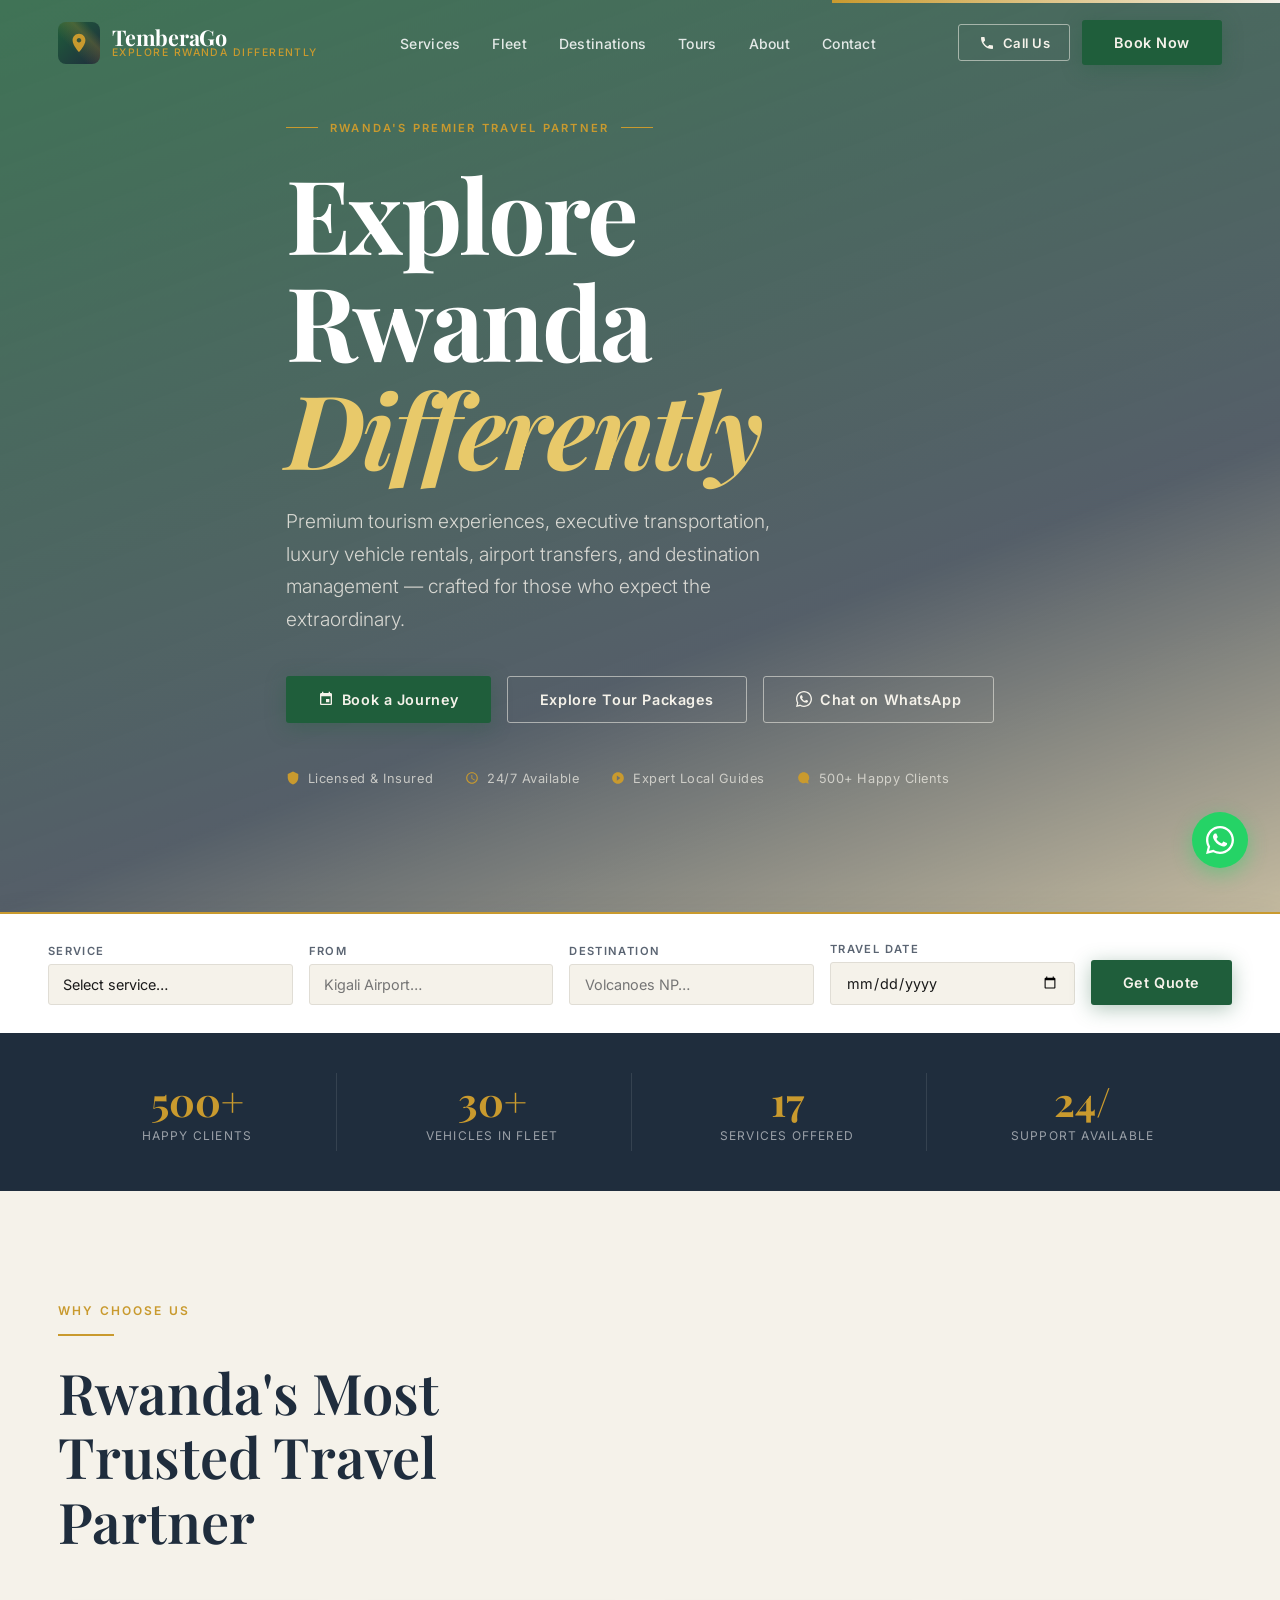
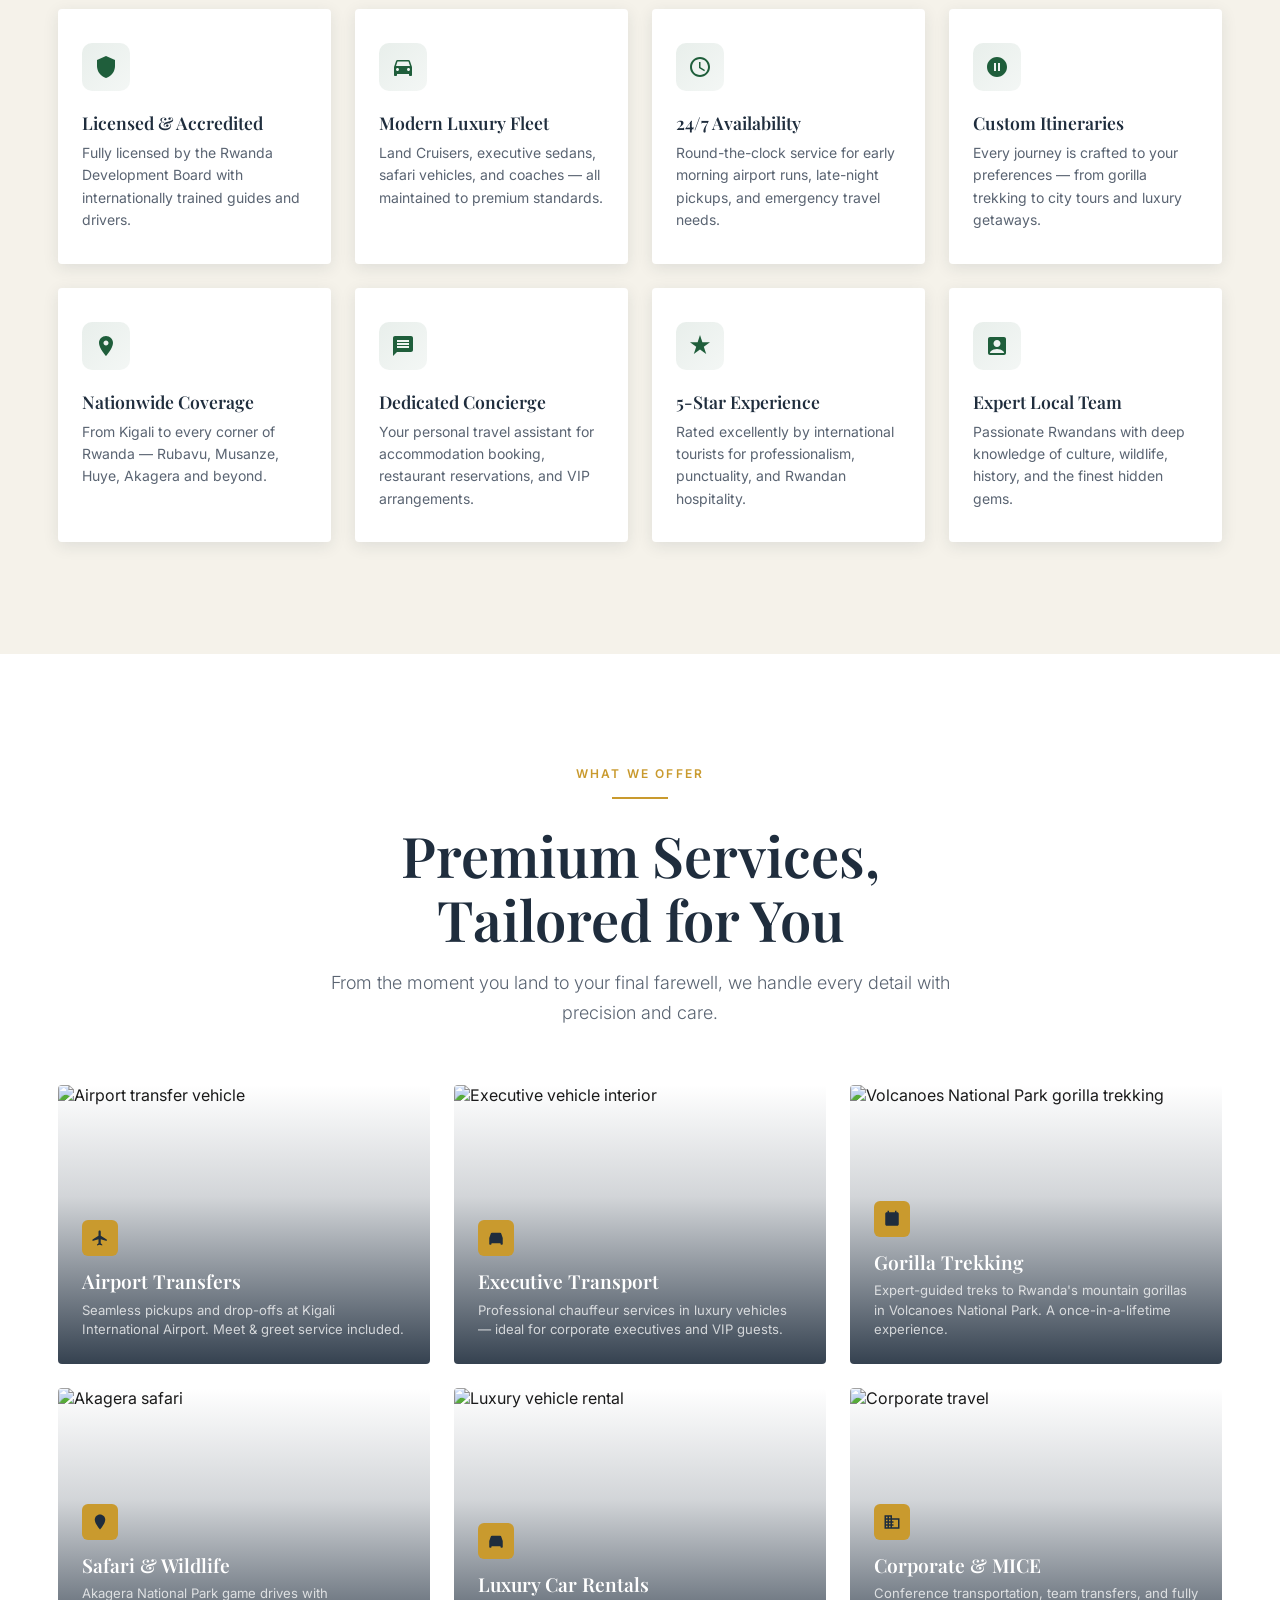
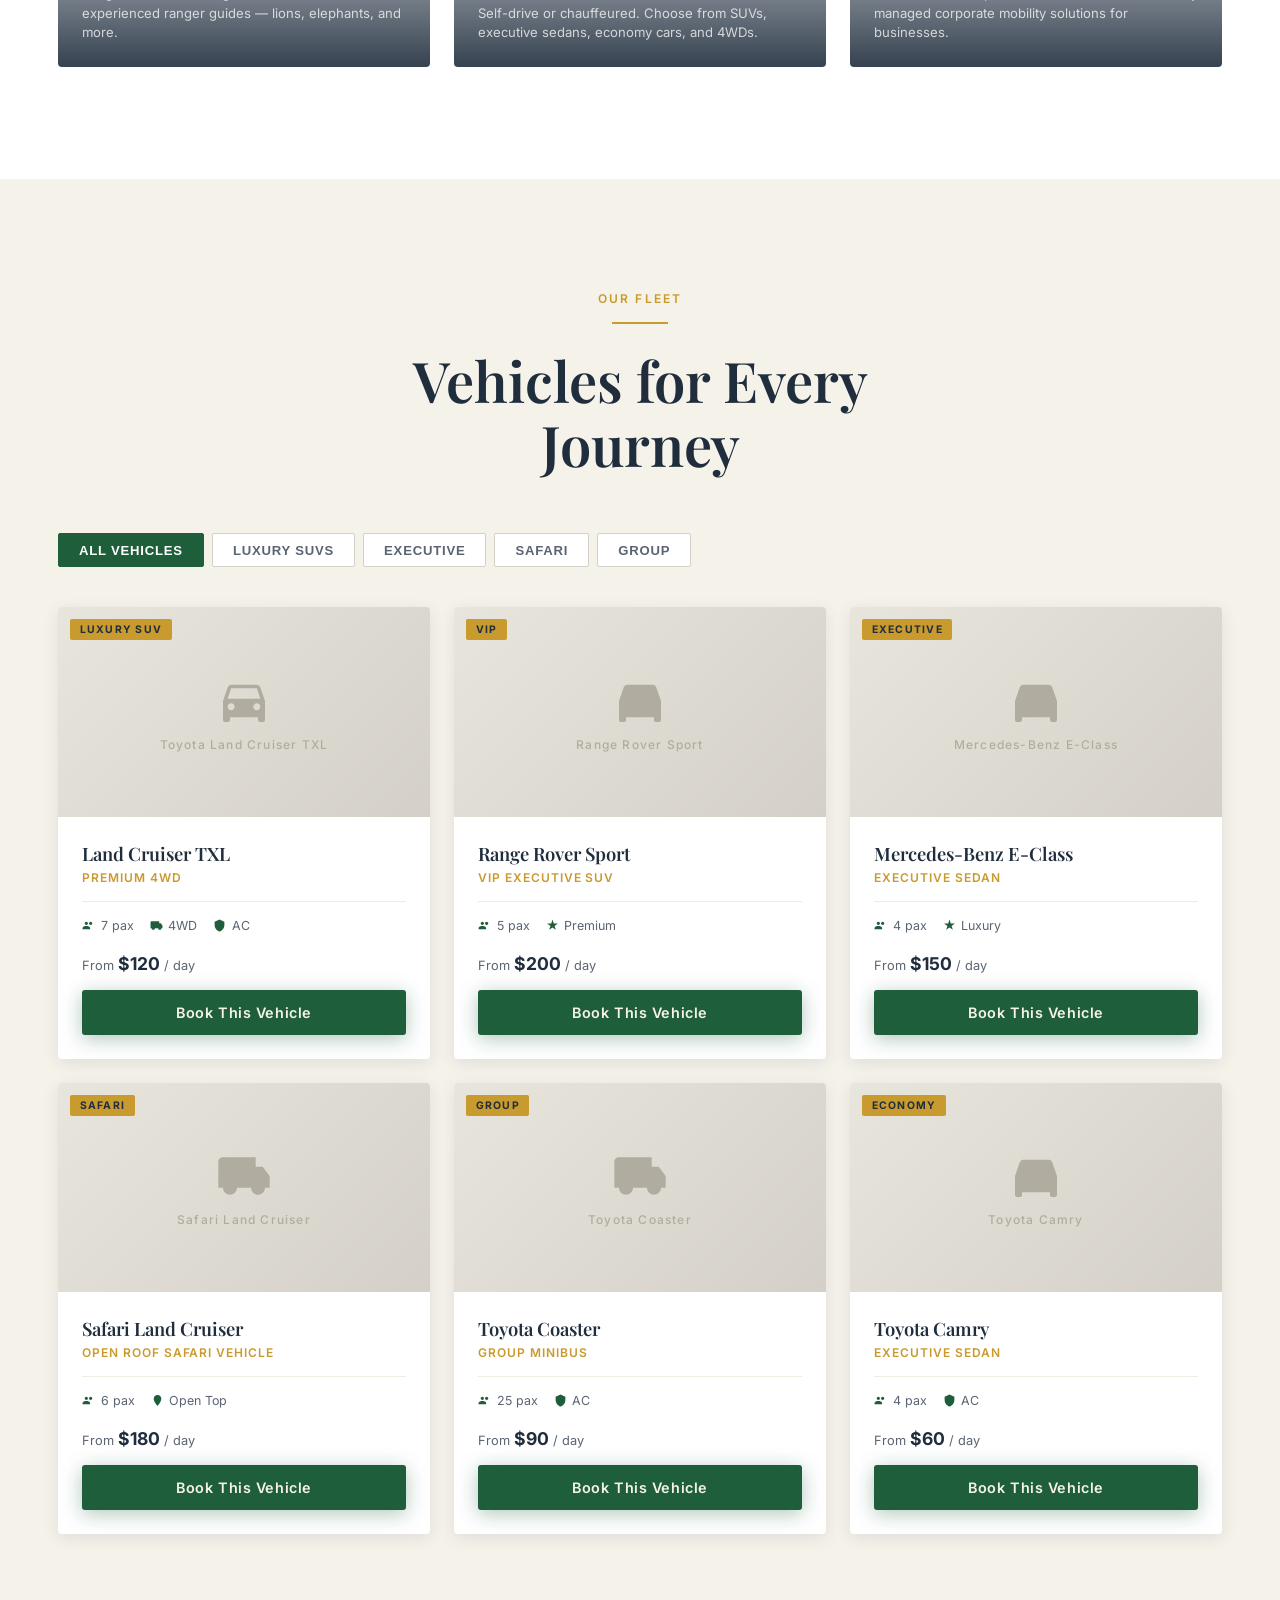
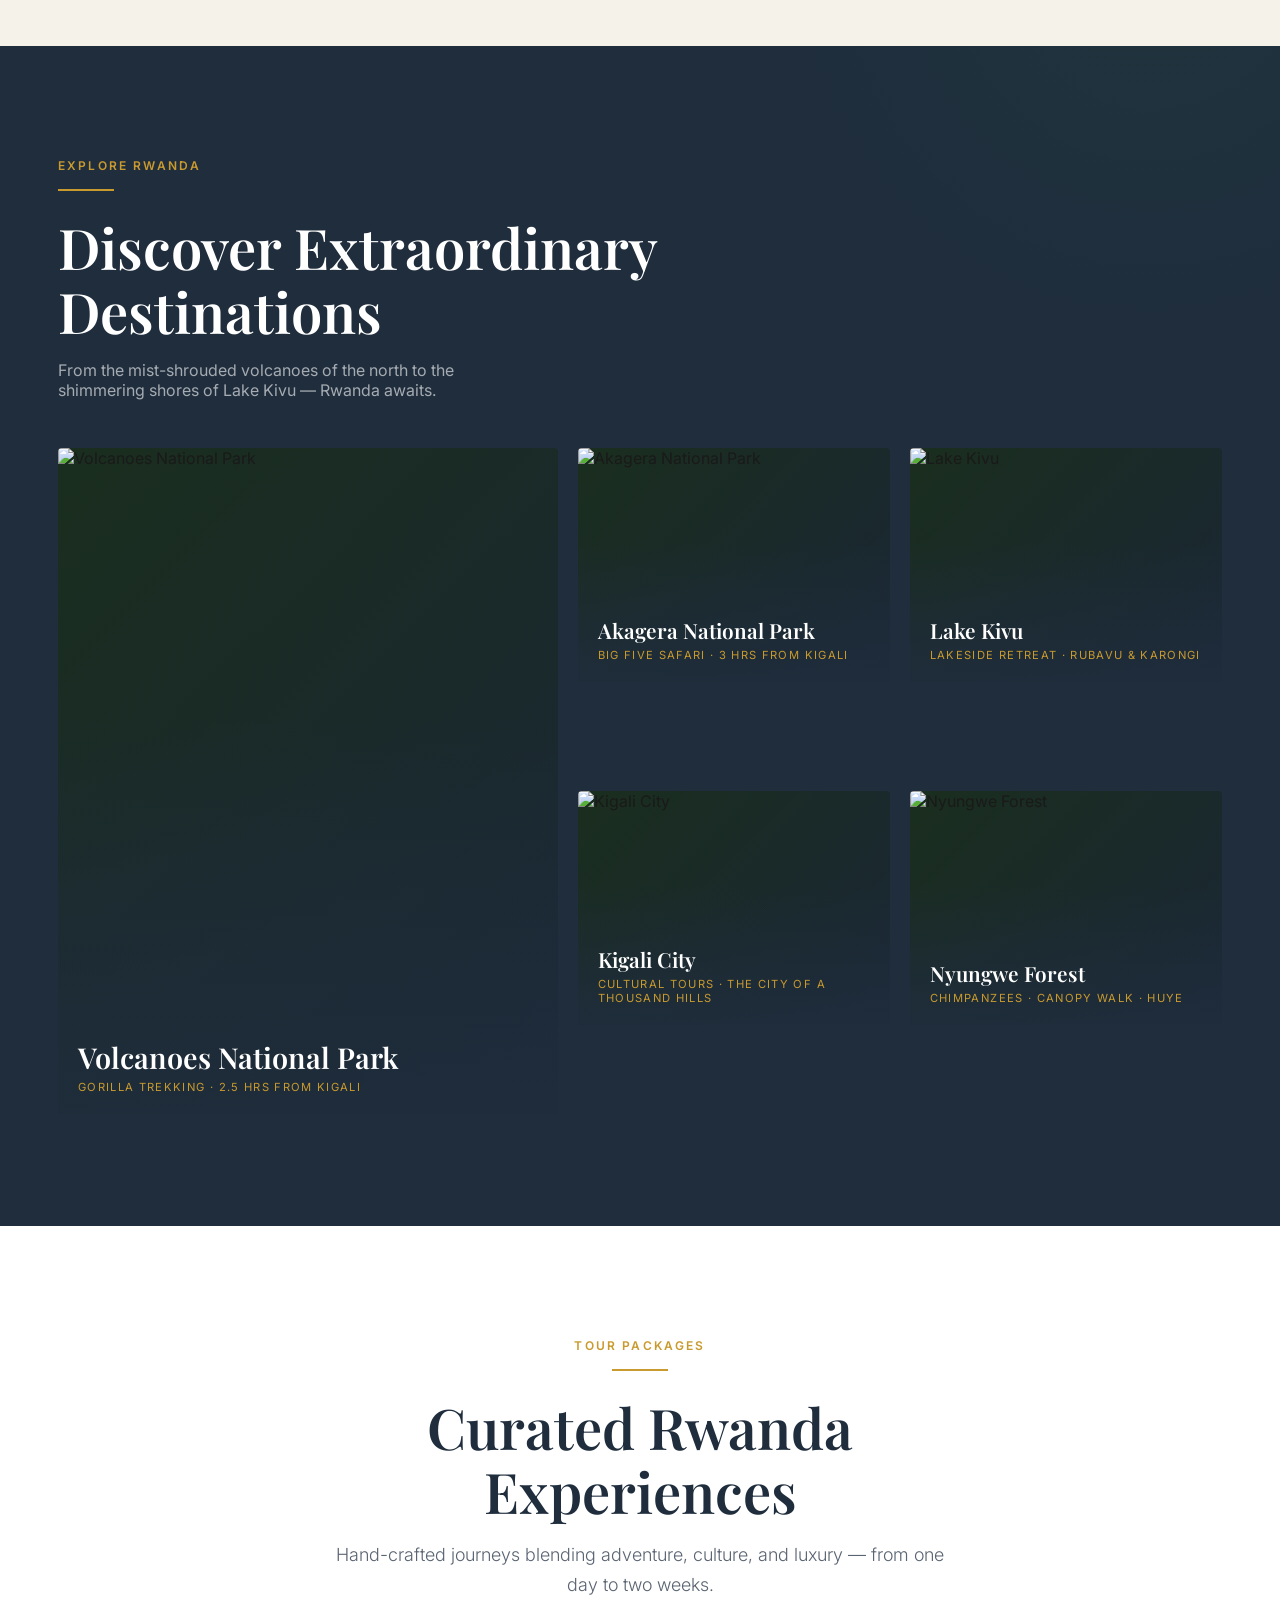
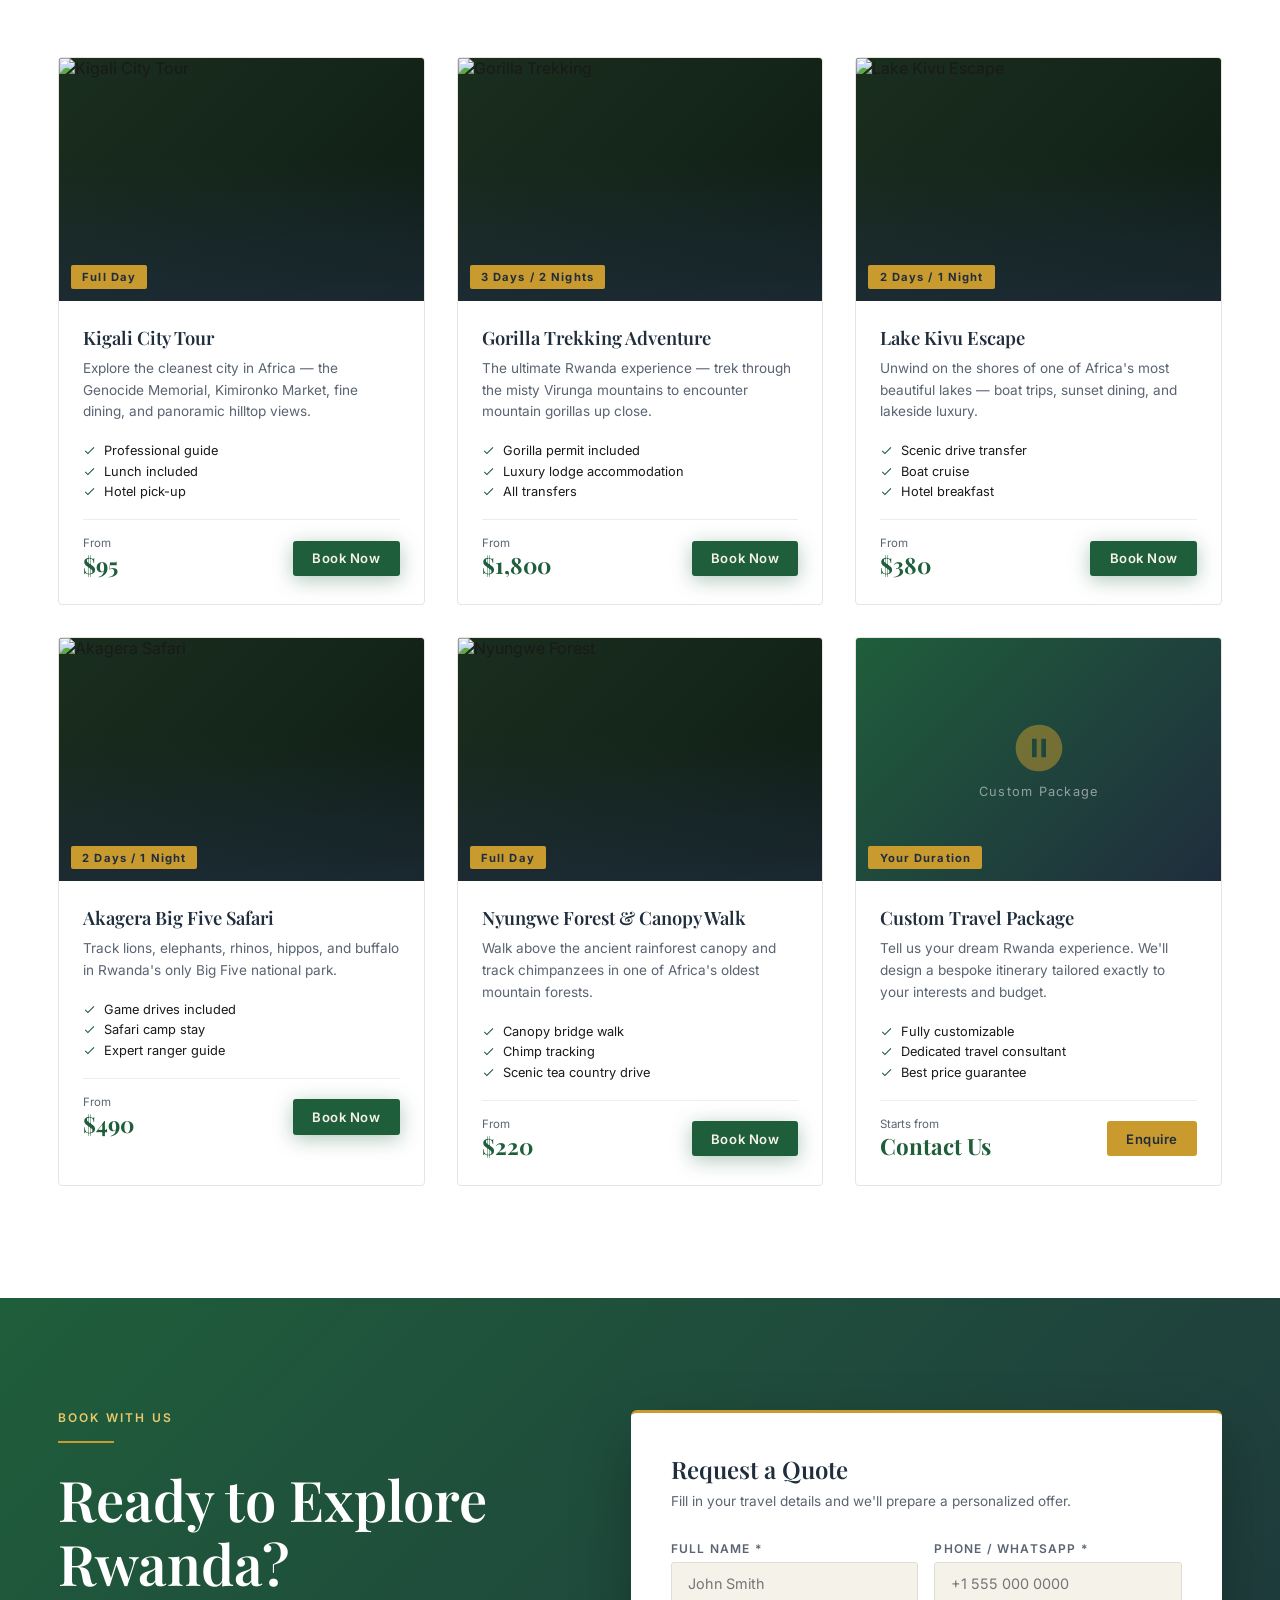
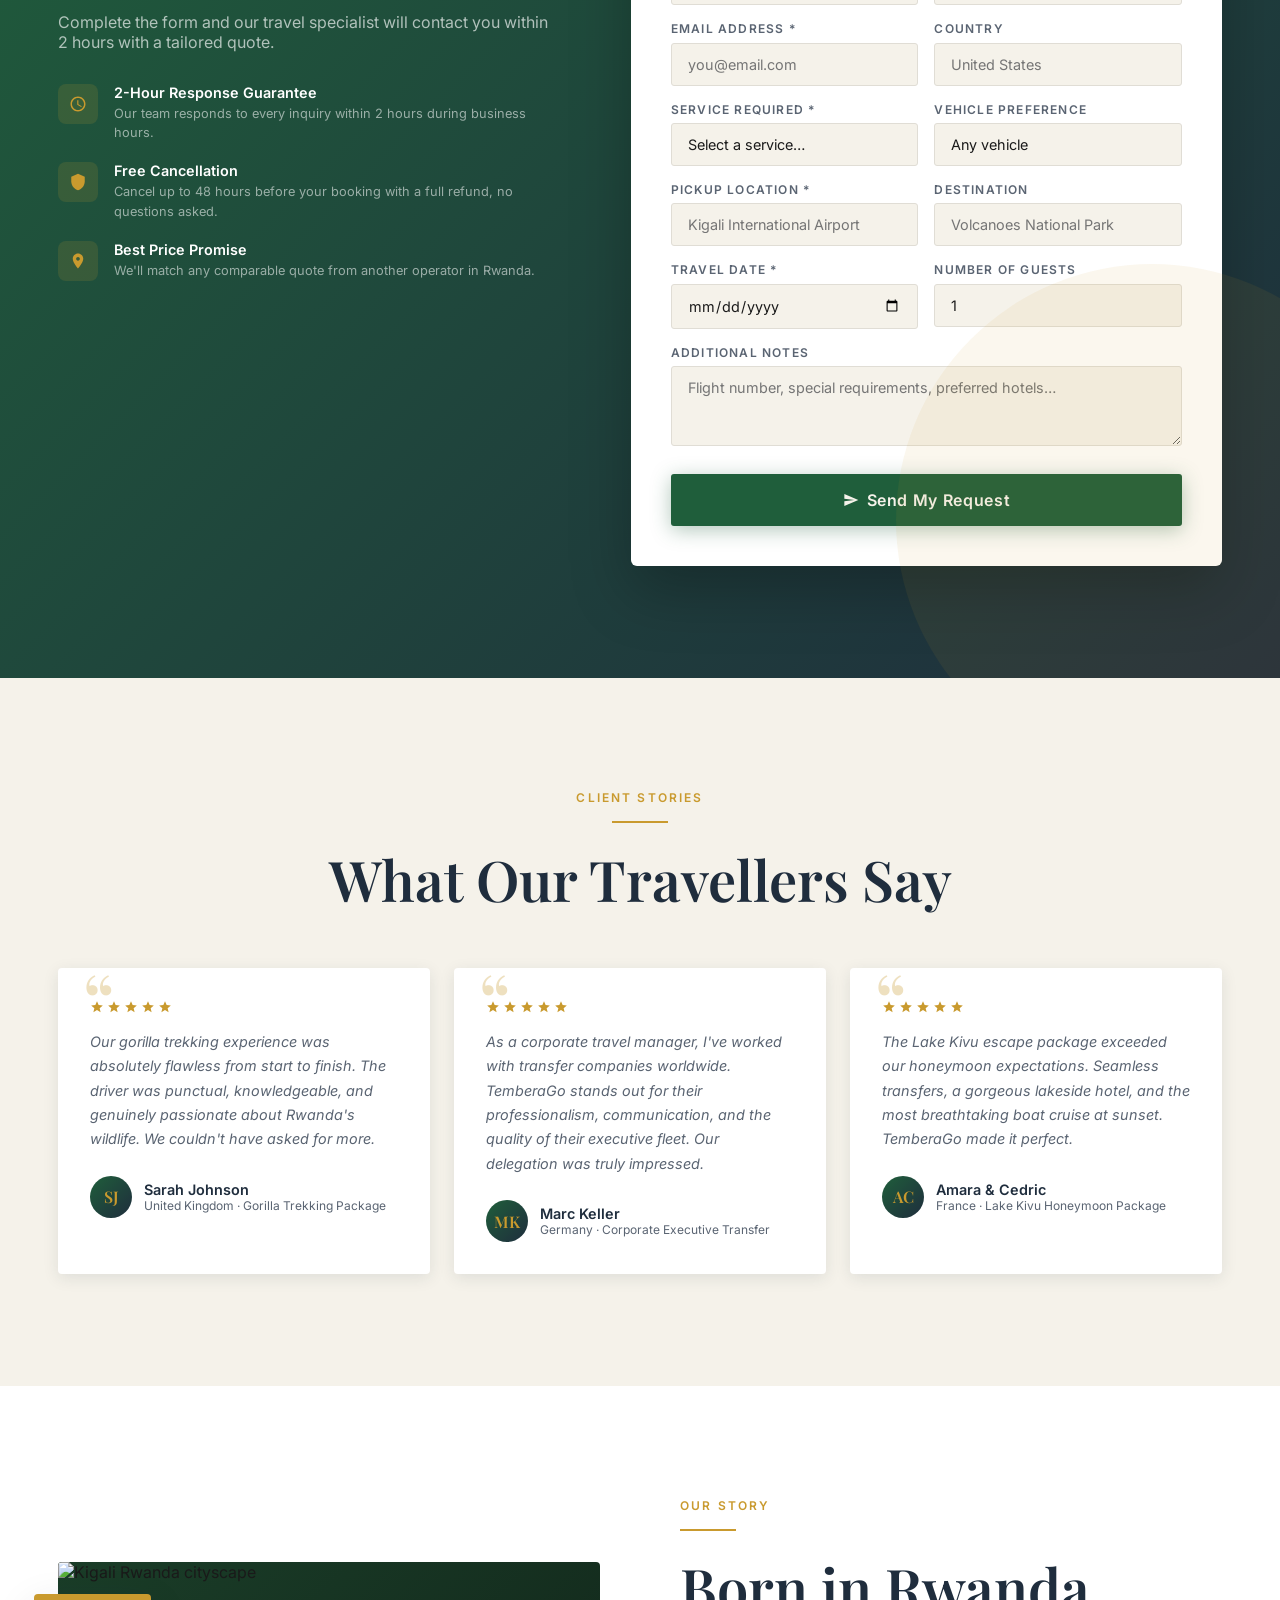
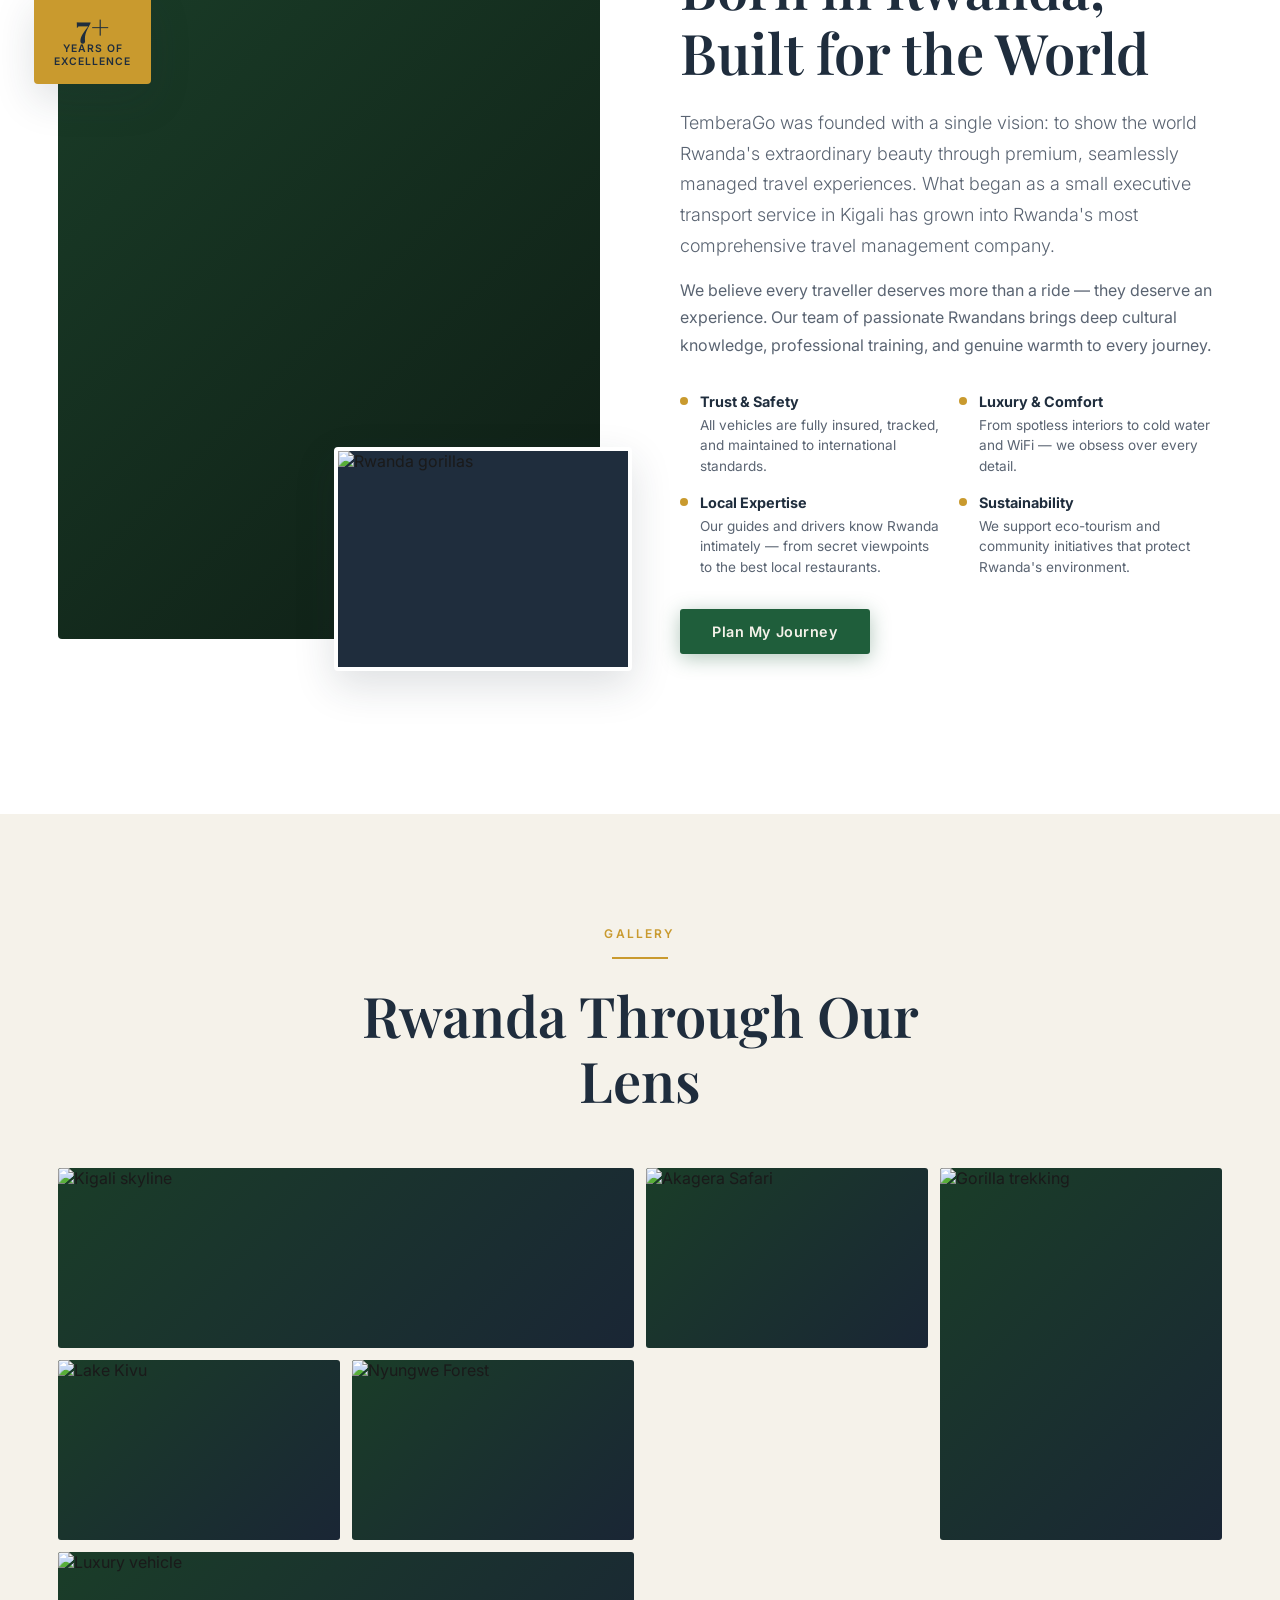
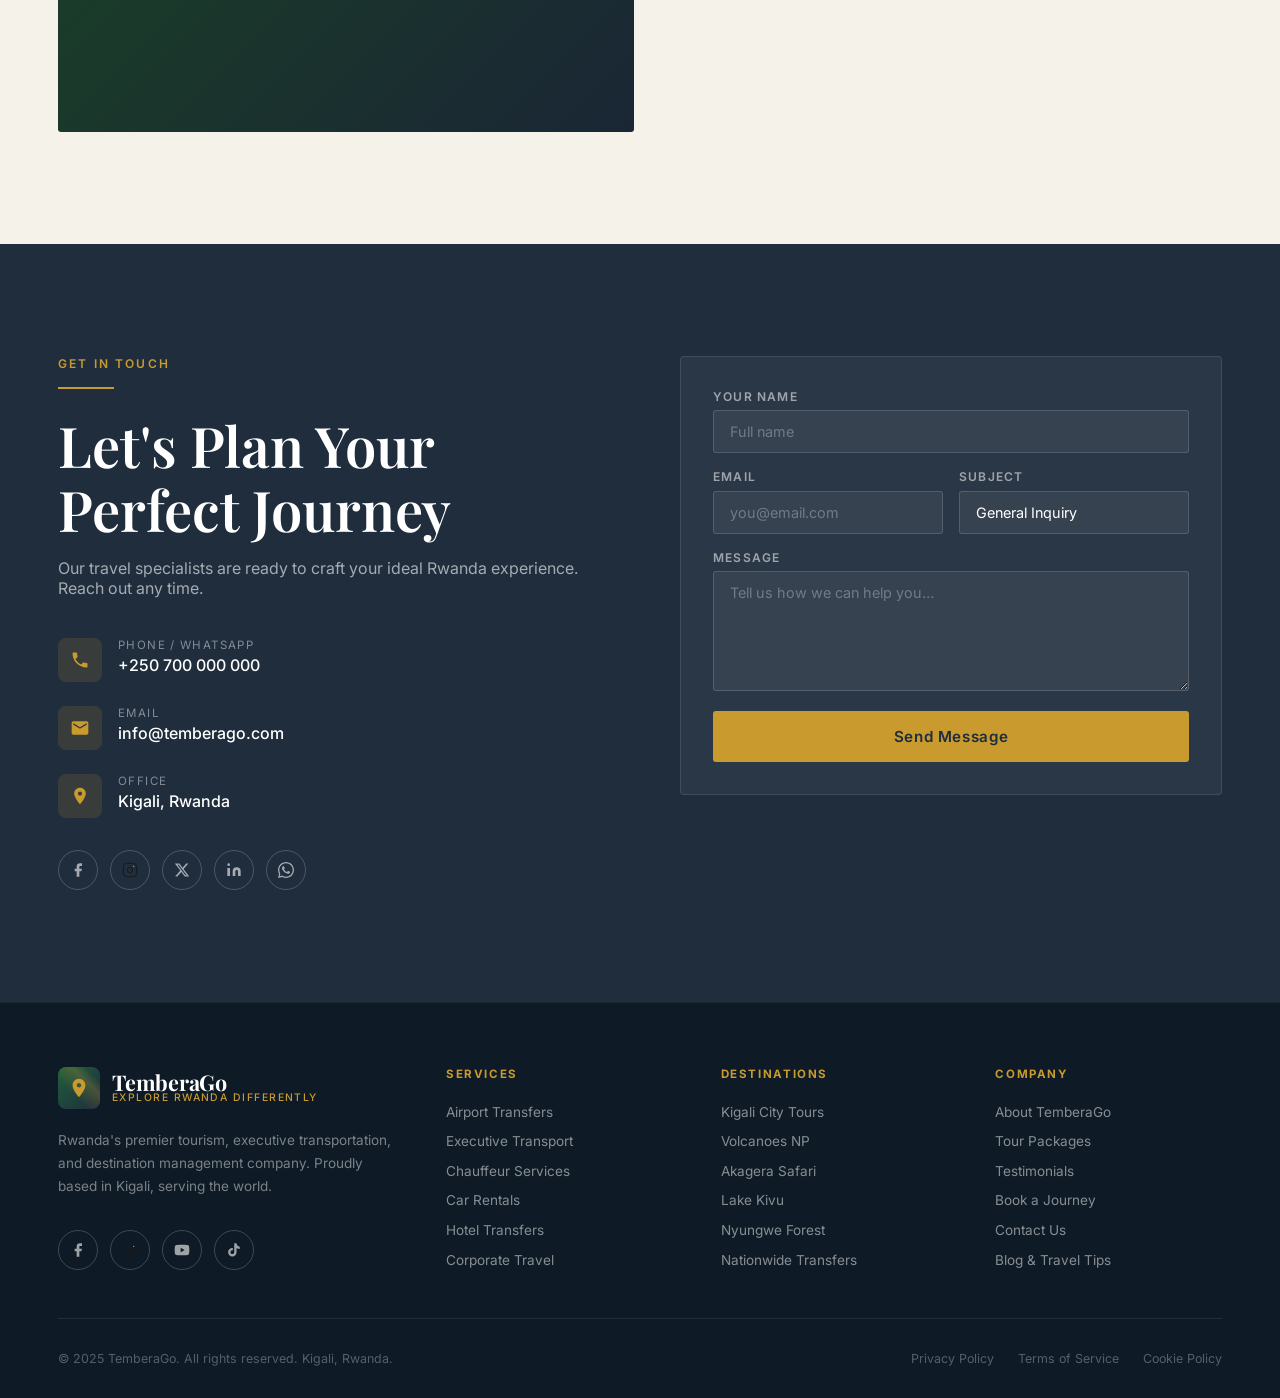
==== temberago.html @ 158f2249 "Keep legacy standalone HTML page for reference." ====
<!DOCTYPE html>
<html lang="en">
<head>
  <meta charset="UTF-8" />
  <meta name="viewport" content="width=device-width, initial-scale=1.0" />
  <title>TemberaGo — Explore Rwanda Differently</title>
  <meta name="description" content="Premium tourism, executive transportation, luxury vehicle rentals, airport transfers, and destination management services in Rwanda." />
  <link rel="preconnect" href="https://fonts.googleapis.com" />
  <link rel="preconnect" href="https://fonts.gstatic.com" crossorigin />
  <link href="https://fonts.googleapis.com/css2?family=Playfair+Display:ital,wght@0,400;0,600;0,700;1,400;1,600&family=Inter:wght@300;400;500;600&family=Cormorant+Garamond:ital,wght@0,300;0,400;1,300&display=swap" rel="stylesheet" />
  <style>
    /* ============================================
       DESIGN TOKENS
    ============================================ */
    :root {
      --green:   #1F5E3B;
      --gold:    #C99A2E;
      --navy:    #1F2D3D;
      --ivory:   #F5F2EA;
      --gold-lt: #E8C96A;
      --green-dk:#164a2d;
      --navy-lt: #2a3d54;
      --text:    #1a1a1a;
      --muted:   #5a6472;
      --shadow:  0 15px 40px rgba(31,45,61,0.15);
      --shadow-sm: 0 4px 16px rgba(31,45,61,0.10);
      --grad-primary: linear-gradient(135deg, #1F5E3B 0%, #1F2D3D 100%);
      --grad-gold:    linear-gradient(135deg, #C99A2E 0%, #F5F2EA 100%);
      --grad-hero:    linear-gradient(160deg, rgba(31,94,59,0.85) 0%, rgba(31,45,61,0.75) 60%, rgba(201,154,46,0.30) 100%);
    }

    /* ============================================
       RESET & BASE
    ============================================ */
    *, *::before, *::after { box-sizing: border-box; margin: 0; padding: 0; }
    html { scroll-behavior: smooth; font-size: 16px; }
    body {
      font-family: 'Inter', sans-serif;
      background: var(--ivory);
      color: var(--text);
      overflow-x: hidden;
    }
    img { display: block; max-width: 100%; }
    a { color: inherit; text-decoration: none; }
    ul { list-style: none; }

    /* ============================================
       TYPOGRAPHY SYSTEM
    ============================================ */
    .display-1 {
      font-family: 'Playfair Display', serif;
      font-size: clamp(2.8rem, 7vw, 5.5rem);
      font-weight: 700;
      line-height: 1.08;
      letter-spacing: -0.02em;
    }
    .display-2 {
      font-family: 'Playfair Display', serif;
      font-size: clamp(2rem, 4.5vw, 3.5rem);
      font-weight: 600;
      line-height: 1.15;
    }
    .section-label {
      font-family: 'Inter', sans-serif;
      font-size: 0.75rem;
      font-weight: 600;
      letter-spacing: 0.18em;
      text-transform: uppercase;
      color: var(--gold);
    }
    .body-lg { font-size: 1.125rem; line-height: 1.7; font-weight: 300; }
    .body-md { font-size: 1rem; line-height: 1.65; }
    .caption  { font-size: 0.8125rem; font-weight: 500; letter-spacing: 0.04em; }

    /* ============================================
       LAYOUT UTILITIES
    ============================================ */
    .container {
      max-width: 1260px;
      margin: 0 auto;
      padding: 0 clamp(1rem, 5vw, 3rem);
    }
    .section { padding: clamp(4rem, 10vw, 7rem) 0; }
    .grid-2 { display: grid; grid-template-columns: 1fr 1fr; gap: 3rem; align-items: center; }
    .grid-3 { display: grid; grid-template-columns: repeat(3, 1fr); gap: 2rem; }
    .grid-4 { display: grid; grid-template-columns: repeat(4, 1fr); gap: 1.5rem; }

    /* Gold divider */
    .divider {
      width: 3.5rem;
      height: 2px;
      background: var(--gold);
      margin: 1rem 0 1.5rem;
    }
    .divider-center { margin: 1rem auto 1.5rem; }

    /* ============================================
       BUTTONS
    ============================================ */
    .btn {
      display: inline-flex;
      align-items: center;
      gap: 0.5rem;
      padding: 0.875rem 2rem;
      font-family: 'Inter', sans-serif;
      font-size: 0.9rem;
      font-weight: 600;
      letter-spacing: 0.04em;
      border: none;
      border-radius: 3px;
      cursor: pointer;
      transition: all 0.28s cubic-bezier(0.4, 0, 0.2, 1);
      white-space: nowrap;
    }
    .btn-primary {
      background: var(--green);
      color: var(--ivory);
      box-shadow: 0 4px 20px rgba(31,94,59,0.35);
    }
    .btn-primary:hover {
      background: var(--gold);
      color: var(--navy);
      box-shadow: 0 6px 24px rgba(201,154,46,0.4);
      transform: translateY(-1px);
    }
    .btn-outline {
      background: transparent;
      color: var(--ivory);
      border: 1.5px solid rgba(245,242,234,0.55);
    }
    .btn-outline:hover {
      background: rgba(245,242,234,0.1);
      border-color: var(--gold);
      color: var(--gold);
    }
    .btn-gold {
      background: var(--gold);
      color: var(--navy);
    }
    .btn-gold:hover {
      background: var(--gold-lt);
      box-shadow: 0 6px 24px rgba(201,154,46,0.45);
      transform: translateY(-1px);
    }
    .btn svg { width: 1rem; height: 1rem; flex-shrink: 0; }

    /* ============================================
       NAVIGATION
    ============================================ */
    #navbar {
      position: fixed;
      top: 0; left: 0; right: 0;
      z-index: 1000;
      transition: background 0.4s, box-shadow 0.4s, padding 0.3s;
      padding: 1.25rem 0;
    }
    #navbar.scrolled {
      background: var(--navy);
      box-shadow: 0 2px 30px rgba(0,0,0,0.25);
      padding: 0.75rem 0;
    }
    .nav-inner {
      display: flex;
      align-items: center;
      justify-content: space-between;
    }
    .nav-logo {
      display: flex;
      align-items: center;
      gap: 0.75rem;
    }
    .nav-logo-icon {
      width: 42px; height: 42px;
      background: var(--grad-primary);
      border-radius: 8px;
      display: flex;
      align-items: center;
      justify-content: center;
      position: relative;
      overflow: hidden;
    }
    .nav-logo-icon::after {
      content: '';
      position: absolute;
      top: -30%;left: -30%;
      width: 160%; height: 160%;
      background: linear-gradient(45deg, transparent 40%, rgba(201,154,46,0.25) 60%, transparent 70%);
    }
    .nav-logo-icon svg { width: 22px; height: 22px; fill: var(--gold); position: relative; }
    .nav-logo-text { line-height: 1; }
    .nav-logo-name {
      font-family: 'Playfair Display', serif;
      font-size: 1.35rem;
      font-weight: 700;
      color: white;
      letter-spacing: -0.01em;
    }
    .nav-logo-tag {
      font-size: 0.65rem;
      letter-spacing: 0.14em;
      text-transform: uppercase;
      color: var(--gold);
      font-weight: 500;
    }
    .nav-links {
      display: flex;
      align-items: center;
      gap: 2rem;
    }
    .nav-links a {
      color: rgba(255,255,255,0.85);
      font-size: 0.875rem;
      font-weight: 500;
      letter-spacing: 0.02em;
      position: relative;
      transition: color 0.2s;
    }
    .nav-links a::after {
      content: '';
      position: absolute;
      bottom: -3px; left: 0;
      width: 0; height: 1.5px;
      background: var(--gold);
      transition: width 0.25s;
    }
    .nav-links a:hover { color: var(--gold); }
    .nav-links a:hover::after { width: 100%; }
    .nav-cta { display: flex; align-items: center; gap: 0.75rem; }
    .hamburger {
      display: none;
      flex-direction: column;
      gap: 5px;
      background: none;
      border: none;
      cursor: pointer;
      padding: 4px;
    }
    .hamburger span {
      width: 24px; height: 2px;
      background: white;
      border-radius: 2px;
      transition: all 0.3s;
    }
    .mobile-menu {
      display: none;
      position: fixed;
      inset: 0;
      background: var(--navy);
      z-index: 999;
      flex-direction: column;
      align-items: center;
      justify-content: center;
      gap: 2.5rem;
    }
    .mobile-menu.open { display: flex; }
    .mobile-menu a {
      font-family: 'Playfair Display', serif;
      font-size: 2rem;
      font-weight: 600;
      color: var(--ivory);
      transition: color 0.2s;
    }
    .mobile-menu a:hover { color: var(--gold); }
    .mobile-close {
      position: absolute;
      top: 1.5rem; right: 1.5rem;
      background: none; border: none;
      color: white; font-size: 2rem;
      cursor: pointer;
    }

    /* ============================================
       HERO SECTION
    ============================================ */
    #hero {
      position: relative;
      min-height: 100vh;
      display: flex;
      flex-direction: column;
      justify-content: flex-end;
      overflow: hidden;
    }
    .hero-bg {
      position: absolute;
      inset: 0;
      background:
        var(--grad-hero),
        url('https://images.unsplash.com/photo-1611348586749-5d56a24b7a17?w=1800&q=80') center/cover no-repeat;
      transform: scale(1.04);
      animation: heroZoom 18s ease-in-out infinite alternate;
    }
    @keyframes heroZoom {
      from { transform: scale(1.04); }
      to   { transform: scale(1.12); }
    }
    /* Decorative corner accent */
    #hero::before {
      content: '';
      position: absolute;
      top: 0; right: 0;
      width: 35vw; height: 3px;
      background: var(--grad-gold);
      z-index: 2;
    }
    .hero-content {
      position: relative;
      z-index: 3;
      padding-bottom: clamp(5rem, 12vw, 8rem);
      padding-top: 7rem;
    }
    .hero-eyebrow {
      display: inline-flex;
      align-items: center;
      gap: 0.75rem;
      margin-bottom: 1.5rem;
    }
    .hero-eyebrow span {
      font-size: 0.7rem;
      font-weight: 600;
      letter-spacing: 0.2em;
      text-transform: uppercase;
      color: var(--gold);
    }
    .hero-eyebrow::before, .hero-eyebrow::after {
      content: '';
      width: 2rem; height: 1px;
      background: var(--gold);
    }
    .hero-title {
      font-family: 'Playfair Display', serif;
      font-size: clamp(3.2rem, 8vw, 6.5rem);
      font-weight: 700;
      line-height: 1.05;
      color: white;
      letter-spacing: -0.025em;
      margin-bottom: 1.5rem;
      max-width: 700px;
    }
    .hero-title em {
      font-style: italic;
      color: var(--gold-lt);
    }
    .hero-sub {
      font-size: clamp(1rem, 2vw, 1.2rem);
      font-weight: 300;
      line-height: 1.7;
      color: rgba(245,242,234,0.82);
      max-width: 520px;
      margin-bottom: 2.5rem;
    }
    .hero-buttons {
      display: flex;
      flex-wrap: wrap;
      gap: 1rem;
      margin-bottom: 3rem;
    }
    .hero-trust {
      display: flex;
      align-items: center;
      gap: 2rem;
      flex-wrap: wrap;
    }
    .trust-item {
      display: flex;
      align-items: center;
      gap: 0.5rem;
      color: rgba(245,242,234,0.7);
      font-size: 0.8rem;
      letter-spacing: 0.04em;
    }
    .trust-item svg { width: 14px; height: 14px; fill: var(--gold); }

    /* Booking Strip */
    .booking-strip {
      position: relative;
      z-index: 10;
      background: white;
      box-shadow: 0 -2px 0 var(--gold), var(--shadow);
      padding: 1.75rem clamp(1rem, 5vw, 3rem);
    }
    .booking-strip form {
      display: grid;
      grid-template-columns: 1fr 1fr 1fr 1fr auto;
      gap: 1rem;
      align-items: end;
      max-width: 1260px;
      margin: 0 auto;
    }
    .bfield label {
      display: block;
      font-size: 0.7rem;
      font-weight: 600;
      letter-spacing: 0.12em;
      text-transform: uppercase;
      color: var(--muted);
      margin-bottom: 0.4rem;
    }
    .bfield select, .bfield input {
      width: 100%;
      padding: 0.7rem 0.9rem;
      font-family: 'Inter', sans-serif;
      font-size: 0.9rem;
      border: 1.5px solid #e0ddd5;
      border-radius: 3px;
      background: var(--ivory);
      color: var(--text);
      outline: none;
      transition: border-color 0.2s;
      appearance: none;
    }
    .bfield select:focus, .bfield input:focus { border-color: var(--green); }

    /* ============================================
       STATS BAR
    ============================================ */
    .stats-bar {
      background: var(--navy);
      padding: 2.5rem 0;
    }
    .stats-inner {
      display: grid;
      grid-template-columns: repeat(4, 1fr);
      gap: 1rem;
      text-align: center;
    }
    .stat-item { border-right: 1px solid rgba(255,255,255,0.1); padding: 0.5rem 1rem; }
    .stat-item:last-child { border-right: none; }
    .stat-num {
      font-family: 'Playfair Display', serif;
      font-size: 2.5rem;
      font-weight: 700;
      color: var(--gold);
      line-height: 1;
    }
    .stat-label {
      font-size: 0.75rem;
      letter-spacing: 0.1em;
      text-transform: uppercase;
      color: rgba(255,255,255,0.55);
      margin-top: 0.4rem;
    }

    /* ============================================
       SECTION: WHY TEMBERAGO
    ============================================ */
    #why { background: var(--ivory); }
    .why-grid {
      display: grid;
      grid-template-columns: repeat(4, 1fr);
      gap: 1.5rem;
      margin-top: 3.5rem;
    }
    .why-card {
      background: white;
      border-radius: 4px;
      padding: 2rem 1.5rem;
      box-shadow: var(--shadow-sm);
      border-top: 2px solid transparent;
      transition: border-color 0.25s, transform 0.25s, box-shadow 0.25s;
    }
    .why-card:hover {
      border-top-color: var(--gold);
      transform: translateY(-4px);
      box-shadow: var(--shadow);
    }
    .why-icon {
      width: 48px; height: 48px;
      border-radius: 10px;
      background: linear-gradient(135deg, rgba(31,94,59,0.1), rgba(31,94,59,0.05));
      display: flex; align-items: center; justify-content: center;
      margin-bottom: 1.25rem;
    }
    .why-icon svg { width: 24px; height: 24px; }
    .why-title {
      font-family: 'Playfair Display', serif;
      font-size: 1.1rem;
      font-weight: 600;
      margin-bottom: 0.5rem;
      color: var(--navy);
    }
    .why-desc { font-size: 0.875rem; color: var(--muted); line-height: 1.6; }

    /* ============================================
       SECTION: SERVICES
    ============================================ */
    #services { background: white; }
    .section-header { text-align: center; max-width: 640px; margin: 0 auto 3.5rem; }
    .services-grid {
      display: grid;
      grid-template-columns: repeat(3, 1fr);
      gap: 1.5rem;
    }
    .svc-card {
      position: relative;
      border-radius: 4px;
      overflow: hidden;
      aspect-ratio: 4/3;
      cursor: pointer;
    }
    .svc-card-img {
      width: 100%; height: 100%;
      object-fit: cover;
      transition: transform 0.5s cubic-bezier(0.4,0,0.2,1);
    }
    .svc-card:hover .svc-card-img { transform: scale(1.07); }
    .svc-overlay {
      position: absolute;
      inset: 0;
      background: linear-gradient(to top, rgba(31,45,61,0.9) 0%, rgba(31,45,61,0.2) 60%, transparent 100%);
      transition: background 0.35s;
    }
    .svc-card:hover .svc-overlay {
      background: linear-gradient(to top, rgba(31,94,59,0.92) 0%, rgba(31,94,59,0.3) 60%, transparent 100%);
    }
    .svc-content {
      position: absolute;
      bottom: 0; left: 0; right: 0;
      padding: 1.5rem;
      transform: translateY(0);
      transition: transform 0.3s;
    }
    .svc-icon-sm {
      width: 36px; height: 36px;
      background: var(--gold);
      border-radius: 6px;
      display: flex; align-items: center; justify-content: center;
      margin-bottom: 0.75rem;
    }
    .svc-icon-sm svg { width: 18px; height: 18px; fill: var(--navy); }
    .svc-name {
      font-family: 'Playfair Display', serif;
      font-size: 1.2rem;
      font-weight: 600;
      color: white;
      margin-bottom: 0.4rem;
    }
    .svc-desc { font-size: 0.82rem; color: rgba(255,255,255,0.75); line-height: 1.5; }
    .svc-arrow {
      position: absolute;
      top: 1.25rem; right: 1.25rem;
      width: 32px; height: 32px;
      background: var(--gold);
      border-radius: 50%;
      display: flex; align-items: center; justify-content: center;
      opacity: 0;
      transform: scale(0.7);
      transition: all 0.3s;
    }
    .svc-arrow svg { width: 14px; height: 14px; fill: var(--navy); }
    .svc-card:hover .svc-arrow { opacity: 1; transform: scale(1); }

    /* ============================================
       SECTION: FLEET
    ============================================ */
    #fleet { background: var(--ivory); }
    .fleet-tabs {
      display: flex;
      gap: 0.5rem;
      margin-bottom: 2.5rem;
      flex-wrap: wrap;
    }
    .fleet-tab {
      padding: 0.55rem 1.25rem;
      font-size: 0.82rem;
      font-weight: 600;
      letter-spacing: 0.06em;
      text-transform: uppercase;
      border: 1.5px solid #d4d0c8;
      border-radius: 2px;
      cursor: pointer;
      background: white;
      color: var(--muted);
      transition: all 0.2s;
    }
    .fleet-tab.active, .fleet-tab:hover {
      background: var(--green);
      border-color: var(--green);
      color: white;
    }
    .fleet-grid {
      display: grid;
      grid-template-columns: repeat(3, 1fr);
      gap: 1.5rem;
    }
    .fleet-card {
      background: white;
      border-radius: 4px;
      overflow: hidden;
      box-shadow: var(--shadow-sm);
      transition: transform 0.3s, box-shadow 0.3s;
    }
    .fleet-card:hover {
      transform: translateY(-5px);
      box-shadow: var(--shadow);
    }
    .fleet-img-wrap {
      position: relative;
      aspect-ratio: 16/9;
      overflow: hidden;
      background: linear-gradient(135deg, #e8e5dc, #d4d0c8);
    }
    .fleet-img-placeholder {
      width: 100%; height: 100%;
      display: flex; align-items: center; justify-content: center;
      flex-direction: column;
      gap: 0.5rem;
    }
    .fleet-img-placeholder svg { width: 56px; height: 56px; fill: #b0ac9f; }
    .fleet-img-placeholder span { font-size: 0.75rem; color: #b0ac9f; letter-spacing: 0.1em; font-weight: 500; }
    .fleet-badge {
      position: absolute;
      top: 0.75rem; left: 0.75rem;
      background: var(--gold);
      color: var(--navy);
      font-size: 0.65rem;
      font-weight: 700;
      letter-spacing: 0.12em;
      text-transform: uppercase;
      padding: 0.25rem 0.6rem;
      border-radius: 2px;
    }
    .fleet-info { padding: 1.5rem; }
    .fleet-name {
      font-family: 'Playfair Display', serif;
      font-size: 1.15rem;
      font-weight: 600;
      color: var(--navy);
      margin-bottom: 0.25rem;
    }
    .fleet-cat { font-size: 0.75rem; color: var(--gold); font-weight: 600; letter-spacing: 0.08em; text-transform: uppercase; margin-bottom: 1rem; }
    .fleet-specs {
      display: flex;
      gap: 1rem;
      margin-bottom: 1.25rem;
      padding-top: 1rem;
      border-top: 1px solid #f0ede4;
    }
    .spec {
      display: flex;
      align-items: center;
      gap: 0.35rem;
      font-size: 0.78rem;
      color: var(--muted);
    }
    .spec svg { width: 13px; height: 13px; fill: var(--green); }
    .fleet-rate {
      font-size: 0.8rem;
      color: var(--muted);
    }
    .fleet-rate strong { font-size: 1.1rem; color: var(--navy); }

    /* ============================================
       SECTION: DESTINATIONS
    ============================================ */
    #destinations {
      background: var(--navy);
      position: relative;
      overflow: hidden;
    }
    #destinations::before {
      content: '';
      position: absolute;
      top: -40%; right: -20%;
      width: 60vw; height: 60vw;
      border-radius: 50%;
      background: radial-gradient(circle, rgba(31,94,59,0.15) 0%, transparent 70%);
      pointer-events: none;
    }
    .dest-header .section-label { color: var(--gold); }
    .dest-header .display-2 { color: white; }
    .dest-header p { color: rgba(255,255,255,0.6); }
    .dest-grid {
      display: grid;
      grid-template-columns: 1.6fr 1fr 1fr;
      grid-template-rows: auto auto;
      gap: 1.25rem;
      margin-top: 3rem;
    }
    .dest-card {
      position: relative;
      border-radius: 4px;
      overflow: hidden;
      cursor: pointer;
    }
    .dest-card:first-child { grid-row: 1 / 3; }
    .dest-card:first-child .dest-card-inner { aspect-ratio: 3/4; }
    .dest-card-inner {
      position: relative;
      aspect-ratio: 4/3;
      background: linear-gradient(135deg, #1a2e1e, #1a2635);
      display: flex; align-items: flex-end;
    }
    .dest-img {
      position: absolute;
      inset: 0;
      object-fit: cover;
      width: 100%; height: 100%;
      transition: transform 0.5s;
    }
    .dest-card:hover .dest-img { transform: scale(1.06); }
    .dest-overlay {
      position: absolute;
      inset: 0;
      background: linear-gradient(to top, rgba(31,45,61,0.88) 0%, transparent 60%);
    }
    .dest-info {
      position: relative;
      padding: 1.25rem;
      width: 100%;
    }
    .dest-name {
      font-family: 'Playfair Display', serif;
      font-size: 1.3rem;
      font-weight: 600;
      color: white;
      margin-bottom: 0.25rem;
    }
    .dest-card:first-child .dest-name { font-size: 1.8rem; }
    .dest-tag {
      font-size: 0.7rem;
      letter-spacing: 0.12em;
      text-transform: uppercase;
      color: var(--gold);
    }
    .dest-explore {
      position: absolute;
      top: 1rem; right: 1rem;
      background: var(--gold);
      color: var(--navy);
      font-size: 0.7rem;
      font-weight: 700;
      letter-spacing: 0.1em;
      text-transform: uppercase;
      padding: 0.35rem 0.75rem;
      border-radius: 2px;
      opacity: 0;
      transform: translateY(-4px);
      transition: all 0.3s;
    }
    .dest-card:hover .dest-explore { opacity: 1; transform: none; }

    /* ============================================
       SECTION: TOUR PACKAGES
    ============================================ */
    #packages { background: white; }
    .pkg-grid {
      display: grid;
      grid-template-columns: repeat(3, 1fr);
      gap: 2rem;
      margin-top: 3.5rem;
    }
    .pkg-card {
      border-radius: 4px;
      overflow: hidden;
      border: 1.5px solid #e8e5dc;
      transition: border-color 0.3s, transform 0.3s, box-shadow 0.3s;
    }
    .pkg-card:hover {
      border-color: var(--gold);
      transform: translateY(-5px);
      box-shadow: var(--shadow);
    }
    .pkg-thumb {
      aspect-ratio: 3/2;
      position: relative;
      overflow: hidden;
      background: linear-gradient(135deg, #1a2e1e, #0e1c14);
      display: flex; align-items: center; justify-content: center;
    }
    .pkg-thumb-img {
      width: 100%; height: 100%;
      object-fit: cover;
      transition: transform 0.5s;
    }
    .pkg-card:hover .pkg-thumb-img { transform: scale(1.07); }
    .pkg-thumb-overlay {
      position: absolute;
      inset: 0;
      background: linear-gradient(to top, rgba(31,45,61,0.7) 0%, transparent 60%);
    }
    .pkg-duration {
      position: absolute;
      bottom: 0.75rem; left: 0.75rem;
      background: var(--gold);
      color: var(--navy);
      font-size: 0.7rem;
      font-weight: 700;
      letter-spacing: 0.1em;
      padding: 0.3rem 0.7rem;
      border-radius: 2px;
    }
    .pkg-body { padding: 1.5rem; }
    .pkg-name {
      font-family: 'Playfair Display', serif;
      font-size: 1.15rem;
      font-weight: 600;
      color: var(--navy);
      margin-bottom: 0.5rem;
    }
    .pkg-desc { font-size: 0.85rem; color: var(--muted); line-height: 1.6; margin-bottom: 1.25rem; }
    .pkg-highlights { margin-bottom: 1.25rem; }
    .pkg-hl {
      display: flex;
      align-items: center;
      gap: 0.5rem;
      font-size: 0.8rem;
      color: var(--text);
      margin-bottom: 0.35rem;
    }
    .pkg-hl svg { width: 13px; height: 13px; fill: var(--green); flex-shrink: 0; }
    .pkg-footer {
      display: flex;
      align-items: center;
      justify-content: space-between;
      padding-top: 1rem;
      border-top: 1px solid #f0ede4;
    }
    .pkg-price .from { font-size: 0.72rem; color: var(--muted); display: block; }
    .pkg-price strong {
      font-family: 'Playfair Display', serif;
      font-size: 1.4rem;
      color: var(--green);
    }

    /* ============================================
       SECTION: BOOKING FORM
    ============================================ */
    #booking {
      background: var(--grad-primary);
      position: relative;
      overflow: hidden;
    }
    #booking::after {
      content: '';
      position: absolute;
      bottom: -10%; right: -10%;
      width: 40vw; height: 40vw;
      border-radius: 50%;
      background: rgba(201,154,46,0.08);
      pointer-events: none;
    }
    .booking-wrap {
      display: grid;
      grid-template-columns: 1fr 1.2fr;
      gap: 5rem;
      align-items: start;
    }
    .booking-info .section-label { color: var(--gold-lt); }
    .booking-info .display-2 { color: white; }
    .booking-info p { color: rgba(255,255,255,0.65); margin-bottom: 2rem; }
    .booking-benefit {
      display: flex;
      align-items: flex-start;
      gap: 1rem;
      margin-bottom: 1.25rem;
    }
    .bb-icon {
      width: 40px; height: 40px;
      background: rgba(201,154,46,0.15);
      border-radius: 8px;
      display: flex; align-items: center; justify-content: center;
      flex-shrink: 0;
    }
    .bb-icon svg { width: 18px; height: 18px; fill: var(--gold); }
    .bb-title { font-weight: 600; color: white; font-size: 0.9rem; margin-bottom: 0.2rem; }
    .bb-sub { font-size: 0.8rem; color: rgba(255,255,255,0.55); line-height: 1.5; }
    .booking-form-card {
      background: white;
      border-radius: 6px;
      padding: 2.5rem;
      box-shadow: 0 25px 60px rgba(0,0,0,0.25);
      border-top: 3px solid var(--gold);
    }
    .form-title {
      font-family: 'Playfair Display', serif;
      font-size: 1.5rem;
      font-weight: 600;
      color: var(--navy);
      margin-bottom: 0.5rem;
    }
    .form-sub { font-size: 0.85rem; color: var(--muted); margin-bottom: 2rem; }
    .form-grid-2 { display: grid; grid-template-columns: 1fr 1fr; gap: 1rem; }
    .form-field { margin-bottom: 1rem; }
    .form-field label {
      display: block;
      font-size: 0.75rem;
      font-weight: 600;
      letter-spacing: 0.1em;
      text-transform: uppercase;
      color: var(--muted);
      margin-bottom: 0.4rem;
    }
    .form-field input, .form-field select, .form-field textarea {
      width: 100%;
      padding: 0.75rem 1rem;
      font-family: 'Inter', sans-serif;
      font-size: 0.9rem;
      border: 1.5px solid #e0ddd5;
      border-radius: 3px;
      background: var(--ivory);
      color: var(--text);
      outline: none;
      transition: border-color 0.2s;
      appearance: none;
    }
    .form-field input:focus, .form-field select:focus, .form-field textarea:focus {
      border-color: var(--green);
    }
    .form-field textarea { resize: vertical; min-height: 80px; }
    .form-submit {
      width: 100%;
      margin-top: 0.5rem;
      justify-content: center;
      padding: 1rem;
      font-size: 1rem;
    }

    /* ============================================
       SECTION: TESTIMONIALS
    ============================================ */
    #reviews { background: var(--ivory); }
    .reviews-grid {
      display: grid;
      grid-template-columns: repeat(3, 1fr);
      gap: 1.5rem;
      margin-top: 3.5rem;
    }
    .review-card {
      background: white;
      border-radius: 4px;
      padding: 2rem;
      box-shadow: var(--shadow-sm);
      position: relative;
      transition: transform 0.3s, box-shadow 0.3s;
    }
    .review-card:hover {
      transform: translateY(-4px);
      box-shadow: var(--shadow);
    }
    .review-card::before {
      content: '\201C';
      position: absolute;
      top: -0.5rem; left: 1.5rem;
      font-family: 'Playfair Display', serif;
      font-size: 5rem;
      color: var(--gold);
      opacity: 0.3;
      line-height: 1;
    }
    .stars { display: flex; gap: 3px; margin-bottom: 1rem; }
    .stars svg { width: 14px; height: 14px; fill: var(--gold); }
    .review-text { font-size: 0.9rem; color: var(--muted); line-height: 1.7; margin-bottom: 1.5rem; font-style: italic; }
    .reviewer { display: flex; align-items: center; gap: 0.75rem; }
    .reviewer-avatar {
      width: 42px; height: 42px;
      border-radius: 50%;
      background: var(--grad-primary);
      display: flex; align-items: center; justify-content: center;
      font-family: 'Playfair Display', serif;
      font-size: 1rem;
      font-weight: 600;
      color: var(--gold);
      flex-shrink: 0;
    }
    .reviewer-name { font-weight: 600; font-size: 0.9rem; color: var(--navy); }
    .reviewer-country { font-size: 0.75rem; color: var(--muted); }

    /* ============================================
       SECTION: ABOUT / STORY
    ============================================ */
    #about { background: white; }
    .about-wrap { display: grid; grid-template-columns: 1fr 1fr; gap: 5rem; align-items: center; }
    .about-visual {
      position: relative;
    }
    .about-img-main {
      border-radius: 4px;
      aspect-ratio: 4/5;
      background: linear-gradient(135deg, #1a3d28, #0e1c14);
      overflow: hidden;
      position: relative;
    }
    .about-img-main img {
      width: 100%; height: 100%;
      object-fit: cover;
    }
    .about-img-accent {
      position: absolute;
      bottom: -2rem;
      right: -2rem;
      width: 55%;
      aspect-ratio: 4/3;
      background: var(--navy);
      border-radius: 4px;
      overflow: hidden;
      border: 4px solid white;
      box-shadow: var(--shadow);
    }
    .about-img-accent img { width: 100%; height: 100%; object-fit: cover; }
    .about-badge {
      position: absolute;
      top: 2rem; left: -1.5rem;
      background: var(--gold);
      color: var(--navy);
      padding: 1rem 1.25rem;
      border-radius: 4px;
      text-align: center;
      box-shadow: var(--shadow);
    }
    .about-badge-num {
      font-family: 'Playfair Display', serif;
      font-size: 2rem;
      font-weight: 700;
      line-height: 1;
    }
    .about-badge-txt { font-size: 0.65rem; letter-spacing: 0.1em; text-transform: uppercase; font-weight: 600; }
    .about-values {
      display: grid;
      grid-template-columns: 1fr 1fr;
      gap: 1rem;
      margin-top: 2rem;
    }
    .value-item {
      display: flex;
      gap: 0.75rem;
      align-items: flex-start;
    }
    .value-dot {
      width: 8px; height: 8px;
      border-radius: 50%;
      background: var(--gold);
      margin-top: 6px;
      flex-shrink: 0;
    }
    .value-txt { font-size: 0.85rem; color: var(--muted); line-height: 1.5; }
    .value-txt strong { color: var(--navy); display: block; font-size: 0.9rem; margin-bottom: 0.15rem; }

    /* ============================================
       SECTION: GALLERY
    ============================================ */
    #gallery { background: var(--ivory); }
    .gallery-grid {
      display: grid;
      grid-template-columns: repeat(4, 1fr);
      grid-auto-rows: 180px;
      gap: 0.75rem;
      margin-top: 3rem;
    }
    .gallery-item {
      border-radius: 3px;
      overflow: hidden;
      background: linear-gradient(135deg, #1a3d28, #1a2635);
      position: relative;
    }
    .gallery-item.wide { grid-column: span 2; }
    .gallery-item.tall { grid-row: span 2; }
    .gallery-item img {
      width: 100%; height: 100%;
      object-fit: cover;
      transition: transform 0.5s;
    }
    .gallery-item:hover img { transform: scale(1.08); }
    .gallery-item-label {
      position: absolute;
      bottom: 0; left: 0; right: 0;
      background: linear-gradient(to top, rgba(31,45,61,0.85) 0%, transparent 100%);
      padding: 1rem 0.75rem 0.6rem;
      font-size: 0.78rem;
      font-weight: 600;
      color: white;
      letter-spacing: 0.06em;
      transform: translateY(100%);
      transition: transform 0.3s;
    }
    .gallery-item:hover .gallery-item-label { transform: none; }

    /* ============================================
       SECTION: CONTACT
    ============================================ */
    #contact { background: var(--navy); }
    .contact-grid {
      display: grid;
      grid-template-columns: 1fr 1fr;
      gap: 5rem;
      align-items: start;
    }
    .contact-info .section-label { color: var(--gold); }
    .contact-info .display-2 { color: white; }
    .contact-info p { color: rgba(255,255,255,0.6); margin-bottom: 2.5rem; }
    .contact-method {
      display: flex;
      align-items: flex-start;
      gap: 1rem;
      margin-bottom: 1.5rem;
    }
    .cm-icon {
      width: 44px; height: 44px;
      background: rgba(201,154,46,0.15);
      border-radius: 8px;
      display: flex; align-items: center; justify-content: center;
      flex-shrink: 0;
    }
    .cm-icon svg { width: 20px; height: 20px; fill: var(--gold); }
    .cm-label { font-size: 0.72rem; letter-spacing: 0.12em; text-transform: uppercase; color: rgba(255,255,255,0.45); margin-bottom: 0.2rem; }
    .cm-value { font-size: 1rem; color: white; font-weight: 500; }
    .social-row { display: flex; gap: 0.75rem; margin-top: 2rem; }
    .social-btn {
      width: 40px; height: 40px;
      border: 1.5px solid rgba(255,255,255,0.2);
      border-radius: 50%;
      display: flex; align-items: center; justify-content: center;
      cursor: pointer;
      transition: all 0.25s;
    }
    .social-btn svg { width: 16px; height: 16px; fill: rgba(255,255,255,0.6); transition: fill 0.25s; }
    .social-btn:hover { border-color: var(--gold); background: rgba(201,154,46,0.15); }
    .social-btn:hover svg { fill: var(--gold); }
    .contact-form-card {
      background: rgba(255,255,255,0.05);
      border: 1px solid rgba(255,255,255,0.1);
      border-radius: 4px;
      padding: 2rem;
    }
    .contact-form-card .form-field label { color: rgba(255,255,255,0.55); }
    .contact-form-card .form-field input,
    .contact-form-card .form-field select,
    .contact-form-card .form-field textarea {
      background: rgba(255,255,255,0.06);
      border-color: rgba(255,255,255,0.15);
      color: white;
    }
    .contact-form-card .form-field input::placeholder,
    .contact-form-card .form-field textarea::placeholder { color: rgba(255,255,255,0.3); }
    .contact-form-card .form-field input:focus,
    .contact-form-card .form-field textarea:focus {
      border-color: var(--gold);
    }

    /* ============================================
       FOOTER
    ============================================ */
    footer {
      background: #0e1a25;
      padding: 4rem 0 2rem;
      border-top: 1px solid rgba(255,255,255,0.06);
    }
    .footer-top {
      display: grid;
      grid-template-columns: 1.5fr 1fr 1fr 1fr;
      gap: 3rem;
      padding-bottom: 3rem;
      border-bottom: 1px solid rgba(255,255,255,0.08);
    }
    .footer-brand p { font-size: 0.85rem; color: rgba(255,255,255,0.45); line-height: 1.7; margin: 1.25rem 0; }
    .footer-col-title {
      font-size: 0.72rem;
      letter-spacing: 0.14em;
      text-transform: uppercase;
      font-weight: 700;
      color: var(--gold);
      margin-bottom: 1.25rem;
    }
    .footer-links { display: flex; flex-direction: column; gap: 0.6rem; }
    .footer-links a {
      font-size: 0.85rem;
      color: rgba(255,255,255,0.5);
      transition: color 0.2s;
    }
    .footer-links a:hover { color: var(--gold); }
    .footer-bottom {
      display: flex;
      justify-content: space-between;
      align-items: center;
      padding-top: 2rem;
      flex-wrap: wrap;
      gap: 1rem;
    }
    .footer-copy { font-size: 0.78rem; color: rgba(255,255,255,0.3); }
    .footer-legal { display: flex; gap: 1.5rem; }
    .footer-legal a { font-size: 0.78rem; color: rgba(255,255,255,0.3); transition: color 0.2s; }
    .footer-legal a:hover { color: var(--gold); }

    /* WhatsApp FAB */
    .wa-fab {
      position: fixed;
      bottom: 2rem; right: 2rem;
      z-index: 900;
      width: 56px; height: 56px;
      background: #25D366;
      border-radius: 50%;
      display: flex; align-items: center; justify-content: center;
      box-shadow: 0 6px 20px rgba(37,211,102,0.45);
      cursor: pointer;
      transition: transform 0.3s, box-shadow 0.3s;
      animation: pulseWA 3s ease-in-out infinite;
    }
    .wa-fab:hover {
      transform: scale(1.1);
      box-shadow: 0 10px 30px rgba(37,211,102,0.55);
    }
    @keyframes pulseWA {
      0%, 100% { box-shadow: 0 6px 20px rgba(37,211,102,0.45); }
      50%       { box-shadow: 0 6px 30px rgba(37,211,102,0.7), 0 0 0 8px rgba(37,211,102,0.12); }
    }
    .wa-fab svg { width: 28px; height: 28px; fill: white; }

    /* ============================================
       RESPONSIVE
    ============================================ */
    @media (max-width: 1024px) {
      .why-grid { grid-template-columns: repeat(2, 1fr); }
      .services-grid { grid-template-columns: repeat(2, 1fr); }
      .dest-grid { grid-template-columns: 1fr 1fr; }
      .dest-card:first-child { grid-row: auto; grid-column: span 2; }
      .pkg-grid { grid-template-columns: repeat(2, 1fr); }
      .fleet-grid { grid-template-columns: repeat(2, 1fr); }
      .about-wrap { gap: 3rem; }
      .footer-top { grid-template-columns: 1fr 1fr; }
    }
    @media (max-width: 768px) {
      .nav-links, .nav-cta { display: none; }
      .hamburger { display: flex; }
      .booking-strip form { grid-template-columns: 1fr 1fr; }
      .booking-strip form .btn { grid-column: span 2; }
      .stats-inner { grid-template-columns: repeat(2, 1fr); }
      .grid-2 { grid-template-columns: 1fr; gap: 2rem; }
      .services-grid { grid-template-columns: 1fr; }
      .fleet-grid { grid-template-columns: 1fr; }
      .dest-grid { grid-template-columns: 1fr; }
      .dest-card:first-child { grid-column: auto; }
      .pkg-grid { grid-template-columns: 1fr; }
      .booking-wrap { grid-template-columns: 1fr; gap: 2rem; }
      .reviews-grid { grid-template-columns: 1fr; }
      .about-wrap { grid-template-columns: 1fr; }
      .about-img-accent { display: none; }
      .about-badge { left: 1rem; }
      .gallery-grid { grid-template-columns: repeat(2, 1fr); }
      .gallery-item.wide { grid-column: auto; }
      .contact-grid { grid-template-columns: 1fr; gap: 2rem; }
      .footer-top { grid-template-columns: 1fr; gap: 2rem; }
      .footer-bottom { flex-direction: column; text-align: center; }
    }
    @media (max-width: 480px) {
      .booking-strip form { grid-template-columns: 1fr; }
      .booking-strip form .btn { grid-column: auto; }
      .stats-inner { grid-template-columns: repeat(2, 1fr); }
      .hero-buttons { flex-direction: column; }
      .hero-buttons .btn { text-align: center; justify-content: center; }
      .form-grid-2 { grid-template-columns: 1fr; }
    }

    /* ============================================
       SCROLL ANIMATIONS
    ============================================ */
    .reveal {
      opacity: 0;
      transform: translateY(28px);
      transition: opacity 0.65s cubic-bezier(0.4,0,0.2,1), transform 0.65s cubic-bezier(0.4,0,0.2,1);
    }
    .reveal.visible { opacity: 1; transform: none; }
    .reveal-delay-1 { transition-delay: 0.1s; }
    .reveal-delay-2 { transition-delay: 0.2s; }
    .reveal-delay-3 { transition-delay: 0.3s; }
  </style>
</head>
<body>

<!-- ============================================
     NAVIGATION
============================================ -->
<nav id="navbar">
  <div class="container nav-inner">
    <a href="#" class="nav-logo" aria-label="TemberaGo home">
      <div class="nav-logo-icon">
        <svg viewBox="0 0 24 24" xmlns="http://www.w3.org/2000/svg">
          <path d="M12 2C8.13 2 5 5.13 5 9c0 5.25 7 13 7 13s7-7.75 7-13c0-3.87-3.13-7-7-7zm0 9.5c-1.38 0-2.5-1.12-2.5-2.5s1.12-2.5 2.5-2.5 2.5 1.12 2.5 2.5-1.12 2.5-2.5 2.5z"/>
        </svg>
      </div>
      <div class="nav-logo-text">
        <div class="nav-logo-name">TemberaGo</div>
        <div class="nav-logo-tag">Explore Rwanda Differently</div>
      </div>
    </a>

    <ul class="nav-links" role="navigation" aria-label="Main navigation">
      <li><a href="#services">Services</a></li>
      <li><a href="#fleet">Fleet</a></li>
      <li><a href="#destinations">Destinations</a></li>
      <li><a href="#packages">Tours</a></li>
      <li><a href="#about">About</a></li>
      <li><a href="#contact">Contact</a></li>
    </ul>

    <div class="nav-cta">
      <a href="tel:+250000000000" class="btn btn-outline" style="padding:0.6rem 1.2rem;font-size:0.82rem;">
        <svg viewBox="0 0 24 24" fill="currentColor"><path d="M6.62 10.79c1.44 2.83 3.76 5.14 6.59 6.59l2.2-2.2c.27-.27.67-.36 1.02-.24 1.12.37 2.33.57 3.57.57.55 0 1 .45 1 1V20c0 .55-.45 1-1 1-9.39 0-17-7.61-17-17 0-.55.45-1 1-1h3.5c.55 0 1 .45 1 1 0 1.25.2 2.45.57 3.57.11.35.03.74-.25 1.02l-2.2 2.2z"/></svg>
        Call Us
      </a>
      <a href="#booking" class="btn btn-primary">Book Now</a>
    </div>

    <button class="hamburger" aria-label="Open menu" onclick="toggleMenu()">
      <span></span><span></span><span></span>
    </button>
  </div>
</nav>

<!-- Mobile Menu -->
<div class="mobile-menu" id="mobileMenu" role="dialog" aria-label="Mobile navigation">
  <button class="mobile-close" onclick="toggleMenu()" aria-label="Close menu">×</button>
  <a href="#services" onclick="toggleMenu()">Services</a>
  <a href="#fleet" onclick="toggleMenu()">Fleet</a>
  <a href="#destinations" onclick="toggleMenu()">Destinations</a>
  <a href="#packages" onclick="toggleMenu()">Tours</a>
  <a href="#about" onclick="toggleMenu()">About</a>
  <a href="#contact" onclick="toggleMenu()">Contact</a>
  <a href="#booking" class="btn btn-gold" onclick="toggleMenu()" style="margin-top:1rem;">Book Now</a>
</div>

<!-- ============================================
     HERO SECTION
============================================ -->
<section id="hero" aria-label="Hero">
  <div class="hero-bg" role="img" aria-label="Rwanda landscape"></div>

  <div class="hero-content container">
    <div class="hero-eyebrow">
      <span>Rwanda's Premier Travel Partner</span>
    </div>

    <h1 class="hero-title">
      Explore Rwanda<br><em>Differently</em>
    </h1>

    <p class="hero-sub">
      Premium tourism experiences, executive transportation, luxury vehicle rentals, airport transfers, and destination management — crafted for those who expect the extraordinary.
    </p>

    <div class="hero-buttons">
      <a href="#booking" class="btn btn-primary">
        <svg viewBox="0 0 24 24" fill="currentColor"><path d="M17 12h-5v5h5v-5zM16 1v2H8V1H6v2H5c-1.11 0-1.99.9-1.99 2L3 19c0 1.1.89 2 2 2h14c1.1 0 2-.9 2-2V5c0-1.1-.9-2-2-2h-1V1h-2zm3 18H5V8h14v11z"/></svg>
        Book a Journey
      </a>
      <a href="#packages" class="btn btn-outline">
        Explore Tour Packages
      </a>
      <a href="https://wa.me/250000000000" class="btn btn-outline" target="_blank" rel="noopener">
        <svg viewBox="0 0 24 24" fill="currentColor"><path d="M17.472 14.382c-.297-.149-1.758-.867-2.03-.967-.273-.099-.471-.148-.67.15-.197.297-.767.966-.94 1.164-.173.199-.347.223-.644.075-.297-.15-1.255-.463-2.39-1.475-.883-.788-1.48-1.761-1.653-2.059-.173-.297-.018-.458.13-.606.134-.133.298-.347.446-.52.149-.174.198-.298.298-.497.099-.198.05-.371-.025-.52-.075-.149-.669-1.612-.916-2.207-.242-.579-.487-.5-.669-.51-.173-.008-.371-.01-.57-.01-.198 0-.52.074-.792.372-.272.297-1.04 1.016-1.04 2.479 0 1.462 1.065 2.875 1.213 3.074.149.198 2.096 3.2 5.077 4.487.709.306 1.262.489 1.694.625.712.227 1.36.195 1.871.118.571-.085 1.758-.719 2.006-1.413.248-.694.248-1.289.173-1.413-.074-.124-.272-.198-.57-.347z"/><path d="M12 0C5.373 0 0 5.373 0 12c0 2.127.558 4.122 1.532 5.849L.033 23.967l6.268-1.478A11.946 11.946 0 0012 24c6.627 0 12-5.373 12-12S18.627 0 12 0zm0 22c-1.93 0-3.73-.521-5.27-1.428l-.377-.225-3.723.877.909-3.625-.246-.392A9.958 9.958 0 012 12c0-5.514 4.486-10 10-10s10 4.486 10 10-4.486 10-10 10z"/></svg>
        Chat on WhatsApp
      </a>
    </div>

    <div class="hero-trust">
      <div class="trust-item">
        <svg viewBox="0 0 24 24"><path d="M12 1L3 5v6c0 5.55 3.84 10.74 9 12 5.16-1.26 9-6.45 9-12V5l-9-4z"/></svg>
        Licensed & Insured
      </div>
      <div class="trust-item">
        <svg viewBox="0 0 24 24"><path d="M11.99 2C6.47 2 2 6.48 2 12s4.47 10 9.99 10C17.52 22 22 17.52 22 12S17.52 2 11.99 2zM12 20c-4.42 0-8-3.58-8-8s3.58-8 8-8 8 3.58 8 8-3.58 8-8 8zm.5-13H11v6l5.25 3.15.75-1.23-4.5-2.67V7z"/></svg>
        24/7 Available
      </div>
      <div class="trust-item">
        <svg viewBox="0 0 24 24"><path d="M12 2C6.48 2 2 6.48 2 12s4.48 10 10 10 10-4.48 10-10S17.52 2 12 2zm-2 14.5v-9l6 4.5-6 4.5z"/></svg>
        Expert Local Guides
      </div>
      <div class="trust-item">
        <svg viewBox="0 0 24 24"><path d="M11.5 2C6.25 2 2 6.25 2 11.5S6.25 21 11.5 21c1.29 0 2.52-.25 3.64-.69L20 22l-1-5.12C20.19 15.33 21 13.5 21 11.5 21 6.25 16.75 2 11.5 2z"/></svg>
        500+ Happy Clients
      </div>
    </div>
  </div>

  <!-- Quick Booking Strip -->
  <div class="booking-strip">
    <form onsubmit="return false;" aria-label="Quick booking form">
      <div class="bfield">
        <label for="qs-service">Service</label>
        <select id="qs-service">
          <option value="">Select service…</option>
          <option>Airport Transfer</option>
          <option>Executive Car</option>
          <option>City Tour</option>
          <option>Gorilla Trek</option>
          <option>Safari</option>
          <option>Hotel Transfer</option>
        </select>
      </div>
      <div class="bfield">
        <label for="qs-from">From</label>
        <input id="qs-from" type="text" placeholder="Kigali Airport…" />
      </div>
      <div class="bfield">
        <label for="qs-to">Destination</label>
        <input id="qs-to" type="text" placeholder="Volcanoes NP…" />
      </div>
      <div class="bfield">
        <label for="qs-date">Travel Date</label>
        <input id="qs-date" type="date" />
      </div>
      <button type="submit" class="btn btn-primary" onclick="scrollToBooking()">Get Quote</button>
    </form>
  </div>
</section>

<!-- ============================================
     STATS BAR
============================================ -->
<div class="stats-bar" aria-label="Company statistics">
  <div class="container">
    <div class="stats-inner">
      <div class="stat-item reveal">
        <div class="stat-num">500+</div>
        <div class="stat-label">Happy Clients</div>
      </div>
      <div class="stat-item reveal reveal-delay-1">
        <div class="stat-num">30+</div>
        <div class="stat-label">Vehicles in Fleet</div>
      </div>
      <div class="stat-item reveal reveal-delay-2">
        <div class="stat-num">17</div>
        <div class="stat-label">Services Offered</div>
      </div>
      <div class="stat-item reveal reveal-delay-3">
        <div class="stat-num">24/7</div>
        <div class="stat-label">Support Available</div>
      </div>
    </div>
  </div>
</div>

<!-- ============================================
     WHY TEMBERAGO
============================================ -->
<section id="why" class="section">
  <div class="container">
    <div class="reveal">
      <div class="section-label">Why Choose Us</div>
      <div class="divider"></div>
      <h2 class="display-2" style="max-width:520px;color:var(--navy);">Rwanda's Most Trusted Travel Partner</h2>
    </div>
    <div class="why-grid">
      <div class="why-card reveal reveal-delay-1">
        <div class="why-icon">
          <svg viewBox="0 0 24 24" fill="var(--green)"><path d="M12 1L3 5v6c0 5.55 3.84 10.74 9 12 5.16-1.26 9-6.45 9-12V5l-9-4z"/></svg>
        </div>
        <div class="why-title">Licensed &amp; Accredited</div>
        <div class="why-desc">Fully licensed by the Rwanda Development Board with internationally trained guides and drivers.</div>
      </div>
      <div class="why-card reveal reveal-delay-2">
        <div class="why-icon">
          <svg viewBox="0 0 24 24" fill="var(--green)"><path d="M18.92 6.01C18.72 5.42 18.16 5 17.5 5h-11c-.66 0-1.21.42-1.42 1.01L3 12v8c0 .55.45 1 1 1h1c.55 0 1-.45 1-1v-1h12v1c0 .55.45 1 1 1h1c.55 0 1-.45 1-1v-8l-2.08-5.99zM6.5 16c-.83 0-1.5-.67-1.5-1.5S5.67 13 6.5 13s1.5.67 1.5 1.5S7.33 16 6.5 16zm11 0c-.83 0-1.5-.67-1.5-1.5s.67-1.5 1.5-1.5 1.5.67 1.5 1.5-.67 1.5-1.5 1.5zM5 11l1.5-4.5h11L19 11H5z"/></svg>
        </div>
        <div class="why-title">Modern Luxury Fleet</div>
        <div class="why-desc">Land Cruisers, executive sedans, safari vehicles, and coaches — all maintained to premium standards.</div>
      </div>
      <div class="why-card reveal reveal-delay-3">
        <div class="why-icon">
          <svg viewBox="0 0 24 24" fill="var(--green)"><path d="M11.99 2C6.47 2 2 6.48 2 12s4.47 10 9.99 10C17.52 22 22 17.52 22 12S17.52 2 11.99 2zM12 20c-4.42 0-8-3.58-8-8s3.58-8 8-8 8 3.58 8 8-3.58 8-8 8zm.5-13H11v6l5.25 3.15.75-1.23-4.5-2.67V7z"/></svg>
        </div>
        <div class="why-title">24/7 Availability</div>
        <div class="why-desc">Round-the-clock service for early morning airport runs, late-night pickups, and emergency travel needs.</div>
      </div>
      <div class="why-card reveal">
        <div class="why-icon">
          <svg viewBox="0 0 24 24" fill="var(--green)"><path d="M12 2C6.48 2 2 6.48 2 12s4.48 10 10 10 10-4.48 10-10S17.52 2 12 2zm-1 14H9V8h2v8zm4 0h-2V8h2v8z"/></svg>
        </div>
        <div class="why-title">Custom Itineraries</div>
        <div class="why-desc">Every journey is crafted to your preferences — from gorilla trekking to city tours and luxury getaways.</div>
      </div>
      <div class="why-card reveal reveal-delay-1">
        <div class="why-icon">
          <svg viewBox="0 0 24 24" fill="var(--green)"><path d="M12 2C8.13 2 5 5.13 5 9c0 5.25 7 13 7 13s7-7.75 7-13c0-3.87-3.13-7-7-7zm0 9.5c-1.38 0-2.5-1.12-2.5-2.5s1.12-2.5 2.5-2.5 2.5 1.12 2.5 2.5-1.12 2.5-2.5 2.5z"/></svg>
        </div>
        <div class="why-title">Nationwide Coverage</div>
        <div class="why-desc">From Kigali to every corner of Rwanda — Rubavu, Musanze, Huye, Akagera and beyond.</div>
      </div>
      <div class="why-card reveal reveal-delay-2">
        <div class="why-icon">
          <svg viewBox="0 0 24 24" fill="var(--green)"><path d="M20 2H4c-1.1 0-2 .9-2 2v18l4-4h14c1.1 0 2-.9 2-2V4c0-1.1-.9-2-2-2zm-2 12H6v-2h12v2zm0-3H6V9h12v2zm0-3H6V6h12v2z"/></svg>
        </div>
        <div class="why-title">Dedicated Concierge</div>
        <div class="why-desc">Your personal travel assistant for accommodation booking, restaurant reservations, and VIP arrangements.</div>
      </div>
      <div class="why-card reveal reveal-delay-3">
        <div class="why-icon">
          <svg viewBox="0 0 24 24" fill="var(--green)"><path d="M12 1l2.39 7.26H22l-6.19 4.5 2.39 7.26L12 15.51l-6.19 4.51 2.39-7.26L2 8.26h7.61z"/></svg>
        </div>
        <div class="why-title">5-Star Experience</div>
        <div class="why-desc">Rated excellently by international tourists for professionalism, punctuality, and Rwandan hospitality.</div>
      </div>
      <div class="why-card reveal">
        <div class="why-icon">
          <svg viewBox="0 0 24 24" fill="var(--green)"><path d="M19 3H5c-1.1 0-2 .9-2 2v14c0 1.1.9 2 2 2h14c1.1 0 2-.9 2-2V5c0-1.1-.9-2-2-2zm-7 3c1.93 0 3.5 1.57 3.5 3.5S13.93 13 12 13s-3.5-1.57-3.5-3.5S10.07 6 12 6zm7 13H5v-.23c0-.62.28-1.2.76-1.58C7.47 15.82 9.64 15 12 15s4.53.82 6.24 2.19c.48.38.76.97.76 1.58V19z"/></svg>
        </div>
        <div class="why-title">Expert Local Team</div>
        <div class="why-desc">Passionate Rwandans with deep knowledge of culture, wildlife, history, and the finest hidden gems.</div>
      </div>
    </div>
  </div>
</section>

<!-- ============================================
     SERVICES
============================================ -->
<section id="services" class="section">
  <div class="container">
    <div class="section-header reveal">
      <div class="section-label">What We Offer</div>
      <div class="divider divider-center"></div>
      <h2 class="display-2" style="color:var(--navy);">Premium Services, Tailored for You</h2>
      <p style="color:var(--muted);margin-top:1rem;" class="body-lg">From the moment you land to your final farewell, we handle every detail with precision and care.</p>
    </div>
    <div class="services-grid">
      <!-- Airport Transfers -->
      <div class="svc-card reveal">
        <img class="svc-card-img" src="https://images.unsplash.com/photo-1540339832862-474599807836?w=800&q=80" alt="Airport transfer vehicle" loading="lazy" />
        <div class="svc-overlay"></div>
        <div class="svc-arrow"><svg viewBox="0 0 24 24"><path d="M10 17l5-5-5-5v10z"/></svg></div>
        <div class="svc-content">
          <div class="svc-icon-sm"><svg viewBox="0 0 24 24"><path d="M21 16v-2l-8-5V3.5c0-.83-.67-1.5-1.5-1.5S10 2.67 10 3.5V9l-8 5v2l8-2.5V19l-2 1.5V22l3.5-1 3.5 1v-1.5L13 19v-5.5l8 2.5z"/></svg></div>
          <div class="svc-name">Airport Transfers</div>
          <div class="svc-desc">Seamless pickups and drop-offs at Kigali International Airport. Meet &amp; greet service included.</div>
        </div>
      </div>
      <!-- Executive Transport -->
      <div class="svc-card reveal reveal-delay-1">
        <img class="svc-card-img" src="https://images.unsplash.com/photo-1570125071879-f3b815a2bb71?w=800&q=80" alt="Executive vehicle interior" loading="lazy" />
        <div class="svc-overlay"></div>
        <div class="svc-arrow"><svg viewBox="0 0 24 24"><path d="M10 17l5-5-5-5v10z"/></svg></div>
        <div class="svc-content">
          <div class="svc-icon-sm"><svg viewBox="0 0 24 24"><path d="M18.92 6.01C18.72 5.42 18.16 5 17.5 5h-11c-.66 0-1.21.42-1.42 1.01L3 12v8c0 .55.45 1 1 1h1c.55 0 1-.45 1-1v-1h12v1c0 .55.45 1 1 1h1c.55 0 1-.45 1-1v-8l-2.08-5.99z"/></svg></div>
          <div class="svc-name">Executive Transport</div>
          <div class="svc-desc">Professional chauffeur services in luxury vehicles — ideal for corporate executives and VIP guests.</div>
        </div>
      </div>
      <!-- Gorilla Trekking -->
      <div class="svc-card reveal reveal-delay-2">
        <img class="svc-card-img" src="https://images.unsplash.com/photo-1518715308788-3005759c29fe?w=800&q=80" alt="Volcanoes National Park gorilla trekking" loading="lazy" />
        <div class="svc-overlay"></div>
        <div class="svc-arrow"><svg viewBox="0 0 24 24"><path d="M10 17l5-5-5-5v10z"/></svg></div>
        <div class="svc-content">
          <div class="svc-icon-sm"><svg viewBox="0 0 24 24"><path d="M17 12h-5v5h5v-5zM16 1v2H8V1H6v2H5c-1.11 0-1.99.9-1.99 2L3 19c0 1.1.89 2 2 2h14c1.1 0 2-.9 2-2V5c0-1.1-.9-2-2-2h-1V1h-2z"/></svg></div>
          <div class="svc-name">Gorilla Trekking</div>
          <div class="svc-desc">Expert-guided treks to Rwanda's mountain gorillas in Volcanoes National Park. A once-in-a-lifetime experience.</div>
        </div>
      </div>
      <!-- Safari -->
      <div class="svc-card reveal">
        <img class="svc-card-img" src="https://images.unsplash.com/photo-1516426122078-c23e76319801?w=800&q=80" alt="Akagera safari" loading="lazy" />
        <div class="svc-overlay"></div>
        <div class="svc-arrow"><svg viewBox="0 0 24 24"><path d="M10 17l5-5-5-5v10z"/></svg></div>
        <div class="svc-content">
          <div class="svc-icon-sm"><svg viewBox="0 0 24 24"><path d="M12 2C8.13 2 5 5.13 5 9c0 5.25 7 13 7 13s7-7.75 7-13c0-3.87-3.13-7-7-7z"/></svg></div>
          <div class="svc-name">Safari &amp; Wildlife</div>
          <div class="svc-desc">Akagera National Park game drives with experienced ranger guides — lions, elephants, and more.</div>
        </div>
      </div>
      <!-- Vehicle Rentals -->
      <div class="svc-card reveal reveal-delay-1">
        <img class="svc-card-img" src="https://images.unsplash.com/photo-1503376780353-7e6692767b70?w=800&q=80" alt="Luxury vehicle rental" loading="lazy" />
        <div class="svc-overlay"></div>
        <div class="svc-arrow"><svg viewBox="0 0 24 24"><path d="M10 17l5-5-5-5v10z"/></svg></div>
        <div class="svc-content">
          <div class="svc-icon-sm"><svg viewBox="0 0 24 24"><path d="M18.92 6.01C18.72 5.42 18.16 5 17.5 5h-11c-.66 0-1.21.42-1.42 1.01L3 12v8c0 .55.45 1 1 1h1c.55 0 1-.45 1-1v-1h12v1c0 .55.45 1 1 1h1c.55 0 1-.45 1-1v-8l-2.08-5.99z"/></svg></div>
          <div class="svc-name">Luxury Car Rentals</div>
          <div class="svc-desc">Self-drive or chauffeured. Choose from SUVs, executive sedans, economy cars, and 4WDs.</div>
        </div>
      </div>
      <!-- Corporate Travel -->
      <div class="svc-card reveal reveal-delay-2">
        <img class="svc-card-img" src="https://images.unsplash.com/photo-1497366216548-37526070297c?w=800&q=80" alt="Corporate travel" loading="lazy" />
        <div class="svc-overlay"></div>
        <div class="svc-arrow"><svg viewBox="0 0 24 24"><path d="M10 17l5-5-5-5v10z"/></svg></div>
        <div class="svc-content">
          <div class="svc-icon-sm"><svg viewBox="0 0 24 24"><path d="M12 7V3H2v18h20V7H12zM6 19H4v-2h2v2zm0-4H4v-2h2v2zm0-4H4V9h2v2zm0-4H4V5h2v2zm4 12H8v-2h2v2zm0-4H8v-2h2v2zm0-4H8V9h2v2zm0-4H8V5h2v2zm10 12h-8v-2h2v-2h-2v-2h2v-2h-2V9h8v10z"/></svg></div>
          <div class="svc-name">Corporate &amp; MICE</div>
          <div class="svc-desc">Conference transportation, team transfers, and fully managed corporate mobility solutions for businesses.</div>
        </div>
      </div>
    </div>
  </div>
</section>

<!-- ============================================
     FLEET
============================================ -->
<section id="fleet" class="section">
  <div class="container">
    <div class="section-header reveal">
      <div class="section-label">Our Fleet</div>
      <div class="divider divider-center"></div>
      <h2 class="display-2" style="color:var(--navy);">Vehicles for Every Journey</h2>
    </div>

    <div class="fleet-tabs reveal" role="tablist" aria-label="Vehicle categories">
      <button class="fleet-tab active" role="tab" aria-selected="true" onclick="filterFleet('all', this)">All Vehicles</button>
      <button class="fleet-tab" role="tab" onclick="filterFleet('luxury', this)">Luxury SUVs</button>
      <button class="fleet-tab" role="tab" onclick="filterFleet('exec', this)">Executive</button>
      <button class="fleet-tab" role="tab" onclick="filterFleet('safari', this)">Safari</button>
      <button class="fleet-tab" role="tab" onclick="filterFleet('group', this)">Group</button>
    </div>

    <div class="fleet-grid" id="fleetGrid">

      <div class="fleet-card reveal" data-cat="luxury">
        <div class="fleet-img-wrap">
          <div class="fleet-img-placeholder">
            <svg viewBox="0 0 24 24"><path d="M18.92 6.01C18.72 5.42 18.16 5 17.5 5h-11c-.66 0-1.21.42-1.42 1.01L3 12v8c0 .55.45 1 1 1h1c.55 0 1-.45 1-1v-1h12v1c0 .55.45 1 1 1h1c.55 0 1-.45 1-1v-8l-2.08-5.99zM6.5 16c-.83 0-1.5-.67-1.5-1.5S5.67 13 6.5 13s1.5.67 1.5 1.5S7.33 16 6.5 16zm11 0c-.83 0-1.5-.67-1.5-1.5s.67-1.5 1.5-1.5 1.5.67 1.5 1.5-.67 1.5-1.5 1.5zM5 11l1.5-4.5h11L19 11H5z"/></svg>
            <span>Toyota Land Cruiser TXL</span>
          </div>
          <div class="fleet-badge">Luxury SUV</div>
        </div>
        <div class="fleet-info">
          <div class="fleet-name">Land Cruiser TXL</div>
          <div class="fleet-cat">Premium 4WD</div>
          <div class="fleet-specs">
            <div class="spec"><svg viewBox="0 0 24 24"><path d="M16 11c1.66 0 2.99-1.34 2.99-3S17.66 5 16 5c-1.66 0-3 1.34-3 3s1.34 3 3 3zm-8 0c1.66 0 2.99-1.34 2.99-3S9.66 5 8 5C6.34 5 5 6.34 5 8s1.34 3 3 3zm0 2c-2.33 0-7 1.17-7 3.5V19h14v-2.5c0-2.33-4.67-3.5-7-3.5z"/></svg>7 pax</div>
            <div class="spec"><svg viewBox="0 0 24 24"><path d="M20 8h-3V4H3c-1.1 0-2 .9-2 2v11h2c0 1.66 1.34 3 3 3s3-1.34 3-3h6c0 1.66 1.34 3 3 3s3-1.34 3-3h2v-5l-3-4z"/></svg>4WD</div>
            <div class="spec"><svg viewBox="0 0 24 24"><path d="M12 1L3 5v6c0 5.55 3.84 10.74 9 12 5.16-1.26 9-6.45 9-12V5l-9-4z"/></svg>AC</div>
          </div>
          <div class="fleet-rate">From <strong>$120</strong> / day</div>
          <a href="#booking" class="btn btn-primary" style="margin-top:1rem;width:100%;justify-content:center;">Book This Vehicle</a>
        </div>
      </div>

      <div class="fleet-card reveal reveal-delay-1" data-cat="luxury">
        <div class="fleet-img-wrap">
          <div class="fleet-img-placeholder">
            <svg viewBox="0 0 24 24"><path d="M18.92 6.01C18.72 5.42 18.16 5 17.5 5h-11c-.66 0-1.21.42-1.42 1.01L3 12v8c0 .55.45 1 1 1h1c.55 0 1-.45 1-1v-1h12v1c0 .55.45 1 1 1h1c.55 0 1-.45 1-1v-8l-2.08-5.99z"/></svg>
            <span>Range Rover Sport</span>
          </div>
          <div class="fleet-badge">VIP</div>
        </div>
        <div class="fleet-info">
          <div class="fleet-name">Range Rover Sport</div>
          <div class="fleet-cat">VIP Executive SUV</div>
          <div class="fleet-specs">
            <div class="spec"><svg viewBox="0 0 24 24"><path d="M16 11c1.66 0 2.99-1.34 2.99-3S17.66 5 16 5c-1.66 0-3 1.34-3 3s1.34 3 3 3zm-8 0c1.66 0 2.99-1.34 2.99-3S9.66 5 8 5C6.34 5 5 6.34 5 8s1.34 3 3 3zm0 2c-2.33 0-7 1.17-7 3.5V19h14v-2.5c0-2.33-4.67-3.5-7-3.5z"/></svg>5 pax</div>
            <div class="spec"><svg viewBox="0 0 24 24"><path d="M12 1l2.39 7.26H22l-6.19 4.5 2.39 7.26L12 15.51l-6.19 4.51 2.39-7.26L2 8.26h7.61z"/></svg>Premium</div>
          </div>
          <div class="fleet-rate">From <strong>$200</strong> / day</div>
          <a href="#booking" class="btn btn-primary" style="margin-top:1rem;width:100%;justify-content:center;">Book This Vehicle</a>
        </div>
      </div>

      <div class="fleet-card reveal reveal-delay-2" data-cat="exec">
        <div class="fleet-img-wrap">
          <div class="fleet-img-placeholder">
            <svg viewBox="0 0 24 24"><path d="M18.92 6.01C18.72 5.42 18.16 5 17.5 5h-11c-.66 0-1.21.42-1.42 1.01L3 12v8c0 .55.45 1 1 1h1c.55 0 1-.45 1-1v-1h12v1c0 .55.45 1 1 1h1c.55 0 1-.45 1-1v-8l-2.08-5.99z"/></svg>
            <span>Mercedes-Benz E-Class</span>
          </div>
          <div class="fleet-badge">Executive</div>
        </div>
        <div class="fleet-info">
          <div class="fleet-name">Mercedes-Benz E-Class</div>
          <div class="fleet-cat">Executive Sedan</div>
          <div class="fleet-specs">
            <div class="spec"><svg viewBox="0 0 24 24"><path d="M16 11c1.66 0 2.99-1.34 2.99-3S17.66 5 16 5c-1.66 0-3 1.34-3 3s1.34 3 3 3zm-8 0c1.66 0 2.99-1.34 2.99-3S9.66 5 8 5C6.34 5 5 6.34 5 8s1.34 3 3 3zm0 2c-2.33 0-7 1.17-7 3.5V19h14v-2.5c0-2.33-4.67-3.5-7-3.5z"/></svg>4 pax</div>
            <div class="spec"><svg viewBox="0 0 24 24"><path d="M12 1l2.39 7.26H22l-6.19 4.5 2.39 7.26L12 15.51l-6.19 4.51 2.39-7.26L2 8.26h7.61z"/></svg>Luxury</div>
          </div>
          <div class="fleet-rate">From <strong>$150</strong> / day</div>
          <a href="#booking" class="btn btn-primary" style="margin-top:1rem;width:100%;justify-content:center;">Book This Vehicle</a>
        </div>
      </div>

      <div class="fleet-card reveal" data-cat="safari">
        <div class="fleet-img-wrap">
          <div class="fleet-img-placeholder">
            <svg viewBox="0 0 24 24"><path d="M20 8h-3V4H3c-1.1 0-2 .9-2 2v11h2c0 1.66 1.34 3 3 3s3-1.34 3-3h6c0 1.66 1.34 3 3 3s3-1.34 3-3h2v-5l-3-4z"/></svg>
            <span>Safari Land Cruiser</span>
          </div>
          <div class="fleet-badge">Safari</div>
        </div>
        <div class="fleet-info">
          <div class="fleet-name">Safari Land Cruiser</div>
          <div class="fleet-cat">Open Roof Safari Vehicle</div>
          <div class="fleet-specs">
            <div class="spec"><svg viewBox="0 0 24 24"><path d="M16 11c1.66 0 2.99-1.34 2.99-3S17.66 5 16 5c-1.66 0-3 1.34-3 3s1.34 3 3 3zm-8 0c1.66 0 2.99-1.34 2.99-3S9.66 5 8 5C6.34 5 5 6.34 5 8s1.34 3 3 3zm0 2c-2.33 0-7 1.17-7 3.5V19h14v-2.5c0-2.33-4.67-3.5-7-3.5z"/></svg>6 pax</div>
            <div class="spec"><svg viewBox="0 0 24 24"><path d="M12 2C8.13 2 5 5.13 5 9c0 5.25 7 13 7 13s7-7.75 7-13c0-3.87-3.13-7-7-7z"/></svg>Open Top</div>
          </div>
          <div class="fleet-rate">From <strong>$180</strong> / day</div>
          <a href="#booking" class="btn btn-primary" style="margin-top:1rem;width:100%;justify-content:center;">Book This Vehicle</a>
        </div>
      </div>

      <div class="fleet-card reveal reveal-delay-1" data-cat="group">
        <div class="fleet-img-wrap">
          <div class="fleet-img-placeholder">
            <svg viewBox="0 0 24 24"><path d="M20 8h-3V4H3c-1.1 0-2 .9-2 2v11h2c0 1.66 1.34 3 3 3s3-1.34 3-3h6c0 1.66 1.34 3 3 3s3-1.34 3-3h2v-5l-3-4z"/></svg>
            <span>Toyota Coaster</span>
          </div>
          <div class="fleet-badge">Group</div>
        </div>
        <div class="fleet-info">
          <div class="fleet-name">Toyota Coaster</div>
          <div class="fleet-cat">Group Minibus</div>
          <div class="fleet-specs">
            <div class="spec"><svg viewBox="0 0 24 24"><path d="M16 11c1.66 0 2.99-1.34 2.99-3S17.66 5 16 5c-1.66 0-3 1.34-3 3s1.34 3 3 3zm-8 0c1.66 0 2.99-1.34 2.99-3S9.66 5 8 5C6.34 5 5 6.34 5 8s1.34 3 3 3zm0 2c-2.33 0-7 1.17-7 3.5V19h14v-2.5c0-2.33-4.67-3.5-7-3.5z"/></svg>25 pax</div>
            <div class="spec"><svg viewBox="0 0 24 24"><path d="M12 1L3 5v6c0 5.55 3.84 10.74 9 12 5.16-1.26 9-6.45 9-12V5l-9-4z"/></svg>AC</div>
          </div>
          <div class="fleet-rate">From <strong>$90</strong> / day</div>
          <a href="#booking" class="btn btn-primary" style="margin-top:1rem;width:100%;justify-content:center;">Book This Vehicle</a>
        </div>
      </div>

      <div class="fleet-card reveal reveal-delay-2" data-cat="exec">
        <div class="fleet-img-wrap">
          <div class="fleet-img-placeholder">
            <svg viewBox="0 0 24 24"><path d="M18.92 6.01C18.72 5.42 18.16 5 17.5 5h-11c-.66 0-1.21.42-1.42 1.01L3 12v8c0 .55.45 1 1 1h1c.55 0 1-.45 1-1v-1h12v1c0 .55.45 1 1 1h1c.55 0 1-.45 1-1v-8l-2.08-5.99z"/></svg>
            <span>Toyota Camry</span>
          </div>
          <div class="fleet-badge">Economy</div>
        </div>
        <div class="fleet-info">
          <div class="fleet-name">Toyota Camry</div>
          <div class="fleet-cat">Executive Sedan</div>
          <div class="fleet-specs">
            <div class="spec"><svg viewBox="0 0 24 24"><path d="M16 11c1.66 0 2.99-1.34 2.99-3S17.66 5 16 5c-1.66 0-3 1.34-3 3s1.34 3 3 3zm-8 0c1.66 0 2.99-1.34 2.99-3S9.66 5 8 5C6.34 5 5 6.34 5 8s1.34 3 3 3zm0 2c-2.33 0-7 1.17-7 3.5V19h14v-2.5c0-2.33-4.67-3.5-7-3.5z"/></svg>4 pax</div>
            <div class="spec"><svg viewBox="0 0 24 24"><path d="M12 1L3 5v6c0 5.55 3.84 10.74 9 12 5.16-1.26 9-6.45 9-12V5l-9-4z"/></svg>AC</div>
          </div>
          <div class="fleet-rate">From <strong>$60</strong> / day</div>
          <a href="#booking" class="btn btn-primary" style="margin-top:1rem;width:100%;justify-content:center;">Book This Vehicle</a>
        </div>
      </div>

    </div>
  </div>
</section>

<!-- ============================================
     DESTINATIONS
============================================ -->
<section id="destinations" class="section">
  <div class="container">
    <div class="dest-header reveal" style="margin-bottom:0;">
      <div class="section-label">Explore Rwanda</div>
      <div class="divider"></div>
      <h2 class="display-2">Discover Extraordinary<br>Destinations</h2>
      <p style="margin-top:1rem;max-width:480px;">From the mist-shrouded volcanoes of the north to the shimmering shores of Lake Kivu — Rwanda awaits.</p>
    </div>
    <div class="dest-grid">

      <div class="dest-card reveal">
        <div class="dest-card-inner">
          <img class="dest-img" src="https://images.unsplash.com/photo-1518715308788-3005759c29fe?w=900&q=80" alt="Volcanoes National Park" loading="lazy" />
          <div class="dest-overlay"></div>
          <div class="dest-explore">Explore →</div>
          <div class="dest-info">
            <div class="dest-name">Volcanoes National Park</div>
            <div class="dest-tag">Gorilla Trekking · 2.5 hrs from Kigali</div>
          </div>
        </div>
      </div>

      <div class="dest-card reveal reveal-delay-1">
        <div class="dest-card-inner">
          <img class="dest-img" src="https://images.unsplash.com/photo-1516426122078-c23e76319801?w=700&q=80" alt="Akagera National Park" loading="lazy" />
          <div class="dest-overlay"></div>
          <div class="dest-explore">Explore →</div>
          <div class="dest-info">
            <div class="dest-name">Akagera National Park</div>
            <div class="dest-tag">Big Five Safari · 3 hrs from Kigali</div>
          </div>
        </div>
      </div>

      <div class="dest-card reveal reveal-delay-2">
        <div class="dest-card-inner">
          <img class="dest-img" src="https://images.unsplash.com/photo-1580060839134-75a5edca2e99?w=700&q=80" alt="Lake Kivu" loading="lazy" />
          <div class="dest-overlay"></div>
          <div class="dest-explore">Explore →</div>
          <div class="dest-info">
            <div class="dest-name">Lake Kivu</div>
            <div class="dest-tag">Lakeside Retreat · Rubavu &amp; Karongi</div>
          </div>
        </div>
      </div>

      <div class="dest-card reveal reveal-delay-1">
        <div class="dest-card-inner">
          <img class="dest-img" src="https://images.unsplash.com/photo-1611348586749-5d56a24b7a17?w=700&q=80" alt="Kigali City" loading="lazy" />
          <div class="dest-overlay"></div>
          <div class="dest-explore">Explore →</div>
          <div class="dest-info">
            <div class="dest-name">Kigali City</div>
            <div class="dest-tag">Cultural Tours · The City of a Thousand Hills</div>
          </div>
        </div>
      </div>

      <div class="dest-card reveal reveal-delay-2">
        <div class="dest-card-inner">
          <img class="dest-img" src="https://images.unsplash.com/photo-1448375240586-882707db888b?w=700&q=80" alt="Nyungwe Forest" loading="lazy" />
          <div class="dest-overlay"></div>
          <div class="dest-explore">Explore →</div>
          <div class="dest-info">
            <div class="dest-name">Nyungwe Forest</div>
            <div class="dest-tag">Chimpanzees · Canopy Walk · Huye</div>
          </div>
        </div>
      </div>

    </div>
  </div>
</section>

<!-- ============================================
     TOUR PACKAGES
============================================ -->
<section id="packages" class="section">
  <div class="container">
    <div class="section-header reveal">
      <div class="section-label">Tour Packages</div>
      <div class="divider divider-center"></div>
      <h2 class="display-2" style="color:var(--navy);">Curated Rwanda Experiences</h2>
      <p style="color:var(--muted);margin-top:1rem;" class="body-lg">Hand-crafted journeys blending adventure, culture, and luxury — from one day to two weeks.</p>
    </div>
    <div class="pkg-grid">

      <div class="pkg-card reveal">
        <div class="pkg-thumb">
          <img class="pkg-thumb-img" src="https://images.unsplash.com/photo-1611348586749-5d56a24b7a17?w=700&q=80" alt="Kigali City Tour" loading="lazy" />
          <div class="pkg-thumb-overlay"></div>
          <div class="pkg-duration">Full Day</div>
        </div>
        <div class="pkg-body">
          <div class="pkg-name">Kigali City Tour</div>
          <div class="pkg-desc">Explore the cleanest city in Africa — the Genocide Memorial, Kimironko Market, fine dining, and panoramic hilltop views.</div>
          <div class="pkg-highlights">
            <div class="pkg-hl"><svg viewBox="0 0 24 24"><path d="M9 16.17L4.83 12l-1.42 1.41L9 19 21 7l-1.41-1.41z"/></svg>Professional guide</div>
            <div class="pkg-hl"><svg viewBox="0 0 24 24"><path d="M9 16.17L4.83 12l-1.42 1.41L9 19 21 7l-1.41-1.41z"/></svg>Lunch included</div>
            <div class="pkg-hl"><svg viewBox="0 0 24 24"><path d="M9 16.17L4.83 12l-1.42 1.41L9 19 21 7l-1.41-1.41z"/></svg>Hotel pick-up</div>
          </div>
          <div class="pkg-footer">
            <div class="pkg-price"><span class="from">From</span><strong>$95</strong></div>
            <a href="#booking" class="btn btn-primary" style="padding:0.6rem 1.2rem;font-size:0.82rem;">Book Now</a>
          </div>
        </div>
      </div>

      <div class="pkg-card reveal reveal-delay-1">
        <div class="pkg-thumb">
          <img class="pkg-thumb-img" src="https://images.unsplash.com/photo-1518715308788-3005759c29fe?w=700&q=80" alt="Gorilla Trekking" loading="lazy" />
          <div class="pkg-thumb-overlay"></div>
          <div class="pkg-duration">3 Days / 2 Nights</div>
        </div>
        <div class="pkg-body">
          <div class="pkg-name">Gorilla Trekking Adventure</div>
          <div class="pkg-desc">The ultimate Rwanda experience — trek through the misty Virunga mountains to encounter mountain gorillas up close.</div>
          <div class="pkg-highlights">
            <div class="pkg-hl"><svg viewBox="0 0 24 24"><path d="M9 16.17L4.83 12l-1.42 1.41L9 19 21 7l-1.41-1.41z"/></svg>Gorilla permit included</div>
            <div class="pkg-hl"><svg viewBox="0 0 24 24"><path d="M9 16.17L4.83 12l-1.42 1.41L9 19 21 7l-1.41-1.41z"/></svg>Luxury lodge accommodation</div>
            <div class="pkg-hl"><svg viewBox="0 0 24 24"><path d="M9 16.17L4.83 12l-1.42 1.41L9 19 21 7l-1.41-1.41z"/></svg>All transfers</div>
          </div>
          <div class="pkg-footer">
            <div class="pkg-price"><span class="from">From</span><strong>$1,800</strong></div>
            <a href="#booking" class="btn btn-primary" style="padding:0.6rem 1.2rem;font-size:0.82rem;">Book Now</a>
          </div>
        </div>
      </div>

      <div class="pkg-card reveal reveal-delay-2">
        <div class="pkg-thumb">
          <img class="pkg-thumb-img" src="https://images.unsplash.com/photo-1580060839134-75a5edca2e99?w=700&q=80" alt="Lake Kivu Escape" loading="lazy" />
          <div class="pkg-thumb-overlay"></div>
          <div class="pkg-duration">2 Days / 1 Night</div>
        </div>
        <div class="pkg-body">
          <div class="pkg-name">Lake Kivu Escape</div>
          <div class="pkg-desc">Unwind on the shores of one of Africa's most beautiful lakes — boat trips, sunset dining, and lakeside luxury.</div>
          <div class="pkg-highlights">
            <div class="pkg-hl"><svg viewBox="0 0 24 24"><path d="M9 16.17L4.83 12l-1.42 1.41L9 19 21 7l-1.41-1.41z"/></svg>Scenic drive transfer</div>
            <div class="pkg-hl"><svg viewBox="0 0 24 24"><path d="M9 16.17L4.83 12l-1.42 1.41L9 19 21 7l-1.41-1.41z"/></svg>Boat cruise</div>
            <div class="pkg-hl"><svg viewBox="0 0 24 24"><path d="M9 16.17L4.83 12l-1.42 1.41L9 19 21 7l-1.41-1.41z"/></svg>Hotel breakfast</div>
          </div>
          <div class="pkg-footer">
            <div class="pkg-price"><span class="from">From</span><strong>$380</strong></div>
            <a href="#booking" class="btn btn-primary" style="padding:0.6rem 1.2rem;font-size:0.82rem;">Book Now</a>
          </div>
        </div>
      </div>

      <div class="pkg-card reveal">
        <div class="pkg-thumb">
          <img class="pkg-thumb-img" src="https://images.unsplash.com/photo-1516426122078-c23e76319801?w=700&q=80" alt="Akagera Safari" loading="lazy" />
          <div class="pkg-thumb-overlay"></div>
          <div class="pkg-duration">2 Days / 1 Night</div>
        </div>
        <div class="pkg-body">
          <div class="pkg-name">Akagera Big Five Safari</div>
          <div class="pkg-desc">Track lions, elephants, rhinos, hippos, and buffalo in Rwanda's only Big Five national park.</div>
          <div class="pkg-highlights">
            <div class="pkg-hl"><svg viewBox="0 0 24 24"><path d="M9 16.17L4.83 12l-1.42 1.41L9 19 21 7l-1.41-1.41z"/></svg>Game drives included</div>
            <div class="pkg-hl"><svg viewBox="0 0 24 24"><path d="M9 16.17L4.83 12l-1.42 1.41L9 19 21 7l-1.41-1.41z"/></svg>Safari camp stay</div>
            <div class="pkg-hl"><svg viewBox="0 0 24 24"><path d="M9 16.17L4.83 12l-1.42 1.41L9 19 21 7l-1.41-1.41z"/></svg>Expert ranger guide</div>
          </div>
          <div class="pkg-footer">
            <div class="pkg-price"><span class="from">From</span><strong>$490</strong></div>
            <a href="#booking" class="btn btn-primary" style="padding:0.6rem 1.2rem;font-size:0.82rem;">Book Now</a>
          </div>
        </div>
      </div>

      <div class="pkg-card reveal reveal-delay-1">
        <div class="pkg-thumb">
          <img class="pkg-thumb-img" src="https://images.unsplash.com/photo-1448375240586-882707db888b?w=700&q=80" alt="Nyungwe Forest" loading="lazy" />
          <div class="pkg-thumb-overlay"></div>
          <div class="pkg-duration">Full Day</div>
        </div>
        <div class="pkg-body">
          <div class="pkg-name">Nyungwe Forest &amp; Canopy Walk</div>
          <div class="pkg-desc">Walk above the ancient rainforest canopy and track chimpanzees in one of Africa's oldest mountain forests.</div>
          <div class="pkg-highlights">
            <div class="pkg-hl"><svg viewBox="0 0 24 24"><path d="M9 16.17L4.83 12l-1.42 1.41L9 19 21 7l-1.41-1.41z"/></svg>Canopy bridge walk</div>
            <div class="pkg-hl"><svg viewBox="0 0 24 24"><path d="M9 16.17L4.83 12l-1.42 1.41L9 19 21 7l-1.41-1.41z"/></svg>Chimp tracking</div>
            <div class="pkg-hl"><svg viewBox="0 0 24 24"><path d="M9 16.17L4.83 12l-1.42 1.41L9 19 21 7l-1.41-1.41z"/></svg>Scenic tea country drive</div>
          </div>
          <div class="pkg-footer">
            <div class="pkg-price"><span class="from">From</span><strong>$220</strong></div>
            <a href="#booking" class="btn btn-primary" style="padding:0.6rem 1.2rem;font-size:0.82rem;">Book Now</a>
          </div>
        </div>
      </div>

      <div class="pkg-card reveal reveal-delay-2">
        <div class="pkg-thumb" style="background:var(--grad-primary);">
          <div style="position:relative;width:100%;height:100%;display:flex;align-items:center;justify-content:center;flex-direction:column;gap:0.5rem;">
            <svg viewBox="0 0 24 24" fill="rgba(201,154,46,0.5)" style="width:56px;height:56px;"><path d="M12 2C6.48 2 2 6.48 2 12s4.48 10 10 10 10-4.48 10-10S17.52 2 12 2zm-1 14H9V8h2v8zm4 0h-2V8h2v8z"/></svg>
            <span style="color:rgba(255,255,255,0.5);font-size:0.8rem;letter-spacing:0.1em;">Custom Package</span>
          </div>
          <div class="pkg-duration">Your Duration</div>
        </div>
        <div class="pkg-body">
          <div class="pkg-name">Custom Travel Package</div>
          <div class="pkg-desc">Tell us your dream Rwanda experience. We'll design a bespoke itinerary tailored exactly to your interests and budget.</div>
          <div class="pkg-highlights">
            <div class="pkg-hl"><svg viewBox="0 0 24 24"><path d="M9 16.17L4.83 12l-1.42 1.41L9 19 21 7l-1.41-1.41z"/></svg>Fully customizable</div>
            <div class="pkg-hl"><svg viewBox="0 0 24 24"><path d="M9 16.17L4.83 12l-1.42 1.41L9 19 21 7l-1.41-1.41z"/></svg>Dedicated travel consultant</div>
            <div class="pkg-hl"><svg viewBox="0 0 24 24"><path d="M9 16.17L4.83 12l-1.42 1.41L9 19 21 7l-1.41-1.41z"/></svg>Best price guarantee</div>
          </div>
          <div class="pkg-footer">
            <div class="pkg-price"><span class="from">Starts from</span><strong>Contact Us</strong></div>
            <a href="#contact" class="btn btn-gold" style="padding:0.6rem 1.2rem;font-size:0.82rem;">Enquire</a>
          </div>
        </div>
      </div>

    </div>
  </div>
</section>

<!-- ============================================
     BOOKING FORM
============================================ -->
<section id="booking" class="section">
  <div class="container">
    <div class="booking-wrap">
      <div class="booking-info reveal">
        <div class="section-label">Book With Us</div>
        <div class="divider"></div>
        <h2 class="display-2">Ready to Explore<br>Rwanda?</h2>
        <p style="margin-top:1rem;">Complete the form and our travel specialist will contact you within 2 hours with a tailored quote.</p>

        <div class="booking-benefit">
          <div class="bb-icon"><svg viewBox="0 0 24 24"><path d="M11.99 2C6.47 2 2 6.48 2 12s4.47 10 9.99 10C17.52 22 22 17.52 22 12S17.52 2 11.99 2zM12 20c-4.42 0-8-3.58-8-8s3.58-8 8-8 8 3.58 8 8-3.58 8-8 8zm.5-13H11v6l5.25 3.15.75-1.23-4.5-2.67V7z"/></svg></div>
          <div>
            <div class="bb-title">2-Hour Response Guarantee</div>
            <div class="bb-sub">Our team responds to every inquiry within 2 hours during business hours.</div>
          </div>
        </div>
        <div class="booking-benefit">
          <div class="bb-icon"><svg viewBox="0 0 24 24"><path d="M12 1L3 5v6c0 5.55 3.84 10.74 9 12 5.16-1.26 9-6.45 9-12V5l-9-4z"/></svg></div>
          <div>
            <div class="bb-title">Free Cancellation</div>
            <div class="bb-sub">Cancel up to 48 hours before your booking with a full refund, no questions asked.</div>
          </div>
        </div>
        <div class="booking-benefit">
          <div class="bb-icon"><svg viewBox="0 0 24 24"><path d="M12 2C8.13 2 5 5.13 5 9c0 5.25 7 13 7 13s7-7.75 7-13c0-3.87-3.13-7-7-7zm0 9.5c-1.38 0-2.5-1.12-2.5-2.5s1.12-2.5 2.5-2.5 2.5 1.12 2.5 2.5-1.12 2.5-2.5 2.5z"/></svg></div>
          <div>
            <div class="bb-title">Best Price Promise</div>
            <div class="bb-sub">We'll match any comparable quote from another operator in Rwanda.</div>
          </div>
        </div>
      </div>

      <div class="booking-form-card reveal reveal-delay-1">
        <div class="form-title">Request a Quote</div>
        <div class="form-sub">Fill in your travel details and we'll prepare a personalized offer.</div>
        <form onsubmit="handleBooking(event);" novalidate>
          <div class="form-grid-2">
            <div class="form-field">
              <label for="f-name">Full Name *</label>
              <input id="f-name" type="text" placeholder="John Smith" required />
            </div>
            <div class="form-field">
              <label for="f-phone">Phone / WhatsApp *</label>
              <input id="f-phone" type="tel" placeholder="+1 555 000 0000" required />
            </div>
          </div>
          <div class="form-grid-2">
            <div class="form-field">
              <label for="f-email">Email Address *</label>
              <input id="f-email" type="email" placeholder="you@email.com" required />
            </div>
            <div class="form-field">
              <label for="f-country">Country</label>
              <input id="f-country" type="text" placeholder="United States" />
            </div>
          </div>
          <div class="form-grid-2">
            <div class="form-field">
              <label for="f-service">Service Required *</label>
              <select id="f-service" required>
                <option value="">Select a service…</option>
                <option>Airport Transfer</option>
                <option>Executive Transportation</option>
                <option>Chauffeur Service</option>
                <option>Car Rental (Self-Drive)</option>
                <option>Hotel Transfer</option>
                <option>Kigali City Tour</option>
                <option>Gorilla Trekking</option>
                <option>Safari Package</option>
                <option>Lake Kivu Tour</option>
                <option>Nyungwe Forest Tour</option>
                <option>Corporate Transport</option>
                <option>Custom Package</option>
              </select>
            </div>
            <div class="form-field">
              <label for="f-vehicle">Vehicle Preference</label>
              <select id="f-vehicle">
                <option value="">Any vehicle</option>
                <option>Land Cruiser TXL</option>
                <option>Range Rover Sport</option>
                <option>Mercedes-Benz</option>
                <option>Safari Cruiser</option>
                <option>Toyota Coaster</option>
                <option>Toyota Camry</option>
              </select>
            </div>
          </div>
          <div class="form-grid-2">
            <div class="form-field">
              <label for="f-from">Pickup Location *</label>
              <input id="f-from" type="text" placeholder="Kigali International Airport" required />
            </div>
            <div class="form-field">
              <label for="f-to">Destination</label>
              <input id="f-to" type="text" placeholder="Volcanoes National Park" />
            </div>
          </div>
          <div class="form-grid-2">
            <div class="form-field">
              <label for="f-date">Travel Date *</label>
              <input id="f-date" type="date" required />
            </div>
            <div class="form-field">
              <label for="f-guests">Number of Guests</label>
              <select id="f-guests">
                <option>1</option>
                <option>2</option>
                <option>3</option>
                <option>4</option>
                <option>5–8</option>
                <option>9–15</option>
                <option>16–25</option>
                <option>25+</option>
              </select>
            </div>
          </div>
          <div class="form-field">
            <label for="f-notes">Additional Notes</label>
            <textarea id="f-notes" placeholder="Flight number, special requirements, preferred hotels…"></textarea>
          </div>
          <button type="submit" class="btn btn-primary form-submit">
            <svg viewBox="0 0 24 24" fill="currentColor"><path d="M2.01 21L23 12 2.01 3 2 10l15 2-15 2z"/></svg>
            Send My Request
          </button>
        </form>
      </div>
    </div>
  </div>
</section>

<!-- ============================================
     TESTIMONIALS
============================================ -->
<section id="reviews" class="section">
  <div class="container">
    <div class="section-header reveal">
      <div class="section-label">Client Stories</div>
      <div class="divider divider-center"></div>
      <h2 class="display-2" style="color:var(--navy);">What Our Travellers Say</h2>
    </div>
    <div class="reviews-grid">
      <div class="review-card reveal">
        <div class="stars">
          <svg viewBox="0 0 24 24"><path d="M12 17.27L18.18 21l-1.64-7.03L22 9.24l-7.19-.61L12 2 9.19 8.63 2 9.24l5.46 4.73L5.82 21z"/></svg>
          <svg viewBox="0 0 24 24"><path d="M12 17.27L18.18 21l-1.64-7.03L22 9.24l-7.19-.61L12 2 9.19 8.63 2 9.24l5.46 4.73L5.82 21z"/></svg>
          <svg viewBox="0 0 24 24"><path d="M12 17.27L18.18 21l-1.64-7.03L22 9.24l-7.19-.61L12 2 9.19 8.63 2 9.24l5.46 4.73L5.82 21z"/></svg>
          <svg viewBox="0 0 24 24"><path d="M12 17.27L18.18 21l-1.64-7.03L22 9.24l-7.19-.61L12 2 9.19 8.63 2 9.24l5.46 4.73L5.82 21z"/></svg>
          <svg viewBox="0 0 24 24"><path d="M12 17.27L18.18 21l-1.64-7.03L22 9.24l-7.19-.61L12 2 9.19 8.63 2 9.24l5.46 4.73L5.82 21z"/></svg>
        </div>
        <p class="review-text">Our gorilla trekking experience was absolutely flawless from start to finish. The driver was punctual, knowledgeable, and genuinely passionate about Rwanda's wildlife. We couldn't have asked for more.</p>
        <div class="reviewer">
          <div class="reviewer-avatar">SJ</div>
          <div>
            <div class="reviewer-name">Sarah Johnson</div>
            <div class="reviewer-country">United Kingdom · Gorilla Trekking Package</div>
          </div>
        </div>
      </div>
      <div class="review-card reveal reveal-delay-1">
        <div class="stars">
          <svg viewBox="0 0 24 24"><path d="M12 17.27L18.18 21l-1.64-7.03L22 9.24l-7.19-.61L12 2 9.19 8.63 2 9.24l5.46 4.73L5.82 21z"/></svg>
          <svg viewBox="0 0 24 24"><path d="M12 17.27L18.18 21l-1.64-7.03L22 9.24l-7.19-.61L12 2 9.19 8.63 2 9.24l5.46 4.73L5.82 21z"/></svg>
          <svg viewBox="0 0 24 24"><path d="M12 17.27L18.18 21l-1.64-7.03L22 9.24l-7.19-.61L12 2 9.19 8.63 2 9.24l5.46 4.73L5.82 21z"/></svg>
          <svg viewBox="0 0 24 24"><path d="M12 17.27L18.18 21l-1.64-7.03L22 9.24l-7.19-.61L12 2 9.19 8.63 2 9.24l5.46 4.73L5.82 21z"/></svg>
          <svg viewBox="0 0 24 24"><path d="M12 17.27L18.18 21l-1.64-7.03L22 9.24l-7.19-.61L12 2 9.19 8.63 2 9.24l5.46 4.73L5.82 21z"/></svg>
        </div>
        <p class="review-text">As a corporate travel manager, I've worked with transfer companies worldwide. TemberaGo stands out for their professionalism, communication, and the quality of their executive fleet. Our delegation was truly impressed.</p>
        <div class="reviewer">
          <div class="reviewer-avatar">MK</div>
          <div>
            <div class="reviewer-name">Marc Keller</div>
            <div class="reviewer-country">Germany · Corporate Executive Transfer</div>
          </div>
        </div>
      </div>
      <div class="review-card reveal reveal-delay-2">
        <div class="stars">
          <svg viewBox="0 0 24 24"><path d="M12 17.27L18.18 21l-1.64-7.03L22 9.24l-7.19-.61L12 2 9.19 8.63 2 9.24l5.46 4.73L5.82 21z"/></svg>
          <svg viewBox="0 0 24 24"><path d="M12 17.27L18.18 21l-1.64-7.03L22 9.24l-7.19-.61L12 2 9.19 8.63 2 9.24l5.46 4.73L5.82 21z"/></svg>
          <svg viewBox="0 0 24 24"><path d="M12 17.27L18.18 21l-1.64-7.03L22 9.24l-7.19-.61L12 2 9.19 8.63 2 9.24l5.46 4.73L5.82 21z"/></svg>
          <svg viewBox="0 0 24 24"><path d="M12 17.27L18.18 21l-1.64-7.03L22 9.24l-7.19-.61L12 2 9.19 8.63 2 9.24l5.46 4.73L5.82 21z"/></svg>
          <svg viewBox="0 0 24 24"><path d="M12 17.27L18.18 21l-1.64-7.03L22 9.24l-7.19-.61L12 2 9.19 8.63 2 9.24l5.46 4.73L5.82 21z"/></svg>
        </div>
        <p class="review-text">The Lake Kivu escape package exceeded our honeymoon expectations. Seamless transfers, a gorgeous lakeside hotel, and the most breathtaking boat cruise at sunset. TemberaGo made it perfect.</p>
        <div class="reviewer">
          <div class="reviewer-avatar">AC</div>
          <div>
            <div class="reviewer-name">Amara &amp; Cedric</div>
            <div class="reviewer-country">France · Lake Kivu Honeymoon Package</div>
          </div>
        </div>
      </div>
    </div>
  </div>
</section>

<!-- ============================================
     ABOUT
============================================ -->
<section id="about" class="section">
  <div class="container">
    <div class="about-wrap">
      <div class="about-visual reveal">
        <div class="about-img-main">
          <img src="https://images.unsplash.com/photo-1611348586749-5d56a24b7a17?w=700&q=80" alt="Kigali Rwanda cityscape" loading="lazy" />
        </div>
        <div class="about-img-accent">
          <img src="https://images.unsplash.com/photo-1518715308788-3005759c29fe?w=500&q=80" alt="Rwanda gorillas" loading="lazy" />
        </div>
        <div class="about-badge">
          <div class="about-badge-num">7+</div>
          <div class="about-badge-txt">Years of<br>Excellence</div>
        </div>
      </div>
      <div class="reveal reveal-delay-1" style="padding-bottom:3rem;">
        <div class="section-label">Our Story</div>
        <div class="divider"></div>
        <h2 class="display-2" style="color:var(--navy);">Born in Rwanda, Built for the World</h2>
        <p class="body-lg" style="color:var(--muted);margin-top:1.5rem;">TemberaGo was founded with a single vision: to show the world Rwanda's extraordinary beauty through premium, seamlessly managed travel experiences. What began as a small executive transport service in Kigali has grown into Rwanda's most comprehensive travel management company.</p>
        <p style="color:var(--muted);margin-top:1rem;line-height:1.7;">We believe every traveller deserves more than a ride — they deserve an experience. Our team of passionate Rwandans brings deep cultural knowledge, professional training, and genuine warmth to every journey.</p>
        <div class="about-values">
          <div class="value-item">
            <div class="value-dot"></div>
            <div class="value-txt"><strong>Trust &amp; Safety</strong>All vehicles are fully insured, tracked, and maintained to international standards.</div>
          </div>
          <div class="value-item">
            <div class="value-dot"></div>
            <div class="value-txt"><strong>Luxury &amp; Comfort</strong>From spotless interiors to cold water and WiFi — we obsess over every detail.</div>
          </div>
          <div class="value-item">
            <div class="value-dot"></div>
            <div class="value-txt"><strong>Local Expertise</strong>Our guides and drivers know Rwanda intimately — from secret viewpoints to the best local restaurants.</div>
          </div>
          <div class="value-item">
            <div class="value-dot"></div>
            <div class="value-txt"><strong>Sustainability</strong>We support eco-tourism and community initiatives that protect Rwanda's environment.</div>
          </div>
        </div>
        <a href="#booking" class="btn btn-primary" style="margin-top:2rem;">Plan My Journey</a>
      </div>
    </div>
  </div>
</section>

<!-- ============================================
     GALLERY
============================================ -->
<section id="gallery" class="section">
  <div class="container">
    <div class="section-header reveal">
      <div class="section-label">Gallery</div>
      <div class="divider divider-center"></div>
      <h2 class="display-2" style="color:var(--navy);">Rwanda Through Our Lens</h2>
    </div>
    <div class="gallery-grid reveal">
      <div class="gallery-item wide">
        <img src="https://images.unsplash.com/photo-1611348586749-5d56a24b7a17?w=900&q=80" alt="Kigali skyline" loading="lazy" />
        <div class="gallery-item-label">Kigali City</div>
      </div>
      <div class="gallery-item">
        <img src="https://images.unsplash.com/photo-1516426122078-c23e76319801?w=600&q=80" alt="Akagera Safari" loading="lazy" />
        <div class="gallery-item-label">Akagera Safari</div>
      </div>
      <div class="gallery-item tall">
        <img src="https://images.unsplash.com/photo-1518715308788-3005759c29fe?w=600&q=80" alt="Gorilla trekking" loading="lazy" />
        <div class="gallery-item-label">Gorilla Trek</div>
      </div>
      <div class="gallery-item">
        <img src="https://images.unsplash.com/photo-1580060839134-75a5edca2e99?w=600&q=80" alt="Lake Kivu" loading="lazy" />
        <div class="gallery-item-label">Lake Kivu</div>
      </div>
      <div class="gallery-item">
        <img src="https://images.unsplash.com/photo-1448375240586-882707db888b?w=600&q=80" alt="Nyungwe Forest" loading="lazy" />
        <div class="gallery-item-label">Nyungwe Forest</div>
      </div>
      <div class="gallery-item wide">
        <img src="https://images.unsplash.com/photo-1503376780353-7e6692767b70?w=900&q=80" alt="Luxury vehicle" loading="lazy" />
        <div class="gallery-item-label">Executive Fleet</div>
      </div>
    </div>
  </div>
</section>

<!-- ============================================
     CONTACT
============================================ -->
<section id="contact" class="section">
  <div class="container">
    <div class="contact-grid">
      <div class="contact-info reveal">
        <div class="section-label">Get In Touch</div>
        <div class="divider"></div>
        <h2 class="display-2">Let's Plan Your<br>Perfect Journey</h2>
        <p style="margin-top:1rem;">Our travel specialists are ready to craft your ideal Rwanda experience. Reach out any time.</p>

        <div class="contact-method">
          <div class="cm-icon"><svg viewBox="0 0 24 24"><path d="M6.62 10.79c1.44 2.83 3.76 5.14 6.59 6.59l2.2-2.2c.27-.27.67-.36 1.02-.24 1.12.37 2.33.57 3.57.57.55 0 1 .45 1 1V20c0 .55-.45 1-1 1-9.39 0-17-7.61-17-17 0-.55.45-1 1-1h3.5c.55 0 1 .45 1 1 0 1.25.2 2.45.57 3.57.11.35.03.74-.25 1.02l-2.2 2.2z"/></svg></div>
          <div>
            <div class="cm-label">Phone / WhatsApp</div>
            <div class="cm-value">+250 700 000 000</div>
          </div>
        </div>
        <div class="contact-method">
          <div class="cm-icon"><svg viewBox="0 0 24 24"><path d="M20 4H4c-1.1 0-2 .9-2 2v12c0 1.1.9 2 2 2h16c1.1 0 2-.9 2-2V6c0-1.1-.9-2-2-2zm0 4l-8 5-8-5V6l8 5 8-5v2z"/></svg></div>
          <div>
            <div class="cm-label">Email</div>
            <div class="cm-value">info@temberago.com</div>
          </div>
        </div>
        <div class="contact-method">
          <div class="cm-icon"><svg viewBox="0 0 24 24"><path d="M12 2C8.13 2 5 5.13 5 9c0 5.25 7 13 7 13s7-7.75 7-13c0-3.87-3.13-7-7-7zm0 9.5c-1.38 0-2.5-1.12-2.5-2.5s1.12-2.5 2.5-2.5 2.5 1.12 2.5 2.5-1.12 2.5-2.5 2.5z"/></svg></div>
          <div>
            <div class="cm-label">Office</div>
            <div class="cm-value">Kigali, Rwanda</div>
          </div>
        </div>

        <div class="social-row">
          <a href="#" class="social-btn" aria-label="Facebook">
            <svg viewBox="0 0 24 24"><path d="M18 2h-3a5 5 0 00-5 5v3H7v4h3v8h4v-8h3l1-4h-4V7a1 1 0 011-1h3z"/></svg>
          </a>
          <a href="#" class="social-btn" aria-label="Instagram">
            <svg viewBox="0 0 24 24"><rect x="2" y="2" width="20" height="20" rx="5" ry="5" fill="none" stroke="currentColor" stroke-width="1.5"/><circle cx="12" cy="12" r="4" fill="none" stroke="currentColor" stroke-width="1.5"/><circle cx="17.5" cy="6.5" r="1"/></svg>
          </a>
          <a href="#" class="social-btn" aria-label="Twitter / X">
            <svg viewBox="0 0 24 24"><path d="M18.244 2.25h3.308l-7.227 8.26 8.502 11.24H16.17l-5.214-6.817L4.99 21.75H1.68l7.73-8.835L1.254 2.25H8.08l4.713 6.231zm-1.161 17.52h1.833L7.084 4.126H5.117z"/></svg>
          </a>
          <a href="#" class="social-btn" aria-label="LinkedIn">
            <svg viewBox="0 0 24 24"><path d="M16 8a6 6 0 016 6v7h-4v-7a2 2 0 00-2-2 2 2 0 00-2 2v7h-4v-7a6 6 0 016-6zM2 9h4v12H2z"/><circle cx="4" cy="4" r="2"/></svg>
          </a>
          <a href="https://wa.me/250788444939" class="social-btn" aria-label="WhatsApp">
            <svg viewBox="0 0 24 24"><path d="M17.472 14.382c-.297-.149-1.758-.867-2.03-.967-.273-.099-.471-.148-.67.15-.197.297-.767.966-.94 1.164-.173.199-.347.223-.644.075-.297-.15-1.255-.463-2.39-1.475-.883-.788-1.48-1.761-1.653-2.059-.173-.297-.018-.458.13-.606.134-.133.298-.347.446-.52.149-.174.198-.298.298-.497.099-.198.05-.371-.025-.52-.075-.149-.669-1.612-.916-2.207-.242-.579-.487-.5-.669-.51-.173-.008-.371-.01-.57-.01-.198 0-.52.074-.792.372-.272.297-1.04 1.016-1.04 2.479 0 1.462 1.065 2.875 1.213 3.074.149.198 2.096 3.2 5.077 4.487.709.306 1.262.489 1.694.625.712.227 1.36.195 1.871.118.571-.085 1.758-.719 2.006-1.413.248-.694.248-1.289.173-1.413-.074-.124-.272-.198-.57-.347zM12 0C5.373 0 0 5.373 0 12c0 2.127.558 4.122 1.532 5.849L.033 23.967l6.268-1.478A11.946 11.946 0 0012 24c6.627 0 12-5.373 12-12S18.627 0 12 0zm0 22c-1.93 0-3.73-.521-5.27-1.428l-.377-.225-3.723.877.909-3.625-.246-.392A9.958 9.958 0 012 12c0-5.514 4.486-10 10-10s10 4.486 10 10-4.486 10-10 10z"/></svg>
          </a>
        </div>
      </div>

      <div class="contact-form-card reveal reveal-delay-1">
        <form onsubmit="handleContact(event);">
          <div class="form-field">
            <label>Your Name</label>
            <input type="text" placeholder="Full name" />
          </div>
          <div class="form-grid-2">
            <div class="form-field">
              <label>Email</label>
              <input type="email" placeholder="you@email.com" />
            </div>
            <div class="form-field">
              <label>Subject</label>
              <select>
                <option>General Inquiry</option>
                <option>Booking Request</option>
                <option>Partnership</option>
                <option>Complaint</option>
                <option>Other</option>
              </select>
            </div>
          </div>
          <div class="form-field">
            <label>Message</label>
            <textarea placeholder="Tell us how we can help you…" style="min-height:120px;"></textarea>
          </div>
          <button type="submit" class="btn btn-gold" style="width:100%;justify-content:center;padding:1rem;font-size:0.95rem;">
            Send Message
          </button>
        </form>
      </div>
    </div>
  </div>
</section>

<!-- ============================================
     FOOTER
============================================ -->
<footer>
  <div class="container">
    <div class="footer-top">
      <div class="footer-brand">
        <div class="nav-logo" style="margin-bottom:1rem;">
          <div class="nav-logo-icon">
            <svg viewBox="0 0 24 24" xmlns="http://www.w3.org/2000/svg">
              <path d="M12 2C8.13 2 5 5.13 5 9c0 5.25 7 13 7 13s7-7.75 7-13c0-3.87-3.13-7-7-7zm0 9.5c-1.38 0-2.5-1.12-2.5-2.5s1.12-2.5 2.5-2.5 2.5 1.12 2.5 2.5-1.12 2.5-2.5 2.5z"/>
            </svg>
          </div>
          <div class="nav-logo-text">
            <div class="nav-logo-name">TemberaGo</div>
            <div class="nav-logo-tag">Explore Rwanda Differently</div>
          </div>
        </div>
        <p>Rwanda's premier tourism, executive transportation, and destination management company. Proudly based in Kigali, serving the world.</p>
        <div class="social-row">
          <a href="#" class="social-btn" aria-label="Facebook"><svg viewBox="0 0 24 24"><path d="M18 2h-3a5 5 0 00-5 5v3H7v4h3v8h4v-8h3l1-4h-4V7a1 1 0 011-1h3z"/></svg></a>
          <a href="#" class="social-btn" aria-label="Instagram"><svg viewBox="0 0 24 24"><rect x="2" y="2" width="20" height="20" rx="5" ry="5" fill="none" stroke="currentColor" stroke-width="1.5"/><circle cx="12" cy="12" r="4" fill="none" stroke="currentColor" stroke-width="1.5"/><circle cx="17.5" cy="6.5" r="1"/></svg></a>
          <a href="#" class="social-btn" aria-label="YouTube"><svg viewBox="0 0 24 24"><path d="M22.54 6.42a2.78 2.78 0 00-1.95-1.97C18.88 4 12 4 12 4s-6.88 0-8.59.46a2.78 2.78 0 00-1.95 1.97A29.09 29.09 0 001 12a29.09 29.09 0 00.46 5.58 2.78 2.78 0 001.95 1.95C5.12 20 12 20 12 20s6.88 0 8.59-.46a2.78 2.78 0 001.95-1.95A29.09 29.09 0 0023 12a29.09 29.09 0 00-.46-5.58zM10 15.5v-7l6 3.5-6 3.5z"/></svg></a>
          <a href="#" class="social-btn" aria-label="TikTok"><svg viewBox="0 0 24 24"><path d="M19.59 6.69a4.83 4.83 0 01-3.77-4.25V2h-3.45v13.67a2.89 2.89 0 01-2.88 2.5 2.89 2.89 0 01-2.89-2.89 2.89 2.89 0 012.89-2.89c.28 0 .54.04.79.1V9.01a6.33 6.33 0 00-.79-.05 6.34 6.34 0 00-6.34 6.34 6.34 6.34 0 006.34 6.34 6.34 6.34 0 006.33-6.34V9.14a8.16 8.16 0 004.77 1.52V7.21a4.85 4.85 0 01-1-.52z"/></svg></a>
        </div>
      </div>

      <div>
        <div class="footer-col-title">Services</div>
        <ul class="footer-links">
          <li><a href="#services">Airport Transfers</a></li>
          <li><a href="#services">Executive Transport</a></li>
          <li><a href="#services">Chauffeur Services</a></li>
          <li><a href="#fleet">Car Rentals</a></li>
          <li><a href="#services">Hotel Transfers</a></li>
          <li><a href="#services">Corporate Travel</a></li>
        </ul>
      </div>

      <div>
        <div class="footer-col-title">Destinations</div>
        <ul class="footer-links">
          <li><a href="#destinations">Kigali City Tours</a></li>
          <li><a href="#destinations">Volcanoes NP</a></li>
          <li><a href="#destinations">Akagera Safari</a></li>
          <li><a href="#destinations">Lake Kivu</a></li>
          <li><a href="#destinations">Nyungwe Forest</a></li>
          <li><a href="#destinations">Nationwide Transfers</a></li>
        </ul>
      </div>

      <div>
        <div class="footer-col-title">Company</div>
        <ul class="footer-links">
          <li><a href="#about">About TemberaGo</a></li>
          <li><a href="#packages">Tour Packages</a></li>
          <li><a href="#reviews">Testimonials</a></li>
          <li><a href="#booking">Book a Journey</a></li>
          <li><a href="#contact">Contact Us</a></li>
          <li><a href="#">Blog &amp; Travel Tips</a></li>
        </ul>
      </div>
    </div>

    <div class="footer-bottom">
      <div class="footer-copy">© 2025 TemberaGo. All rights reserved. Kigali, Rwanda.</div>
      <div class="footer-legal">
        <a href="#">Privacy Policy</a>
        <a href="#">Terms of Service</a>
        <a href="#">Cookie Policy</a>
      </div>
    </div>
  </div>
</footer>

<!-- WhatsApp Floating Button -->
<a href="https://wa.me/250788444939" class="wa-fab" target="_blank" rel="noopener" aria-label="Chat on WhatsApp">
  <svg viewBox="0 0 24 24">
    <path d="M17.472 14.382c-.297-.149-1.758-.867-2.03-.967-.273-.099-.471-.148-.67.15-.197.297-.767.966-.94 1.164-.173.199-.347.223-.644.075-.297-.15-1.255-.463-2.39-1.475-.883-.788-1.48-1.761-1.653-2.059-.173-.297-.018-.458.13-.606.134-.133.298-.347.446-.52.149-.174.198-.298.298-.497.099-.198.05-.371-.025-.52-.075-.149-.669-1.612-.916-2.207-.242-.579-.487-.5-.669-.51-.173-.008-.371-.01-.57-.01-.198 0-.52.074-.792.372-.272.297-1.04 1.016-1.04 2.479 0 1.462 1.065 2.875 1.213 3.074.149.198 2.096 3.2 5.077 4.487.709.306 1.262.489 1.694.625.712.227 1.36.195 1.871.118.571-.085 1.758-.719 2.006-1.413.248-.694.248-1.289.173-1.413-.074-.124-.272-.198-.57-.347zM12 0C5.373 0 0 5.373 0 12c0 2.127.558 4.122 1.532 5.849L.033 23.967l6.268-1.478A11.946 11.946 0 0012 24c6.627 0 12-5.373 12-12S18.627 0 12 0zm0 22c-1.93 0-3.73-.521-5.27-1.428l-.377-.225-3.723.877.909-3.625-.246-.392A9.958 9.958 0 012 12c0-5.514 4.486-10 10-10s10 4.486 10 10-4.486 10-10 10z"/>
  </svg>
</a>

<!-- ============================================
     JAVASCRIPT
============================================ -->
<script>
  // --- Navbar scroll ---
  const navbar = document.getElementById('navbar');
  window.addEventListener('scroll', () => {
    navbar.classList.toggle('scrolled', window.scrollY > 60);
  }, { passive: true });

  // --- Mobile menu ---
  function toggleMenu() {
    document.getElementById('mobileMenu').classList.toggle('open');
    document.body.style.overflow = document.getElementById('mobileMenu').classList.contains('open') ? 'hidden' : '';
  }

  // --- Scroll to booking ---
  function scrollToBooking() {
    document.getElementById('booking').scrollIntoView({ behavior: 'smooth' });
  }

  // --- Fleet filter ---
  function filterFleet(cat, btn) {
    document.querySelectorAll('.fleet-tab').forEach(t => t.classList.remove('active'));
    btn.classList.add('active');
    document.querySelectorAll('.fleet-card').forEach(card => {
      const match = cat === 'all' || card.dataset.cat === cat;
      card.style.display = match ? '' : 'none';
    });
  }

  // --- Form handlers ---
  function handleBooking(e) {
    e.preventDefault();
    const btn = e.target.querySelector('button[type="submit"]');
    btn.textContent = '✓ Request Sent!';
    btn.style.background = '#25a244';
    btn.disabled = true;
    setTimeout(() => {
      btn.innerHTML = '<svg viewBox="0 0 24 24" fill="currentColor" style="width:1rem;height:1rem"><path d="M2.01 21L23 12 2.01 3 2 10l15 2-15 2z"/></svg> Send My Request';
      btn.style.background = '';
      btn.disabled = false;
      e.target.reset();
    }, 4000);
  }

  function handleContact(e) {
    e.preventDefault();
    const btn = e.target.querySelector('button[type="submit"]');
    btn.textContent = '✓ Message Sent!';
    btn.disabled = true;
    setTimeout(() => {
      btn.textContent = 'Send Message';
      btn.disabled = false;
      e.target.reset();
    }, 3500);
  }

  // --- Intersection Observer for scroll reveals ---
  const observer = new IntersectionObserver((entries) => {
    entries.forEach(entry => {
      if (entry.isIntersecting) {
        entry.target.classList.add('visible');
        observer.unobserve(entry.target);
      }
    });
  }, { threshold: 0.12, rootMargin: '0px 0px -40px 0px' });

  document.querySelectorAll('.reveal').forEach(el => observer.observe(el));

  // --- Counter animation ---
  function animateCounters() {
    document.querySelectorAll('.stat-num').forEach(el => {
      const text = el.textContent;
      const num = parseFloat(text);
      if (isNaN(num)) return;
      const suffix = text.replace(/[\d.]/g, '');
      let start = 0;
      const duration = 1800;
      const step = (timestamp) => {
        if (!start) start = timestamp;
        const progress = Math.min((timestamp - start) / duration, 1);
        const ease = 1 - Math.pow(1 - progress, 3);
        el.textContent = Math.round(num * ease) + suffix;
        if (progress < 1) requestAnimationFrame(step);
      };
      requestAnimationFrame(step);
    });
  }
  const statsObs = new IntersectionObserver(entries => {
    if (entries[0].isIntersecting) { animateCounters(); statsObs.disconnect(); }
  }, { threshold: 0.5 });
  const statsBar = document.querySelector('.stats-bar');
  if (statsBar) statsObs.observe(statsBar);

  // Respect reduced motion
  if (window.matchMedia('(prefers-reduced-motion: reduce)').matches) {
    document.querySelectorAll('.reveal').forEach(el => {
      el.classList.add('visible');
      el.style.transition = 'none';
    });
  }
</script>
</body>
</html>
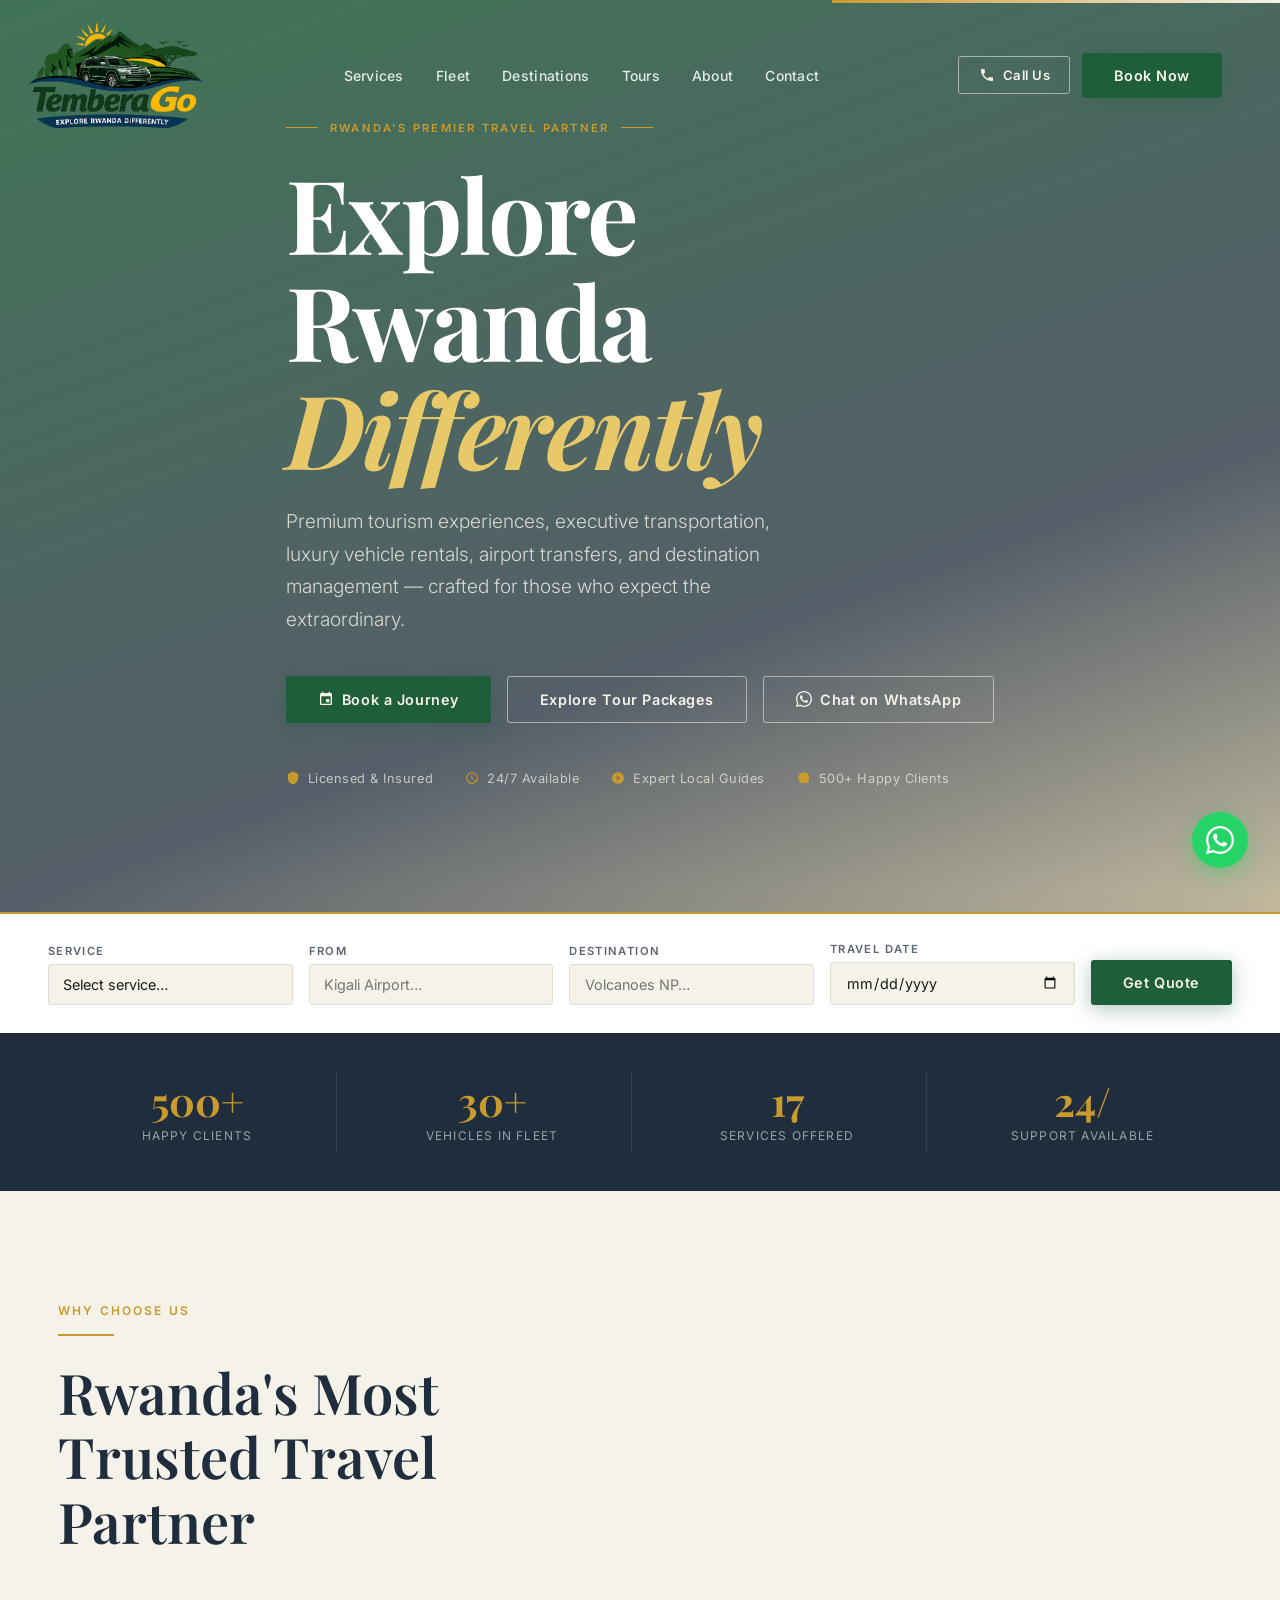
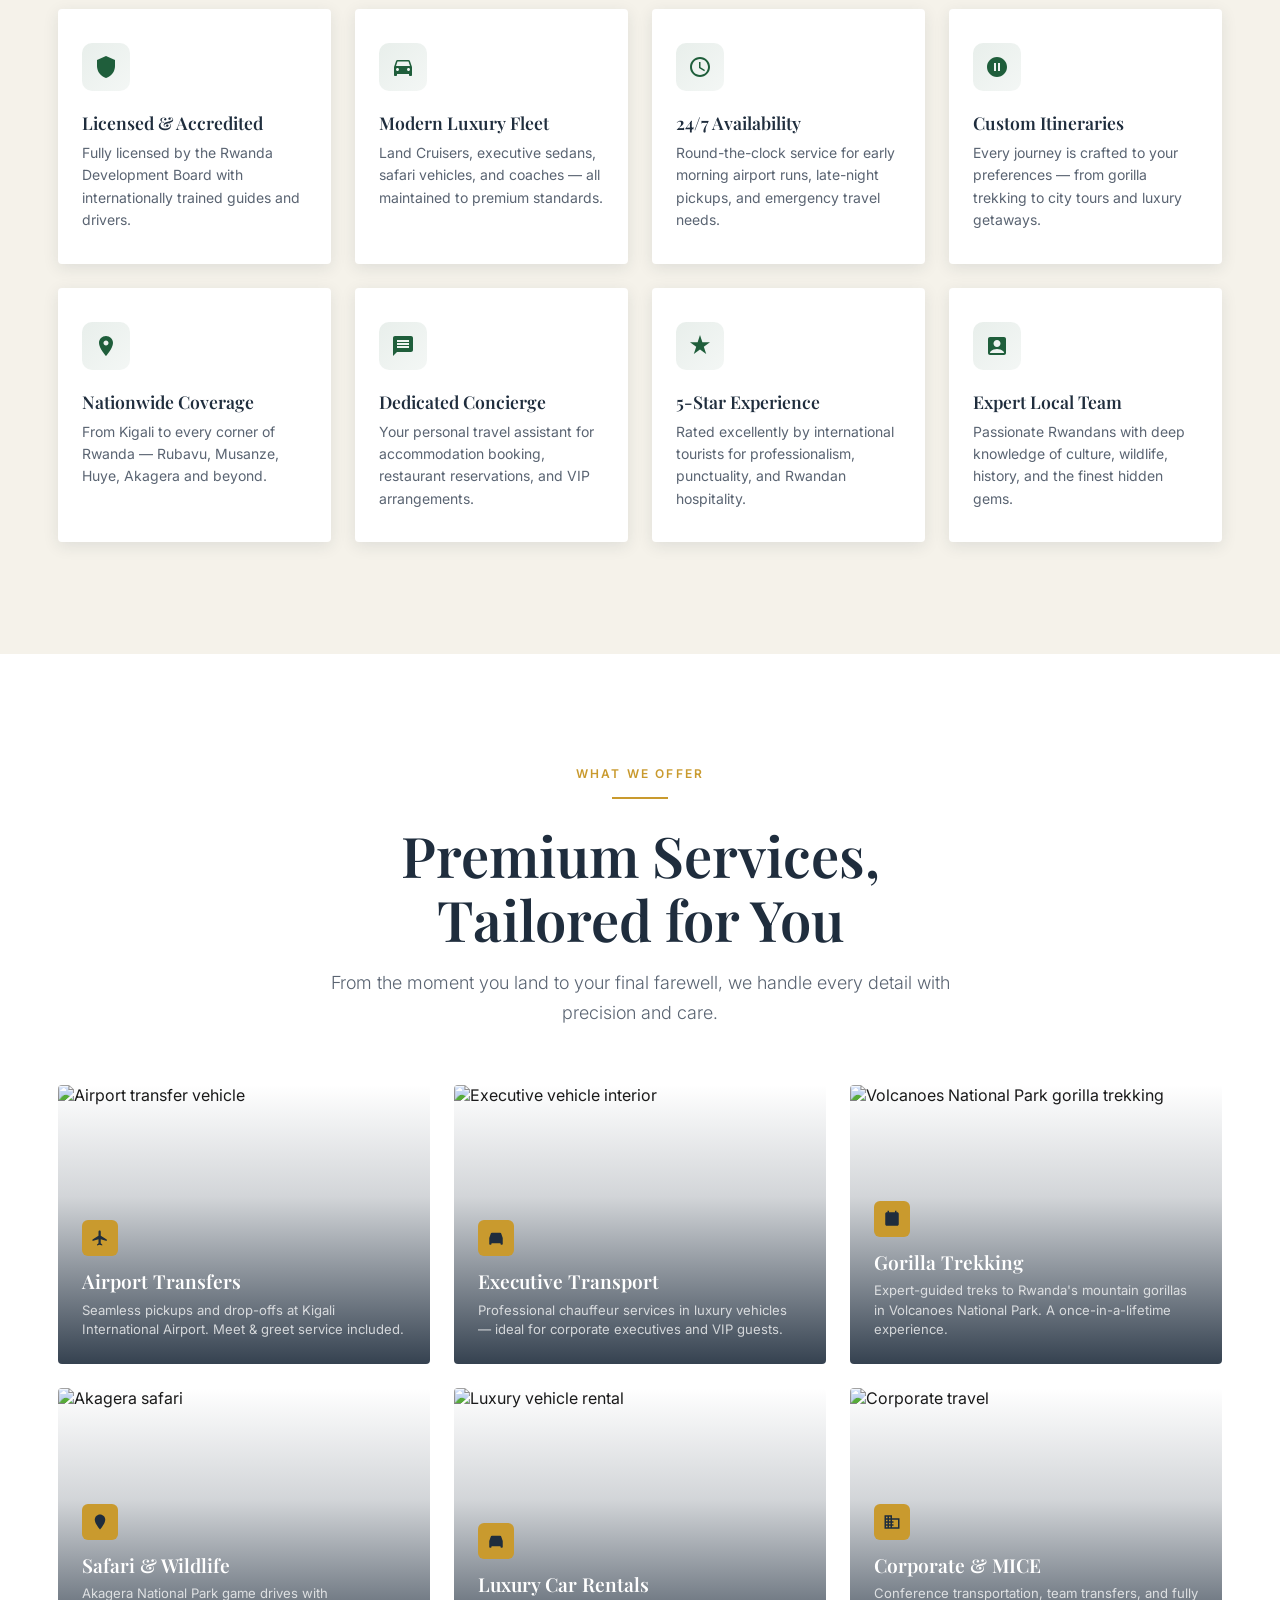
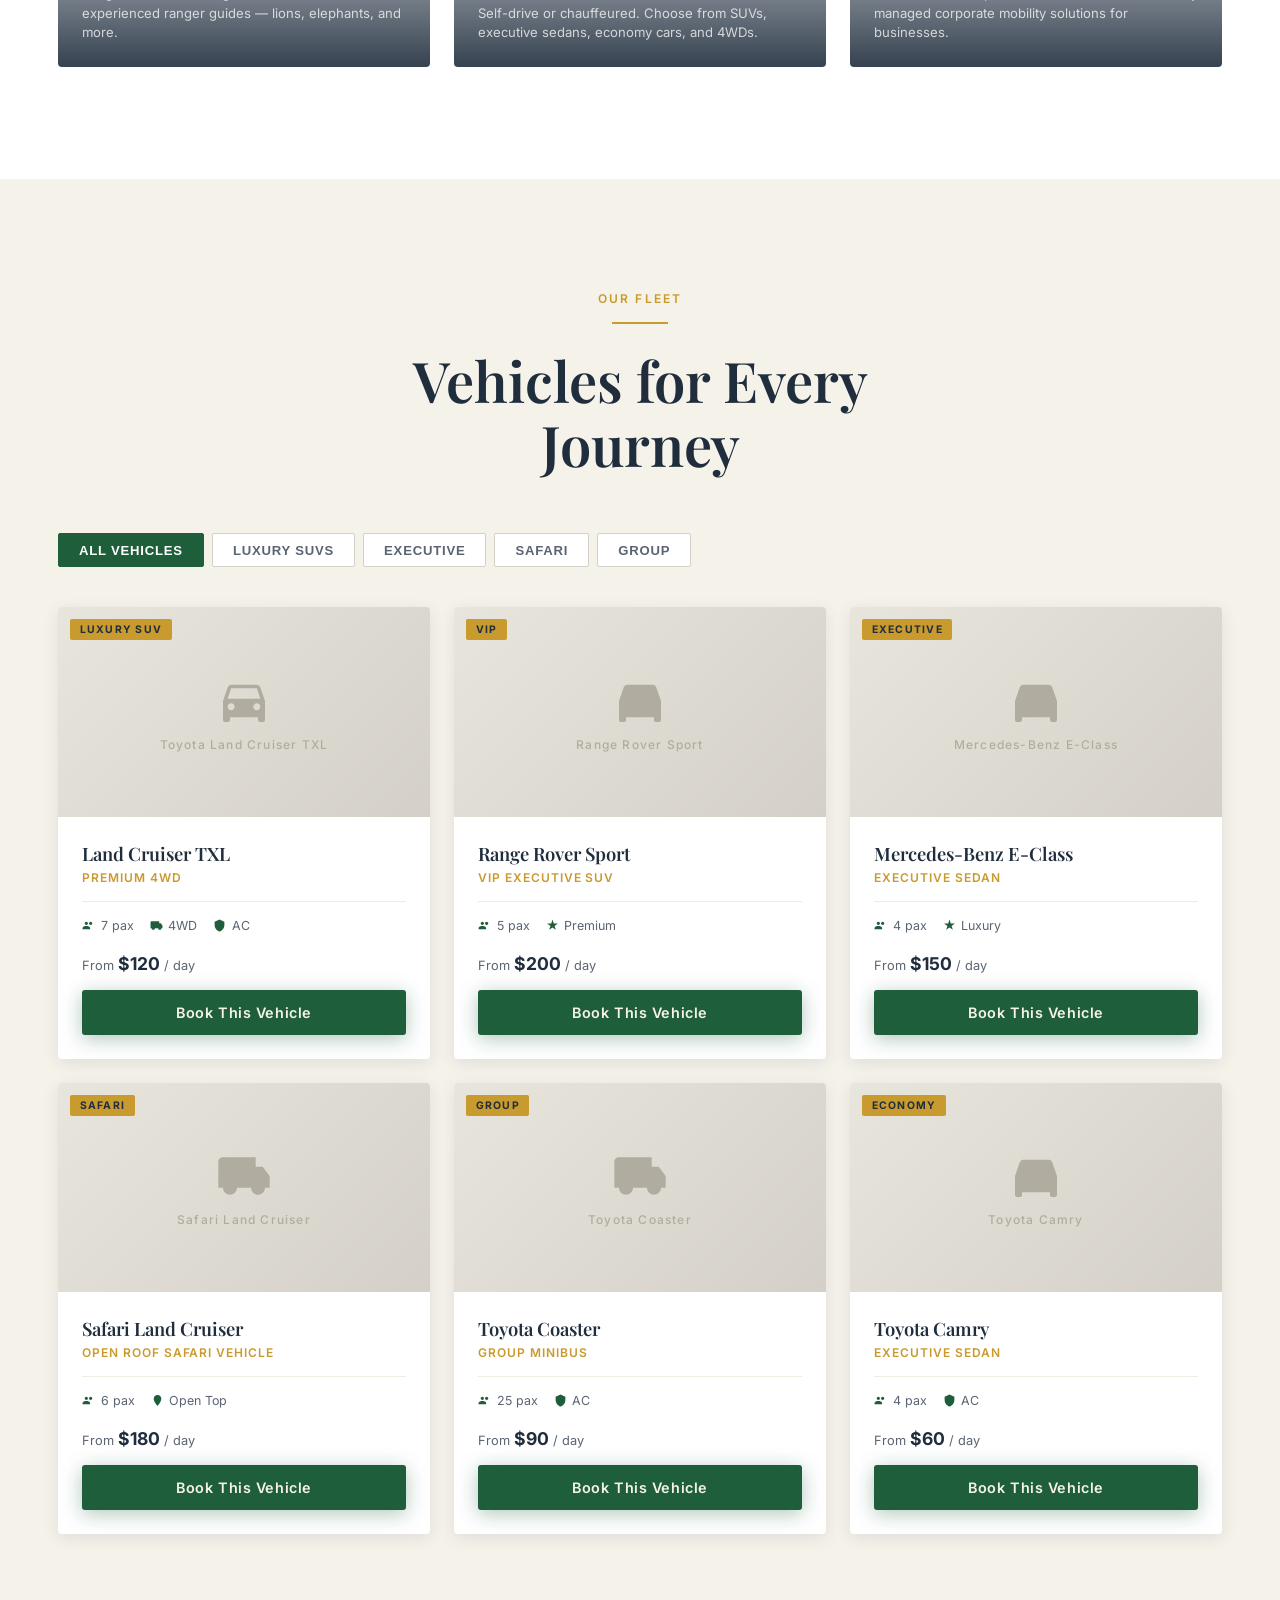
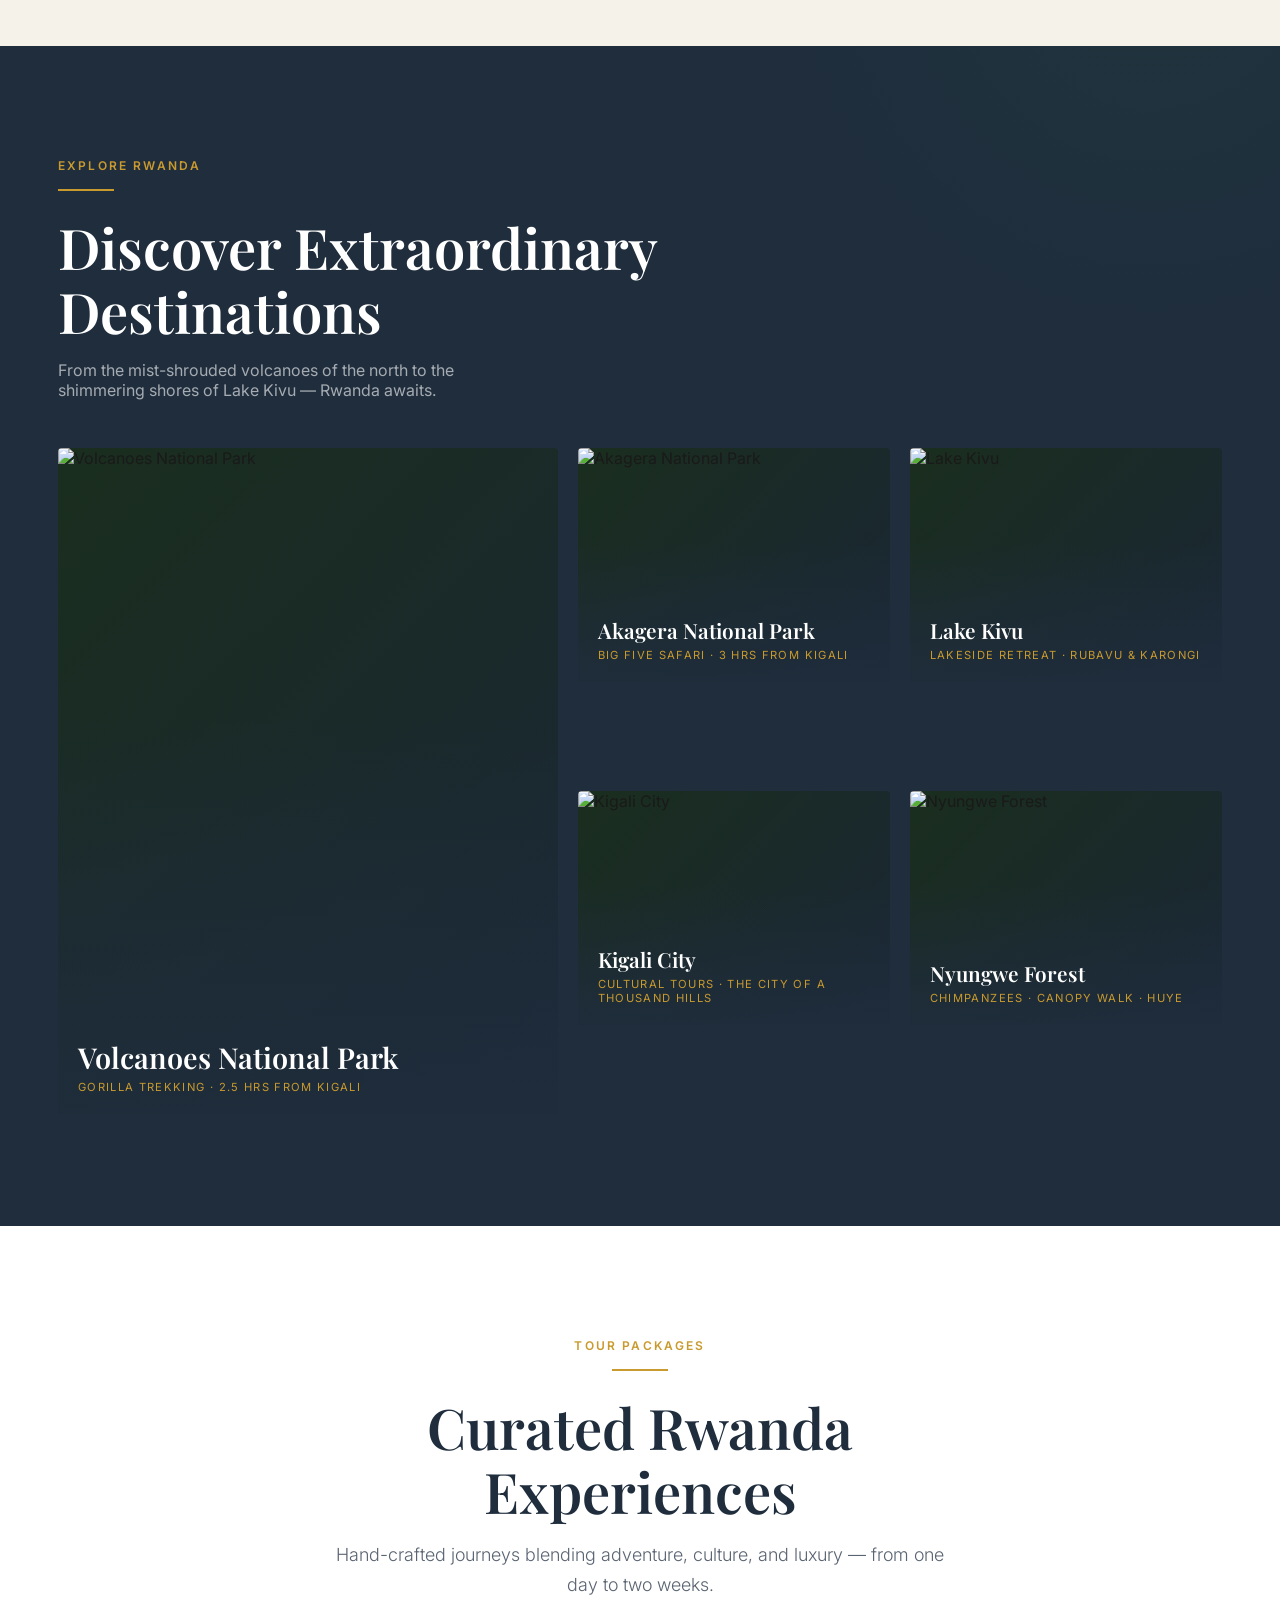
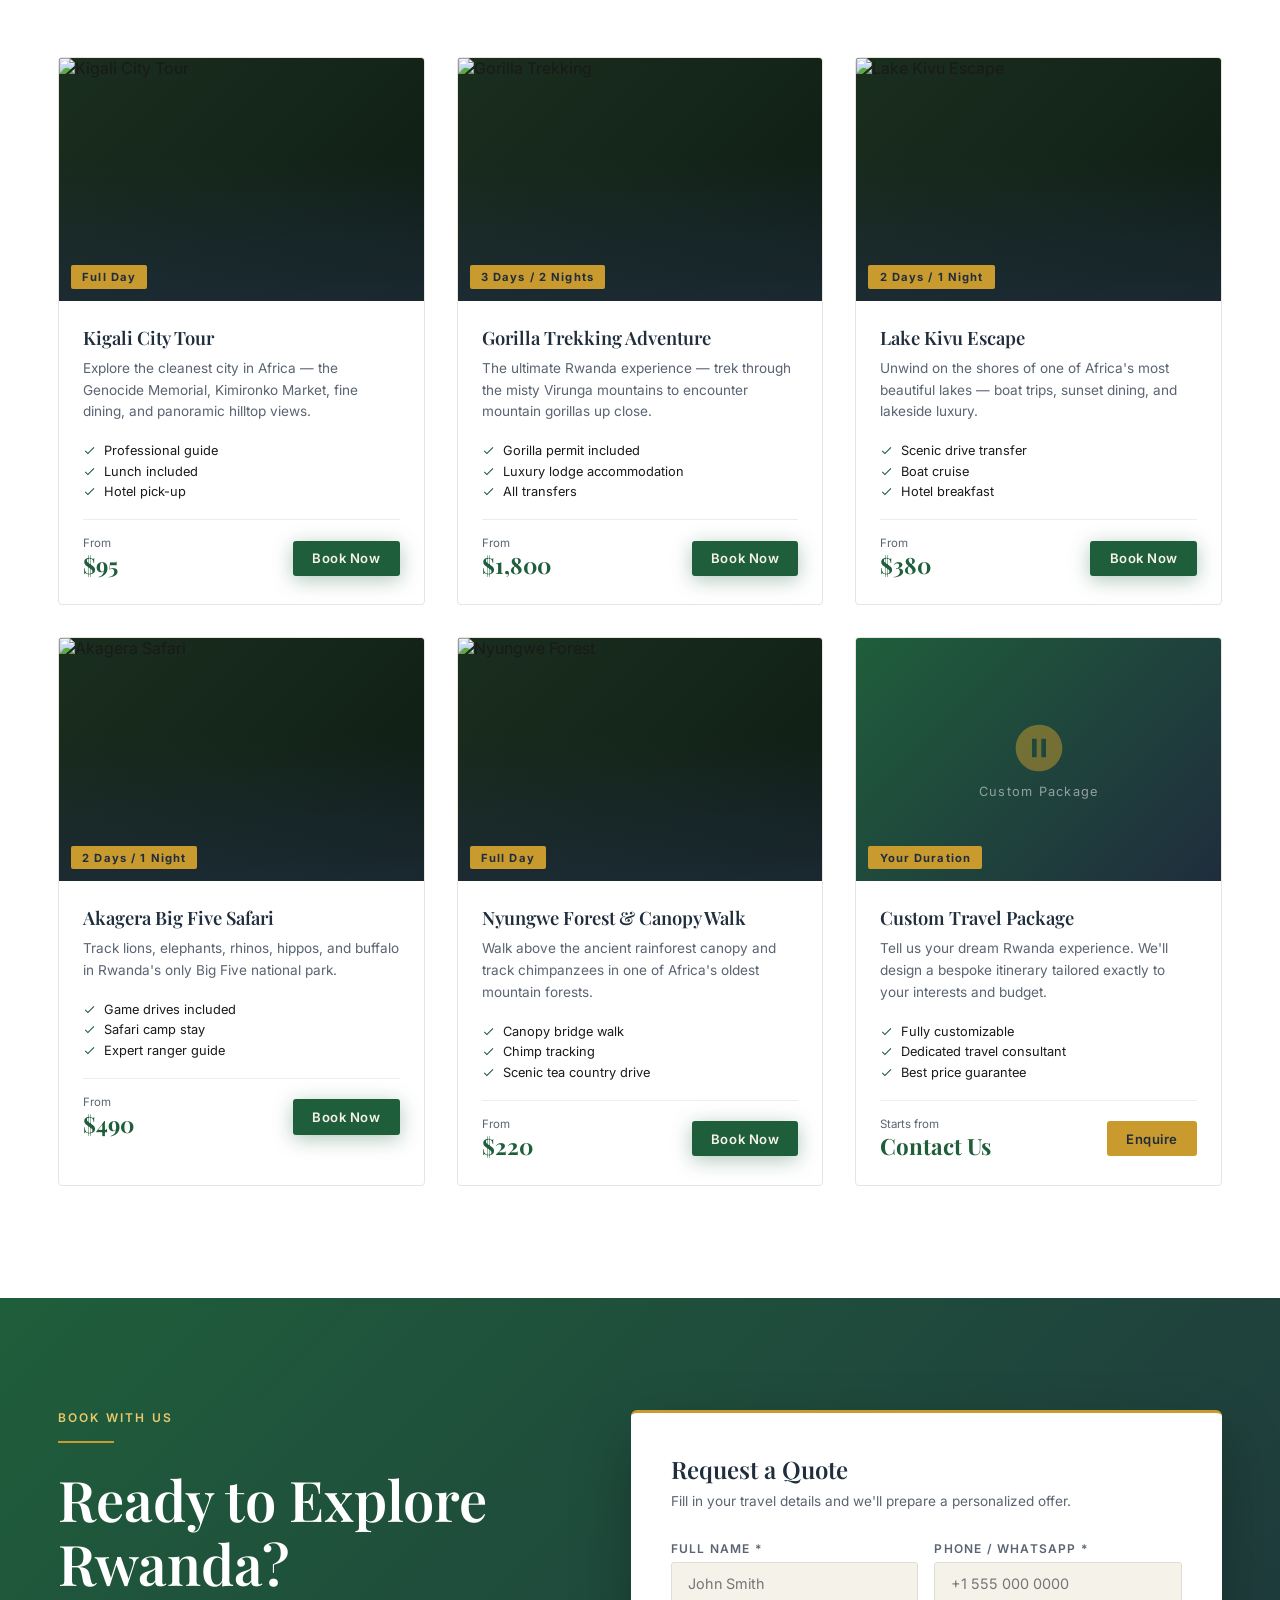
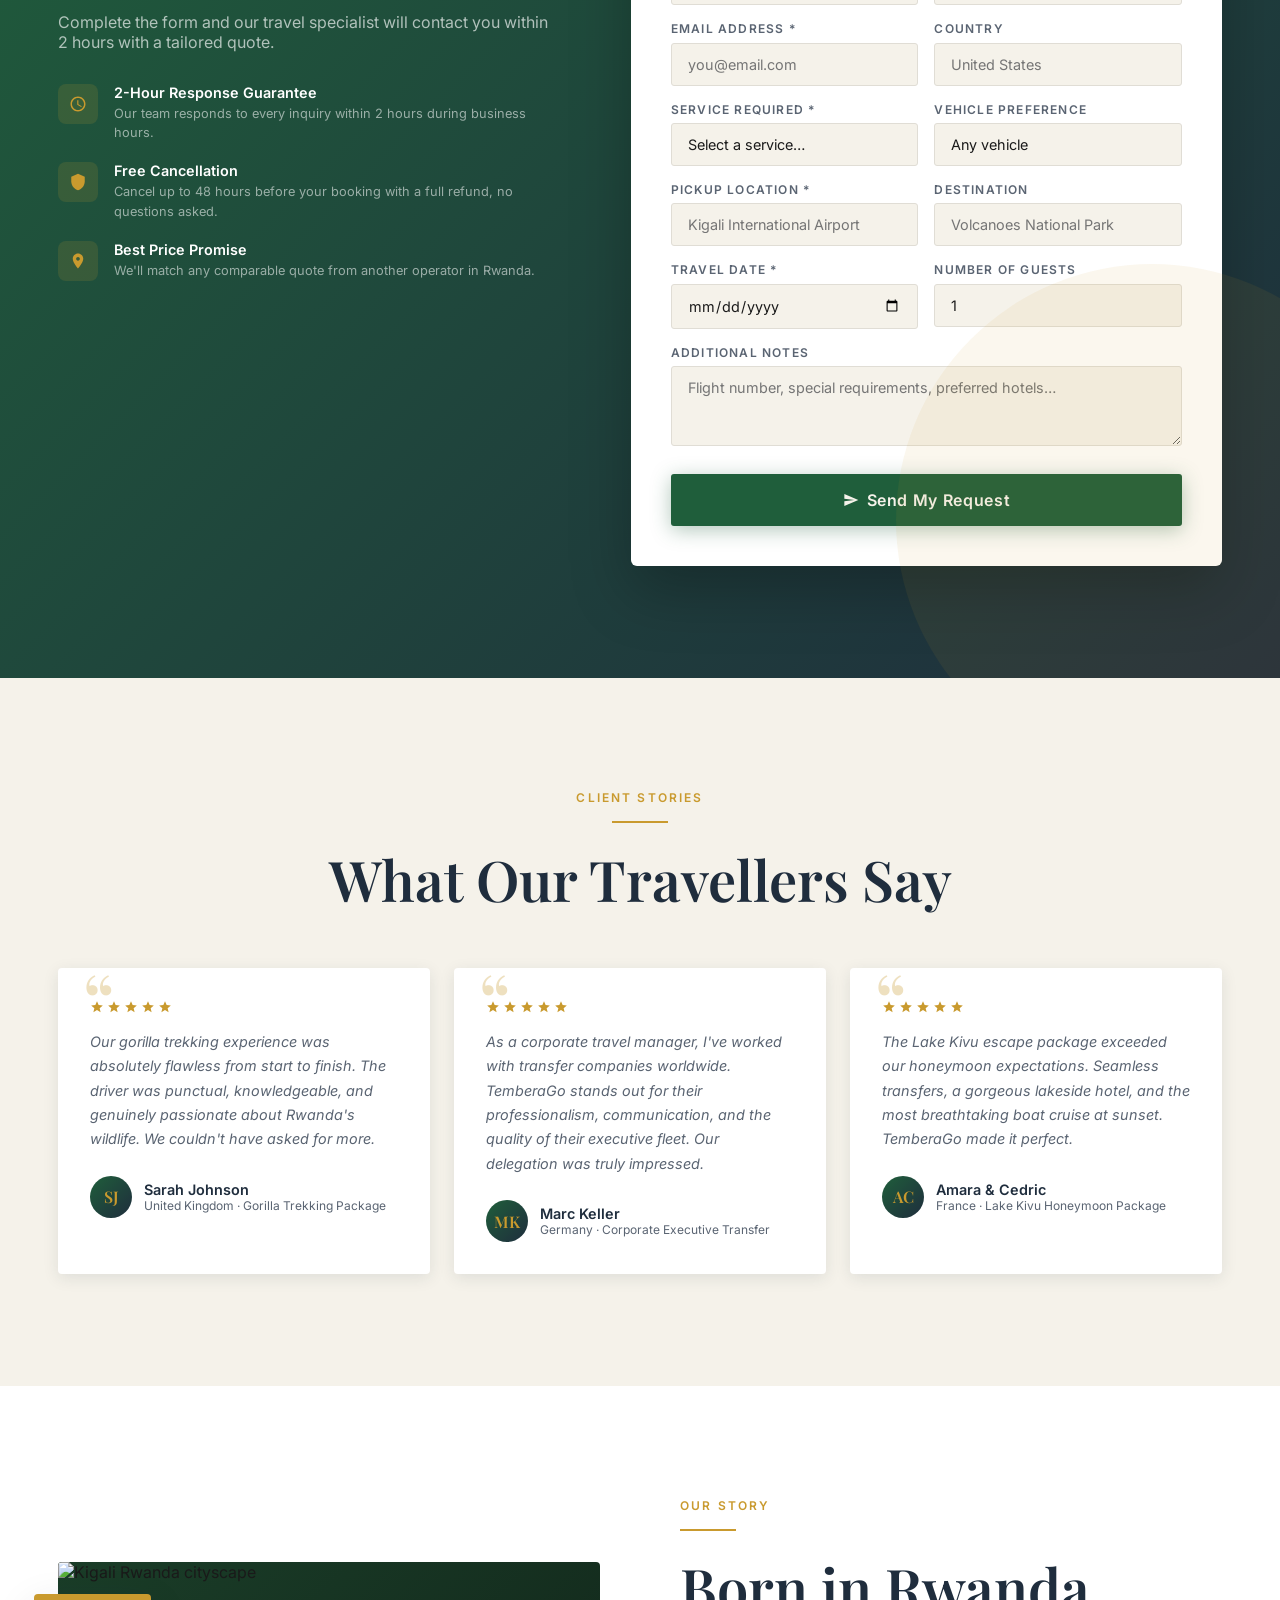
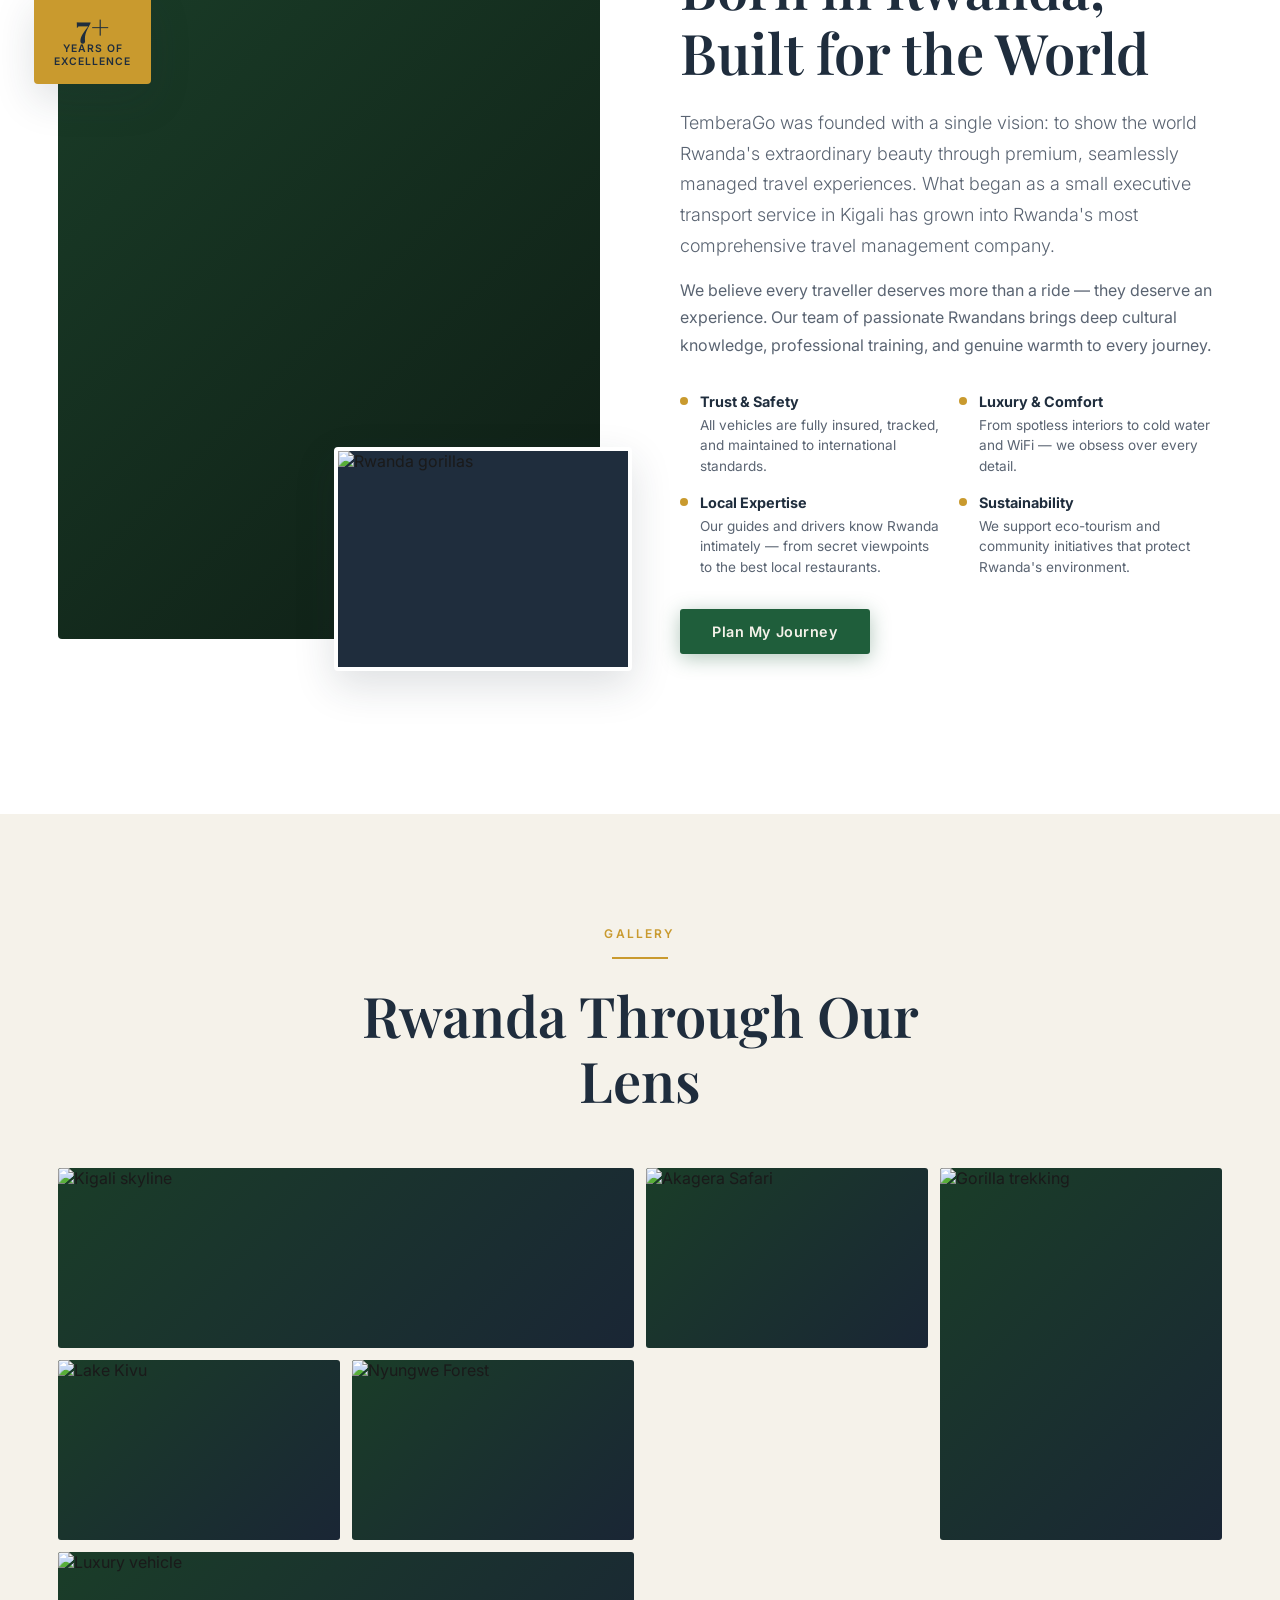
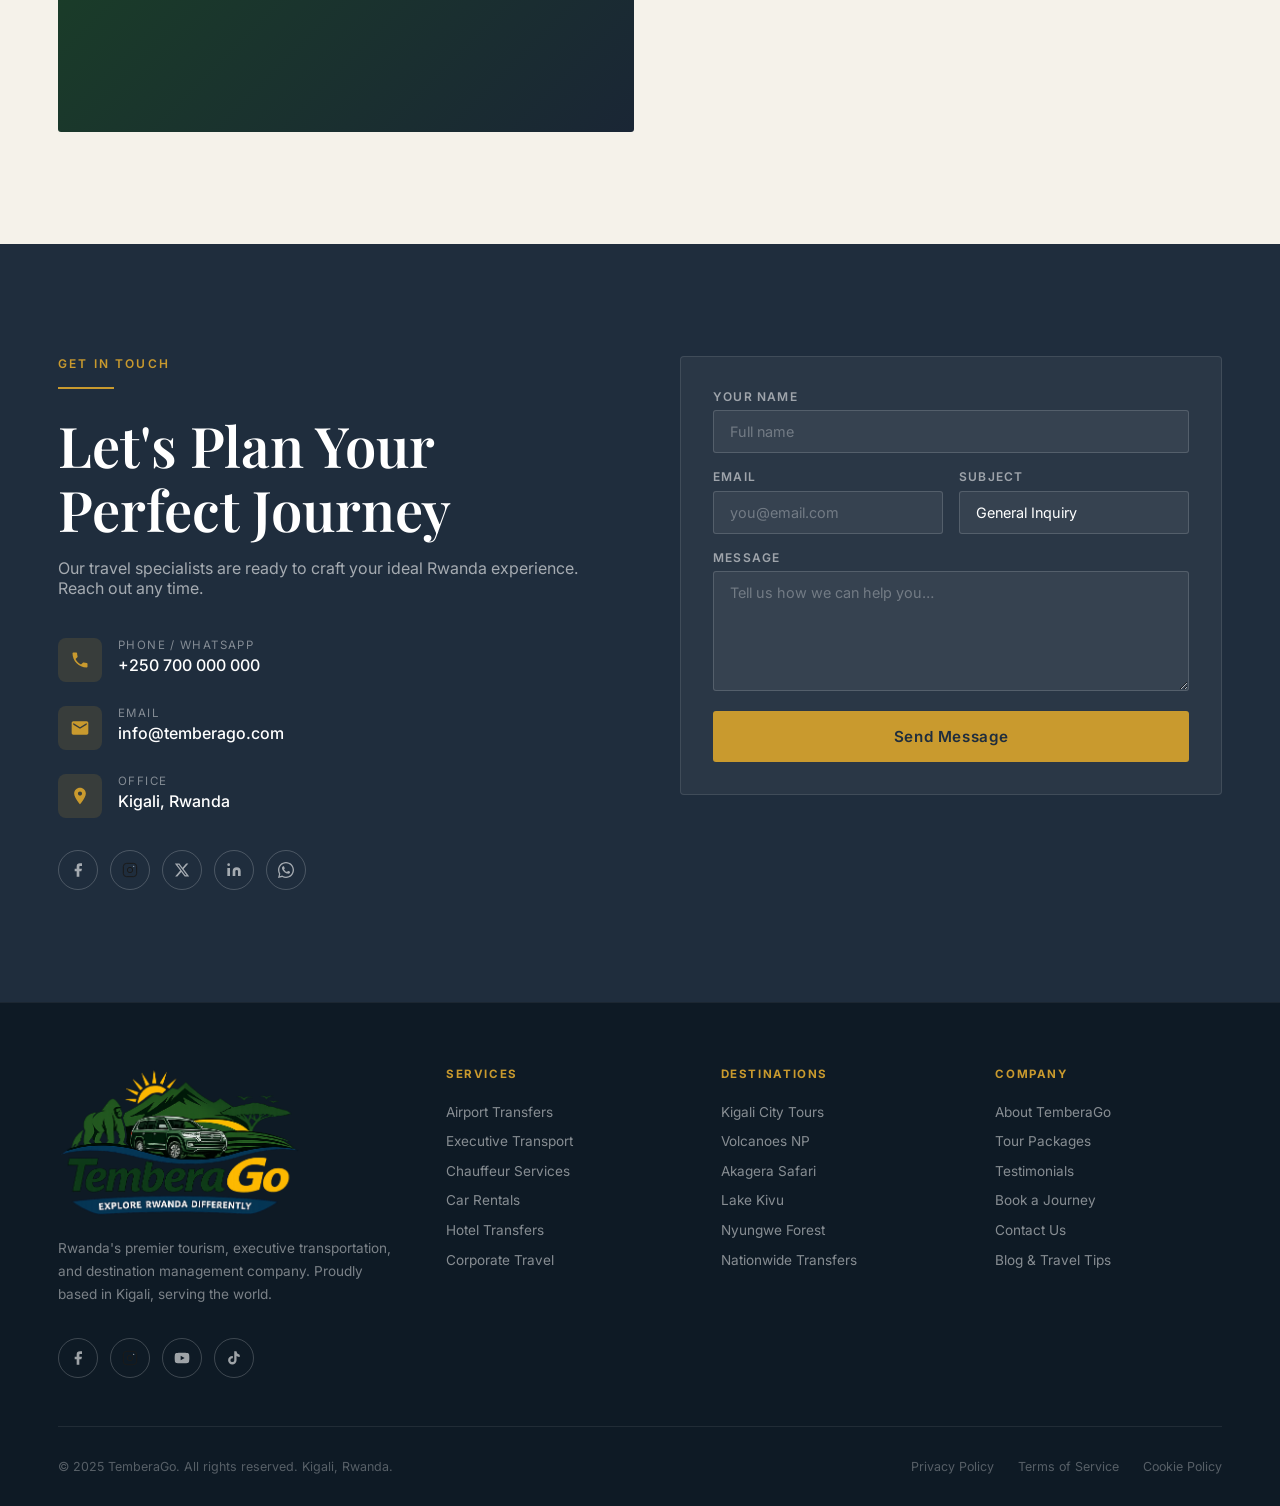
==== commit a026dac3: "Replace brand mark with new TemberaGo logo image Swap the SVG placeholder logo for the new cropped l" ====
--- a/temberago.html
+++ b/temberago.html
@@ -8,6 +8,7 @@
   <link rel="preconnect" href="https://fonts.googleapis.com" />
   <link rel="preconnect" href="https://fonts.gstatic.com" crossorigin />
   <link href="https://fonts.googleapis.com/css2?family=Playfair+Display:ital,wght@0,400;0,600;0,700;1,400;1,600&family=Inter:wght@300;400;500;600&family=Cormorant+Garamond:ital,wght@0,300;0,400;1,300&display=swap" rel="stylesheet" />
+  <link rel="icon" href="static/images/logo.png" type="image/png" />
   <style>
     /* ============================================
        DESIGN TOKENS
@@ -167,40 +168,20 @@
     .nav-logo {
       display: flex;
       align-items: center;
-      gap: 0.75rem;
-    }
-    .nav-logo-icon {
-      width: 42px; height: 42px;
-      background: var(--grad-primary);
-      border-radius: 8px;
-      display: flex;
-      align-items: center;
-      justify-content: center;
-      position: relative;
-      overflow: hidden;
-    }
-    .nav-logo-icon::after {
-      content: '';
-      position: absolute;
-      top: -30%;left: -30%;
-      width: 160%; height: 160%;
-      background: linear-gradient(45deg, transparent 40%, rgba(201,154,46,0.25) 60%, transparent 70%);
-    }
-    .nav-logo-icon svg { width: 22px; height: 22px; fill: var(--gold); position: relative; }
-    .nav-logo-text { line-height: 1; }
-    .nav-logo-name {
-      font-family: 'Playfair Display', serif;
-      font-size: 1.35rem;
-      font-weight: 700;
-      color: white;
-      letter-spacing: -0.01em;
-    }
-    .nav-logo-tag {
-      font-size: 0.65rem;
-      letter-spacing: 0.14em;
-      text-transform: uppercase;
-      color: var(--gold);
-      font-weight: 500;
+    }
+    #navbar .nav-logo {
+      margin-left: clamp(-2rem, -3vw, -0.75rem);
+    }
+    .nav-logo img {
+      height: 110px;
+      width: auto;
+      display: block;
+    }
+    #navbar.scrolled .nav-logo img {
+      height: 85px;
+    }
+    .nav-logo img.nav-logo-lg {
+      height: 150px;
     }
     .nav-links {
       display: flex;
@@ -1271,15 +1252,7 @@
 <nav id="navbar">
   <div class="container nav-inner">
     <a href="#" class="nav-logo" aria-label="TemberaGo home">
-      <div class="nav-logo-icon">
-        <svg viewBox="0 0 24 24" xmlns="http://www.w3.org/2000/svg">
-          <path d="M12 2C8.13 2 5 5.13 5 9c0 5.25 7 13 7 13s7-7.75 7-13c0-3.87-3.13-7-7-7zm0 9.5c-1.38 0-2.5-1.12-2.5-2.5s1.12-2.5 2.5-2.5 2.5 1.12 2.5 2.5-1.12 2.5-2.5 2.5z"/>
-        </svg>
-      </div>
-      <div class="nav-logo-text">
-        <div class="nav-logo-name">TemberaGo</div>
-        <div class="nav-logo-tag">Explore Rwanda Differently</div>
-      </div>
+      <img src="static/images/logo.png" alt="TemberaGo — Explore Rwanda Differently" width="998" height="615" />
     </a>
 
     <ul class="nav-links" role="navigation" aria-label="Main navigation">
@@ -2332,15 +2305,7 @@
     <div class="footer-top">
       <div class="footer-brand">
         <div class="nav-logo" style="margin-bottom:1rem;">
-          <div class="nav-logo-icon">
-            <svg viewBox="0 0 24 24" xmlns="http://www.w3.org/2000/svg">
-              <path d="M12 2C8.13 2 5 5.13 5 9c0 5.25 7 13 7 13s7-7.75 7-13c0-3.87-3.13-7-7-7zm0 9.5c-1.38 0-2.5-1.12-2.5-2.5s1.12-2.5 2.5-2.5 2.5 1.12 2.5 2.5-1.12 2.5-2.5 2.5z"/>
-            </svg>
-          </div>
-          <div class="nav-logo-text">
-            <div class="nav-logo-name">TemberaGo</div>
-            <div class="nav-logo-tag">Explore Rwanda Differently</div>
-          </div>
+          <img class="nav-logo-lg" src="static/images/logo.png" alt="TemberaGo — Explore Rwanda Differently" width="998" height="615" />
         </div>
         <p>Rwanda's premier tourism, executive transportation, and destination management company. Proudly based in Kigali, serving the world.</p>
         <div class="social-row">
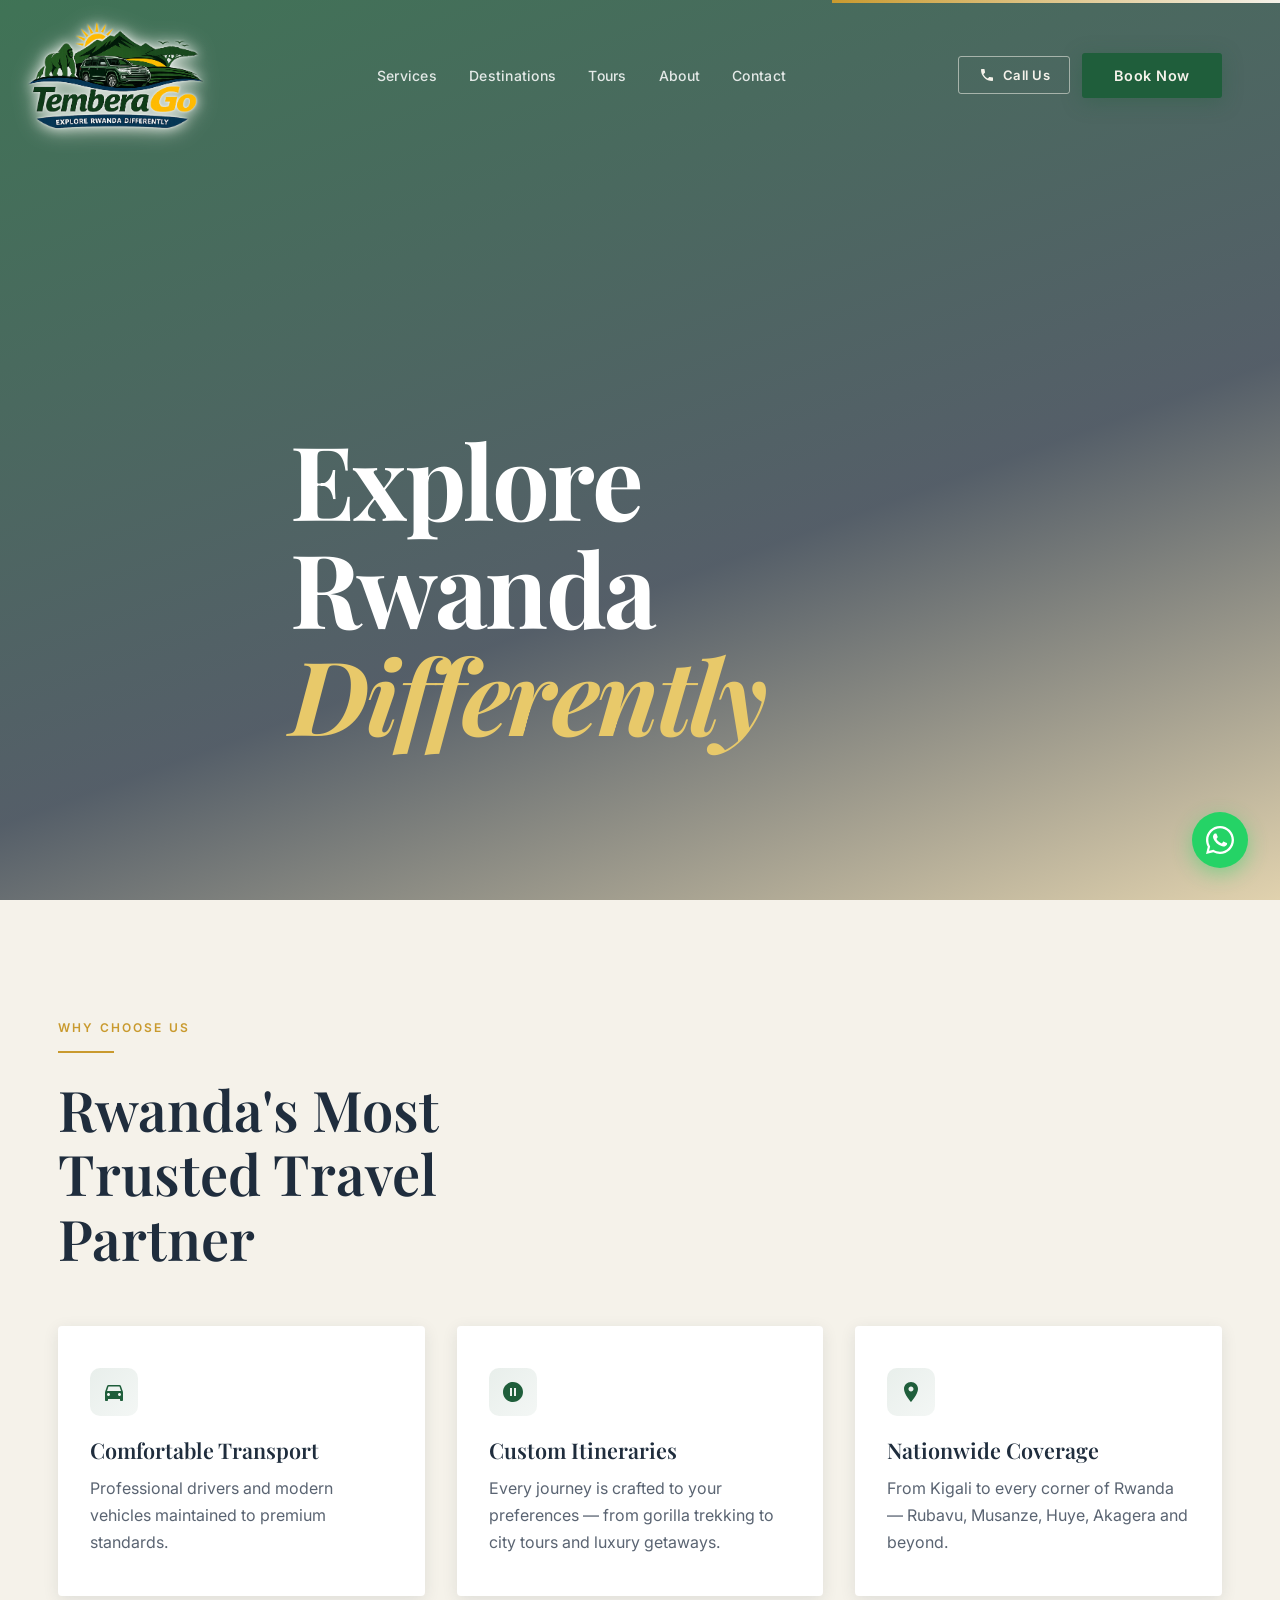
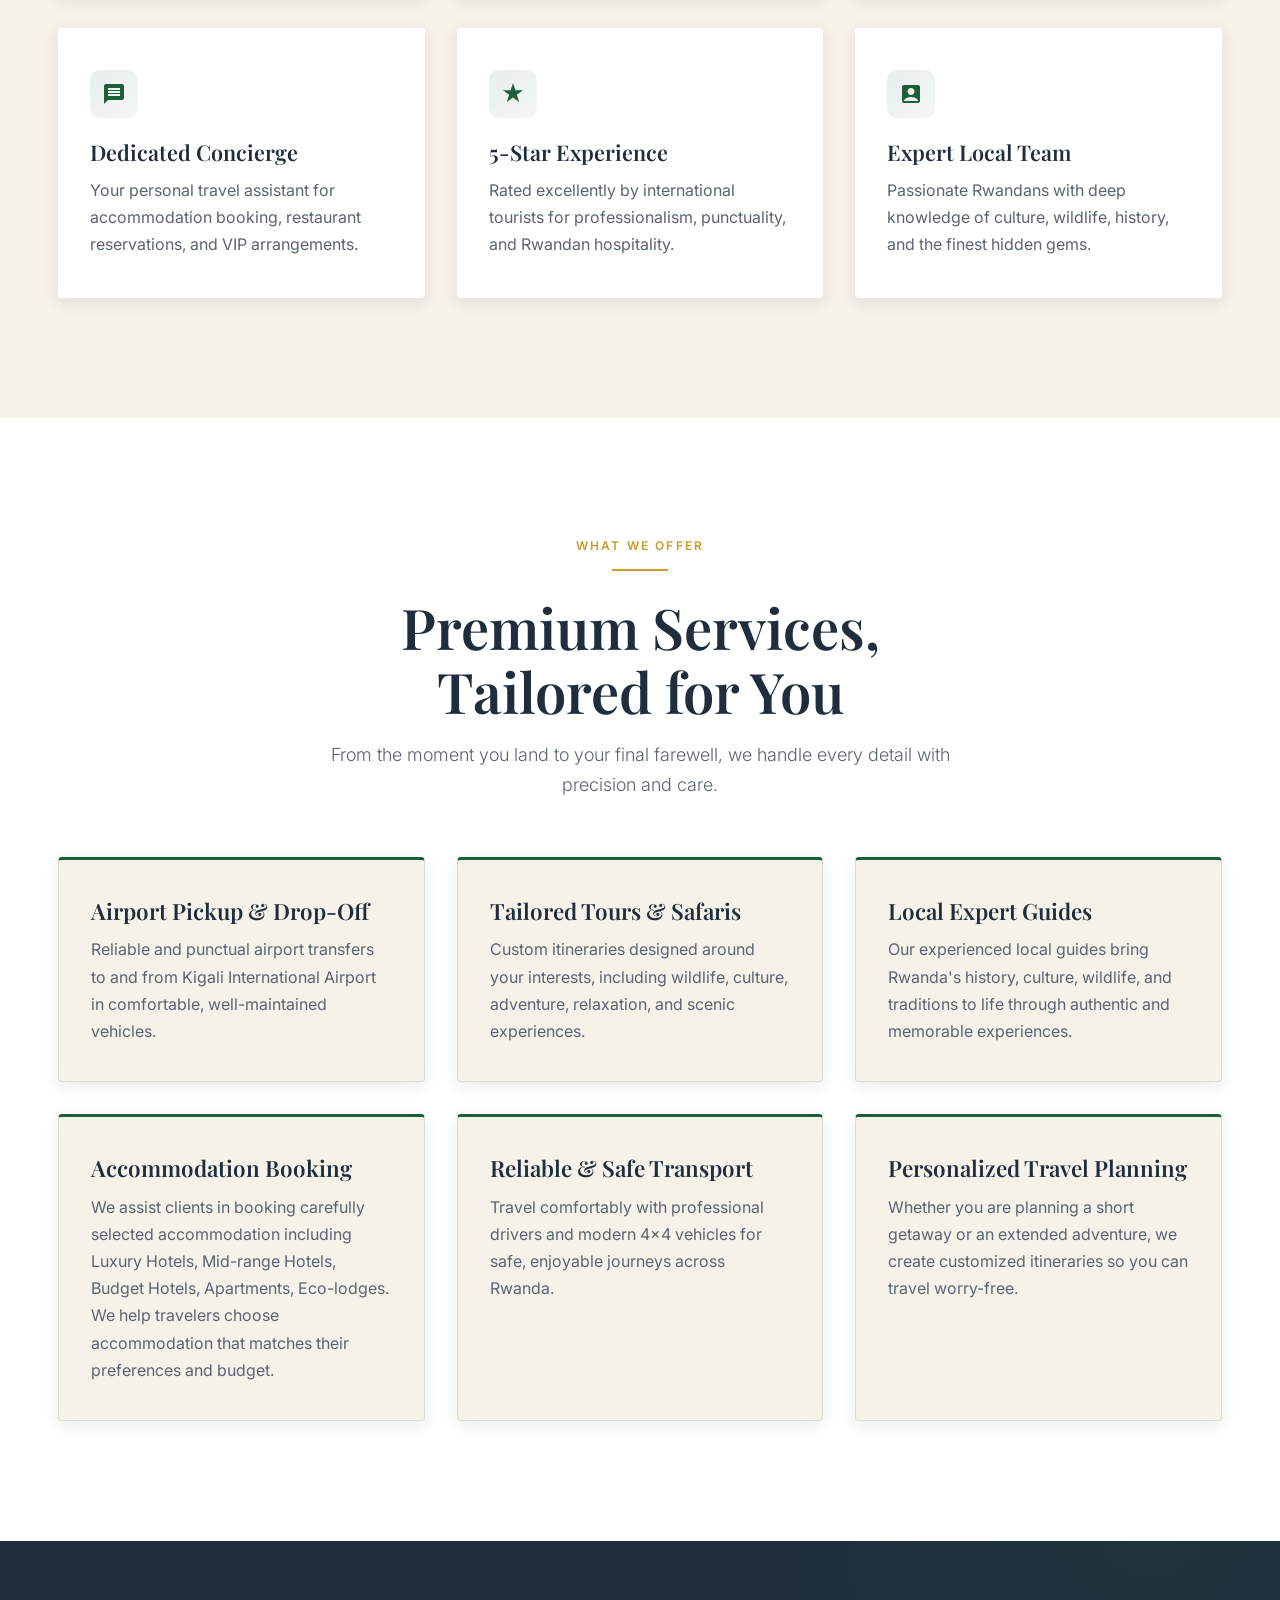
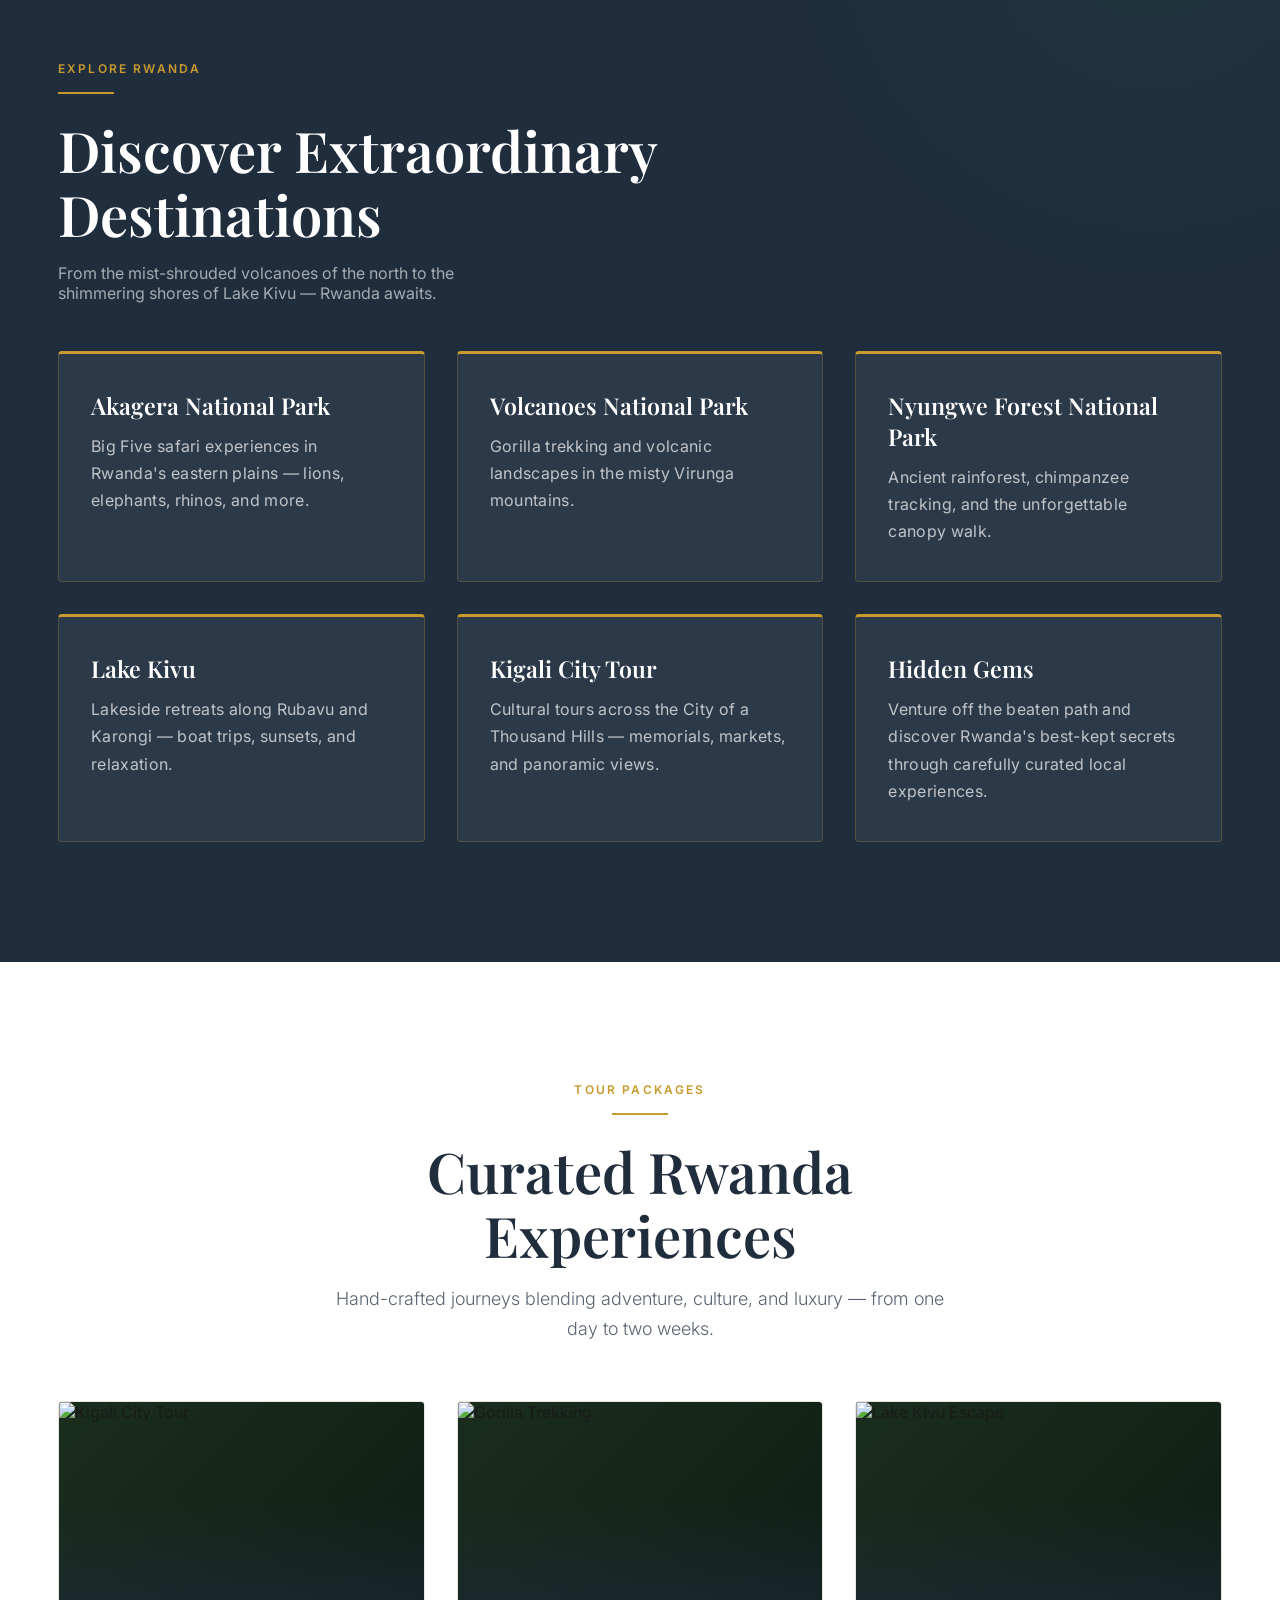
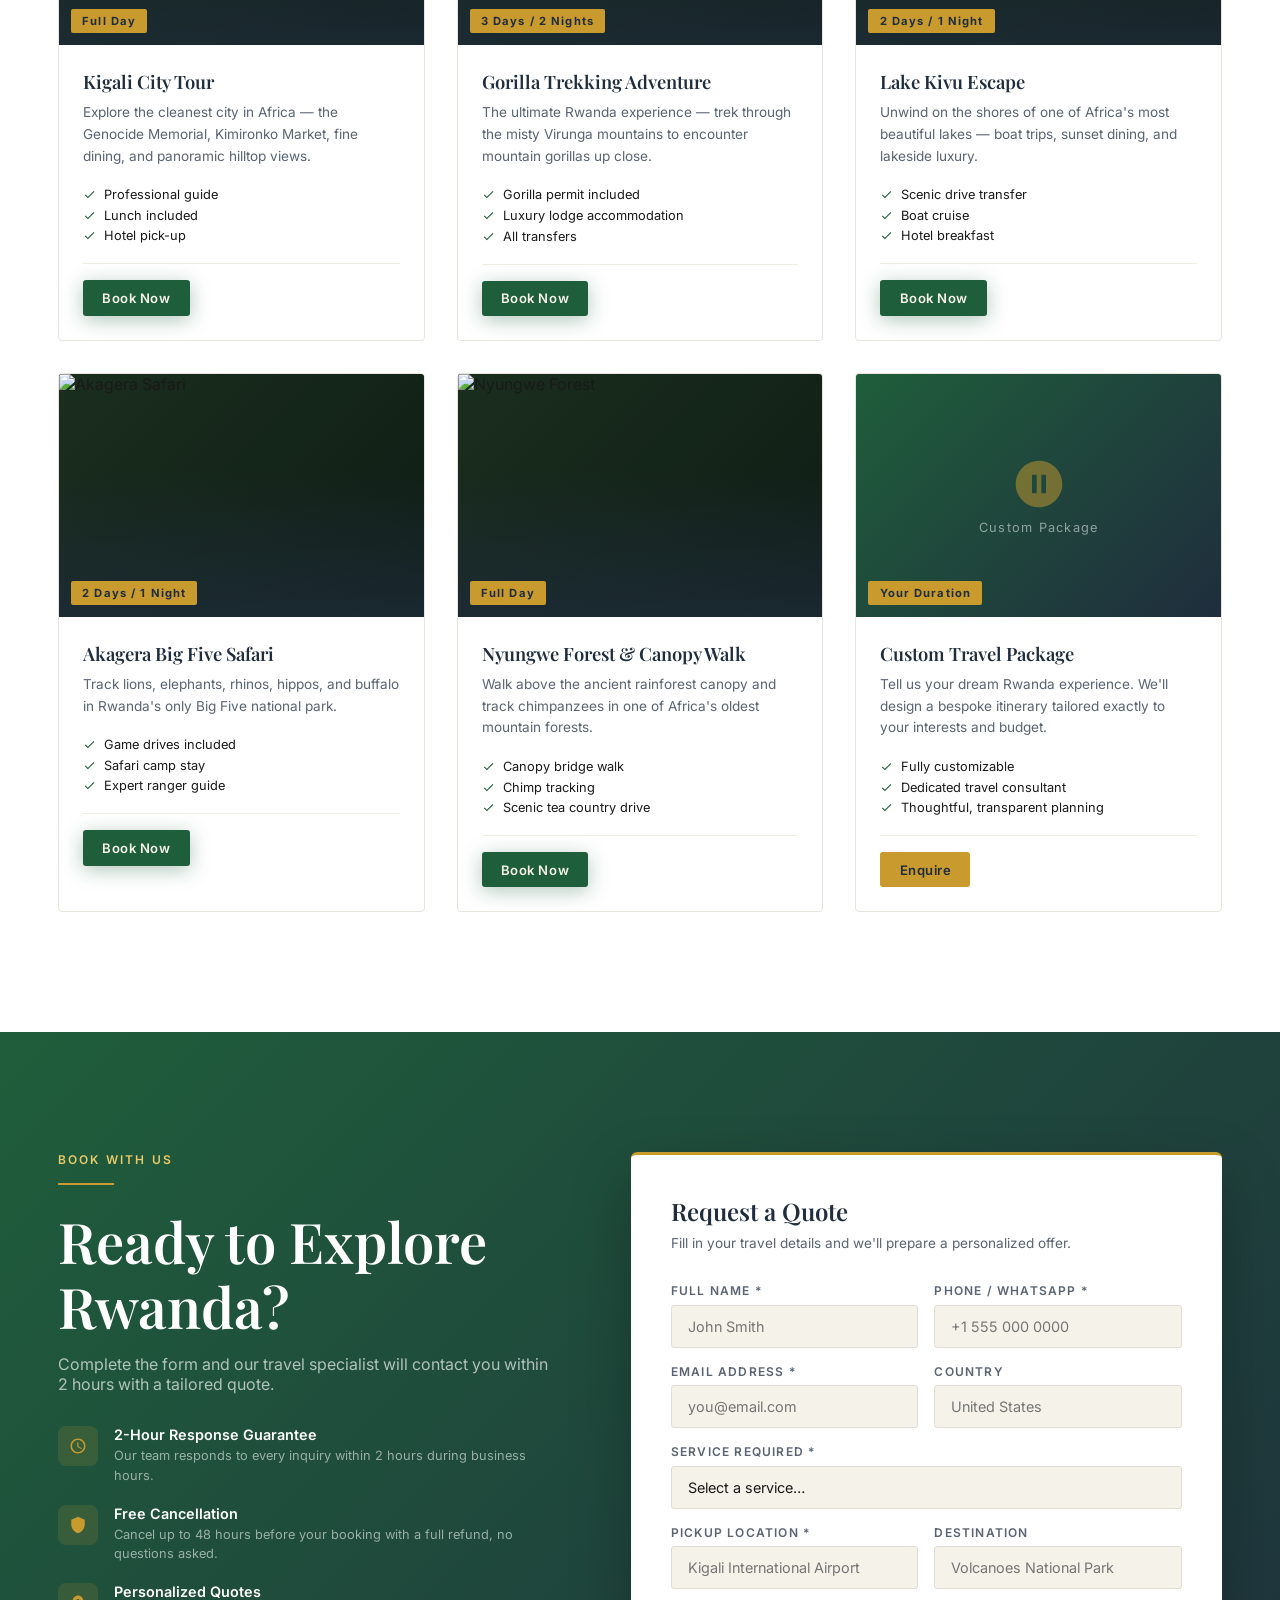
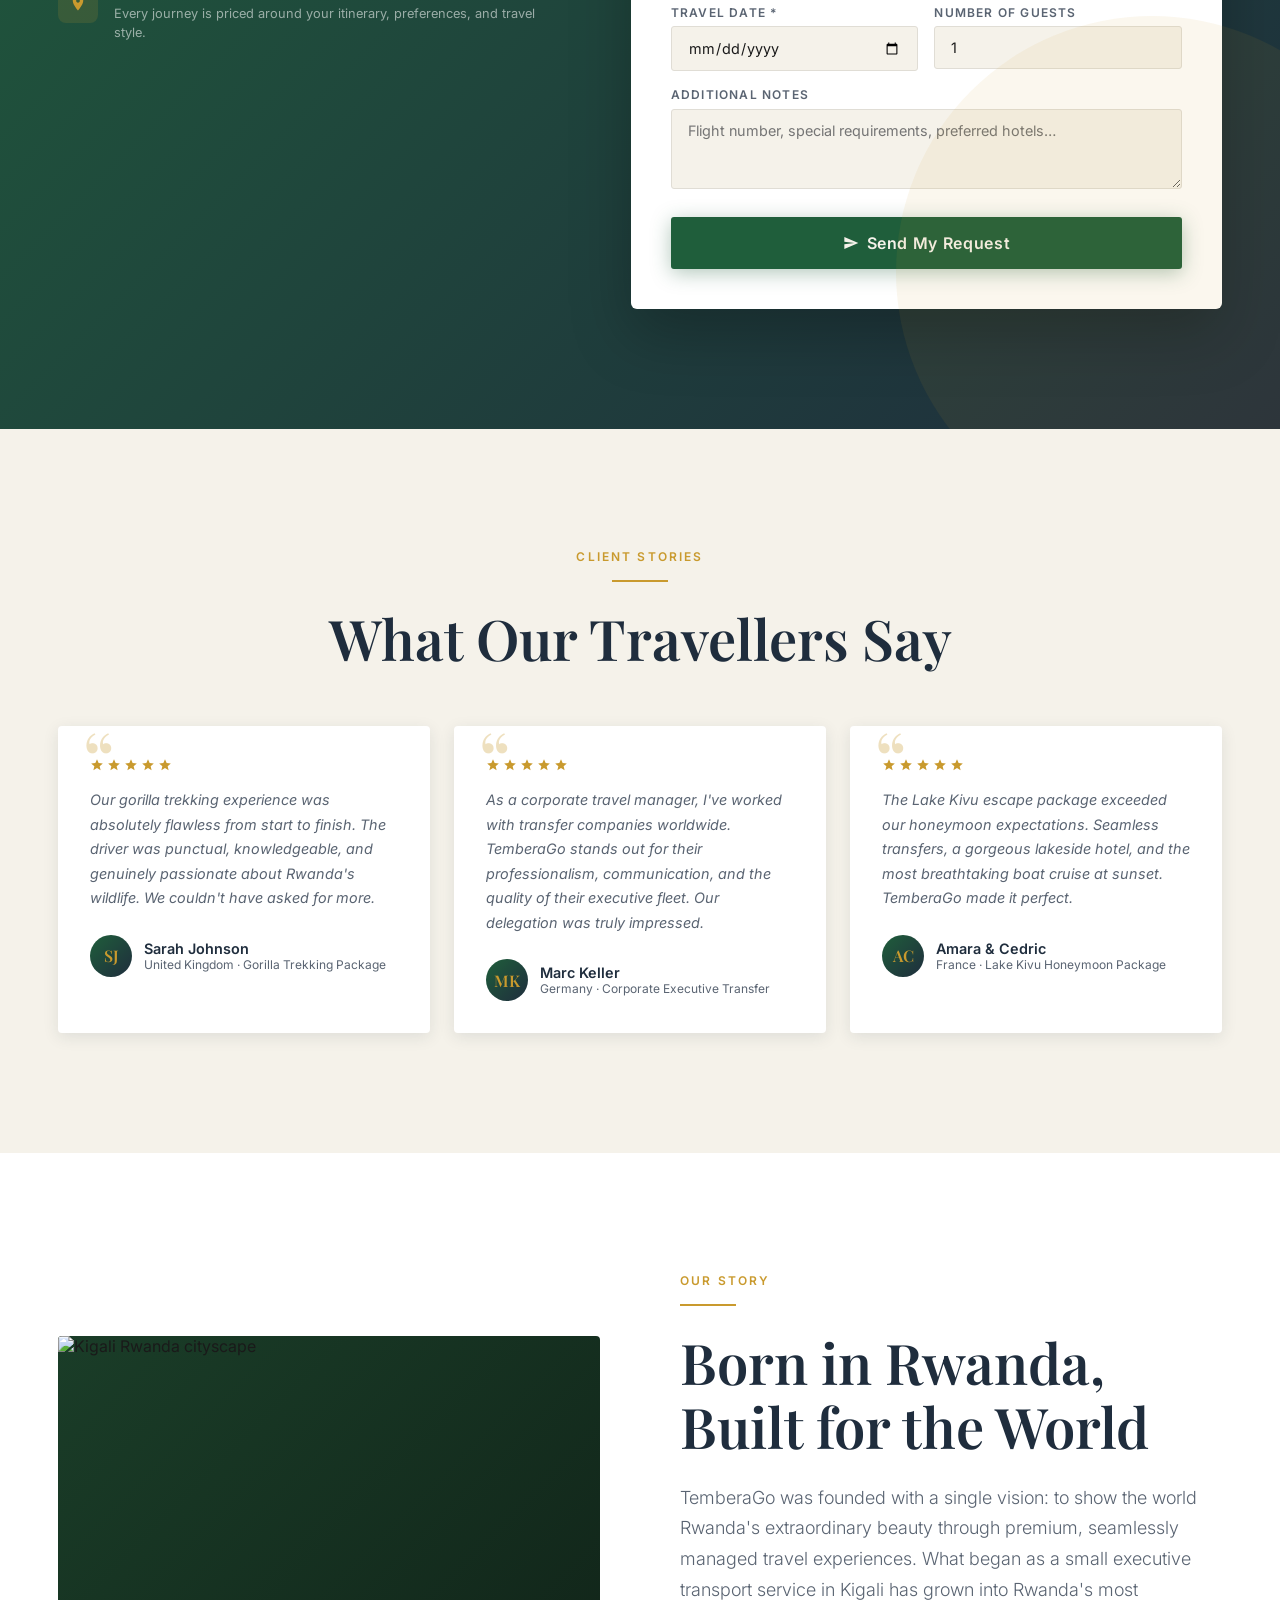
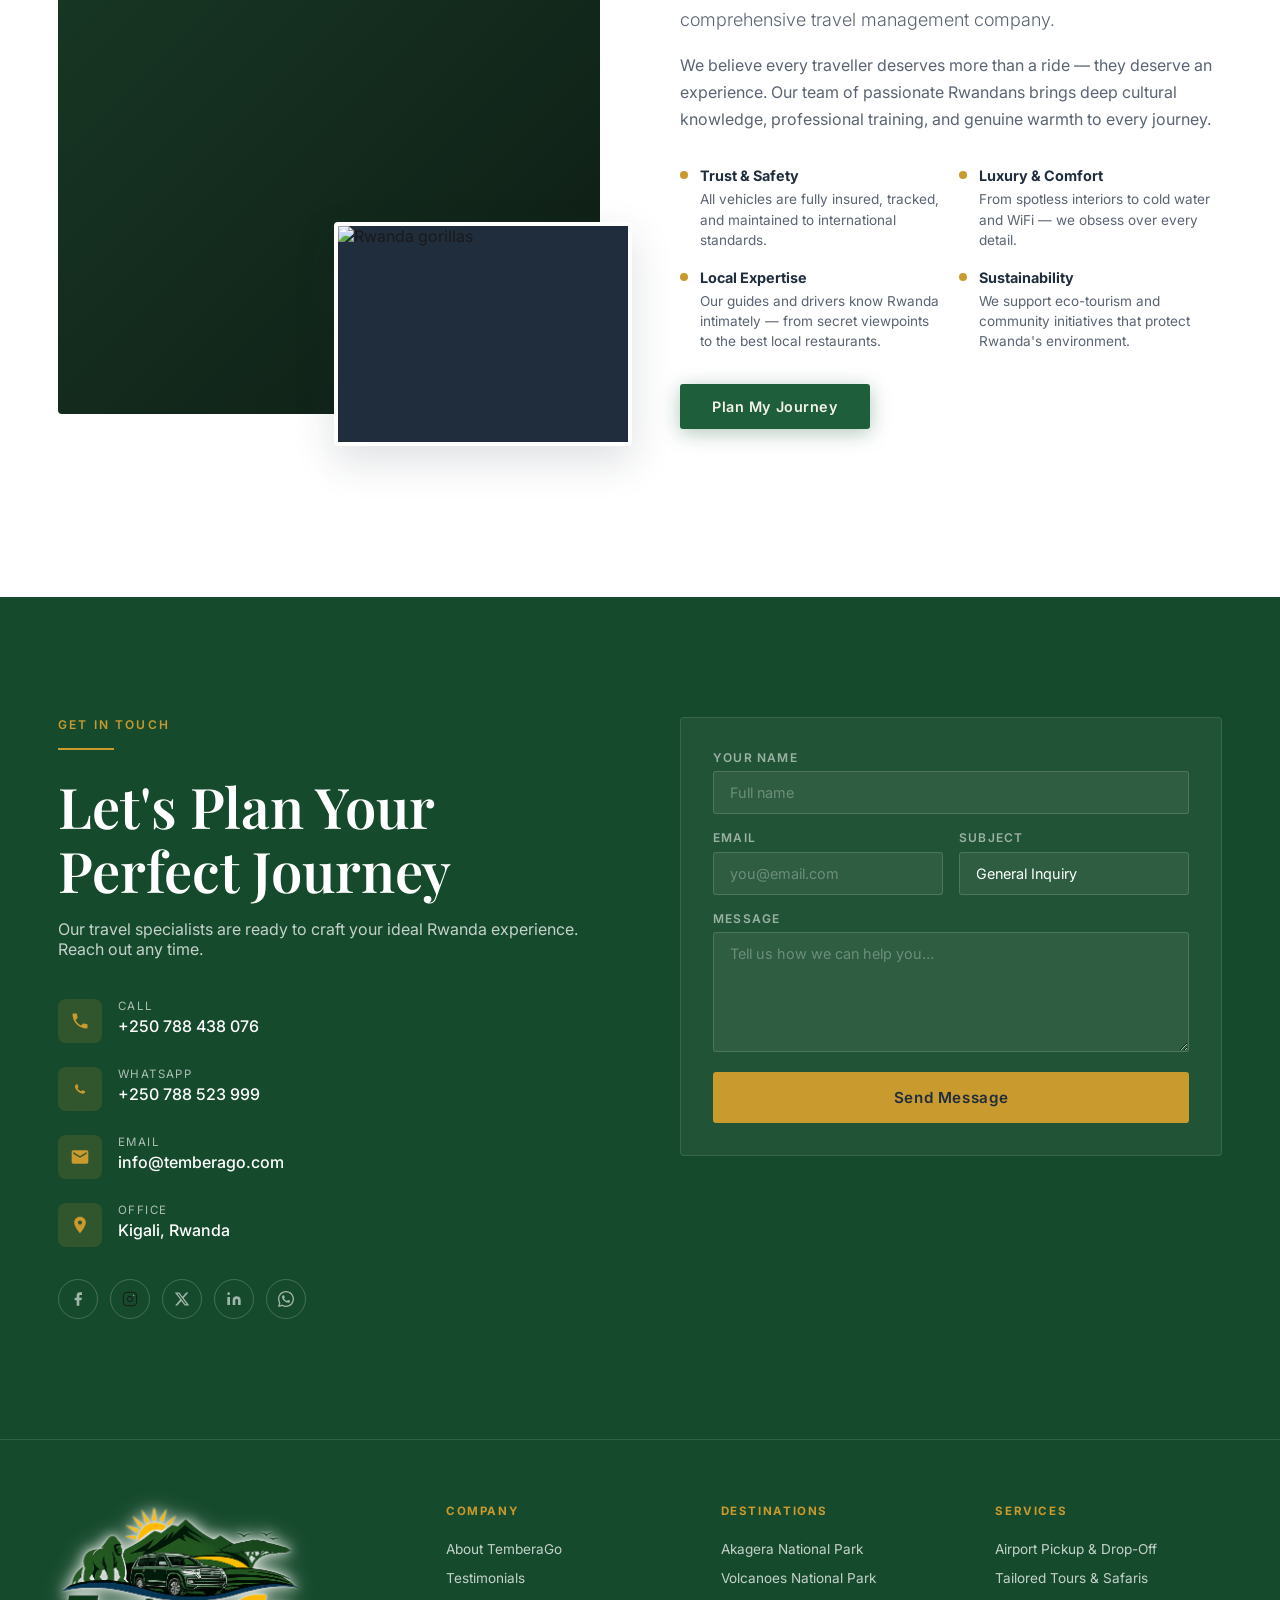
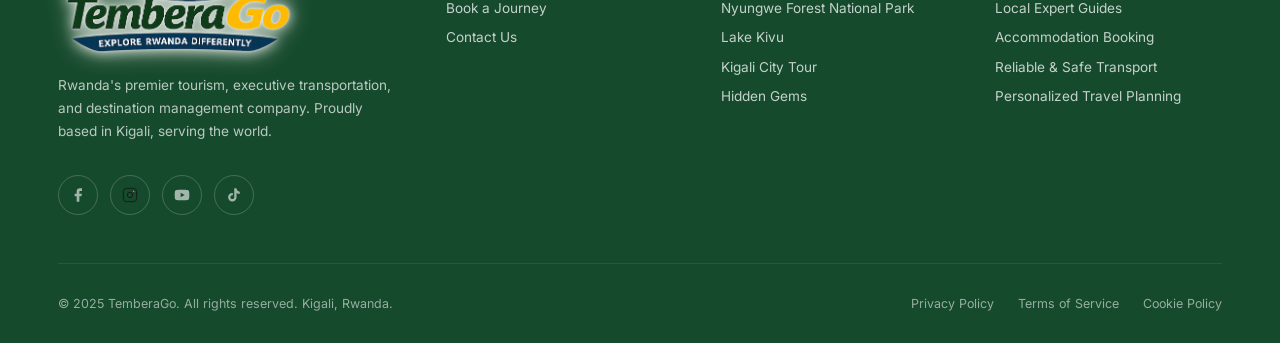
==== commit 0748e61f: "Simplify the site for a cleaner premium tourism experience. Strip hero clutter, remove fleet and vis" ====
--- a/temberago.html
+++ b/temberago.html
@@ -81,7 +81,7 @@
       margin: 0 auto;
       padding: 0 clamp(1rem, 5vw, 3rem);
     }
-    .section { padding: clamp(4rem, 10vw, 7rem) 0; }
+    .section { padding: clamp(4.5rem, 11vw, 7.5rem) 0; }
     .grid-2 { display: grid; grid-template-columns: 1fr 1fr; gap: 3rem; align-items: center; }
     .grid-3 { display: grid; grid-template-columns: repeat(3, 1fr); gap: 2rem; }
     .grid-4 { display: grid; grid-template-columns: repeat(4, 1fr); gap: 1.5rem; }
@@ -176,6 +176,11 @@
       height: 110px;
       width: auto;
       display: block;
+      /* Soft light halo so dark greens stay readable on navy / footer */
+      filter:
+        drop-shadow(0 0 1px rgba(255,255,255,0.95))
+        drop-shadow(0 0 6px rgba(255,255,255,0.75))
+        drop-shadow(0 1px 10px rgba(245,242,234,0.55));
     }
     #navbar.scrolled .nav-logo img {
       height: 85px;
@@ -270,6 +275,33 @@
       transform: scale(1.04);
       animation: heroZoom 18s ease-in-out infinite alternate;
     }
+    .hero-badge {
+      position: absolute;
+      top: clamp(6rem, 14vw, 9rem);
+      right: clamp(1rem, 5vw, 3rem);
+      z-index: 4;
+      background: rgba(255,255,255,0.12);
+      backdrop-filter: blur(12px);
+      border: 1px solid rgba(201,154,46,0.45);
+      border-radius: 6px;
+      padding: 1rem 1.25rem;
+      color: white;
+      max-width: 220px;
+      box-shadow: 0 8px 32px rgba(0,0,0,0.2);
+    }
+    .hero-badge strong {
+      display: block;
+      font-family: 'Playfair Display', serif;
+      font-size: 1.75rem;
+      color: var(--gold-lt);
+      line-height: 1.1;
+    }
+    .hero-badge span {
+      font-size: 0.72rem;
+      letter-spacing: 0.1em;
+      text-transform: uppercase;
+      color: rgba(255,255,255,0.7);
+    }
     @keyframes heroZoom {
       from { transform: scale(1.04); }
       to   { transform: scale(1.12); }
@@ -361,7 +393,7 @@
     }
     .booking-strip form {
       display: grid;
-      grid-template-columns: 1fr 1fr 1fr 1fr auto;
+      grid-template-columns: 1fr 1fr;
       gap: 1rem;
       align-items: end;
       max-width: 1260px;
@@ -427,14 +459,14 @@
     #why { background: var(--ivory); }
     .why-grid {
       display: grid;
-      grid-template-columns: repeat(4, 1fr);
-      gap: 1.5rem;
+      grid-template-columns: repeat(3, 1fr);
+      gap: 2rem;
       margin-top: 3.5rem;
     }
     .why-card {
       background: white;
       border-radius: 4px;
-      padding: 2rem 1.5rem;
+      padding: 2.5rem 2rem;
       box-shadow: var(--shadow-sm);
       border-top: 2px solid transparent;
       transition: border-color 0.25s, transform 0.25s, box-shadow 0.25s;
@@ -454,12 +486,12 @@
     .why-icon svg { width: 24px; height: 24px; }
     .why-title {
       font-family: 'Playfair Display', serif;
-      font-size: 1.1rem;
+      font-size: 1.35rem;
       font-weight: 600;
-      margin-bottom: 0.5rem;
+      margin-bottom: 0.65rem;
       color: var(--navy);
     }
-    .why-desc { font-size: 0.875rem; color: var(--muted); line-height: 1.6; }
+    .why-desc { font-size: 1rem; color: var(--muted); line-height: 1.7; }
 
     /* ============================================
        SECTION: SERVICES
@@ -469,66 +501,45 @@
     .services-grid {
       display: grid;
       grid-template-columns: repeat(3, 1fr);
-      gap: 1.5rem;
+      gap: 2rem;
     }
     .svc-card {
       position: relative;
       border-radius: 4px;
-      overflow: hidden;
-      aspect-ratio: 4/3;
-      cursor: pointer;
-    }
-    .svc-card-img {
-      width: 100%; height: 100%;
-      object-fit: cover;
-      transition: transform 0.5s cubic-bezier(0.4,0,0.2,1);
-    }
-    .svc-card:hover .svc-card-img { transform: scale(1.07); }
-    .svc-overlay {
-      position: absolute;
-      inset: 0;
-      background: linear-gradient(to top, rgba(31,45,61,0.9) 0%, rgba(31,45,61,0.2) 60%, transparent 100%);
-      transition: background 0.35s;
-    }
-    .svc-card:hover .svc-overlay {
-      background: linear-gradient(to top, rgba(31,94,59,0.92) 0%, rgba(31,94,59,0.3) 60%, transparent 100%);
-    }
+      background: var(--ivory);
+      border: 1px solid rgba(31,94,59,0.12);
+      border-top: 3px solid var(--green);
+      padding: 2.25rem 2rem;
+      box-shadow: var(--shadow-sm);
+      transition: transform 0.25s, box-shadow 0.25s, border-color 0.25s;
+      cursor: default;
+    }
+    .svc-card:hover {
+      transform: translateY(-4px);
+      box-shadow: var(--shadow);
+      border-top-color: var(--gold);
+    }
+    .svc-card-img, .svc-overlay, .svc-arrow { display: none !important; }
     .svc-content {
-      position: absolute;
-      bottom: 0; left: 0; right: 0;
-      padding: 1.5rem;
-      transform: translateY(0);
-      transition: transform 0.3s;
+      position: relative;
+      padding: 0;
     }
     .svc-icon-sm {
-      width: 36px; height: 36px;
-      background: var(--gold);
-      border-radius: 6px;
+      width: 40px; height: 40px;
+      background: var(--green);
+      border-radius: 8px;
       display: flex; align-items: center; justify-content: center;
-      margin-bottom: 0.75rem;
-    }
-    .svc-icon-sm svg { width: 18px; height: 18px; fill: var(--navy); }
+      margin-bottom: 1.1rem;
+    }
+    .svc-icon-sm svg { width: 20px; height: 20px; fill: var(--ivory); }
     .svc-name {
       font-family: 'Playfair Display', serif;
-      font-size: 1.2rem;
+      font-size: 1.4rem;
       font-weight: 600;
-      color: white;
-      margin-bottom: 0.4rem;
-    }
-    .svc-desc { font-size: 0.82rem; color: rgba(255,255,255,0.75); line-height: 1.5; }
-    .svc-arrow {
-      position: absolute;
-      top: 1.25rem; right: 1.25rem;
-      width: 32px; height: 32px;
-      background: var(--gold);
-      border-radius: 50%;
-      display: flex; align-items: center; justify-content: center;
-      opacity: 0;
-      transform: scale(0.7);
-      transition: all 0.3s;
-    }
-    .svc-arrow svg { width: 14px; height: 14px; fill: var(--navy); }
-    .svc-card:hover .svc-arrow { opacity: 1; transform: scale(1); }
+      color: var(--navy);
+      margin-bottom: 0.65rem;
+    }
+    .svc-desc { font-size: 1rem; color: var(--muted); line-height: 1.7; }
 
     /* ============================================
        SECTION: FLEET
@@ -652,73 +663,53 @@
     .dest-header p { color: rgba(255,255,255,0.6); }
     .dest-grid {
       display: grid;
-      grid-template-columns: 1.6fr 1fr 1fr;
-      grid-template-rows: auto auto;
-      gap: 1.25rem;
+      grid-template-columns: repeat(3, 1fr);
+      gap: 2rem;
       margin-top: 3rem;
     }
     .dest-card {
       position: relative;
       border-radius: 4px;
-      overflow: hidden;
-      cursor: pointer;
-    }
-    .dest-card:first-child { grid-row: 1 / 3; }
-    .dest-card:first-child .dest-card-inner { aspect-ratio: 3/4; }
+      background: rgba(255,255,255,0.06);
+      border: 1px solid rgba(201,154,46,0.25);
+      border-top: 3px solid var(--gold);
+      padding: 2.25rem 2rem;
+      transition: transform 0.25s, background 0.25s, border-color 0.25s;
+      cursor: default;
+    }
+    .dest-card:hover {
+      transform: translateY(-4px);
+      background: rgba(255,255,255,0.1);
+      border-top-color: var(--green);
+    }
+    .dest-card:first-child { grid-row: auto; }
     .dest-card-inner {
       position: relative;
-      aspect-ratio: 4/3;
-      background: linear-gradient(135deg, #1a2e1e, #1a2635);
-      display: flex; align-items: flex-end;
-    }
-    .dest-img {
-      position: absolute;
-      inset: 0;
-      object-fit: cover;
-      width: 100%; height: 100%;
-      transition: transform 0.5s;
-    }
-    .dest-card:hover .dest-img { transform: scale(1.06); }
-    .dest-overlay {
-      position: absolute;
-      inset: 0;
-      background: linear-gradient(to top, rgba(31,45,61,0.88) 0%, transparent 60%);
-    }
+      display: block;
+      background: none;
+      aspect-ratio: auto;
+    }
+    .dest-img, .dest-overlay, .dest-explore { display: none !important; }
     .dest-info {
       position: relative;
-      padding: 1.25rem;
+      padding: 0;
       width: 100%;
     }
     .dest-name {
       font-family: 'Playfair Display', serif;
-      font-size: 1.3rem;
+      font-size: 1.45rem;
       font-weight: 600;
       color: white;
-      margin-bottom: 0.25rem;
-    }
-    .dest-card:first-child .dest-name { font-size: 1.8rem; }
+      margin-bottom: 0.75rem;
+    }
+    .dest-card:first-child .dest-name { font-size: 1.45rem; }
     .dest-tag {
-      font-size: 0.7rem;
-      letter-spacing: 0.12em;
-      text-transform: uppercase;
-      color: var(--gold);
-    }
-    .dest-explore {
-      position: absolute;
-      top: 1rem; right: 1rem;
-      background: var(--gold);
-      color: var(--navy);
-      font-size: 0.7rem;
-      font-weight: 700;
-      letter-spacing: 0.1em;
-      text-transform: uppercase;
-      padding: 0.35rem 0.75rem;
-      border-radius: 2px;
-      opacity: 0;
-      transform: translateY(-4px);
-      transition: all 0.3s;
-    }
-    .dest-card:hover .dest-explore { opacity: 1; transform: none; }
+      font-size: 1rem;
+      letter-spacing: 0.02em;
+      text-transform: none;
+      line-height: 1.7;
+      color: rgba(255,255,255,0.7);
+    }
 
     /* ============================================
        SECTION: TOUR PACKAGES
@@ -1058,7 +1049,7 @@
     /* ============================================
        SECTION: CONTACT
     ============================================ */
-    #contact { background: var(--navy); }
+    #contact { background: var(--green-dk); }
     .contact-grid {
       display: grid;
       grid-template-columns: 1fr 1fr;
@@ -1067,7 +1058,7 @@
     }
     .contact-info .section-label { color: var(--gold); }
     .contact-info .display-2 { color: white; }
-    .contact-info p { color: rgba(255,255,255,0.6); margin-bottom: 2.5rem; }
+    .contact-info p { color: rgba(255,255,255,0.75); margin-bottom: 2.5rem; }
     .contact-method {
       display: flex;
       align-items: flex-start;
@@ -1082,7 +1073,7 @@
       flex-shrink: 0;
     }
     .cm-icon svg { width: 20px; height: 20px; fill: var(--gold); }
-    .cm-label { font-size: 0.72rem; letter-spacing: 0.12em; text-transform: uppercase; color: rgba(255,255,255,0.45); margin-bottom: 0.2rem; }
+    .cm-label { font-size: 0.72rem; letter-spacing: 0.12em; text-transform: uppercase; color: rgba(255,255,255,0.65); margin-bottom: 0.2rem; }
     .cm-value { font-size: 1rem; color: white; font-weight: 500; }
     .social-row { display: flex; gap: 0.75rem; margin-top: 2rem; }
     .social-btn {
@@ -1121,9 +1112,9 @@
        FOOTER
     ============================================ */
     footer {
-      background: #0e1a25;
+      background: var(--green-dk);
       padding: 4rem 0 2rem;
-      border-top: 1px solid rgba(255,255,255,0.06);
+      border-top: 1px solid rgba(255,255,255,0.12);
     }
     .footer-top {
       display: grid;
@@ -1132,7 +1123,7 @@
       padding-bottom: 3rem;
       border-bottom: 1px solid rgba(255,255,255,0.08);
     }
-    .footer-brand p { font-size: 0.85rem; color: rgba(255,255,255,0.45); line-height: 1.7; margin: 1.25rem 0; }
+    .footer-brand p { font-size: 0.85rem; color: rgba(255,255,255,0.7); line-height: 1.7; margin: 1.25rem 0; }
     .footer-col-title {
       font-size: 0.72rem;
       letter-spacing: 0.14em;
@@ -1144,7 +1135,7 @@
     .footer-links { display: flex; flex-direction: column; gap: 0.6rem; }
     .footer-links a {
       font-size: 0.85rem;
-      color: rgba(255,255,255,0.5);
+      color: rgba(255,255,255,0.75);
       transition: color 0.2s;
     }
     .footer-links a:hover { color: var(--gold); }
@@ -1156,9 +1147,9 @@
       flex-wrap: wrap;
       gap: 1rem;
     }
-    .footer-copy { font-size: 0.78rem; color: rgba(255,255,255,0.3); }
+    .footer-copy { font-size: 0.78rem; color: rgba(255,255,255,0.55); }
     .footer-legal { display: flex; gap: 1.5rem; }
-    .footer-legal a { font-size: 0.78rem; color: rgba(255,255,255,0.3); transition: color 0.2s; }
+    .footer-legal a { font-size: 0.78rem; color: rgba(255,255,255,0.55); transition: color 0.2s; }
     .footer-legal a:hover { color: var(--gold); }
 
     /* WhatsApp FAB */
@@ -1191,20 +1182,24 @@
     @media (max-width: 1024px) {
       .why-grid { grid-template-columns: repeat(2, 1fr); }
       .services-grid { grid-template-columns: repeat(2, 1fr); }
-      .dest-grid { grid-template-columns: 1fr 1fr; }
-      .dest-card:first-child { grid-row: auto; grid-column: span 2; }
+      .dest-grid { grid-template-columns: repeat(2, 1fr); }
+      .dest-card:first-child { grid-row: auto; grid-column: auto; }
       .pkg-grid { grid-template-columns: repeat(2, 1fr); }
       .fleet-grid { grid-template-columns: repeat(2, 1fr); }
       .about-wrap { gap: 3rem; }
       .footer-top { grid-template-columns: 1fr 1fr; }
     }
     @media (max-width: 768px) {
+      html { font-size: 17px; }
+      .section { padding: clamp(3.5rem, 12vw, 5.5rem) 0; }
+      .why-card, .svc-card, .dest-card { padding: 2rem 1.5rem; }
       .nav-links, .nav-cta { display: none; }
       .hamburger { display: flex; }
       .booking-strip form { grid-template-columns: 1fr 1fr; }
       .booking-strip form .btn { grid-column: span 2; }
       .stats-inner { grid-template-columns: repeat(2, 1fr); }
       .grid-2 { grid-template-columns: 1fr; gap: 2rem; }
+      .why-grid { grid-template-columns: 1fr; }
       .services-grid { grid-template-columns: 1fr; }
       .fleet-grid { grid-template-columns: 1fr; }
       .dest-grid { grid-template-columns: 1fr; }
@@ -1222,6 +1217,7 @@
       .footer-bottom { flex-direction: column; text-align: center; }
     }
     @media (max-width: 480px) {
+      html { font-size: 17.5px; }
       .booking-strip form { grid-template-columns: 1fr; }
       .booking-strip form .btn { grid-column: auto; }
       .stats-inner { grid-template-columns: repeat(2, 1fr); }
@@ -1229,6 +1225,12 @@
       .hero-buttons .btn { text-align: center; justify-content: center; }
       .form-grid-2 { grid-template-columns: 1fr; }
     }
+
+
+    /* UI deferred / hidden promotional UI */
+    .ui-deferred { display: none !important; }
+    .pkg-price { display: none !important; }
+    .fleet-rate { display: none !important; }
 
     /* ============================================
        SCROLL ANIMATIONS
@@ -1242,6 +1244,36 @@
     .reveal-delay-1 { transition-delay: 0.1s; }
     .reveal-delay-2 { transition-delay: 0.2s; }
     .reveal-delay-3 { transition-delay: 0.3s; }
+
+    /* Toast notifications */
+    #toast-container {
+      position: fixed;
+      bottom: 2rem;
+      right: 2rem;
+      z-index: 9999;
+      display: flex;
+      flex-direction: column;
+      gap: 0.75rem;
+      max-width: min(360px, calc(100vw - 2rem));
+    }
+    .toast {
+      padding: 1rem 1.25rem;
+      border-radius: 4px;
+      font-size: 0.9rem;
+      font-weight: 500;
+      color: white;
+      box-shadow: 0 8px 30px rgba(0,0,0,0.2);
+      opacity: 0;
+      transform: translateY(12px);
+      transition: opacity 0.3s, transform 0.3s;
+    }
+    .toast.show { opacity: 1; transform: none; }
+    .toast-success { background: var(--green); border-left: 4px solid var(--gold); }
+    .toast-error { background: #8b2e2e; border-left: 4px solid #e8a0a0; }
+
+    @media (max-width: 768px) {
+      .hero-badge { display: none; }
+    }
   </style>
 </head>
 <body>
@@ -1257,7 +1289,6 @@
 
     <ul class="nav-links" role="navigation" aria-label="Main navigation">
       <li><a href="#services">Services</a></li>
-      <li><a href="#fleet">Fleet</a></li>
       <li><a href="#destinations">Destinations</a></li>
       <li><a href="#packages">Tours</a></li>
       <li><a href="#about">About</a></li>
@@ -1265,7 +1296,7 @@
     </ul>
 
     <div class="nav-cta">
-      <a href="tel:+250000000000" class="btn btn-outline" style="padding:0.6rem 1.2rem;font-size:0.82rem;">
+      <a href="tel:+250788438076" class="btn btn-outline" style="padding:0.6rem 1.2rem;font-size:0.82rem;">
         <svg viewBox="0 0 24 24" fill="currentColor"><path d="M6.62 10.79c1.44 2.83 3.76 5.14 6.59 6.59l2.2-2.2c.27-.27.67-.36 1.02-.24 1.12.37 2.33.57 3.57.57.55 0 1 .45 1 1V20c0 .55-.45 1-1 1-9.39 0-17-7.61-17-17 0-.55.45-1 1-1h3.5c.55 0 1 .45 1 1 0 1.25.2 2.45.57 3.57.11.35.03.74-.25 1.02l-2.2 2.2z"/></svg>
         Call Us
       </a>
@@ -1282,7 +1313,6 @@
 <div class="mobile-menu" id="mobileMenu" role="dialog" aria-label="Mobile navigation">
   <button class="mobile-close" onclick="toggleMenu()" aria-label="Close menu">×</button>
   <a href="#services" onclick="toggleMenu()">Services</a>
-  <a href="#fleet" onclick="toggleMenu()">Fleet</a>
   <a href="#destinations" onclick="toggleMenu()">Destinations</a>
   <a href="#packages" onclick="toggleMenu()">Tours</a>
   <a href="#about" onclick="toggleMenu()">About</a>
@@ -1294,83 +1324,75 @@
      HERO SECTION
 ============================================ -->
 <section id="hero" aria-label="Hero">
-  <div class="hero-bg" role="img" aria-label="Rwanda landscape"></div>
+  <div class="hero-bg" role="img" aria-label="Rwanda hills with luxury travel"></div>
+
+  <!-- Deferred: hero-badge
+  <aside class="hero-badge reveal ui-deferred" aria-label="Rwanda travel highlight">
+    <span>Land of a Thousand Hills</span>
+    <strong>Rwanda</strong>
+    <span style="margin-top:0.35rem;display:block;">Premium tours & executive transport</span>
+  </aside>
+  -->
 
   <div class="hero-content container">
-    <div class="hero-eyebrow">
+    <!-- Deferred: hero-eyebrow
+    <div class="hero-eyebrow ui-deferred">
       <span>Rwanda's Premier Travel Partner</span>
     </div>
+    -->
 
     <h1 class="hero-title">
       Explore Rwanda<br><em>Differently</em>
     </h1>
 
-    <p class="hero-sub">
+    <!-- Deferred: hero-sub, hero-buttons, hero-trust
+    <p class="hero-sub ui-deferred">
       Premium tourism experiences, executive transportation, luxury vehicle rentals, airport transfers, and destination management — crafted for those who expect the extraordinary.
     </p>
 
-    <div class="hero-buttons">
-      <a href="#booking" class="btn btn-primary">
-        <svg viewBox="0 0 24 24" fill="currentColor"><path d="M17 12h-5v5h5v-5zM16 1v2H8V1H6v2H5c-1.11 0-1.99.9-1.99 2L3 19c0 1.1.89 2 2 2h14c1.1 0 2-.9 2-2V5c0-1.1-.9-2-2-2h-1V1h-2zm3 18H5V8h14v11z"/></svg>
-        Book a Journey
-      </a>
-      <a href="#packages" class="btn btn-outline">
-        Explore Tour Packages
-      </a>
-      <a href="https://wa.me/250000000000" class="btn btn-outline" target="_blank" rel="noopener">
-        <svg viewBox="0 0 24 24" fill="currentColor"><path d="M17.472 14.382c-.297-.149-1.758-.867-2.03-.967-.273-.099-.471-.148-.67.15-.197.297-.767.966-.94 1.164-.173.199-.347.223-.644.075-.297-.15-1.255-.463-2.39-1.475-.883-.788-1.48-1.761-1.653-2.059-.173-.297-.018-.458.13-.606.134-.133.298-.347.446-.52.149-.174.198-.298.298-.497.099-.198.05-.371-.025-.52-.075-.149-.669-1.612-.916-2.207-.242-.579-.487-.5-.669-.51-.173-.008-.371-.01-.57-.01-.198 0-.52.074-.792.372-.272.297-1.04 1.016-1.04 2.479 0 1.462 1.065 2.875 1.213 3.074.149.198 2.096 3.2 5.077 4.487.709.306 1.262.489 1.694.625.712.227 1.36.195 1.871.118.571-.085 1.758-.719 2.006-1.413.248-.694.248-1.289.173-1.413-.074-.124-.272-.198-.57-.347z"/><path d="M12 0C5.373 0 0 5.373 0 12c0 2.127.558 4.122 1.532 5.849L.033 23.967l6.268-1.478A11.946 11.946 0 0012 24c6.627 0 12-5.373 12-12S18.627 0 12 0zm0 22c-1.93 0-3.73-.521-5.27-1.428l-.377-.225-3.723.877.909-3.625-.246-.392A9.958 9.958 0 012 12c0-5.514 4.486-10 10-10s10 4.486 10 10-4.486 10-10 10z"/></svg>
-        Chat on WhatsApp
-      </a>
+    <div class="hero-buttons ui-deferred">
+      <a href="#booking" class="btn btn-primary">Book a Journey</a>
+      <a href="#packages" class="btn btn-outline">Explore Tour Packages</a>
+      <a href="https://wa.me/250788523999" class="btn btn-outline" target="_blank" rel="noopener">Chat on WhatsApp</a>
     </div>
 
-    <div class="hero-trust">
-      <div class="trust-item">
-        <svg viewBox="0 0 24 24"><path d="M12 1L3 5v6c0 5.55 3.84 10.74 9 12 5.16-1.26 9-6.45 9-12V5l-9-4z"/></svg>
-        Licensed & Insured
-      </div>
-      <div class="trust-item">
-        <svg viewBox="0 0 24 24"><path d="M11.99 2C6.47 2 2 6.48 2 12s4.47 10 9.99 10C17.52 22 22 17.52 22 12S17.52 2 11.99 2zM12 20c-4.42 0-8-3.58-8-8s3.58-8 8-8 8 3.58 8 8-3.58 8-8 8zm.5-13H11v6l5.25 3.15.75-1.23-4.5-2.67V7z"/></svg>
-        24/7 Available
-      </div>
-      <div class="trust-item">
-        <svg viewBox="0 0 24 24"><path d="M12 2C6.48 2 2 6.48 2 12s4.48 10 10 10 10-4.48 10-10S17.52 2 12 2zm-2 14.5v-9l6 4.5-6 4.5z"/></svg>
-        Expert Local Guides
-      </div>
-      <div class="trust-item">
-        <svg viewBox="0 0 24 24"><path d="M11.5 2C6.25 2 2 6.25 2 11.5S6.25 21 11.5 21c1.29 0 2.52-.25 3.64-.69L20 22l-1-5.12C20.19 15.33 21 13.5 21 11.5 21 6.25 16.75 2 11.5 2z"/></svg>
-        500+ Happy Clients
-      </div>
+    <div class="hero-trust ui-deferred">
+      <div class="trust-item">Licensed & Insured</div>
+      <div class="trust-item">24/7 Available</div>
+      <div class="trust-item">Expert Local Guides</div>
+      <div class="trust-item">500+ Happy Clients</div>
     </div>
+    -->
   </div>
 
-  <!-- Quick Booking Strip -->
-  <div class="booking-strip">
-    <form onsubmit="return false;" aria-label="Quick booking form">
+  <!-- Quick Booking Strip (deferred until Destination / Date / Get Quote are reactivated) -->
+  <div class="booking-strip ui-deferred" hidden>
+    <form id="quick-quote-form" onsubmit="handleQuickQuote(event);" aria-label="Quick booking form">
       <div class="bfield">
         <label for="qs-service">Service</label>
-        <select id="qs-service">
+        <select id="qs-service" name="service" required>
           <option value="">Select service…</option>
-          <option>Airport Transfer</option>
-          <option>Executive Car</option>
-          <option>City Tour</option>
-          <option>Gorilla Trek</option>
-          <option>Safari</option>
-          <option>Hotel Transfer</option>
+          <option>Airport Pickup &amp; Drop-Off</option>
+          <option>Tailored Tours &amp; Safaris</option>
+          <option>Local Expert Guides</option>
+          <option>Accommodation Booking</option>
+          <option>Reliable &amp; Safe Transport</option>
+          <option>Personalized Travel Planning</option>
         </select>
       </div>
       <div class="bfield">
         <label for="qs-from">From</label>
-        <input id="qs-from" type="text" placeholder="Kigali Airport…" />
-      </div>
-      <div class="bfield">
+        <input id="qs-from" name="origin" type="text" placeholder="Kigali Airport…" required />
+      </div>
+      <div class="bfield ui-deferred">
         <label for="qs-to">Destination</label>
-        <input id="qs-to" type="text" placeholder="Volcanoes NP…" />
-      </div>
-      <div class="bfield">
+        <input id="qs-to" name="destination" type="text" placeholder="Volcanoes NP…" />
+      </div>
+      <div class="bfield ui-deferred">
         <label for="qs-date">Travel Date</label>
-        <input id="qs-date" type="date" />
-      </div>
-      <button type="submit" class="btn btn-primary" onclick="scrollToBooking()">Get Quote</button>
+        <input id="qs-date" name="travel_date" type="date" />
+      </div>
+      <button type="submit" class="btn btn-primary ui-deferred">Get Quote</button>
     </form>
   </div>
 </section>
@@ -1378,7 +1400,7 @@
 <!-- ============================================
      STATS BAR
 ============================================ -->
-<div class="stats-bar" aria-label="Company statistics">
+<div class="stats-bar ui-deferred" aria-label="Company statistics" hidden>
   <div class="container">
     <div class="stats-inner">
       <div class="stat-item reveal">
@@ -1412,26 +1434,12 @@
       <h2 class="display-2" style="max-width:520px;color:var(--navy);">Rwanda's Most Trusted Travel Partner</h2>
     </div>
     <div class="why-grid">
-      <div class="why-card reveal reveal-delay-1">
-        <div class="why-icon">
-          <svg viewBox="0 0 24 24" fill="var(--green)"><path d="M12 1L3 5v6c0 5.55 3.84 10.74 9 12 5.16-1.26 9-6.45 9-12V5l-9-4z"/></svg>
-        </div>
-        <div class="why-title">Licensed &amp; Accredited</div>
-        <div class="why-desc">Fully licensed by the Rwanda Development Board with internationally trained guides and drivers.</div>
-      </div>
       <div class="why-card reveal reveal-delay-2">
         <div class="why-icon">
           <svg viewBox="0 0 24 24" fill="var(--green)"><path d="M18.92 6.01C18.72 5.42 18.16 5 17.5 5h-11c-.66 0-1.21.42-1.42 1.01L3 12v8c0 .55.45 1 1 1h1c.55 0 1-.45 1-1v-1h12v1c0 .55.45 1 1 1h1c.55 0 1-.45 1-1v-8l-2.08-5.99zM6.5 16c-.83 0-1.5-.67-1.5-1.5S5.67 13 6.5 13s1.5.67 1.5 1.5S7.33 16 6.5 16zm11 0c-.83 0-1.5-.67-1.5-1.5s.67-1.5 1.5-1.5 1.5.67 1.5 1.5-.67 1.5-1.5 1.5zM5 11l1.5-4.5h11L19 11H5z"/></svg>
         </div>
-        <div class="why-title">Modern Luxury Fleet</div>
-        <div class="why-desc">Land Cruisers, executive sedans, safari vehicles, and coaches — all maintained to premium standards.</div>
-      </div>
-      <div class="why-card reveal reveal-delay-3">
-        <div class="why-icon">
-          <svg viewBox="0 0 24 24" fill="var(--green)"><path d="M11.99 2C6.47 2 2 6.48 2 12s4.47 10 9.99 10C17.52 22 22 17.52 22 12S17.52 2 11.99 2zM12 20c-4.42 0-8-3.58-8-8s3.58-8 8-8 8 3.58 8 8-3.58 8-8 8zm.5-13H11v6l5.25 3.15.75-1.23-4.5-2.67V7z"/></svg>
-        </div>
-        <div class="why-title">24/7 Availability</div>
-        <div class="why-desc">Round-the-clock service for early morning airport runs, late-night pickups, and emergency travel needs.</div>
+        <div class="why-title">Comfortable Transport</div>
+        <div class="why-desc">Professional drivers and modern vehicles maintained to premium standards.</div>
       </div>
       <div class="why-card reveal">
         <div class="why-icon">
@@ -1484,218 +1492,42 @@
       <p style="color:var(--muted);margin-top:1rem;" class="body-lg">From the moment you land to your final farewell, we handle every detail with precision and care.</p>
     </div>
     <div class="services-grid">
-      <!-- Airport Transfers -->
       <div class="svc-card reveal">
-        <img class="svc-card-img" src="https://images.unsplash.com/photo-1540339832862-474599807836?w=800&q=80" alt="Airport transfer vehicle" loading="lazy" />
-        <div class="svc-overlay"></div>
-        <div class="svc-arrow"><svg viewBox="0 0 24 24"><path d="M10 17l5-5-5-5v10z"/></svg></div>
         <div class="svc-content">
-          <div class="svc-icon-sm"><svg viewBox="0 0 24 24"><path d="M21 16v-2l-8-5V3.5c0-.83-.67-1.5-1.5-1.5S10 2.67 10 3.5V9l-8 5v2l8-2.5V19l-2 1.5V22l3.5-1 3.5 1v-1.5L13 19v-5.5l8 2.5z"/></svg></div>
-          <div class="svc-name">Airport Transfers</div>
-          <div class="svc-desc">Seamless pickups and drop-offs at Kigali International Airport. Meet &amp; greet service included.</div>
-        </div>
-      </div>
-      <!-- Executive Transport -->
+          <div class="svc-name">Airport Pickup &amp; Drop-Off</div>
+          <div class="svc-desc">Reliable and punctual airport transfers to and from Kigali International Airport in comfortable, well-maintained vehicles.</div>
+        </div>
+      </div>
       <div class="svc-card reveal reveal-delay-1">
-        <img class="svc-card-img" src="https://images.unsplash.com/photo-1570125071879-f3b815a2bb71?w=800&q=80" alt="Executive vehicle interior" loading="lazy" />
-        <div class="svc-overlay"></div>
-        <div class="svc-arrow"><svg viewBox="0 0 24 24"><path d="M10 17l5-5-5-5v10z"/></svg></div>
         <div class="svc-content">
-          <div class="svc-icon-sm"><svg viewBox="0 0 24 24"><path d="M18.92 6.01C18.72 5.42 18.16 5 17.5 5h-11c-.66 0-1.21.42-1.42 1.01L3 12v8c0 .55.45 1 1 1h1c.55 0 1-.45 1-1v-1h12v1c0 .55.45 1 1 1h1c.55 0 1-.45 1-1v-8l-2.08-5.99z"/></svg></div>
-          <div class="svc-name">Executive Transport</div>
-          <div class="svc-desc">Professional chauffeur services in luxury vehicles — ideal for corporate executives and VIP guests.</div>
-        </div>
-      </div>
-      <!-- Gorilla Trekking -->
+          <div class="svc-name">Tailored Tours &amp; Safaris</div>
+          <div class="svc-desc">Custom itineraries designed around your interests, including wildlife, culture, adventure, relaxation, and scenic experiences.</div>
+        </div>
+      </div>
       <div class="svc-card reveal reveal-delay-2">
-        <img class="svc-card-img" src="https://images.unsplash.com/photo-1518715308788-3005759c29fe?w=800&q=80" alt="Volcanoes National Park gorilla trekking" loading="lazy" />
-        <div class="svc-overlay"></div>
-        <div class="svc-arrow"><svg viewBox="0 0 24 24"><path d="M10 17l5-5-5-5v10z"/></svg></div>
         <div class="svc-content">
-          <div class="svc-icon-sm"><svg viewBox="0 0 24 24"><path d="M17 12h-5v5h5v-5zM16 1v2H8V1H6v2H5c-1.11 0-1.99.9-1.99 2L3 19c0 1.1.89 2 2 2h14c1.1 0 2-.9 2-2V5c0-1.1-.9-2-2-2h-1V1h-2z"/></svg></div>
-          <div class="svc-name">Gorilla Trekking</div>
-          <div class="svc-desc">Expert-guided treks to Rwanda's mountain gorillas in Volcanoes National Park. A once-in-a-lifetime experience.</div>
-        </div>
-      </div>
-      <!-- Safari -->
+          <div class="svc-name">Local Expert Guides</div>
+          <div class="svc-desc">Our experienced local guides bring Rwanda's history, culture, wildlife, and traditions to life through authentic and memorable experiences.</div>
+        </div>
+      </div>
       <div class="svc-card reveal">
-        <img class="svc-card-img" src="https://images.unsplash.com/photo-1516426122078-c23e76319801?w=800&q=80" alt="Akagera safari" loading="lazy" />
-        <div class="svc-overlay"></div>
-        <div class="svc-arrow"><svg viewBox="0 0 24 24"><path d="M10 17l5-5-5-5v10z"/></svg></div>
         <div class="svc-content">
-          <div class="svc-icon-sm"><svg viewBox="0 0 24 24"><path d="M12 2C8.13 2 5 5.13 5 9c0 5.25 7 13 7 13s7-7.75 7-13c0-3.87-3.13-7-7-7z"/></svg></div>
-          <div class="svc-name">Safari &amp; Wildlife</div>
-          <div class="svc-desc">Akagera National Park game drives with experienced ranger guides — lions, elephants, and more.</div>
-        </div>
-      </div>
-      <!-- Vehicle Rentals -->
+          <div class="svc-name">Accommodation Booking</div>
+          <div class="svc-desc">We assist clients in booking carefully selected accommodation including Luxury Hotels, Mid-range Hotels, Budget Hotels, Apartments, Eco-lodges. We help travelers choose accommodation that matches their preferences and budget.</div>
+        </div>
+      </div>
       <div class="svc-card reveal reveal-delay-1">
-        <img class="svc-card-img" src="https://images.unsplash.com/photo-1503376780353-7e6692767b70?w=800&q=80" alt="Luxury vehicle rental" loading="lazy" />
-        <div class="svc-overlay"></div>
-        <div class="svc-arrow"><svg viewBox="0 0 24 24"><path d="M10 17l5-5-5-5v10z"/></svg></div>
         <div class="svc-content">
-          <div class="svc-icon-sm"><svg viewBox="0 0 24 24"><path d="M18.92 6.01C18.72 5.42 18.16 5 17.5 5h-11c-.66 0-1.21.42-1.42 1.01L3 12v8c0 .55.45 1 1 1h1c.55 0 1-.45 1-1v-1h12v1c0 .55.45 1 1 1h1c.55 0 1-.45 1-1v-8l-2.08-5.99z"/></svg></div>
-          <div class="svc-name">Luxury Car Rentals</div>
-          <div class="svc-desc">Self-drive or chauffeured. Choose from SUVs, executive sedans, economy cars, and 4WDs.</div>
-        </div>
-      </div>
-      <!-- Corporate Travel -->
+          <div class="svc-name">Reliable &amp; Safe Transport</div>
+          <div class="svc-desc">Travel comfortably with professional drivers and modern 4x4 vehicles for safe, enjoyable journeys across Rwanda.</div>
+        </div>
+      </div>
       <div class="svc-card reveal reveal-delay-2">
-        <img class="svc-card-img" src="https://images.unsplash.com/photo-1497366216548-37526070297c?w=800&q=80" alt="Corporate travel" loading="lazy" />
-        <div class="svc-overlay"></div>
-        <div class="svc-arrow"><svg viewBox="0 0 24 24"><path d="M10 17l5-5-5-5v10z"/></svg></div>
         <div class="svc-content">
-          <div class="svc-icon-sm"><svg viewBox="0 0 24 24"><path d="M12 7V3H2v18h20V7H12zM6 19H4v-2h2v2zm0-4H4v-2h2v2zm0-4H4V9h2v2zm0-4H4V5h2v2zm4 12H8v-2h2v2zm0-4H8v-2h2v2zm0-4H8V9h2v2zm0-4H8V5h2v2zm10 12h-8v-2h2v-2h-2v-2h2v-2h-2V9h8v10z"/></svg></div>
-          <div class="svc-name">Corporate &amp; MICE</div>
-          <div class="svc-desc">Conference transportation, team transfers, and fully managed corporate mobility solutions for businesses.</div>
-        </div>
-      </div>
-    </div>
-  </div>
-</section>
-
-<!-- ============================================
-     FLEET
-============================================ -->
-<section id="fleet" class="section">
-  <div class="container">
-    <div class="section-header reveal">
-      <div class="section-label">Our Fleet</div>
-      <div class="divider divider-center"></div>
-      <h2 class="display-2" style="color:var(--navy);">Vehicles for Every Journey</h2>
-    </div>
-
-    <div class="fleet-tabs reveal" role="tablist" aria-label="Vehicle categories">
-      <button class="fleet-tab active" role="tab" aria-selected="true" onclick="filterFleet('all', this)">All Vehicles</button>
-      <button class="fleet-tab" role="tab" onclick="filterFleet('luxury', this)">Luxury SUVs</button>
-      <button class="fleet-tab" role="tab" onclick="filterFleet('exec', this)">Executive</button>
-      <button class="fleet-tab" role="tab" onclick="filterFleet('safari', this)">Safari</button>
-      <button class="fleet-tab" role="tab" onclick="filterFleet('group', this)">Group</button>
-    </div>
-
-    <div class="fleet-grid" id="fleetGrid">
-
-      <div class="fleet-card reveal" data-cat="luxury">
-        <div class="fleet-img-wrap">
-          <div class="fleet-img-placeholder">
-            <svg viewBox="0 0 24 24"><path d="M18.92 6.01C18.72 5.42 18.16 5 17.5 5h-11c-.66 0-1.21.42-1.42 1.01L3 12v8c0 .55.45 1 1 1h1c.55 0 1-.45 1-1v-1h12v1c0 .55.45 1 1 1h1c.55 0 1-.45 1-1v-8l-2.08-5.99zM6.5 16c-.83 0-1.5-.67-1.5-1.5S5.67 13 6.5 13s1.5.67 1.5 1.5S7.33 16 6.5 16zm11 0c-.83 0-1.5-.67-1.5-1.5s.67-1.5 1.5-1.5 1.5.67 1.5 1.5-.67 1.5-1.5 1.5zM5 11l1.5-4.5h11L19 11H5z"/></svg>
-            <span>Toyota Land Cruiser TXL</span>
-          </div>
-          <div class="fleet-badge">Luxury SUV</div>
-        </div>
-        <div class="fleet-info">
-          <div class="fleet-name">Land Cruiser TXL</div>
-          <div class="fleet-cat">Premium 4WD</div>
-          <div class="fleet-specs">
-            <div class="spec"><svg viewBox="0 0 24 24"><path d="M16 11c1.66 0 2.99-1.34 2.99-3S17.66 5 16 5c-1.66 0-3 1.34-3 3s1.34 3 3 3zm-8 0c1.66 0 2.99-1.34 2.99-3S9.66 5 8 5C6.34 5 5 6.34 5 8s1.34 3 3 3zm0 2c-2.33 0-7 1.17-7 3.5V19h14v-2.5c0-2.33-4.67-3.5-7-3.5z"/></svg>7 pax</div>
-            <div class="spec"><svg viewBox="0 0 24 24"><path d="M20 8h-3V4H3c-1.1 0-2 .9-2 2v11h2c0 1.66 1.34 3 3 3s3-1.34 3-3h6c0 1.66 1.34 3 3 3s3-1.34 3-3h2v-5l-3-4z"/></svg>4WD</div>
-            <div class="spec"><svg viewBox="0 0 24 24"><path d="M12 1L3 5v6c0 5.55 3.84 10.74 9 12 5.16-1.26 9-6.45 9-12V5l-9-4z"/></svg>AC</div>
-          </div>
-          <div class="fleet-rate">From <strong>$120</strong> / day</div>
-          <a href="#booking" class="btn btn-primary" style="margin-top:1rem;width:100%;justify-content:center;">Book This Vehicle</a>
-        </div>
-      </div>
-
-      <div class="fleet-card reveal reveal-delay-1" data-cat="luxury">
-        <div class="fleet-img-wrap">
-          <div class="fleet-img-placeholder">
-            <svg viewBox="0 0 24 24"><path d="M18.92 6.01C18.72 5.42 18.16 5 17.5 5h-11c-.66 0-1.21.42-1.42 1.01L3 12v8c0 .55.45 1 1 1h1c.55 0 1-.45 1-1v-1h12v1c0 .55.45 1 1 1h1c.55 0 1-.45 1-1v-8l-2.08-5.99z"/></svg>
-            <span>Range Rover Sport</span>
-          </div>
-          <div class="fleet-badge">VIP</div>
-        </div>
-        <div class="fleet-info">
-          <div class="fleet-name">Range Rover Sport</div>
-          <div class="fleet-cat">VIP Executive SUV</div>
-          <div class="fleet-specs">
-            <div class="spec"><svg viewBox="0 0 24 24"><path d="M16 11c1.66 0 2.99-1.34 2.99-3S17.66 5 16 5c-1.66 0-3 1.34-3 3s1.34 3 3 3zm-8 0c1.66 0 2.99-1.34 2.99-3S9.66 5 8 5C6.34 5 5 6.34 5 8s1.34 3 3 3zm0 2c-2.33 0-7 1.17-7 3.5V19h14v-2.5c0-2.33-4.67-3.5-7-3.5z"/></svg>5 pax</div>
-            <div class="spec"><svg viewBox="0 0 24 24"><path d="M12 1l2.39 7.26H22l-6.19 4.5 2.39 7.26L12 15.51l-6.19 4.51 2.39-7.26L2 8.26h7.61z"/></svg>Premium</div>
-          </div>
-          <div class="fleet-rate">From <strong>$200</strong> / day</div>
-          <a href="#booking" class="btn btn-primary" style="margin-top:1rem;width:100%;justify-content:center;">Book This Vehicle</a>
-        </div>
-      </div>
-
-      <div class="fleet-card reveal reveal-delay-2" data-cat="exec">
-        <div class="fleet-img-wrap">
-          <div class="fleet-img-placeholder">
-            <svg viewBox="0 0 24 24"><path d="M18.92 6.01C18.72 5.42 18.16 5 17.5 5h-11c-.66 0-1.21.42-1.42 1.01L3 12v8c0 .55.45 1 1 1h1c.55 0 1-.45 1-1v-1h12v1c0 .55.45 1 1 1h1c.55 0 1-.45 1-1v-8l-2.08-5.99z"/></svg>
-            <span>Mercedes-Benz E-Class</span>
-          </div>
-          <div class="fleet-badge">Executive</div>
-        </div>
-        <div class="fleet-info">
-          <div class="fleet-name">Mercedes-Benz E-Class</div>
-          <div class="fleet-cat">Executive Sedan</div>
-          <div class="fleet-specs">
-            <div class="spec"><svg viewBox="0 0 24 24"><path d="M16 11c1.66 0 2.99-1.34 2.99-3S17.66 5 16 5c-1.66 0-3 1.34-3 3s1.34 3 3 3zm-8 0c1.66 0 2.99-1.34 2.99-3S9.66 5 8 5C6.34 5 5 6.34 5 8s1.34 3 3 3zm0 2c-2.33 0-7 1.17-7 3.5V19h14v-2.5c0-2.33-4.67-3.5-7-3.5z"/></svg>4 pax</div>
-            <div class="spec"><svg viewBox="0 0 24 24"><path d="M12 1l2.39 7.26H22l-6.19 4.5 2.39 7.26L12 15.51l-6.19 4.51 2.39-7.26L2 8.26h7.61z"/></svg>Luxury</div>
-          </div>
-          <div class="fleet-rate">From <strong>$150</strong> / day</div>
-          <a href="#booking" class="btn btn-primary" style="margin-top:1rem;width:100%;justify-content:center;">Book This Vehicle</a>
-        </div>
-      </div>
-
-      <div class="fleet-card reveal" data-cat="safari">
-        <div class="fleet-img-wrap">
-          <div class="fleet-img-placeholder">
-            <svg viewBox="0 0 24 24"><path d="M20 8h-3V4H3c-1.1 0-2 .9-2 2v11h2c0 1.66 1.34 3 3 3s3-1.34 3-3h6c0 1.66 1.34 3 3 3s3-1.34 3-3h2v-5l-3-4z"/></svg>
-            <span>Safari Land Cruiser</span>
-          </div>
-          <div class="fleet-badge">Safari</div>
-        </div>
-        <div class="fleet-info">
-          <div class="fleet-name">Safari Land Cruiser</div>
-          <div class="fleet-cat">Open Roof Safari Vehicle</div>
-          <div class="fleet-specs">
-            <div class="spec"><svg viewBox="0 0 24 24"><path d="M16 11c1.66 0 2.99-1.34 2.99-3S17.66 5 16 5c-1.66 0-3 1.34-3 3s1.34 3 3 3zm-8 0c1.66 0 2.99-1.34 2.99-3S9.66 5 8 5C6.34 5 5 6.34 5 8s1.34 3 3 3zm0 2c-2.33 0-7 1.17-7 3.5V19h14v-2.5c0-2.33-4.67-3.5-7-3.5z"/></svg>6 pax</div>
-            <div class="spec"><svg viewBox="0 0 24 24"><path d="M12 2C8.13 2 5 5.13 5 9c0 5.25 7 13 7 13s7-7.75 7-13c0-3.87-3.13-7-7-7z"/></svg>Open Top</div>
-          </div>
-          <div class="fleet-rate">From <strong>$180</strong> / day</div>
-          <a href="#booking" class="btn btn-primary" style="margin-top:1rem;width:100%;justify-content:center;">Book This Vehicle</a>
-        </div>
-      </div>
-
-      <div class="fleet-card reveal reveal-delay-1" data-cat="group">
-        <div class="fleet-img-wrap">
-          <div class="fleet-img-placeholder">
-            <svg viewBox="0 0 24 24"><path d="M20 8h-3V4H3c-1.1 0-2 .9-2 2v11h2c0 1.66 1.34 3 3 3s3-1.34 3-3h6c0 1.66 1.34 3 3 3s3-1.34 3-3h2v-5l-3-4z"/></svg>
-            <span>Toyota Coaster</span>
-          </div>
-          <div class="fleet-badge">Group</div>
-        </div>
-        <div class="fleet-info">
-          <div class="fleet-name">Toyota Coaster</div>
-          <div class="fleet-cat">Group Minibus</div>
-          <div class="fleet-specs">
-            <div class="spec"><svg viewBox="0 0 24 24"><path d="M16 11c1.66 0 2.99-1.34 2.99-3S17.66 5 16 5c-1.66 0-3 1.34-3 3s1.34 3 3 3zm-8 0c1.66 0 2.99-1.34 2.99-3S9.66 5 8 5C6.34 5 5 6.34 5 8s1.34 3 3 3zm0 2c-2.33 0-7 1.17-7 3.5V19h14v-2.5c0-2.33-4.67-3.5-7-3.5z"/></svg>25 pax</div>
-            <div class="spec"><svg viewBox="0 0 24 24"><path d="M12 1L3 5v6c0 5.55 3.84 10.74 9 12 5.16-1.26 9-6.45 9-12V5l-9-4z"/></svg>AC</div>
-          </div>
-          <div class="fleet-rate">From <strong>$90</strong> / day</div>
-          <a href="#booking" class="btn btn-primary" style="margin-top:1rem;width:100%;justify-content:center;">Book This Vehicle</a>
-        </div>
-      </div>
-
-      <div class="fleet-card reveal reveal-delay-2" data-cat="exec">
-        <div class="fleet-img-wrap">
-          <div class="fleet-img-placeholder">
-            <svg viewBox="0 0 24 24"><path d="M18.92 6.01C18.72 5.42 18.16 5 17.5 5h-11c-.66 0-1.21.42-1.42 1.01L3 12v8c0 .55.45 1 1 1h1c.55 0 1-.45 1-1v-1h12v1c0 .55.45 1 1 1h1c.55 0 1-.45 1-1v-8l-2.08-5.99z"/></svg>
-            <span>Toyota Camry</span>
-          </div>
-          <div class="fleet-badge">Economy</div>
-        </div>
-        <div class="fleet-info">
-          <div class="fleet-name">Toyota Camry</div>
-          <div class="fleet-cat">Executive Sedan</div>
-          <div class="fleet-specs">
-            <div class="spec"><svg viewBox="0 0 24 24"><path d="M16 11c1.66 0 2.99-1.34 2.99-3S17.66 5 16 5c-1.66 0-3 1.34-3 3s1.34 3 3 3zm-8 0c1.66 0 2.99-1.34 2.99-3S9.66 5 8 5C6.34 5 5 6.34 5 8s1.34 3 3 3zm0 2c-2.33 0-7 1.17-7 3.5V19h14v-2.5c0-2.33-4.67-3.5-7-3.5z"/></svg>4 pax</div>
-            <div class="spec"><svg viewBox="0 0 24 24"><path d="M12 1L3 5v6c0 5.55 3.84 10.74 9 12 5.16-1.26 9-6.45 9-12V5l-9-4z"/></svg>AC</div>
-          </div>
-          <div class="fleet-rate">From <strong>$60</strong> / day</div>
-          <a href="#booking" class="btn btn-primary" style="margin-top:1rem;width:100%;justify-content:center;">Book This Vehicle</a>
-        </div>
-      </div>
-
+          <div class="svc-name">Personalized Travel Planning</div>
+          <div class="svc-desc">Whether you are planning a short getaway or an extended adventure, we create customized itineraries so you can travel worry-free.</div>
+        </div>
+      </div>
     </div>
   </div>
 </section>
@@ -1712,67 +1544,54 @@
       <p style="margin-top:1rem;max-width:480px;">From the mist-shrouded volcanoes of the north to the shimmering shores of Lake Kivu — Rwanda awaits.</p>
     </div>
     <div class="dest-grid">
-
       <div class="dest-card reveal">
         <div class="dest-card-inner">
-          <img class="dest-img" src="https://images.unsplash.com/photo-1518715308788-3005759c29fe?w=900&q=80" alt="Volcanoes National Park" loading="lazy" />
-          <div class="dest-overlay"></div>
-          <div class="dest-explore">Explore →</div>
+          <div class="dest-info">
+            <div class="dest-name">Akagera National Park</div>
+            <div class="dest-tag">Big Five safari experiences in Rwanda's eastern plains — lions, elephants, rhinos, and more.</div>
+          </div>
+        </div>
+      </div>
+      <div class="dest-card reveal reveal-delay-1">
+        <div class="dest-card-inner">
           <div class="dest-info">
             <div class="dest-name">Volcanoes National Park</div>
-            <div class="dest-tag">Gorilla Trekking · 2.5 hrs from Kigali</div>
-          </div>
-        </div>
-      </div>
-
+            <div class="dest-tag">Gorilla trekking and volcanic landscapes in the misty Virunga mountains.</div>
+          </div>
+        </div>
+      </div>
+      <div class="dest-card reveal reveal-delay-2">
+        <div class="dest-card-inner">
+          <div class="dest-info">
+            <div class="dest-name">Nyungwe Forest National Park</div>
+            <div class="dest-tag">Ancient rainforest, chimpanzee tracking, and the unforgettable canopy walk.</div>
+          </div>
+        </div>
+      </div>
+      <div class="dest-card reveal">
+        <div class="dest-card-inner">
+          <div class="dest-info">
+            <div class="dest-name">Lake Kivu</div>
+            <div class="dest-tag">Lakeside retreats along Rubavu and Karongi — boat trips, sunsets, and relaxation.</div>
+          </div>
+        </div>
+      </div>
       <div class="dest-card reveal reveal-delay-1">
         <div class="dest-card-inner">
-          <img class="dest-img" src="https://images.unsplash.com/photo-1516426122078-c23e76319801?w=700&q=80" alt="Akagera National Park" loading="lazy" />
-          <div class="dest-overlay"></div>
-          <div class="dest-explore">Explore →</div>
           <div class="dest-info">
-            <div class="dest-name">Akagera National Park</div>
-            <div class="dest-tag">Big Five Safari · 3 hrs from Kigali</div>
-          </div>
-        </div>
-      </div>
-
+            <div class="dest-name">Kigali City Tour</div>
+            <div class="dest-tag">Cultural tours across the City of a Thousand Hills — memorials, markets, and panoramic views.</div>
+          </div>
+        </div>
+      </div>
       <div class="dest-card reveal reveal-delay-2">
         <div class="dest-card-inner">
-          <img class="dest-img" src="https://images.unsplash.com/photo-1580060839134-75a5edca2e99?w=700&q=80" alt="Lake Kivu" loading="lazy" />
-          <div class="dest-overlay"></div>
-          <div class="dest-explore">Explore →</div>
           <div class="dest-info">
-            <div class="dest-name">Lake Kivu</div>
-            <div class="dest-tag">Lakeside Retreat · Rubavu &amp; Karongi</div>
-          </div>
-        </div>
-      </div>
-
-      <div class="dest-card reveal reveal-delay-1">
-        <div class="dest-card-inner">
-          <img class="dest-img" src="https://images.unsplash.com/photo-1611348586749-5d56a24b7a17?w=700&q=80" alt="Kigali City" loading="lazy" />
-          <div class="dest-overlay"></div>
-          <div class="dest-explore">Explore →</div>
-          <div class="dest-info">
-            <div class="dest-name">Kigali City</div>
-            <div class="dest-tag">Cultural Tours · The City of a Thousand Hills</div>
-          </div>
-        </div>
-      </div>
-
-      <div class="dest-card reveal reveal-delay-2">
-        <div class="dest-card-inner">
-          <img class="dest-img" src="https://images.unsplash.com/photo-1448375240586-882707db888b?w=700&q=80" alt="Nyungwe Forest" loading="lazy" />
-          <div class="dest-overlay"></div>
-          <div class="dest-explore">Explore →</div>
-          <div class="dest-info">
-            <div class="dest-name">Nyungwe Forest</div>
-            <div class="dest-tag">Chimpanzees · Canopy Walk · Huye</div>
-          </div>
-        </div>
-      </div>
-
+            <div class="dest-name">Hidden Gems</div>
+            <div class="dest-tag">Venture off the beaten path and discover Rwanda's best-kept secrets through carefully curated local experiences.</div>
+          </div>
+        </div>
+      </div>
     </div>
   </div>
 </section>
@@ -1805,7 +1624,6 @@
             <div class="pkg-hl"><svg viewBox="0 0 24 24"><path d="M9 16.17L4.83 12l-1.42 1.41L9 19 21 7l-1.41-1.41z"/></svg>Hotel pick-up</div>
           </div>
           <div class="pkg-footer">
-            <div class="pkg-price"><span class="from">From</span><strong>$95</strong></div>
             <a href="#booking" class="btn btn-primary" style="padding:0.6rem 1.2rem;font-size:0.82rem;">Book Now</a>
           </div>
         </div>
@@ -1826,7 +1644,6 @@
             <div class="pkg-hl"><svg viewBox="0 0 24 24"><path d="M9 16.17L4.83 12l-1.42 1.41L9 19 21 7l-1.41-1.41z"/></svg>All transfers</div>
           </div>
           <div class="pkg-footer">
-            <div class="pkg-price"><span class="from">From</span><strong>$1,800</strong></div>
             <a href="#booking" class="btn btn-primary" style="padding:0.6rem 1.2rem;font-size:0.82rem;">Book Now</a>
           </div>
         </div>
@@ -1847,7 +1664,6 @@
             <div class="pkg-hl"><svg viewBox="0 0 24 24"><path d="M9 16.17L4.83 12l-1.42 1.41L9 19 21 7l-1.41-1.41z"/></svg>Hotel breakfast</div>
           </div>
           <div class="pkg-footer">
-            <div class="pkg-price"><span class="from">From</span><strong>$380</strong></div>
             <a href="#booking" class="btn btn-primary" style="padding:0.6rem 1.2rem;font-size:0.82rem;">Book Now</a>
           </div>
         </div>
@@ -1868,7 +1684,6 @@
             <div class="pkg-hl"><svg viewBox="0 0 24 24"><path d="M9 16.17L4.83 12l-1.42 1.41L9 19 21 7l-1.41-1.41z"/></svg>Expert ranger guide</div>
           </div>
           <div class="pkg-footer">
-            <div class="pkg-price"><span class="from">From</span><strong>$490</strong></div>
             <a href="#booking" class="btn btn-primary" style="padding:0.6rem 1.2rem;font-size:0.82rem;">Book Now</a>
           </div>
         </div>
@@ -1889,7 +1704,6 @@
             <div class="pkg-hl"><svg viewBox="0 0 24 24"><path d="M9 16.17L4.83 12l-1.42 1.41L9 19 21 7l-1.41-1.41z"/></svg>Scenic tea country drive</div>
           </div>
           <div class="pkg-footer">
-            <div class="pkg-price"><span class="from">From</span><strong>$220</strong></div>
             <a href="#booking" class="btn btn-primary" style="padding:0.6rem 1.2rem;font-size:0.82rem;">Book Now</a>
           </div>
         </div>
@@ -1909,10 +1723,9 @@
           <div class="pkg-highlights">
             <div class="pkg-hl"><svg viewBox="0 0 24 24"><path d="M9 16.17L4.83 12l-1.42 1.41L9 19 21 7l-1.41-1.41z"/></svg>Fully customizable</div>
             <div class="pkg-hl"><svg viewBox="0 0 24 24"><path d="M9 16.17L4.83 12l-1.42 1.41L9 19 21 7l-1.41-1.41z"/></svg>Dedicated travel consultant</div>
-            <div class="pkg-hl"><svg viewBox="0 0 24 24"><path d="M9 16.17L4.83 12l-1.42 1.41L9 19 21 7l-1.41-1.41z"/></svg>Best price guarantee</div>
+            <div class="pkg-hl"><svg viewBox="0 0 24 24"><path d="M9 16.17L4.83 12l-1.42 1.41L9 19 21 7l-1.41-1.41z"/></svg>Thoughtful, transparent planning</div>
           </div>
           <div class="pkg-footer">
-            <div class="pkg-price"><span class="from">Starts from</span><strong>Contact Us</strong></div>
             <a href="#contact" class="btn btn-gold" style="padding:0.6rem 1.2rem;font-size:0.82rem;">Enquire</a>
           </div>
         </div>
@@ -1951,8 +1764,8 @@
         <div class="booking-benefit">
           <div class="bb-icon"><svg viewBox="0 0 24 24"><path d="M12 2C8.13 2 5 5.13 5 9c0 5.25 7 13 7 13s7-7.75 7-13c0-3.87-3.13-7-7-7zm0 9.5c-1.38 0-2.5-1.12-2.5-2.5s1.12-2.5 2.5-2.5 2.5 1.12 2.5 2.5-1.12 2.5-2.5 2.5z"/></svg></div>
           <div>
-            <div class="bb-title">Best Price Promise</div>
-            <div class="bb-sub">We'll match any comparable quote from another operator in Rwanda.</div>
+            <div class="bb-title">Personalized Quotes</div>
+            <div class="bb-sub">Every journey is priced around your itinerary, preferences, and travel style.</div>
           </div>
         </div>
       </div>
@@ -1960,49 +1773,42 @@
       <div class="booking-form-card reveal reveal-delay-1">
         <div class="form-title">Request a Quote</div>
         <div class="form-sub">Fill in your travel details and we'll prepare a personalized offer.</div>
-        <form onsubmit="handleBooking(event);" novalidate>
+        <form id="booking-form" onsubmit="handleBooking(event);" novalidate>
           <div class="form-grid-2">
             <div class="form-field">
               <label for="f-name">Full Name *</label>
-              <input id="f-name" type="text" placeholder="John Smith" required />
+              <input id="f-name" name="full_name" type="text" placeholder="John Smith" required />
             </div>
             <div class="form-field">
               <label for="f-phone">Phone / WhatsApp *</label>
-              <input id="f-phone" type="tel" placeholder="+1 555 000 0000" required />
+              <input id="f-phone" name="phone" type="tel" placeholder="+1 555 000 0000" required />
             </div>
           </div>
           <div class="form-grid-2">
             <div class="form-field">
               <label for="f-email">Email Address *</label>
-              <input id="f-email" type="email" placeholder="you@email.com" required />
+              <input id="f-email" name="email" type="email" placeholder="you@email.com" required />
             </div>
             <div class="form-field">
               <label for="f-country">Country</label>
-              <input id="f-country" type="text" placeholder="United States" />
+              <input id="f-country" name="country" type="text" placeholder="United States" />
             </div>
           </div>
-          <div class="form-grid-2">
-            <div class="form-field">
+          <div class="form-field">
               <label for="f-service">Service Required *</label>
-              <select id="f-service" required>
+              <select id="f-service" name="service" required>
                 <option value="">Select a service…</option>
-                <option>Airport Transfer</option>
-                <option>Executive Transportation</option>
-                <option>Chauffeur Service</option>
-                <option>Car Rental (Self-Drive)</option>
-                <option>Hotel Transfer</option>
-                <option>Kigali City Tour</option>
-                <option>Gorilla Trekking</option>
-                <option>Safari Package</option>
-                <option>Lake Kivu Tour</option>
-                <option>Nyungwe Forest Tour</option>
-                <option>Corporate Transport</option>
-                <option>Custom Package</option>
+                <option>Airport Pickup &amp; Drop-Off</option>
+                <option>Tailored Tours &amp; Safaris</option>
+                <option>Local Expert Guides</option>
+                <option>Accommodation Booking</option>
+                <option>Reliable &amp; Safe Transport</option>
+                <option>Personalized Travel Planning</option>
               </select>
             </div>
-            <div class="form-field">
+            <div class="form-field ui-deferred">
               <label for="f-vehicle">Vehicle Preference</label>
-              <select id="f-vehicle">
+              <select id="f-vehicle" name="vehicle">
                 <option value="">Any vehicle</option>
                 <option>Land Cruiser TXL</option>
                 <option>Range Rover Sport</option>
@@ -2012,25 +1818,24 @@
                 <option>Toyota Camry</option>
               </select>
             </div>
-          </div>
           <div class="form-grid-2">
             <div class="form-field">
               <label for="f-from">Pickup Location *</label>
-              <input id="f-from" type="text" placeholder="Kigali International Airport" required />
+              <input id="f-from" name="pickup" type="text" placeholder="Kigali International Airport" required />
             </div>
             <div class="form-field">
               <label for="f-to">Destination</label>
-              <input id="f-to" type="text" placeholder="Volcanoes National Park" />
+              <input id="f-to" name="destination" type="text" placeholder="Volcanoes National Park" />
             </div>
           </div>
           <div class="form-grid-2">
             <div class="form-field">
               <label for="f-date">Travel Date *</label>
-              <input id="f-date" type="date" required />
+              <input id="f-date" name="travel_date" type="date" required />
             </div>
             <div class="form-field">
               <label for="f-guests">Number of Guests</label>
-              <select id="f-guests">
+              <select id="f-guests" name="guests">
                 <option>1</option>
                 <option>2</option>
                 <option>3</option>
@@ -2044,7 +1849,7 @@
           </div>
           <div class="form-field">
             <label for="f-notes">Additional Notes</label>
-            <textarea id="f-notes" placeholder="Flight number, special requirements, preferred hotels…"></textarea>
+            <textarea id="f-notes" name="notes" placeholder="Flight number, special requirements, preferred hotels…"></textarea>
           </div>
           <button type="submit" class="btn btn-primary form-submit">
             <svg viewBox="0 0 24 24" fill="currentColor"><path d="M2.01 21L23 12 2.01 3 2 10l15 2-15 2z"/></svg>
@@ -2135,7 +1940,7 @@
         <div class="about-img-accent">
           <img src="https://images.unsplash.com/photo-1518715308788-3005759c29fe?w=500&q=80" alt="Rwanda gorillas" loading="lazy" />
         </div>
-        <div class="about-badge">
+        <div class="about-badge ui-deferred" hidden>
           <div class="about-badge-num">7+</div>
           <div class="about-badge-txt">Years of<br>Excellence</div>
         </div>
@@ -2173,7 +1978,7 @@
 <!-- ============================================
      GALLERY
 ============================================ -->
-<section id="gallery" class="section">
+<section id="gallery" class="section ui-deferred" hidden>
   <div class="container">
     <div class="section-header reveal">
       <div class="section-label">Gallery</div>
@@ -2182,7 +1987,7 @@
     </div>
     <div class="gallery-grid reveal">
       <div class="gallery-item wide">
-        <img src="https://images.unsplash.com/photo-1611348586749-5d56a24b7a17?w=900&q=80" alt="Kigali skyline" loading="lazy" />
+        <img src="https://images.unsplash.com/photo-1611348586749-5d56a24b7a17?w=900&q=80" alt="Rwanda landscape" loading="lazy" />
         <div class="gallery-item-label">Kigali City</div>
       </div>
       <div class="gallery-item">
@@ -2224,8 +2029,15 @@
         <div class="contact-method">
           <div class="cm-icon"><svg viewBox="0 0 24 24"><path d="M6.62 10.79c1.44 2.83 3.76 5.14 6.59 6.59l2.2-2.2c.27-.27.67-.36 1.02-.24 1.12.37 2.33.57 3.57.57.55 0 1 .45 1 1V20c0 .55-.45 1-1 1-9.39 0-17-7.61-17-17 0-.55.45-1 1-1h3.5c.55 0 1 .45 1 1 0 1.25.2 2.45.57 3.57.11.35.03.74-.25 1.02l-2.2 2.2z"/></svg></div>
           <div>
-            <div class="cm-label">Phone / WhatsApp</div>
-            <div class="cm-value">+250 700 000 000</div>
+            <div class="cm-label">Call</div>
+            <div class="cm-value"><a href="tel:+250788438076" style="color:inherit;">+250 788 438 076</a></div>
+          </div>
+        </div>
+        <div class="contact-method">
+          <div class="cm-icon"><svg viewBox="0 0 24 24"><path d="M17.472 14.382c-.297-.149-1.758-.867-2.03-.967-.273-.099-.471-.148-.67.15-.197.297-.767.966-.94 1.164-.173.199-.347.223-.644.075-.297-.15-1.255-.463-2.39-1.475-.883-.788-1.48-1.761-1.653-2.059-.173-.297-.018-.458.13-.606.134-.133.298-.347.446-.52.149-.174.198-.298.298-.497.099-.198.05-.371-.025-.52-.075-.149-.669-1.612-.916-2.207-.242-.579-.487-.5-.669-.51-.173-.008-.371-.01-.57-.01-.198 0-.52.074-.792.372-.272.297-1.04 1.016-1.04 2.479 0 1.462 1.065 2.875 1.213 3.074.149.198 2.096 3.2 5.077 4.487.709.306 1.262.489 1.694.625.712.227 1.36.195 1.871.118.571-.085 1.758-.719 2.006-1.413.248-.694.248-1.289.173-1.413-.074-.124-.272-.198-.57-.347z"/></svg></div>
+          <div>
+            <div class="cm-label">WhatsApp</div>
+            <div class="cm-value"><a href="https://wa.me/250788523999" target="_blank" rel="noopener" style="color:inherit;">+250 788 523 999</a></div>
           </div>
         </div>
         <div class="contact-method">
@@ -2256,26 +2068,26 @@
           <a href="#" class="social-btn" aria-label="LinkedIn">
             <svg viewBox="0 0 24 24"><path d="M16 8a6 6 0 016 6v7h-4v-7a2 2 0 00-2-2 2 2 0 00-2 2v7h-4v-7a6 6 0 016-6zM2 9h4v12H2z"/><circle cx="4" cy="4" r="2"/></svg>
           </a>
-          <a href="https://wa.me/250788444939" class="social-btn" aria-label="WhatsApp">
+          <a href="https://wa.me/250788523999" class="social-btn" aria-label="WhatsApp">
             <svg viewBox="0 0 24 24"><path d="M17.472 14.382c-.297-.149-1.758-.867-2.03-.967-.273-.099-.471-.148-.67.15-.197.297-.767.966-.94 1.164-.173.199-.347.223-.644.075-.297-.15-1.255-.463-2.39-1.475-.883-.788-1.48-1.761-1.653-2.059-.173-.297-.018-.458.13-.606.134-.133.298-.347.446-.52.149-.174.198-.298.298-.497.099-.198.05-.371-.025-.52-.075-.149-.669-1.612-.916-2.207-.242-.579-.487-.5-.669-.51-.173-.008-.371-.01-.57-.01-.198 0-.52.074-.792.372-.272.297-1.04 1.016-1.04 2.479 0 1.462 1.065 2.875 1.213 3.074.149.198 2.096 3.2 5.077 4.487.709.306 1.262.489 1.694.625.712.227 1.36.195 1.871.118.571-.085 1.758-.719 2.006-1.413.248-.694.248-1.289.173-1.413-.074-.124-.272-.198-.57-.347zM12 0C5.373 0 0 5.373 0 12c0 2.127.558 4.122 1.532 5.849L.033 23.967l6.268-1.478A11.946 11.946 0 0012 24c6.627 0 12-5.373 12-12S18.627 0 12 0zm0 22c-1.93 0-3.73-.521-5.27-1.428l-.377-.225-3.723.877.909-3.625-.246-.392A9.958 9.958 0 012 12c0-5.514 4.486-10 10-10s10 4.486 10 10-4.486 10-10 10z"/></svg>
           </a>
         </div>
       </div>
 
       <div class="contact-form-card reveal reveal-delay-1">
-        <form onsubmit="handleContact(event);">
+        <form id="contact-form" onsubmit="handleContact(event);">
           <div class="form-field">
-            <label>Your Name</label>
-            <input type="text" placeholder="Full name" />
+            <label for="c-name">Your Name</label>
+            <input id="c-name" name="name" type="text" placeholder="Full name" required />
           </div>
           <div class="form-grid-2">
             <div class="form-field">
-              <label>Email</label>
-              <input type="email" placeholder="you@email.com" />
+              <label for="c-email">Email</label>
+              <input id="c-email" name="email" type="email" placeholder="you@email.com" required />
             </div>
             <div class="form-field">
-              <label>Subject</label>
-              <select>
+              <label for="c-subject">Subject</label>
+              <select id="c-subject" name="subject" required>
                 <option>General Inquiry</option>
                 <option>Booking Request</option>
                 <option>Partnership</option>
@@ -2285,8 +2097,8 @@
             </div>
           </div>
           <div class="form-field">
-            <label>Message</label>
-            <textarea placeholder="Tell us how we can help you…" style="min-height:120px;"></textarea>
+            <label for="c-message">Message</label>
+            <textarea id="c-message" name="message" placeholder="Tell us how we can help you…" style="min-height:120px;" required></textarea>
           </div>
           <button type="submit" class="btn btn-gold" style="width:100%;justify-content:center;padding:1rem;font-size:0.95rem;">
             Send Message
@@ -2317,38 +2129,36 @@
       </div>
 
       <div>
-        <div class="footer-col-title">Services</div>
+        <div class="footer-col-title">Company</div>
         <ul class="footer-links">
-          <li><a href="#services">Airport Transfers</a></li>
-          <li><a href="#services">Executive Transport</a></li>
-          <li><a href="#services">Chauffeur Services</a></li>
-          <li><a href="#fleet">Car Rentals</a></li>
-          <li><a href="#services">Hotel Transfers</a></li>
-          <li><a href="#services">Corporate Travel</a></li>
+          <li><a href="#about">About TemberaGo</a></li>
+          <li><a href="#reviews">Testimonials</a></li>
+          <li><a href="#booking">Book a Journey</a></li>
+          <li><a href="#contact">Contact Us</a></li>
         </ul>
       </div>
 
       <div>
         <div class="footer-col-title">Destinations</div>
         <ul class="footer-links">
-          <li><a href="#destinations">Kigali City Tours</a></li>
-          <li><a href="#destinations">Volcanoes NP</a></li>
-          <li><a href="#destinations">Akagera Safari</a></li>
+          <li><a href="#destinations">Akagera National Park</a></li>
+          <li><a href="#destinations">Volcanoes National Park</a></li>
+          <li><a href="#destinations">Nyungwe Forest National Park</a></li>
           <li><a href="#destinations">Lake Kivu</a></li>
-          <li><a href="#destinations">Nyungwe Forest</a></li>
-          <li><a href="#destinations">Nationwide Transfers</a></li>
+          <li><a href="#destinations">Kigali City Tour</a></li>
+          <li><a href="#destinations">Hidden Gems</a></li>
         </ul>
       </div>
 
       <div>
-        <div class="footer-col-title">Company</div>
+        <div class="footer-col-title">Services</div>
         <ul class="footer-links">
-          <li><a href="#about">About TemberaGo</a></li>
-          <li><a href="#packages">Tour Packages</a></li>
-          <li><a href="#reviews">Testimonials</a></li>
-          <li><a href="#booking">Book a Journey</a></li>
-          <li><a href="#contact">Contact Us</a></li>
-          <li><a href="#">Blog &amp; Travel Tips</a></li>
+          <li><a href="#services">Airport Pickup &amp; Drop-Off</a></li>
+          <li><a href="#services">Tailored Tours &amp; Safaris</a></li>
+          <li><a href="#services">Local Expert Guides</a></li>
+          <li><a href="#services">Accommodation Booking</a></li>
+          <li><a href="#services">Reliable &amp; Safe Transport</a></li>
+          <li><a href="#services">Personalized Travel Planning</a></li>
         </ul>
       </div>
     </div>
@@ -2365,7 +2175,7 @@
 </footer>
 
 <!-- WhatsApp Floating Button -->
-<a href="https://wa.me/250788444939" class="wa-fab" target="_blank" rel="noopener" aria-label="Chat on WhatsApp">
+<a href="https://wa.me/250788523999" class="wa-fab" target="_blank" rel="noopener" aria-label="Chat on WhatsApp">
   <svg viewBox="0 0 24 24">
     <path d="M17.472 14.382c-.297-.149-1.758-.867-2.03-.967-.273-.099-.471-.148-.67.15-.197.297-.767.966-.94 1.164-.173.199-.347.223-.644.075-.297-.15-1.255-.463-2.39-1.475-.883-.788-1.48-1.761-1.653-2.059-.173-.297-.018-.458.13-.606.134-.133.298-.347.446-.52.149-.174.198-.298.298-.497.099-.198.05-.371-.025-.52-.075-.149-.669-1.612-.916-2.207-.242-.579-.487-.5-.669-.51-.173-.008-.371-.01-.57-.01-.198 0-.52.074-.792.372-.272.297-1.04 1.016-1.04 2.479 0 1.462 1.065 2.875 1.213 3.074.149.198 2.096 3.2 5.077 4.487.709.306 1.262.489 1.694.625.712.227 1.36.195 1.871.118.571-.085 1.758-.719 2.006-1.413.248-.694.248-1.289.173-1.413-.074-.124-.272-.198-.57-.347zM12 0C5.373 0 0 5.373 0 12c0 2.127.558 4.122 1.532 5.849L.033 23.967l6.268-1.478A11.946 11.946 0 0012 24c6.627 0 12-5.373 12-12S18.627 0 12 0zm0 22c-1.93 0-3.73-.521-5.27-1.428l-.377-.225-3.723.877.909-3.625-.246-.392A9.958 9.958 0 012 12c0-5.514 4.486-10 10-10s10 4.486 10 10-4.486 10-10 10z"/>
   </svg>
@@ -2473,6 +2283,30 @@
       el.style.transition = 'none';
     });
   }
+
+  function handleQuickQuote(e) {
+    e.preventDefault();
+    const form = e.target;
+    const service = form.querySelector('#qs-service')?.value;
+    const origin = form.querySelector('#qs-from')?.value;
+    const destField = form.querySelector('#qs-to');
+    const dateField = form.querySelector('#qs-date');
+    const destination = destField?.value || '';
+    const travelDate = dateField?.value || '';
+    const destHidden = destField?.closest('.ui-deferred') || destField?.classList.contains('ui-deferred');
+    const dateHidden = dateField?.closest('.ui-deferred') || dateField?.classList.contains('ui-deferred');
+    if (!service || !origin || (!destHidden && !destination) || (!dateHidden && !travelDate)) {
+      alert('Please fill in all fields for a quick quote.');
+      return;
+    }
+    const btn = form.querySelector('button[type="submit"]');
+    if (btn) {
+      btn.textContent = '✓ Quote Requested!';
+      btn.disabled = true;
+      setTimeout(() => { btn.textContent = 'Get Quote'; btn.disabled = false; form.reset(); }, 4000);
+    }
+    document.getElementById('booking')?.scrollIntoView({ behavior: 'smooth' });
+  }
 </script>
 </body>
 </html>
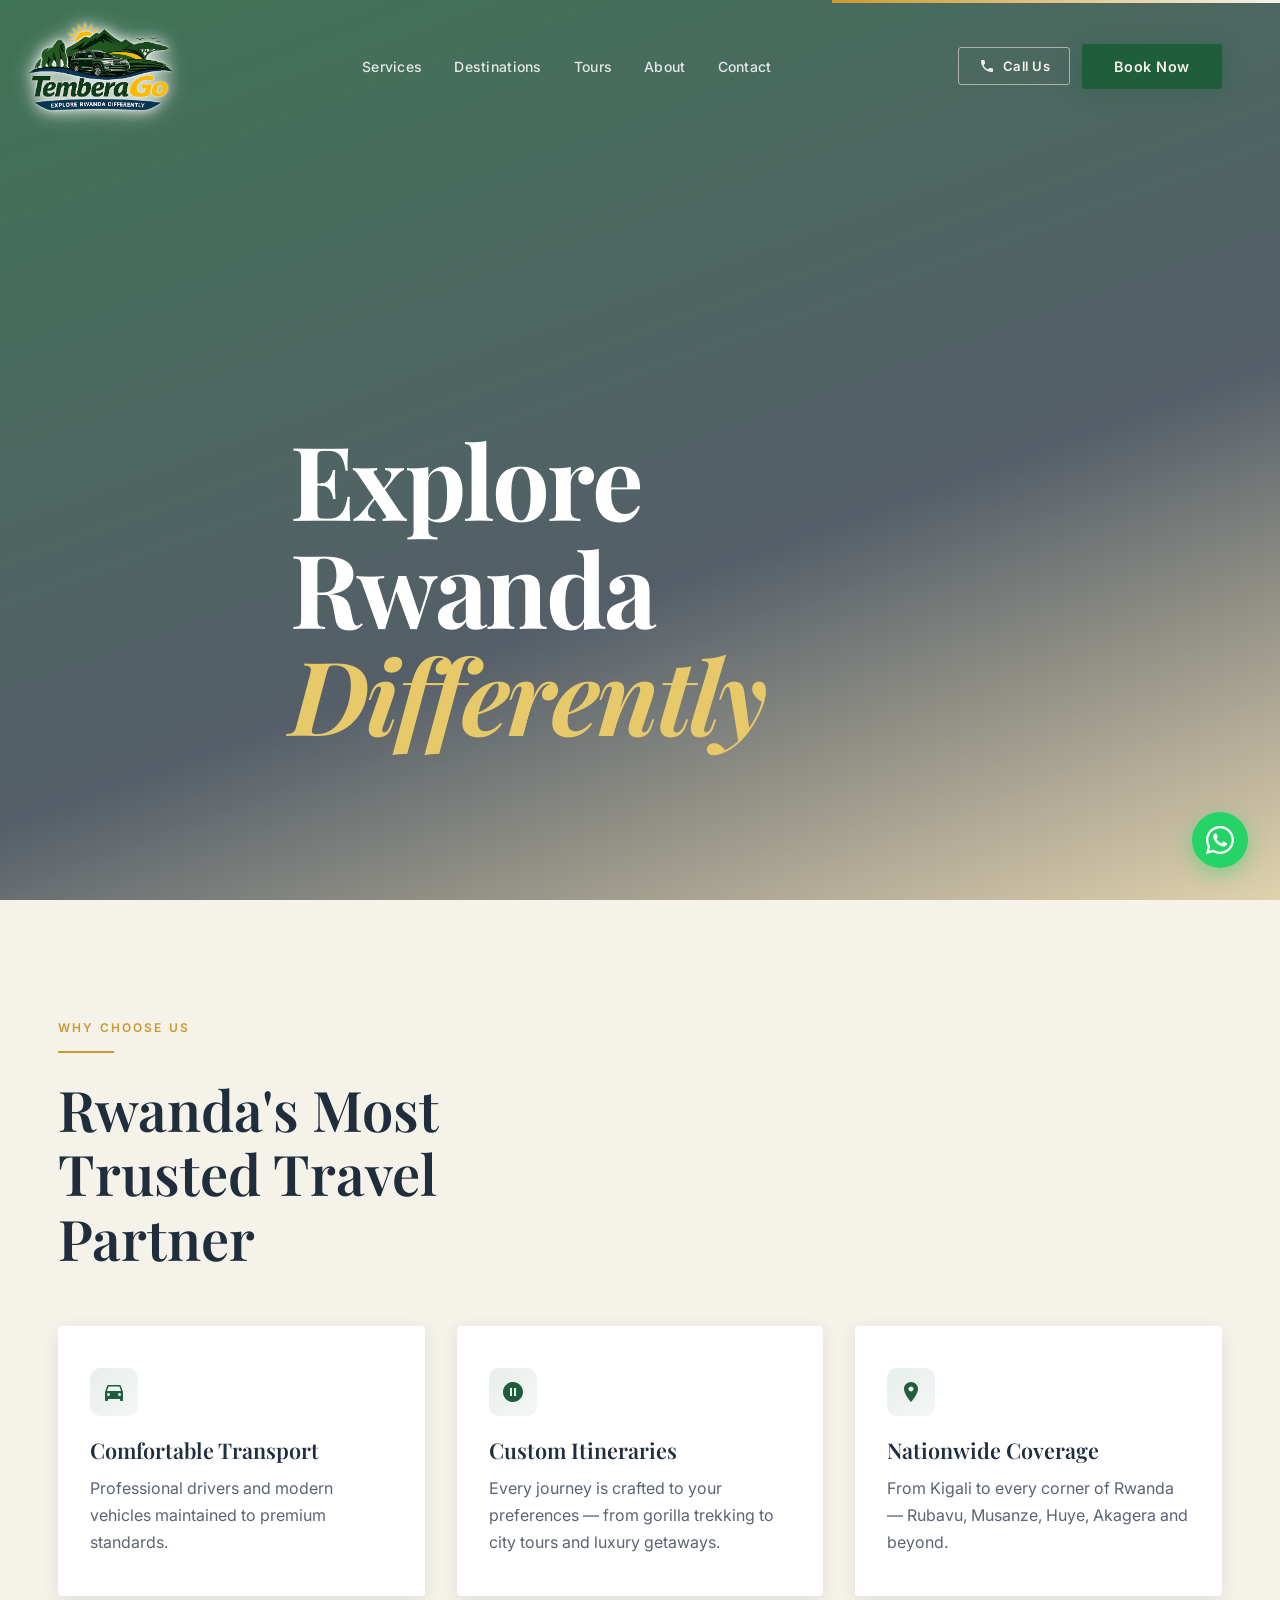
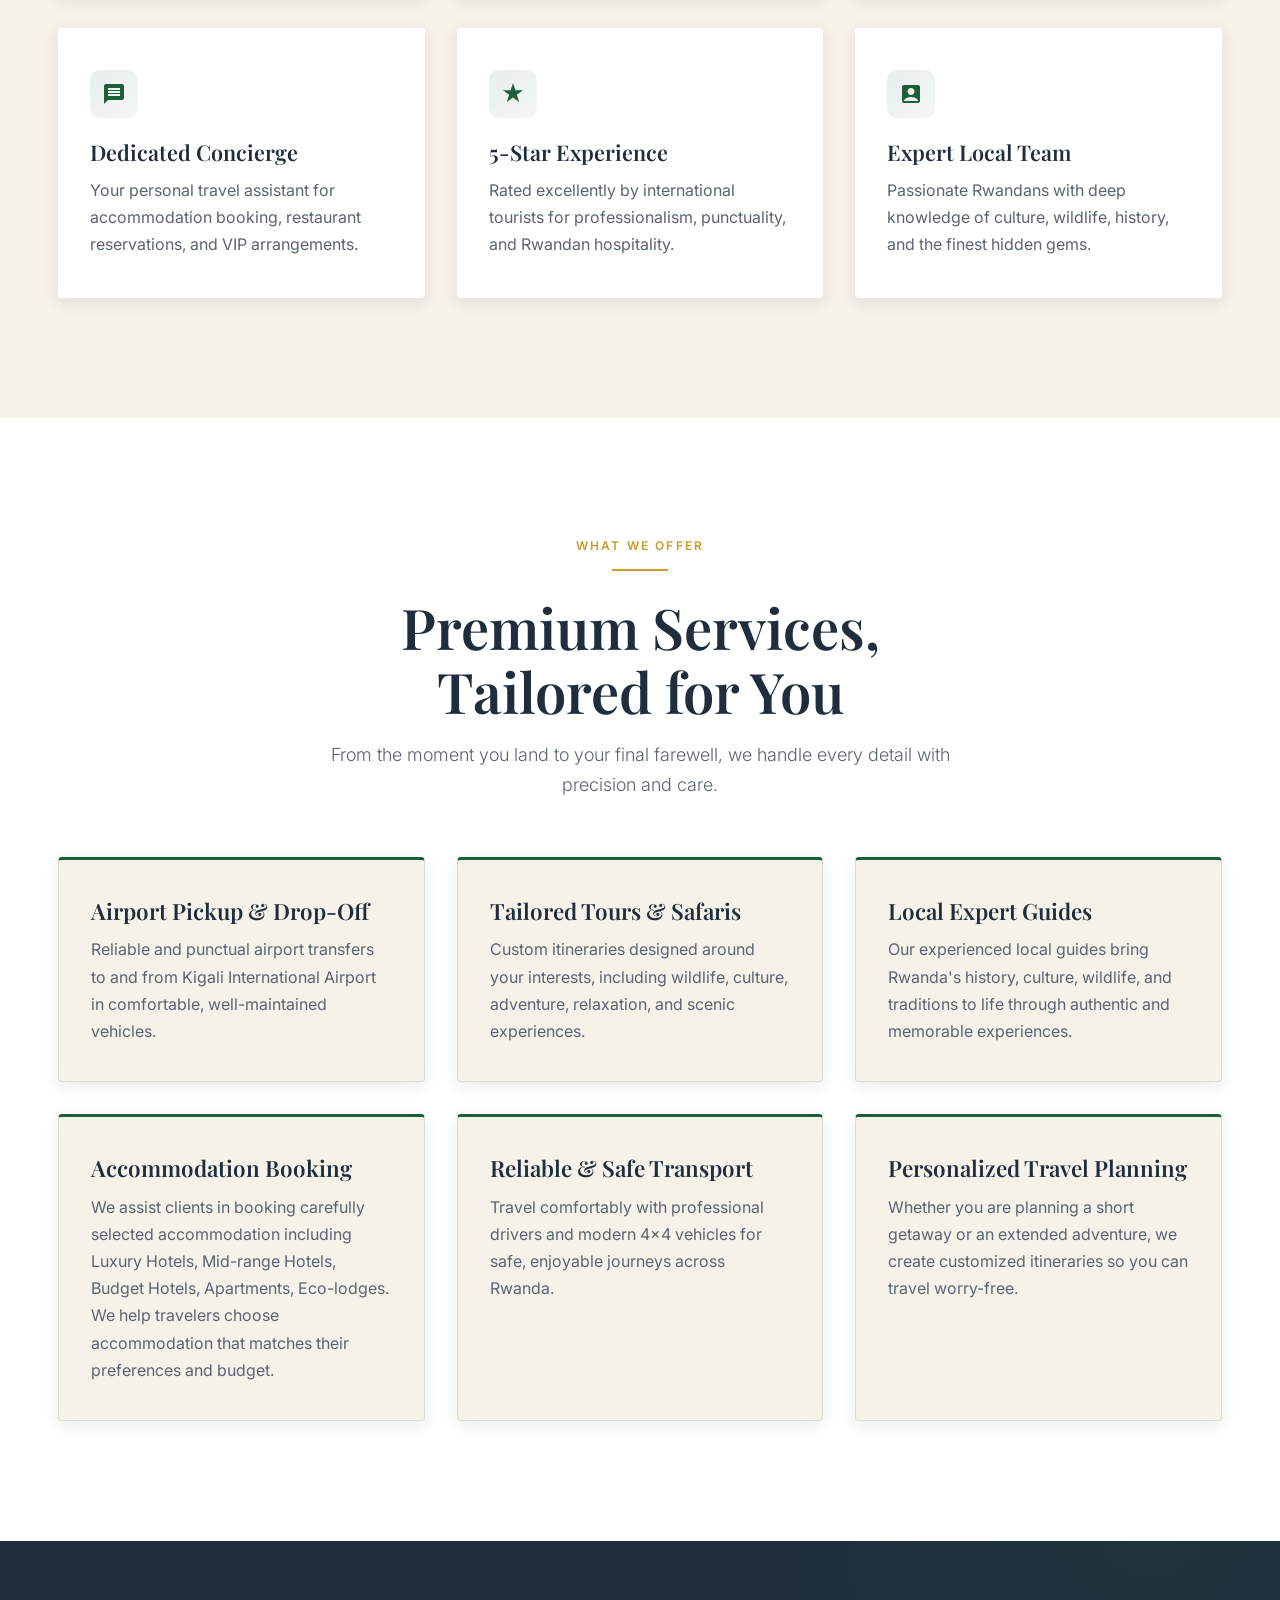
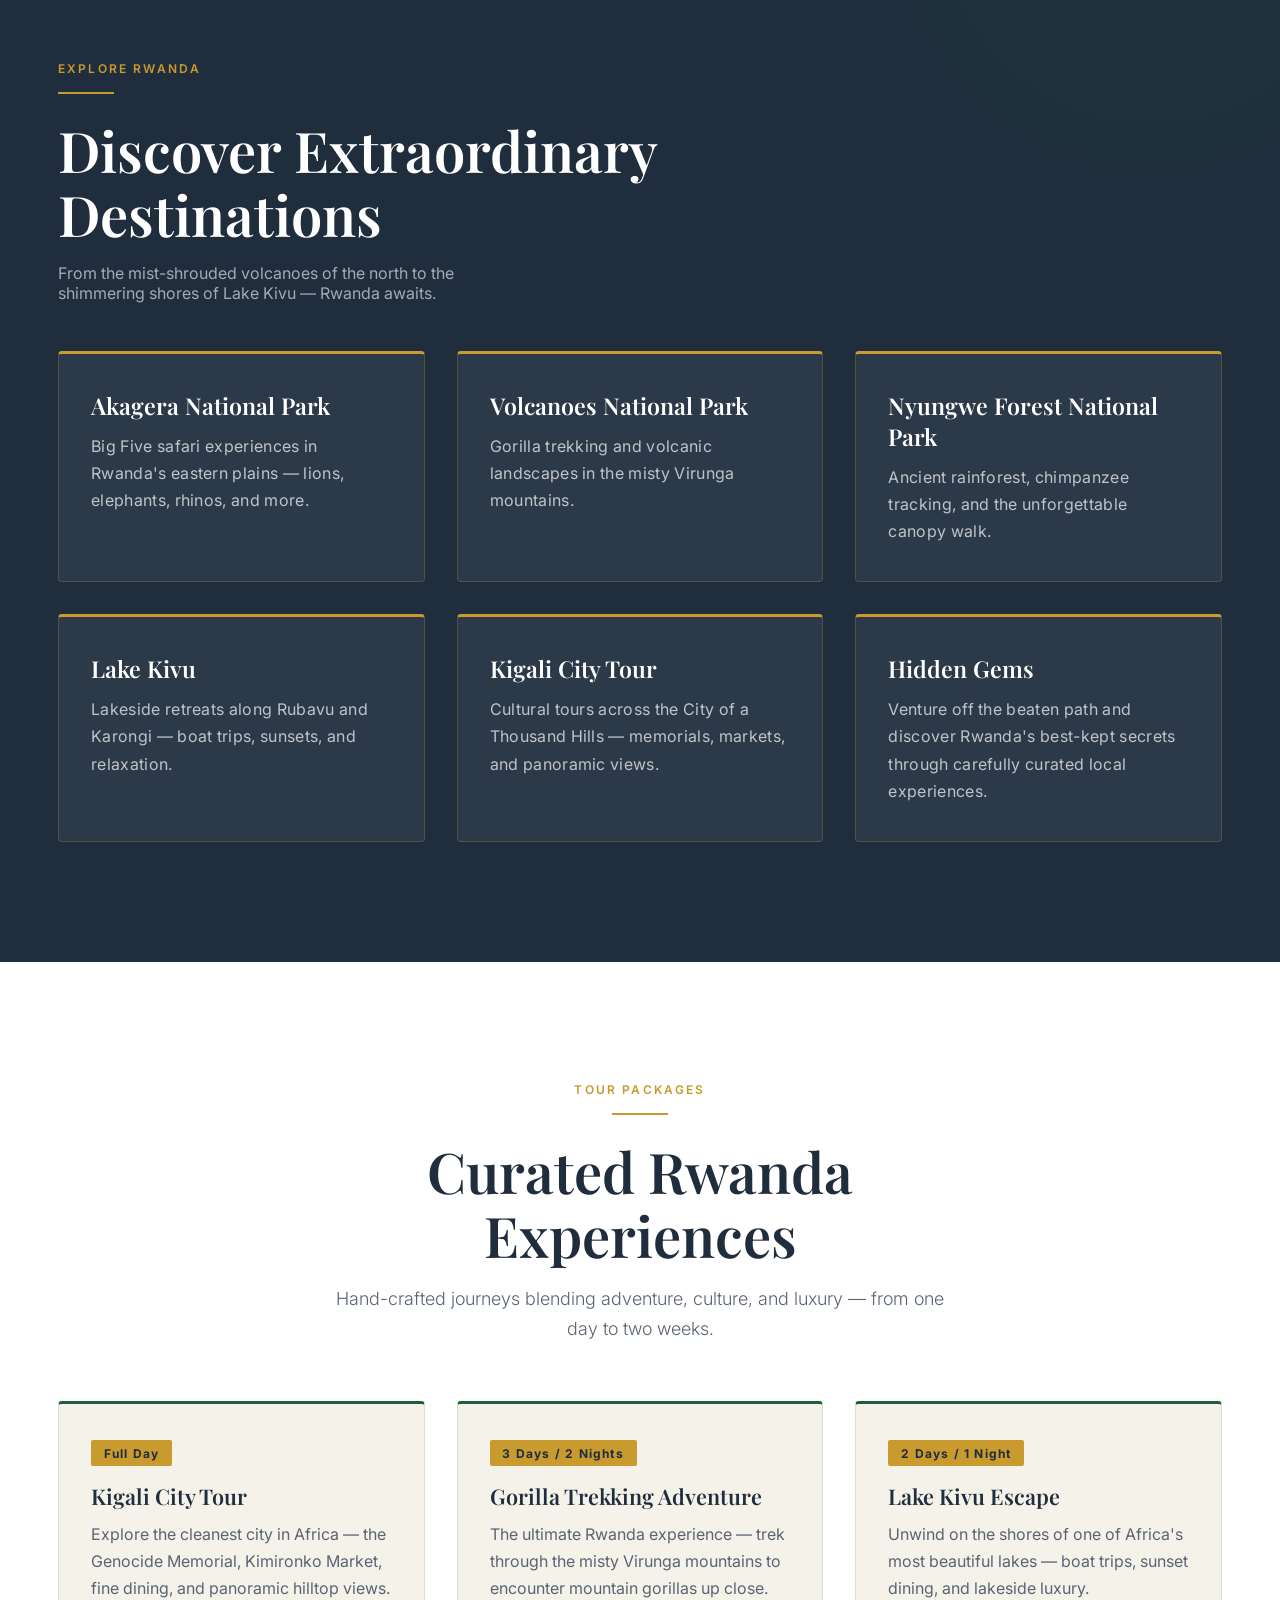
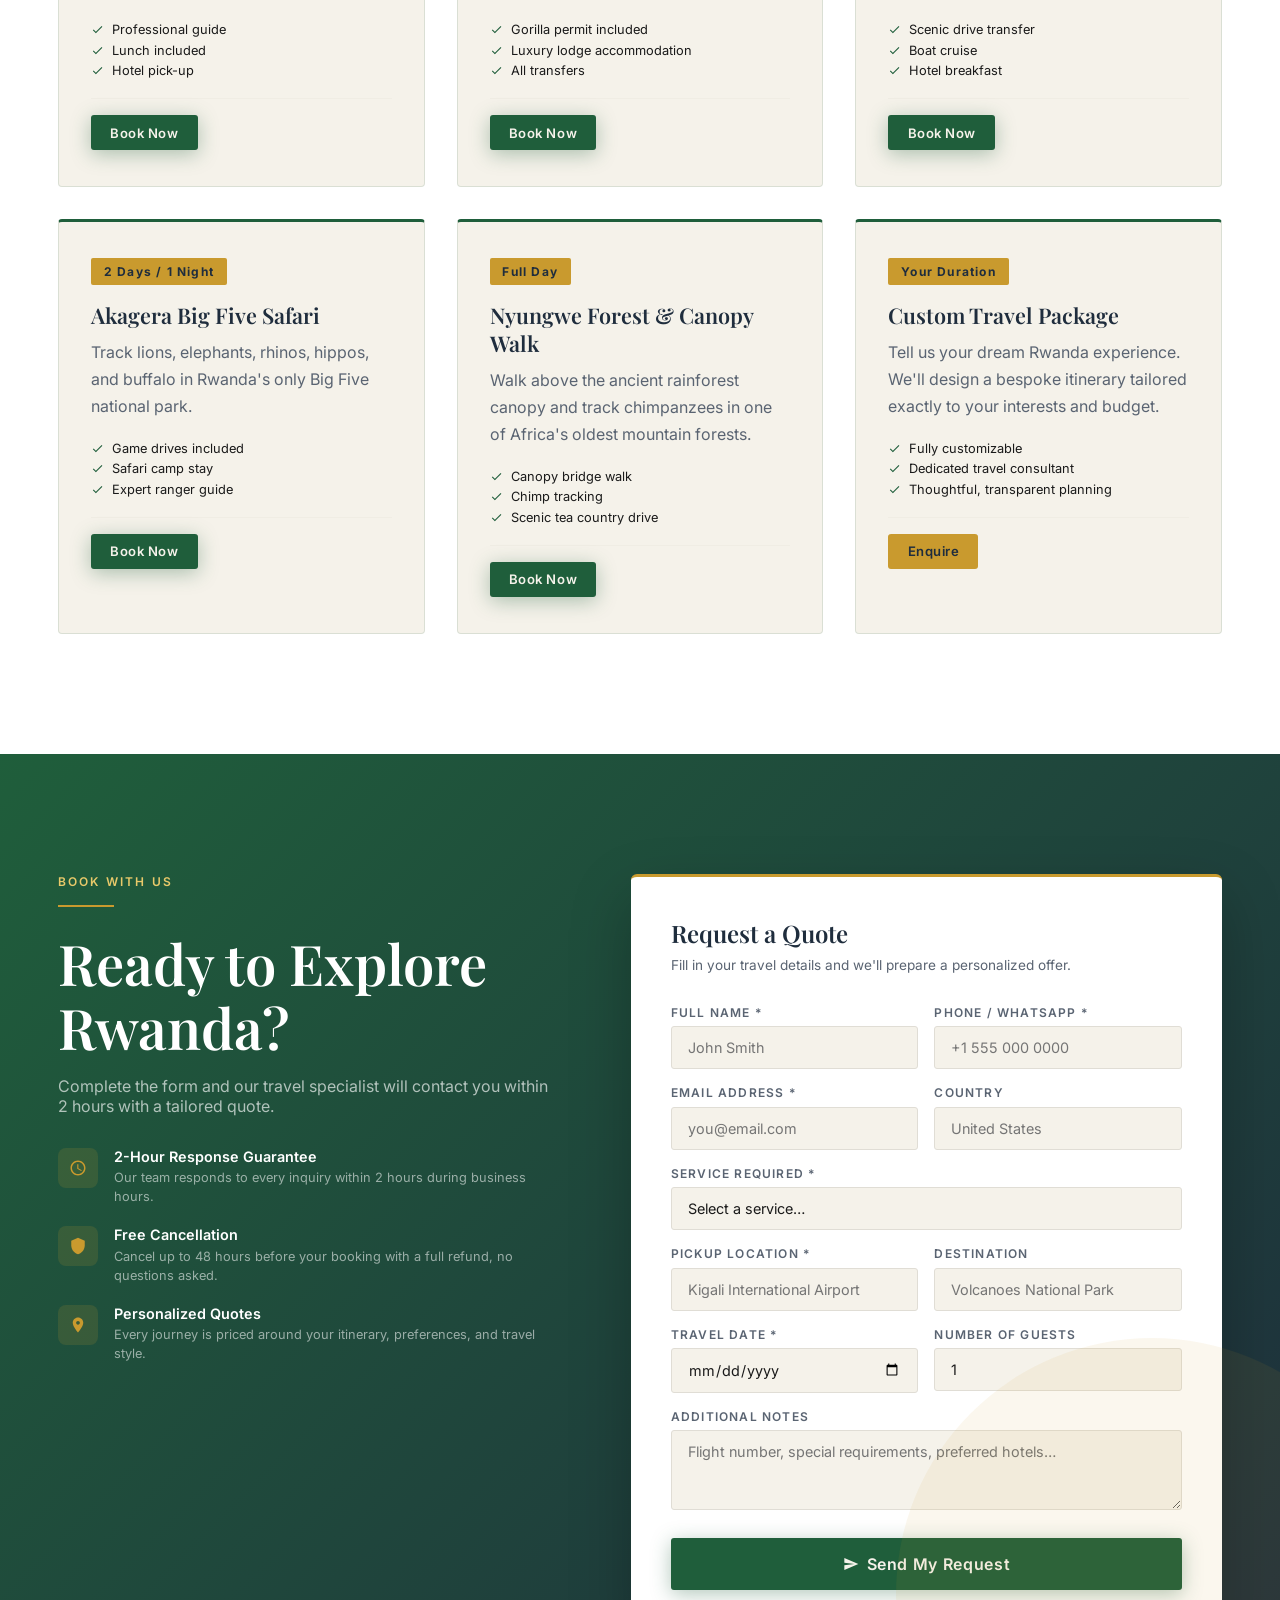
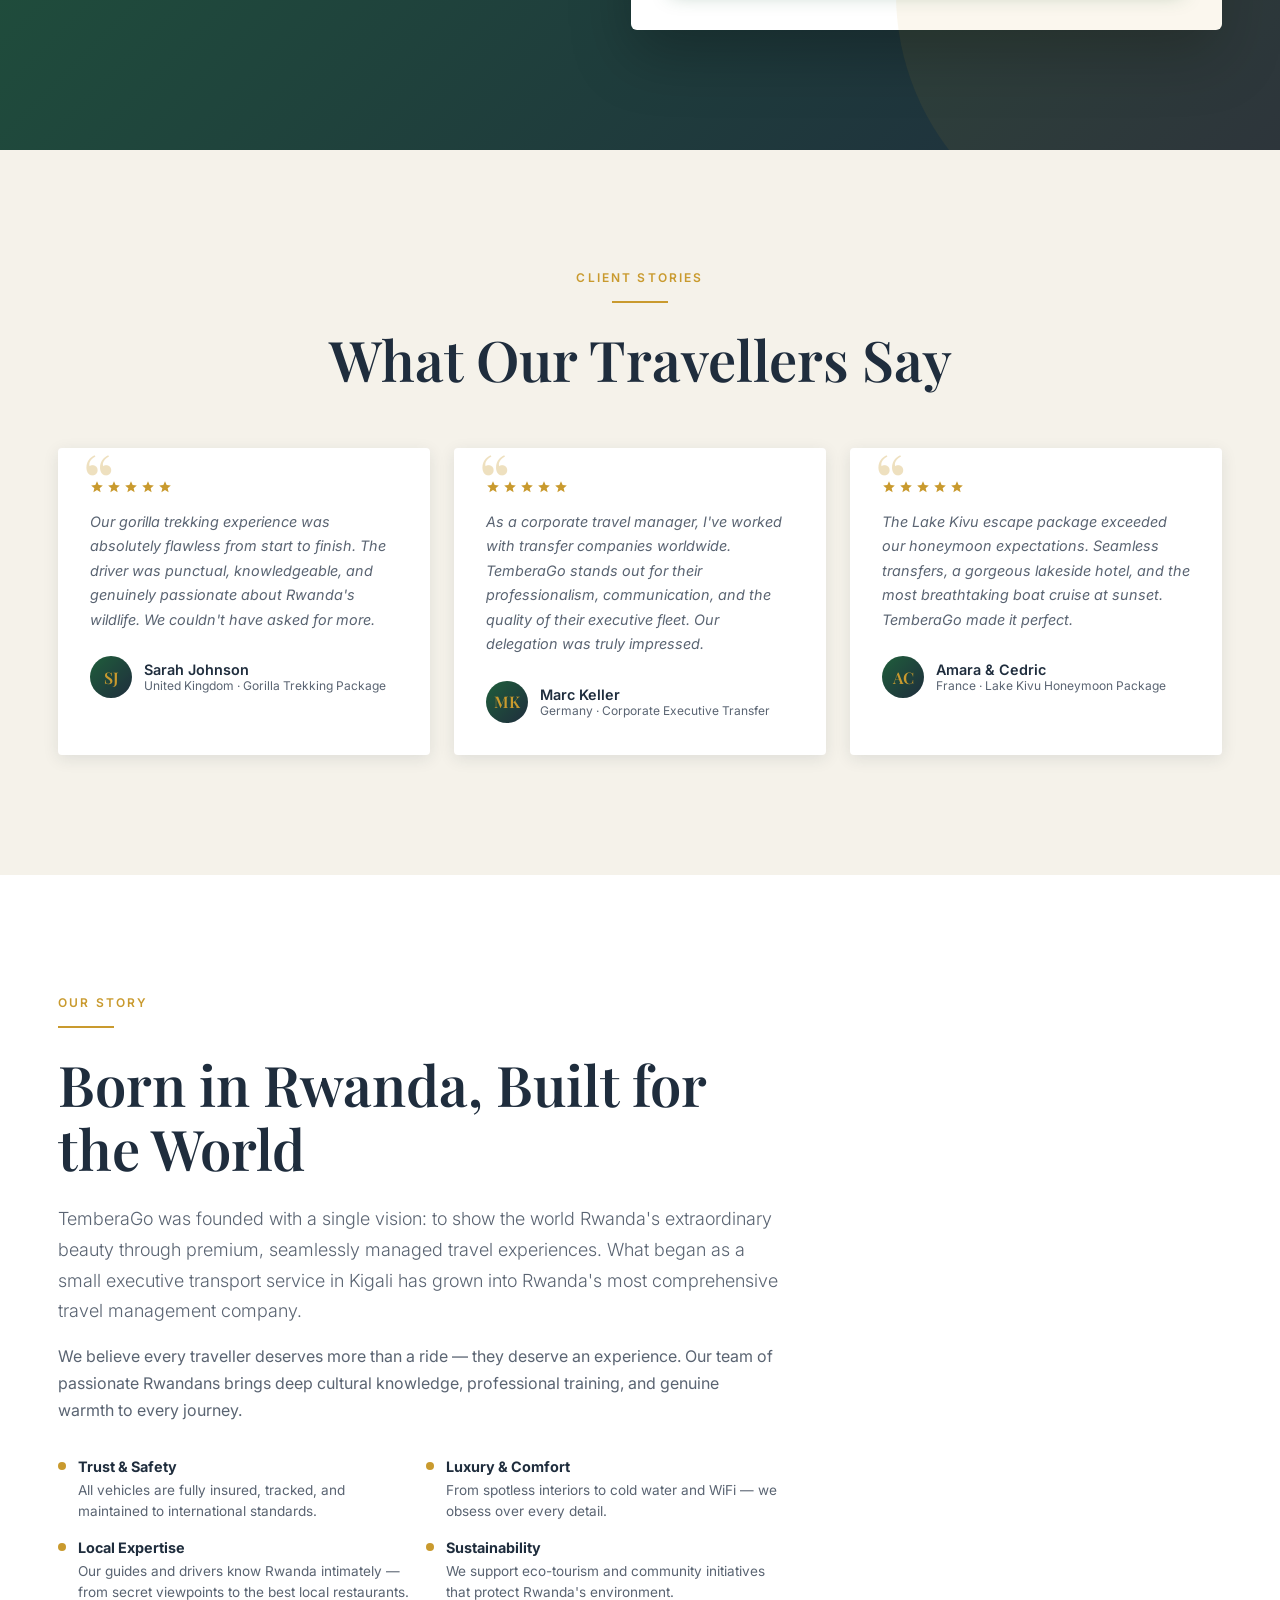
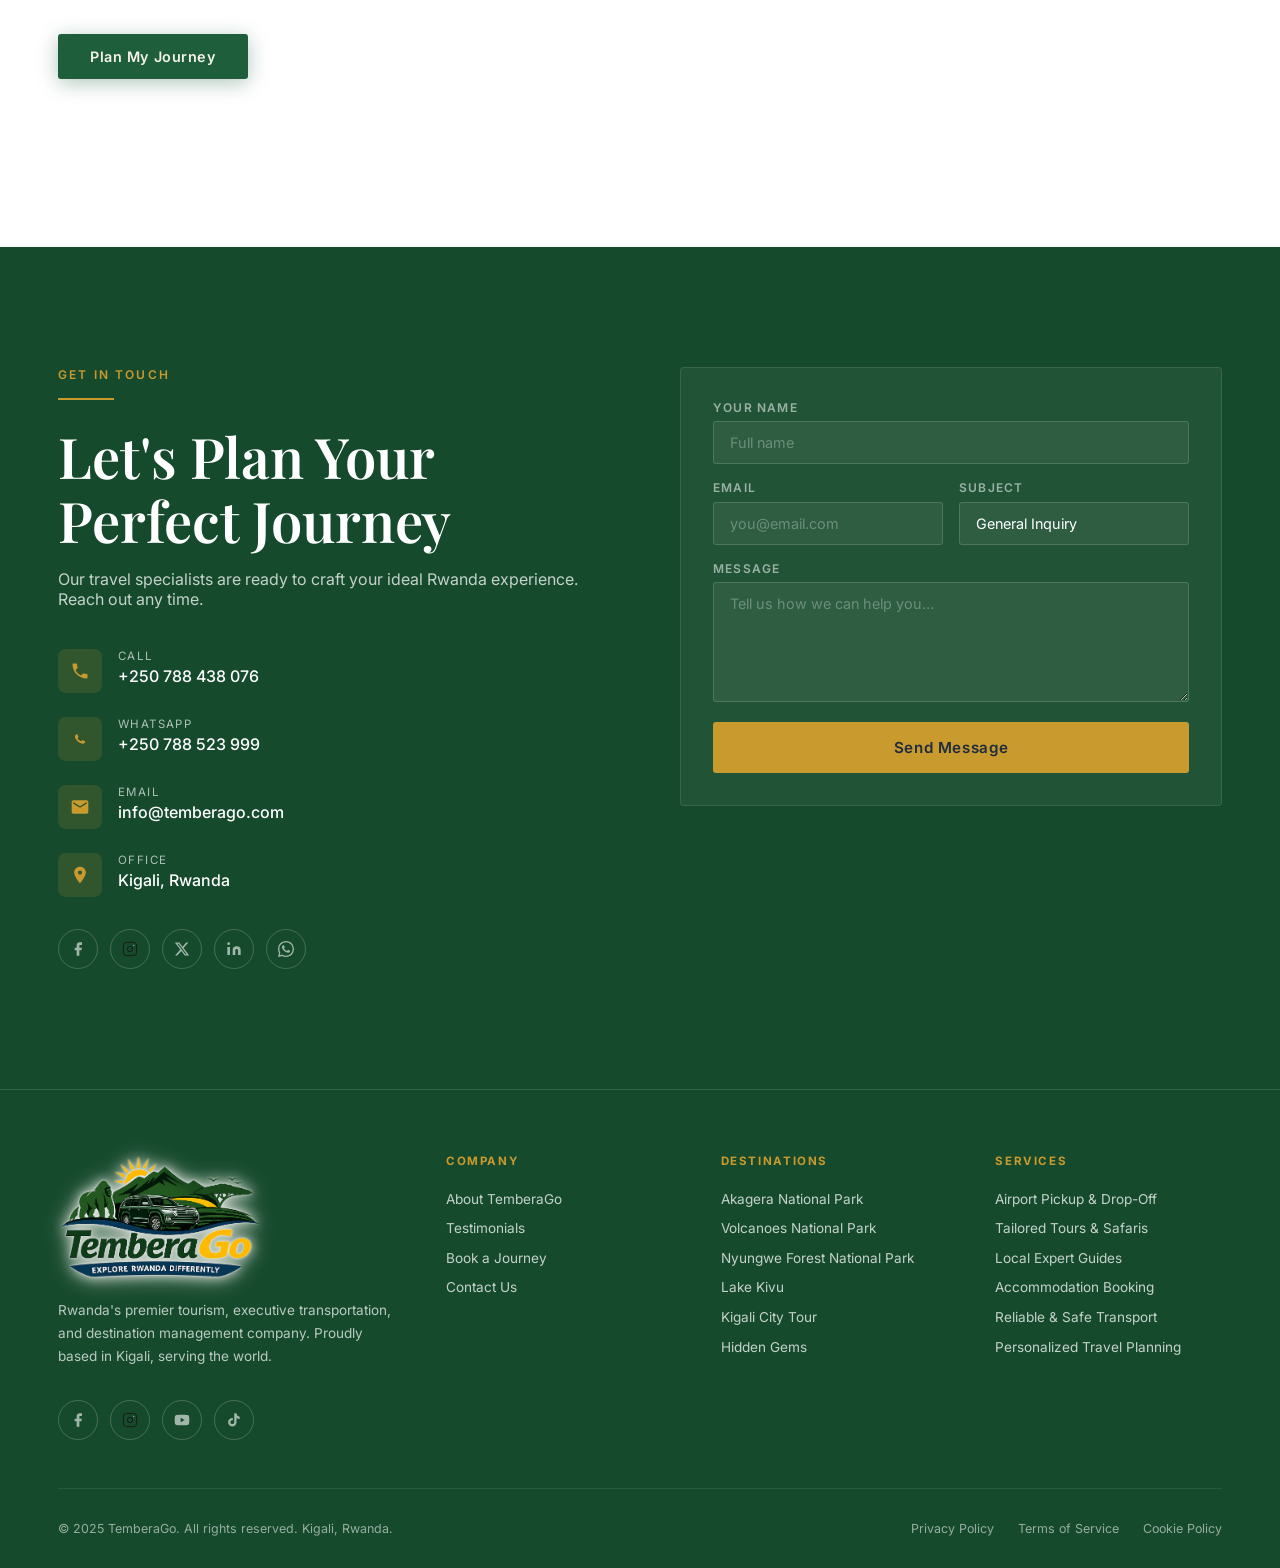
==== commit b5eb413a: "Mirror logo and package card updates in standalone HTML." ====
--- a/temberago.html
+++ b/temberago.html
@@ -173,7 +173,7 @@
       margin-left: clamp(-2rem, -3vw, -0.75rem);
     }
     .nav-logo img {
-      height: 110px;
+      height: 92px;
       width: auto;
       display: block;
       /* Soft light halo so dark greens stay readable on navy / footer */
@@ -183,10 +183,10 @@
         drop-shadow(0 1px 10px rgba(245,242,234,0.55));
     }
     #navbar.scrolled .nav-logo img {
-      height: 85px;
+      height: 72px;
     }
     .nav-logo img.nav-logo-lg {
-      height: 150px;
+      height: 125px;
     }
     .nav-links {
       display: flex;
@@ -724,52 +724,39 @@
     .pkg-card {
       border-radius: 4px;
       overflow: hidden;
-      border: 1.5px solid #e8e5dc;
+      background: var(--ivory);
+      border: 1.5px solid rgba(31,94,59,0.12);
+      border-top: 3px solid var(--green);
       transition: border-color 0.3s, transform 0.3s, box-shadow 0.3s;
     }
     .pkg-card:hover {
-      border-color: var(--gold);
+      border-top-color: var(--gold);
       transform: translateY(-5px);
       box-shadow: var(--shadow);
     }
-    .pkg-thumb {
-      aspect-ratio: 3/2;
-      position: relative;
-      overflow: hidden;
-      background: linear-gradient(135deg, #1a2e1e, #0e1c14);
-      display: flex; align-items: center; justify-content: center;
-    }
-    .pkg-thumb-img {
-      width: 100%; height: 100%;
-      object-fit: cover;
-      transition: transform 0.5s;
-    }
-    .pkg-card:hover .pkg-thumb-img { transform: scale(1.07); }
-    .pkg-thumb-overlay {
-      position: absolute;
-      inset: 0;
-      background: linear-gradient(to top, rgba(31,45,61,0.7) 0%, transparent 60%);
-    }
+    .pkg-thumb,
+    .pkg-thumb-img,
+    .pkg-thumb-overlay { display: none !important; }
     .pkg-duration {
-      position: absolute;
-      bottom: 0.75rem; left: 0.75rem;
+      display: inline-block;
       background: var(--gold);
       color: var(--navy);
-      font-size: 0.7rem;
+      font-size: 0.75rem;
       font-weight: 700;
       letter-spacing: 0.1em;
-      padding: 0.3rem 0.7rem;
+      padding: 0.35rem 0.8rem;
       border-radius: 2px;
-    }
-    .pkg-body { padding: 1.5rem; }
+      margin-bottom: 1rem;
+    }
+    .pkg-body { padding: 2.25rem 2rem; }
     .pkg-name {
       font-family: 'Playfair Display', serif;
-      font-size: 1.15rem;
+      font-size: 1.35rem;
       font-weight: 600;
       color: var(--navy);
-      margin-bottom: 0.5rem;
-    }
-    .pkg-desc { font-size: 0.85rem; color: var(--muted); line-height: 1.6; margin-bottom: 1.25rem; }
+      margin-bottom: 0.65rem;
+    }
+    .pkg-desc { font-size: 1rem; color: var(--muted); line-height: 1.7; margin-bottom: 1.25rem; }
     .pkg-highlights { margin-bottom: 1.25rem; }
     .pkg-hl {
       display: flex;
@@ -941,34 +928,12 @@
        SECTION: ABOUT / STORY
     ============================================ */
     #about { background: white; }
-    .about-wrap { display: grid; grid-template-columns: 1fr 1fr; gap: 5rem; align-items: center; }
-    .about-visual {
-      position: relative;
-    }
-    .about-img-main {
-      border-radius: 4px;
-      aspect-ratio: 4/5;
-      background: linear-gradient(135deg, #1a3d28, #0e1c14);
-      overflow: hidden;
-      position: relative;
-    }
-    .about-img-main img {
-      width: 100%; height: 100%;
-      object-fit: cover;
-    }
-    .about-img-accent {
-      position: absolute;
-      bottom: -2rem;
-      right: -2rem;
-      width: 55%;
-      aspect-ratio: 4/3;
-      background: var(--navy);
-      border-radius: 4px;
-      overflow: hidden;
-      border: 4px solid white;
-      box-shadow: var(--shadow);
-    }
-    .about-img-accent img { width: 100%; height: 100%; object-fit: cover; }
+    .about-wrap { display: grid; grid-template-columns: 1fr; gap: 2rem; align-items: start; max-width: 720px; }
+    .about-visual { display: none !important; }
+    .about-img-main,
+    .about-img-accent,
+    .about-img-main img,
+    .about-img-accent img { display: none !important; }
     .about-badge {
       position: absolute;
       top: 2rem; left: -1.5rem;
@@ -1610,12 +1575,8 @@
     <div class="pkg-grid">
 
       <div class="pkg-card reveal">
-        <div class="pkg-thumb">
-          <img class="pkg-thumb-img" src="https://images.unsplash.com/photo-1611348586749-5d56a24b7a17?w=700&q=80" alt="Kigali City Tour" loading="lazy" />
-          <div class="pkg-thumb-overlay"></div>
+        <div class="pkg-body">
           <div class="pkg-duration">Full Day</div>
-        </div>
-        <div class="pkg-body">
           <div class="pkg-name">Kigali City Tour</div>
           <div class="pkg-desc">Explore the cleanest city in Africa — the Genocide Memorial, Kimironko Market, fine dining, and panoramic hilltop views.</div>
           <div class="pkg-highlights">
@@ -1630,12 +1591,8 @@
       </div>
 
       <div class="pkg-card reveal reveal-delay-1">
-        <div class="pkg-thumb">
-          <img class="pkg-thumb-img" src="https://images.unsplash.com/photo-1518715308788-3005759c29fe?w=700&q=80" alt="Gorilla Trekking" loading="lazy" />
-          <div class="pkg-thumb-overlay"></div>
+        <div class="pkg-body">
           <div class="pkg-duration">3 Days / 2 Nights</div>
-        </div>
-        <div class="pkg-body">
           <div class="pkg-name">Gorilla Trekking Adventure</div>
           <div class="pkg-desc">The ultimate Rwanda experience — trek through the misty Virunga mountains to encounter mountain gorillas up close.</div>
           <div class="pkg-highlights">
@@ -1650,12 +1607,8 @@
       </div>
 
       <div class="pkg-card reveal reveal-delay-2">
-        <div class="pkg-thumb">
-          <img class="pkg-thumb-img" src="https://images.unsplash.com/photo-1580060839134-75a5edca2e99?w=700&q=80" alt="Lake Kivu Escape" loading="lazy" />
-          <div class="pkg-thumb-overlay"></div>
+        <div class="pkg-body">
           <div class="pkg-duration">2 Days / 1 Night</div>
-        </div>
-        <div class="pkg-body">
           <div class="pkg-name">Lake Kivu Escape</div>
           <div class="pkg-desc">Unwind on the shores of one of Africa's most beautiful lakes — boat trips, sunset dining, and lakeside luxury.</div>
           <div class="pkg-highlights">
@@ -1670,12 +1623,8 @@
       </div>
 
       <div class="pkg-card reveal">
-        <div class="pkg-thumb">
-          <img class="pkg-thumb-img" src="https://images.unsplash.com/photo-1516426122078-c23e76319801?w=700&q=80" alt="Akagera Safari" loading="lazy" />
-          <div class="pkg-thumb-overlay"></div>
+        <div class="pkg-body">
           <div class="pkg-duration">2 Days / 1 Night</div>
-        </div>
-        <div class="pkg-body">
           <div class="pkg-name">Akagera Big Five Safari</div>
           <div class="pkg-desc">Track lions, elephants, rhinos, hippos, and buffalo in Rwanda's only Big Five national park.</div>
           <div class="pkg-highlights">
@@ -1690,12 +1639,8 @@
       </div>
 
       <div class="pkg-card reveal reveal-delay-1">
-        <div class="pkg-thumb">
-          <img class="pkg-thumb-img" src="https://images.unsplash.com/photo-1448375240586-882707db888b?w=700&q=80" alt="Nyungwe Forest" loading="lazy" />
-          <div class="pkg-thumb-overlay"></div>
+        <div class="pkg-body">
           <div class="pkg-duration">Full Day</div>
-        </div>
-        <div class="pkg-body">
           <div class="pkg-name">Nyungwe Forest &amp; Canopy Walk</div>
           <div class="pkg-desc">Walk above the ancient rainforest canopy and track chimpanzees in one of Africa's oldest mountain forests.</div>
           <div class="pkg-highlights">
@@ -1710,14 +1655,8 @@
       </div>
 
       <div class="pkg-card reveal reveal-delay-2">
-        <div class="pkg-thumb" style="background:var(--grad-primary);">
-          <div style="position:relative;width:100%;height:100%;display:flex;align-items:center;justify-content:center;flex-direction:column;gap:0.5rem;">
-            <svg viewBox="0 0 24 24" fill="rgba(201,154,46,0.5)" style="width:56px;height:56px;"><path d="M12 2C6.48 2 2 6.48 2 12s4.48 10 10 10 10-4.48 10-10S17.52 2 12 2zm-1 14H9V8h2v8zm4 0h-2V8h2v8z"/></svg>
-            <span style="color:rgba(255,255,255,0.5);font-size:0.8rem;letter-spacing:0.1em;">Custom Package</span>
-          </div>
+        <div class="pkg-body">
           <div class="pkg-duration">Your Duration</div>
-        </div>
-        <div class="pkg-body">
           <div class="pkg-name">Custom Travel Package</div>
           <div class="pkg-desc">Tell us your dream Rwanda experience. We'll design a bespoke itinerary tailored exactly to your interests and budget.</div>
           <div class="pkg-highlights">
@@ -1933,7 +1872,7 @@
 <section id="about" class="section">
   <div class="container">
     <div class="about-wrap">
-      <div class="about-visual reveal">
+      <div class="about-visual reveal ui-deferred" hidden>
         <div class="about-img-main">
           <img src="https://images.unsplash.com/photo-1611348586749-5d56a24b7a17?w=700&q=80" alt="Kigali Rwanda cityscape" loading="lazy" />
         </div>
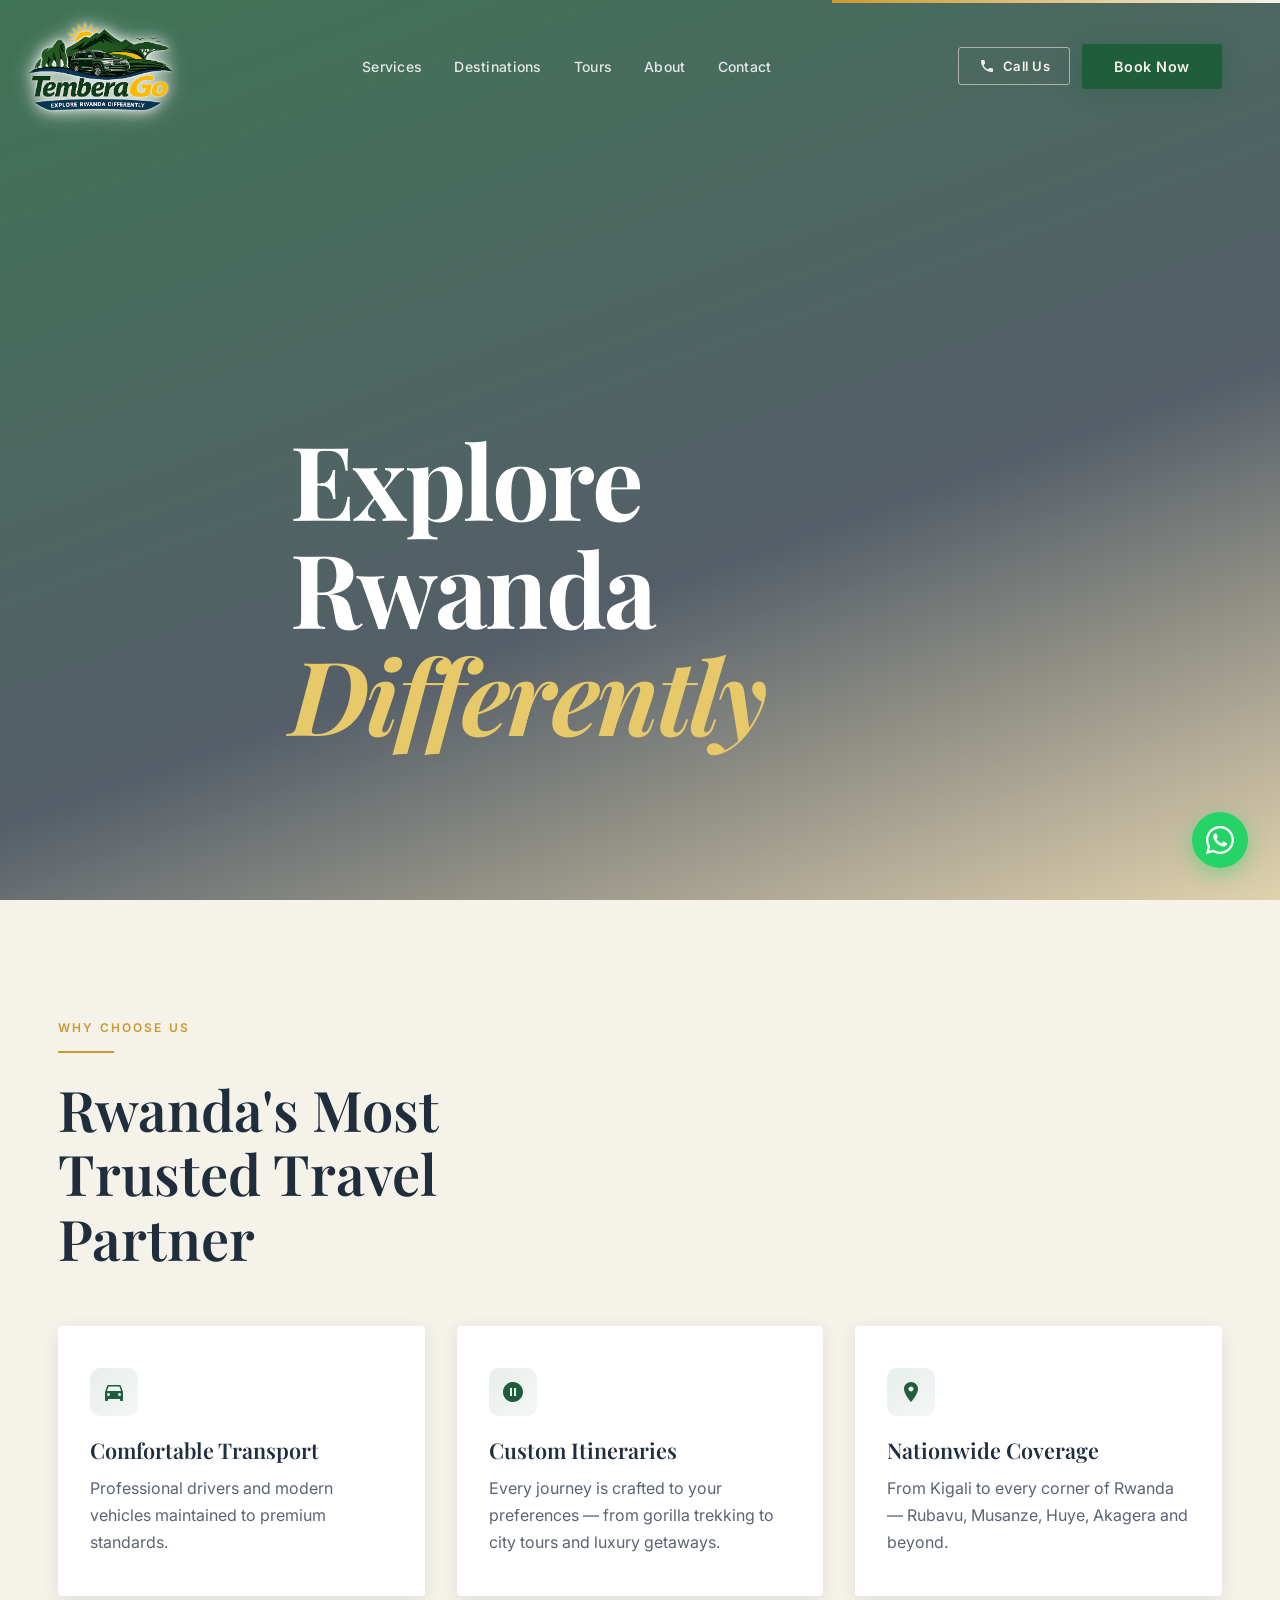
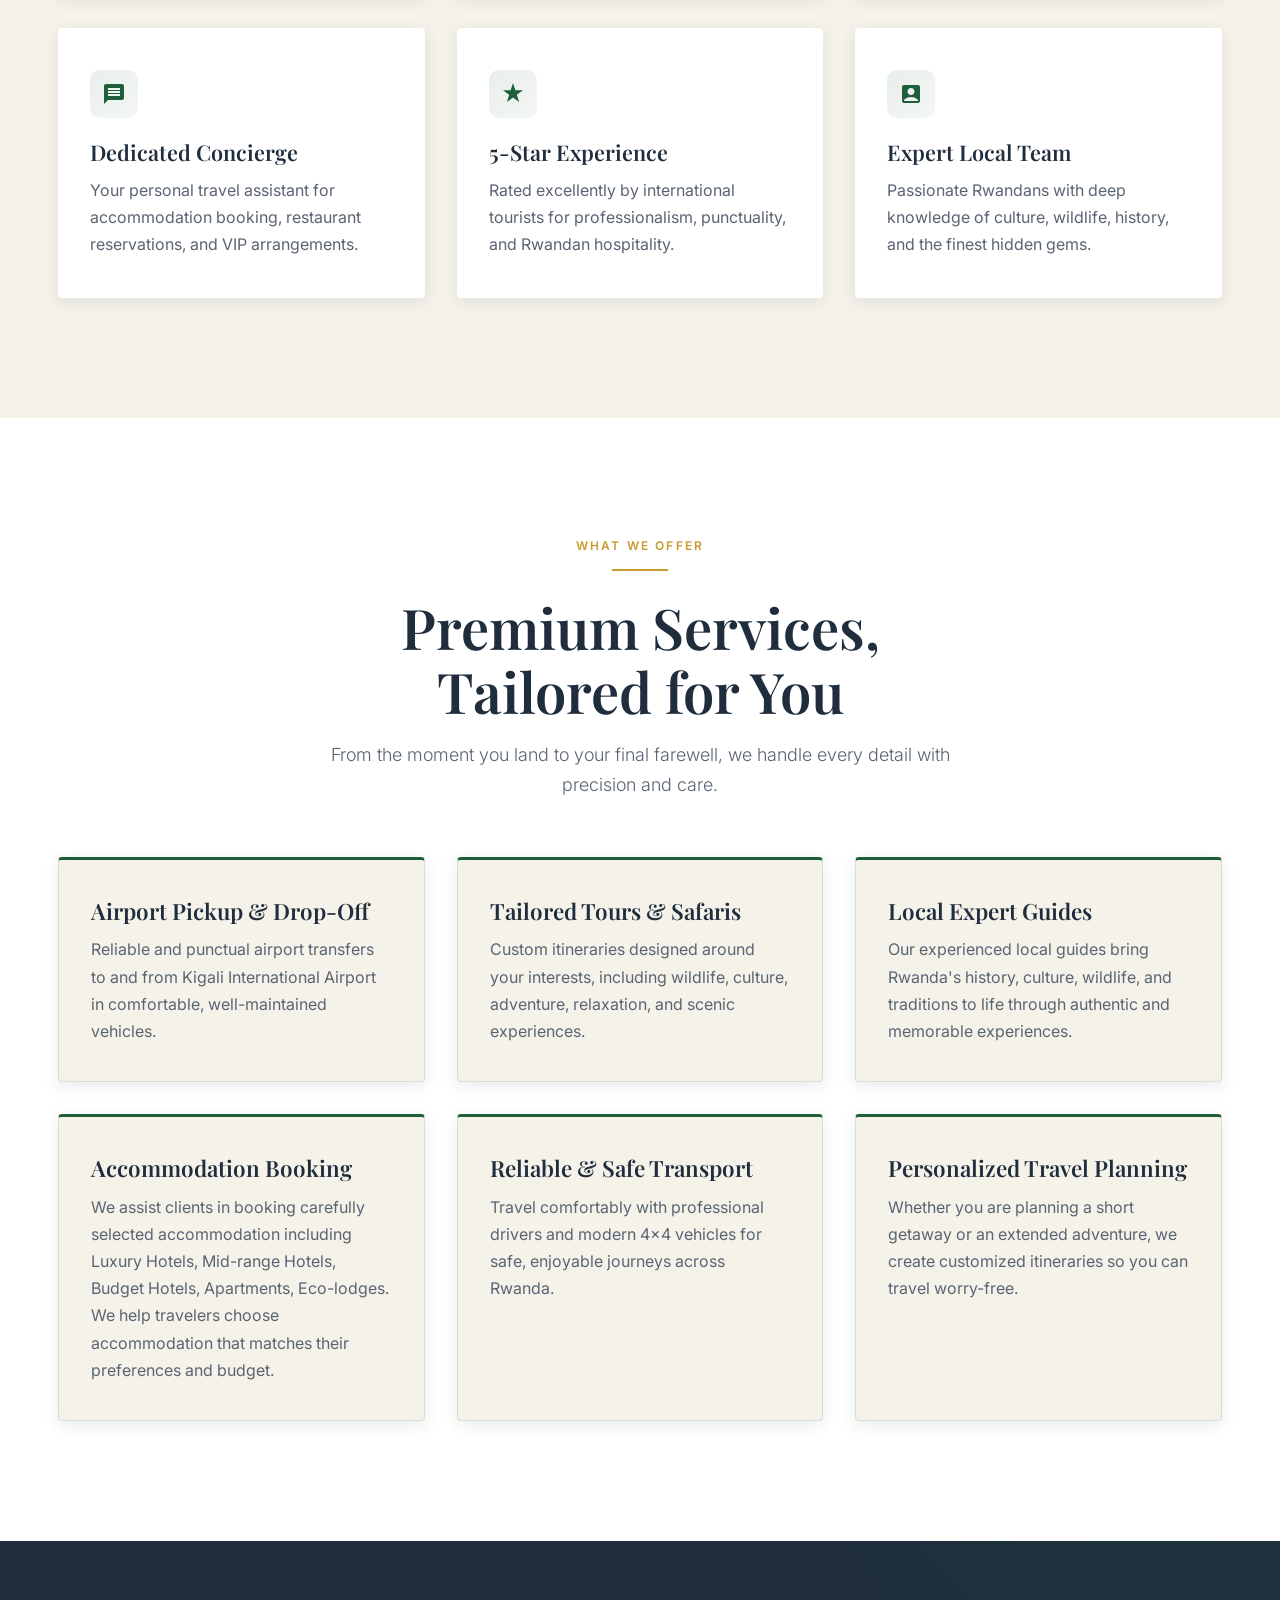
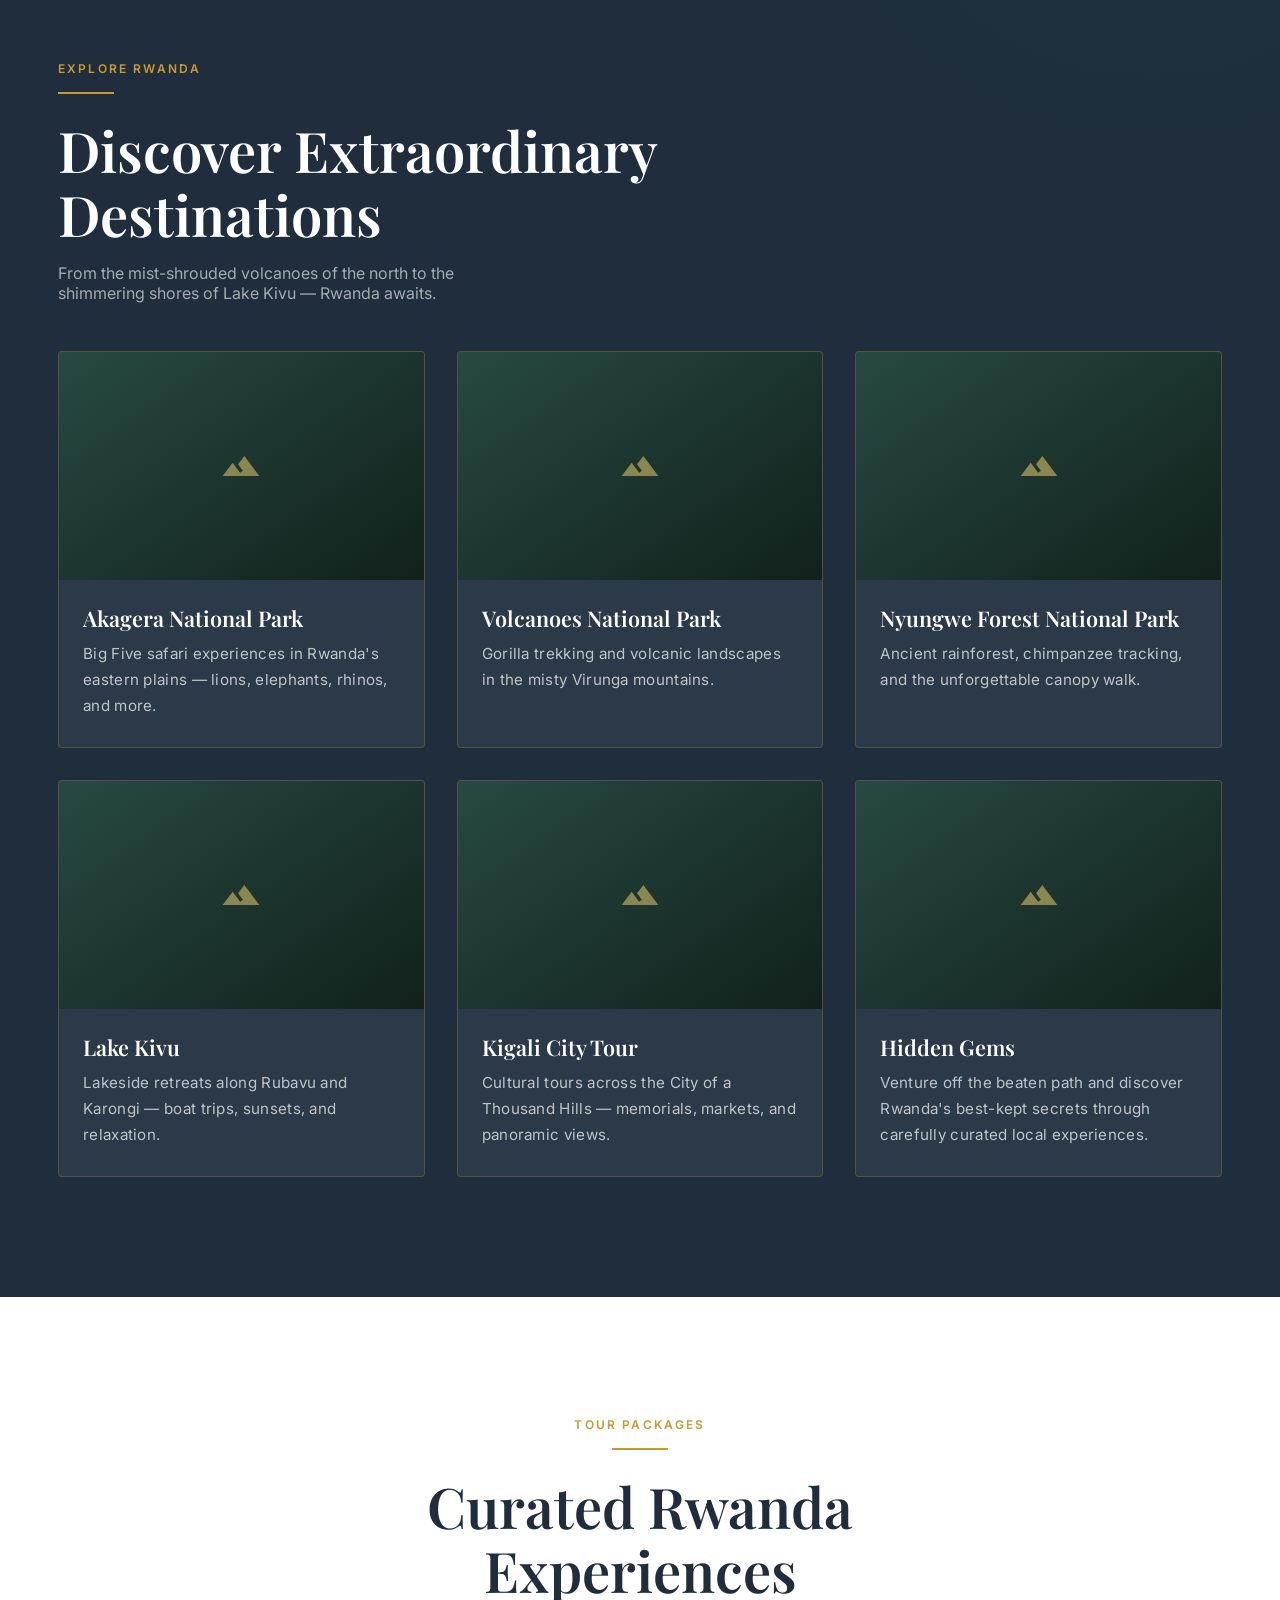
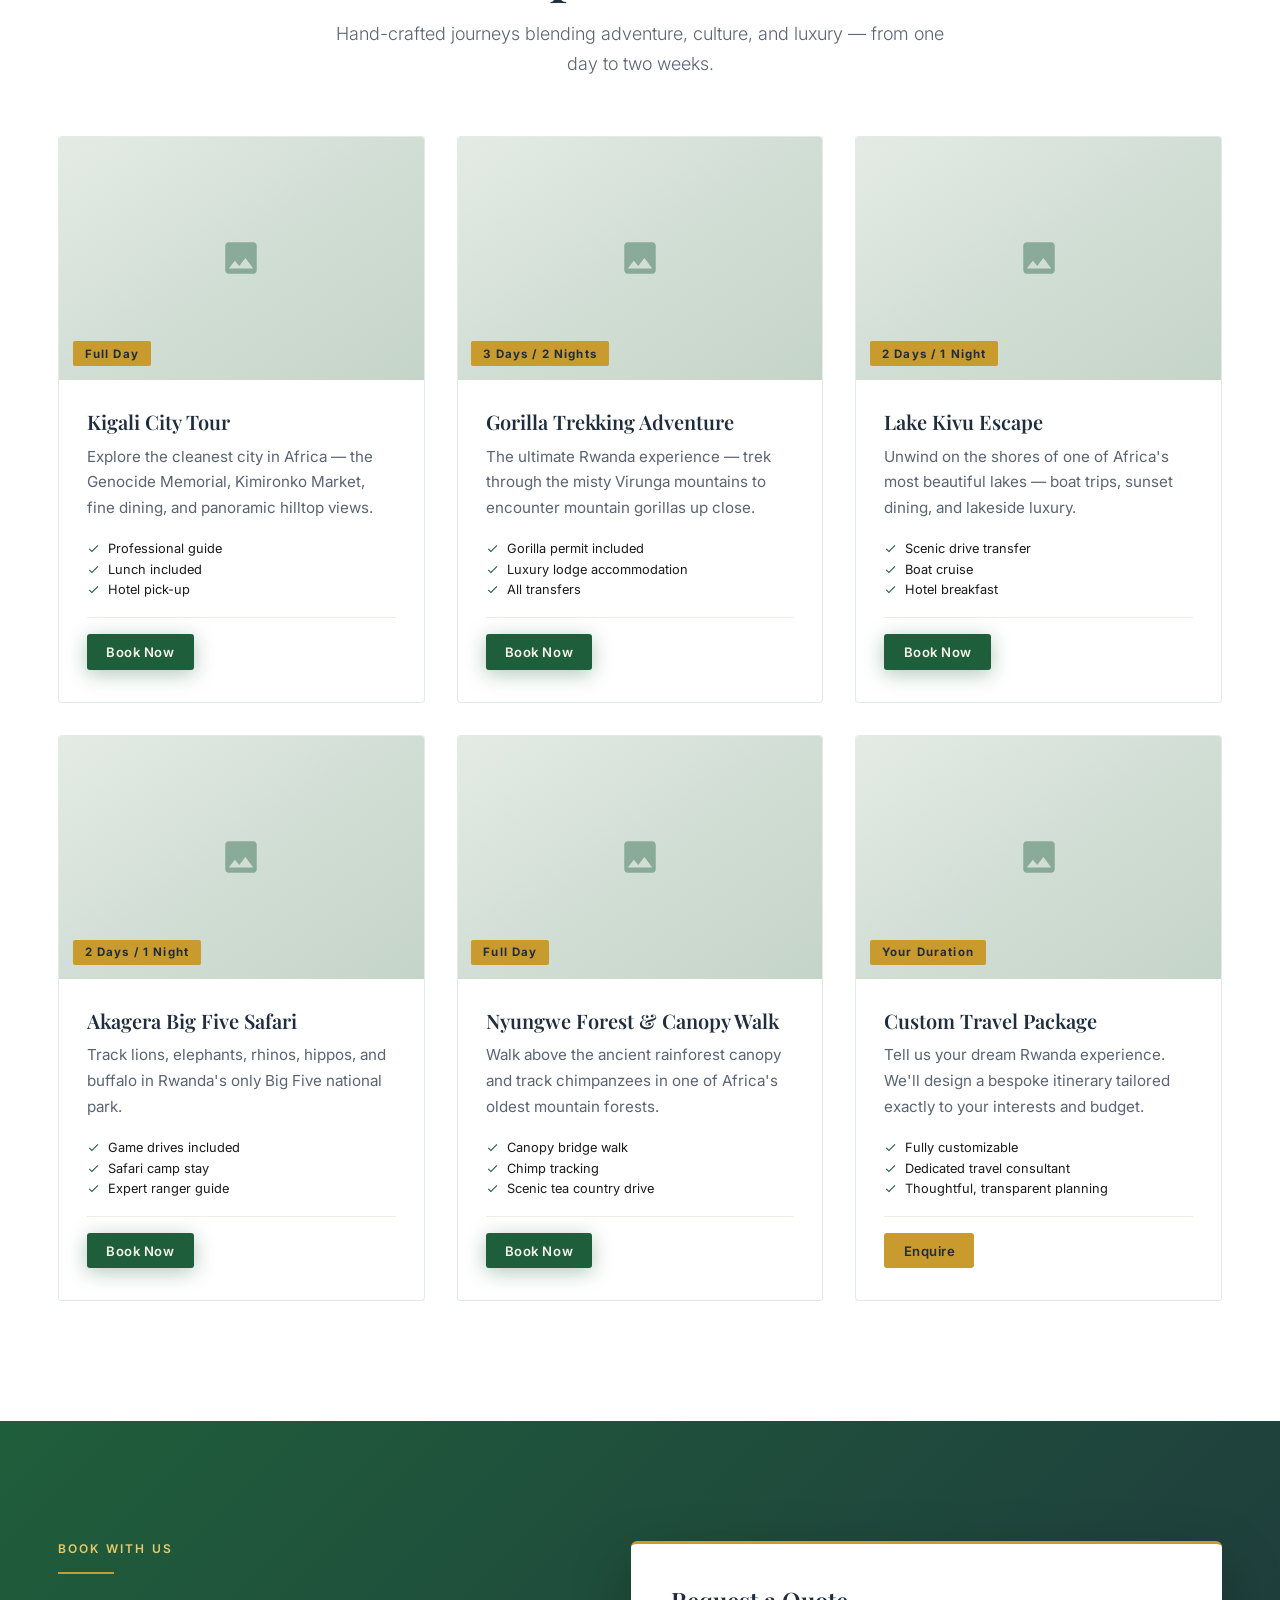
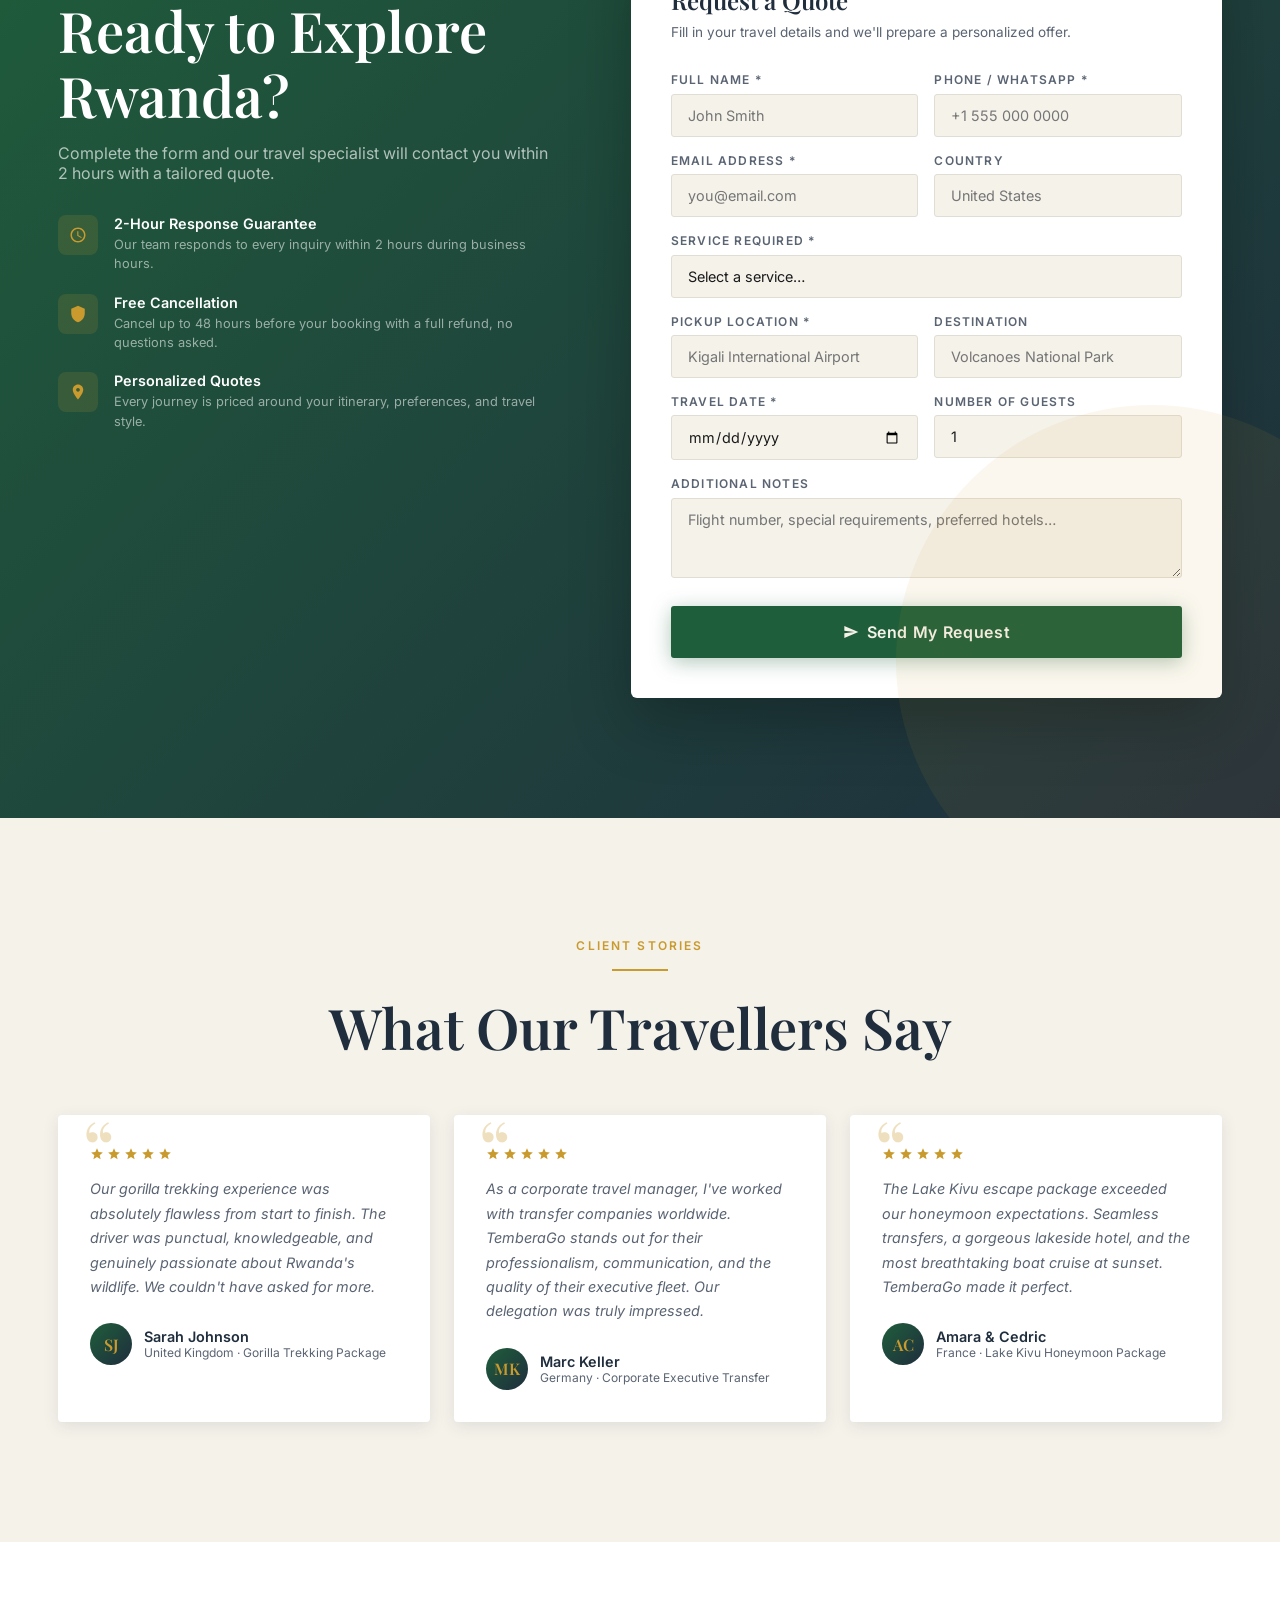
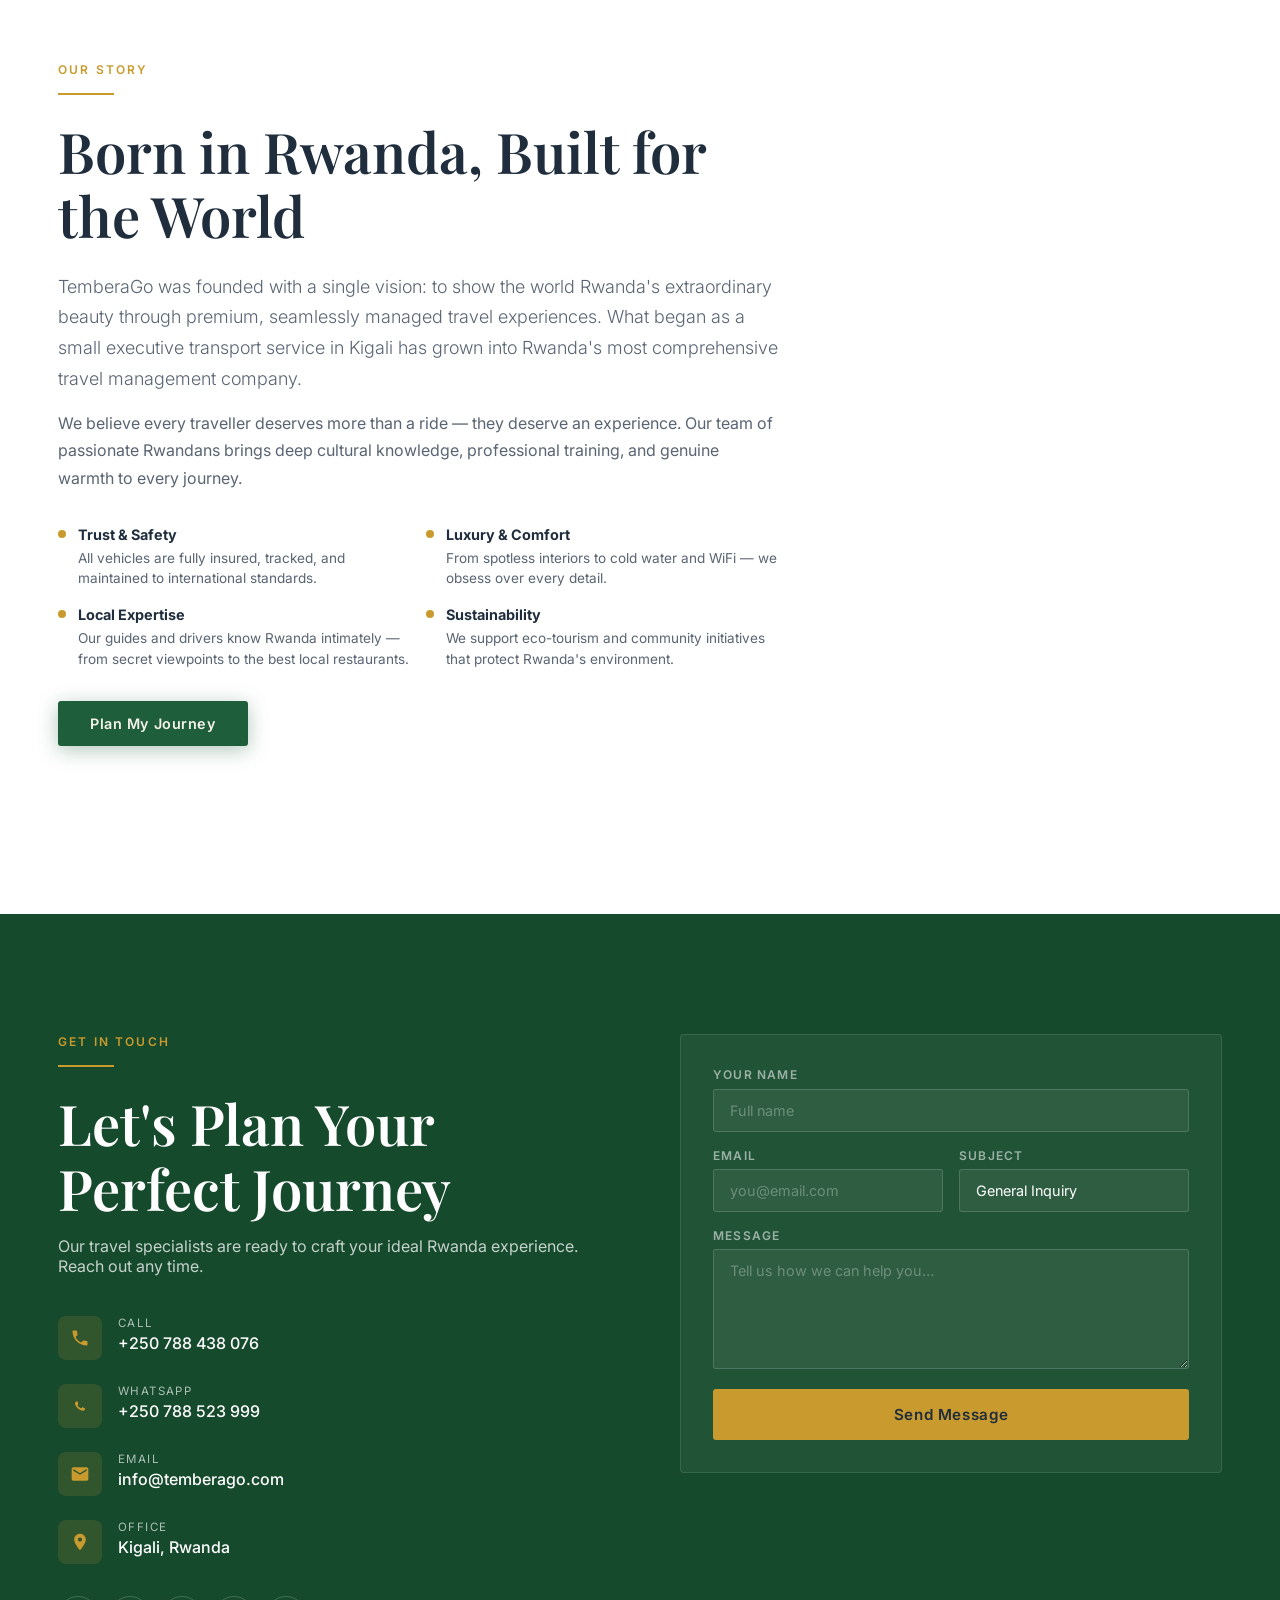
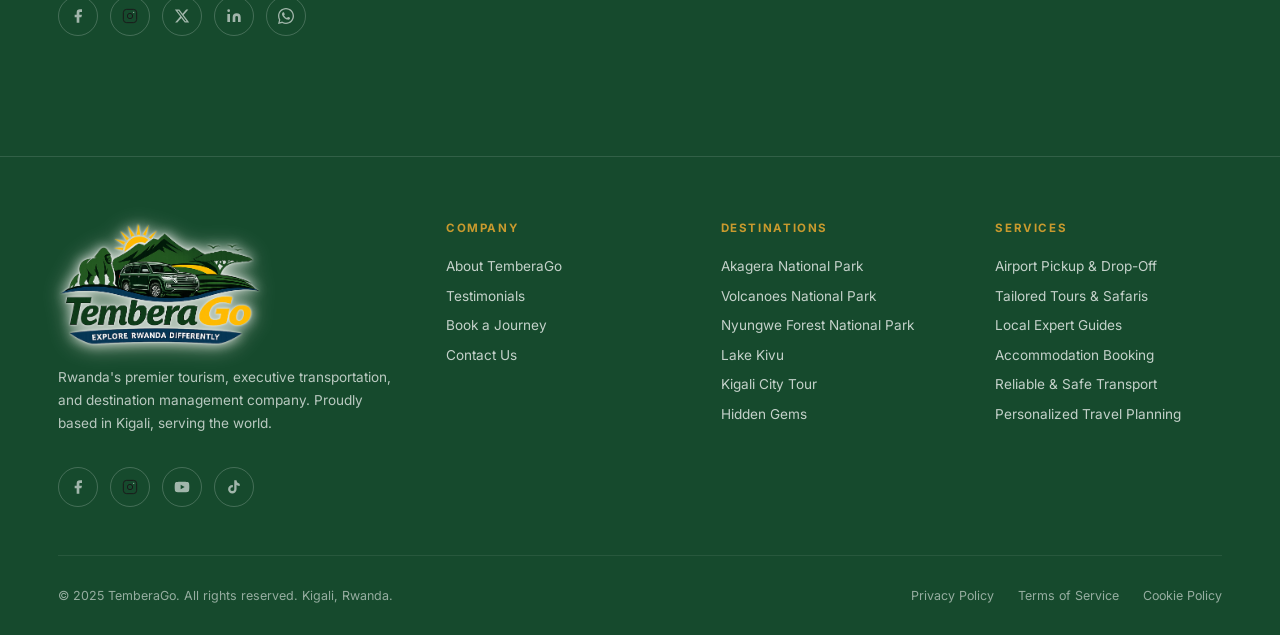
==== commit a26b3708: "Mirror destination and package media updates in standalone HTML." ====
--- a/temberago.html
+++ b/temberago.html
@@ -670,41 +670,69 @@
     .dest-card {
       position: relative;
       border-radius: 4px;
+      overflow: hidden;
       background: rgba(255,255,255,0.06);
       border: 1px solid rgba(201,154,46,0.25);
-      border-top: 3px solid var(--gold);
-      padding: 2.25rem 2rem;
+      padding: 0;
       transition: transform 0.25s, background 0.25s, border-color 0.25s;
       cursor: default;
     }
     .dest-card:hover {
       transform: translateY(-4px);
       background: rgba(255,255,255,0.1);
-      border-top-color: var(--green);
+      border-color: rgba(201,154,46,0.45);
     }
     .dest-card:first-child { grid-row: auto; }
     .dest-card-inner {
       position: relative;
-      display: block;
+      display: flex;
+      flex-direction: column;
       background: none;
       aspect-ratio: auto;
     }
-    .dest-img, .dest-overlay, .dest-explore { display: none !important; }
+    .dest-media {
+      aspect-ratio: 16 / 10;
+      position: relative;
+      overflow: hidden;
+      background: linear-gradient(145deg, rgba(31,94,59,0.45) 0%, rgba(15,30,22,0.9) 100%);
+      display: flex;
+      align-items: center;
+      justify-content: center;
+    }
+    .dest-media-placeholder {
+      display: flex;
+      align-items: center;
+      justify-content: center;
+      color: rgba(232,201,106,0.55);
+    }
+    .dest-media-placeholder svg {
+      width: 40px;
+      height: 40px;
+      fill: currentColor;
+    }
+    .dest-img {
+      width: 100%;
+      height: 100%;
+      object-fit: cover;
+      display: block;
+    }
+    .dest-media:has(.dest-img) .dest-media-placeholder { display: none; }
+    .dest-overlay, .dest-explore { display: none !important; }
     .dest-info {
       position: relative;
-      padding: 0;
+      padding: 1.5rem 1.5rem 1.75rem;
       width: 100%;
     }
     .dest-name {
       font-family: 'Playfair Display', serif;
-      font-size: 1.45rem;
+      font-size: 1.35rem;
       font-weight: 600;
       color: white;
-      margin-bottom: 0.75rem;
-    }
-    .dest-card:first-child .dest-name { font-size: 1.45rem; }
+      margin-bottom: 0.6rem;
+    }
+    .dest-card:first-child .dest-name { font-size: 1.35rem; }
     .dest-tag {
-      font-size: 1rem;
+      font-size: 0.95rem;
       letter-spacing: 0.02em;
       text-transform: none;
       line-height: 1.7;
@@ -724,39 +752,66 @@
     .pkg-card {
       border-radius: 4px;
       overflow: hidden;
-      background: var(--ivory);
+      background: white;
       border: 1.5px solid rgba(31,94,59,0.12);
-      border-top: 3px solid var(--green);
       transition: border-color 0.3s, transform 0.3s, box-shadow 0.3s;
     }
     .pkg-card:hover {
-      border-top-color: var(--gold);
+      border-color: var(--gold);
       transform: translateY(-5px);
       box-shadow: var(--shadow);
     }
-    .pkg-thumb,
-    .pkg-thumb-img,
-    .pkg-thumb-overlay { display: none !important; }
+    .pkg-thumb {
+      aspect-ratio: 3 / 2;
+      position: relative;
+      overflow: hidden;
+      background: linear-gradient(145deg, #e4ebe5 0%, #d0ddd3 55%, #c5d4c8 100%);
+      display: flex;
+      align-items: center;
+      justify-content: center;
+    }
+    .pkg-thumb-placeholder {
+      display: flex;
+      align-items: center;
+      justify-content: center;
+      color: var(--green);
+      opacity: 0.4;
+    }
+    .pkg-thumb-placeholder svg {
+      width: 42px;
+      height: 42px;
+      fill: currentColor;
+    }
+    /* When a real image is added later, drop .pkg-thumb-placeholder and use .pkg-thumb-img */
+    .pkg-thumb-img {
+      width: 100%;
+      height: 100%;
+      object-fit: cover;
+      display: block;
+    }
+    .pkg-thumb:has(.pkg-thumb-img) .pkg-thumb-placeholder { display: none; }
     .pkg-duration {
-      display: inline-block;
+      position: absolute;
+      bottom: 0.85rem;
+      left: 0.85rem;
+      z-index: 1;
       background: var(--gold);
       color: var(--navy);
-      font-size: 0.75rem;
+      font-size: 0.72rem;
       font-weight: 700;
       letter-spacing: 0.1em;
-      padding: 0.35rem 0.8rem;
+      padding: 0.35rem 0.75rem;
       border-radius: 2px;
-      margin-bottom: 1rem;
-    }
-    .pkg-body { padding: 2.25rem 2rem; }
+    }
+    .pkg-body { padding: 1.75rem 1.75rem 2rem; }
     .pkg-name {
       font-family: 'Playfair Display', serif;
-      font-size: 1.35rem;
+      font-size: 1.25rem;
       font-weight: 600;
       color: var(--navy);
-      margin-bottom: 0.65rem;
-    }
-    .pkg-desc { font-size: 1rem; color: var(--muted); line-height: 1.7; margin-bottom: 1.25rem; }
+      margin-bottom: 0.55rem;
+    }
+    .pkg-desc { font-size: 0.95rem; color: var(--muted); line-height: 1.7; margin-bottom: 1.25rem; }
     .pkg-highlights { margin-bottom: 1.25rem; }
     .pkg-hl {
       display: flex;
@@ -1157,7 +1212,8 @@
     @media (max-width: 768px) {
       html { font-size: 17px; }
       .section { padding: clamp(3.5rem, 12vw, 5.5rem) 0; }
-      .why-card, .svc-card, .dest-card { padding: 2rem 1.5rem; }
+      .why-card, .svc-card { padding: 2rem 1.5rem; }
+      .dest-info { padding: 1.35rem 1.35rem 1.5rem; }
       .nav-links, .nav-cta { display: none; }
       .hamburger { display: flex; }
       .booking-strip form { grid-template-columns: 1fr 1fr; }
@@ -1511,6 +1567,12 @@
     <div class="dest-grid">
       <div class="dest-card reveal">
         <div class="dest-card-inner">
+          <div class="dest-media">
+            <div class="dest-media-placeholder" aria-hidden="true">
+              <svg viewBox="0 0 24 24"><path d="M14 6l-3.75 5 2.85 3.8-1.6 1.2C9.81 13.75 7 10 7 10l-6 8h22L14 6z"/></svg>
+            </div>
+            <!-- Later: <img class="dest-img" src="static/images/destinations/akagera.jpg" alt="Akagera National Park" loading="lazy" /> -->
+          </div>
           <div class="dest-info">
             <div class="dest-name">Akagera National Park</div>
             <div class="dest-tag">Big Five safari experiences in Rwanda's eastern plains — lions, elephants, rhinos, and more.</div>
@@ -1519,6 +1581,12 @@
       </div>
       <div class="dest-card reveal reveal-delay-1">
         <div class="dest-card-inner">
+          <div class="dest-media">
+            <div class="dest-media-placeholder" aria-hidden="true">
+              <svg viewBox="0 0 24 24"><path d="M14 6l-3.75 5 2.85 3.8-1.6 1.2C9.81 13.75 7 10 7 10l-6 8h22L14 6z"/></svg>
+            </div>
+            <!-- Later: <img class="dest-img" src="static/images/destinations/volcanoes.jpg" alt="Volcanoes National Park" loading="lazy" /> -->
+          </div>
           <div class="dest-info">
             <div class="dest-name">Volcanoes National Park</div>
             <div class="dest-tag">Gorilla trekking and volcanic landscapes in the misty Virunga mountains.</div>
@@ -1527,6 +1595,12 @@
       </div>
       <div class="dest-card reveal reveal-delay-2">
         <div class="dest-card-inner">
+          <div class="dest-media">
+            <div class="dest-media-placeholder" aria-hidden="true">
+              <svg viewBox="0 0 24 24"><path d="M14 6l-3.75 5 2.85 3.8-1.6 1.2C9.81 13.75 7 10 7 10l-6 8h22L14 6z"/></svg>
+            </div>
+            <!-- Later: <img class="dest-img" src="static/images/destinations/nyungwe.jpg" alt="Nyungwe Forest National Park" loading="lazy" /> -->
+          </div>
           <div class="dest-info">
             <div class="dest-name">Nyungwe Forest National Park</div>
             <div class="dest-tag">Ancient rainforest, chimpanzee tracking, and the unforgettable canopy walk.</div>
@@ -1535,6 +1609,12 @@
       </div>
       <div class="dest-card reveal">
         <div class="dest-card-inner">
+          <div class="dest-media">
+            <div class="dest-media-placeholder" aria-hidden="true">
+              <svg viewBox="0 0 24 24"><path d="M14 6l-3.75 5 2.85 3.8-1.6 1.2C9.81 13.75 7 10 7 10l-6 8h22L14 6z"/></svg>
+            </div>
+            <!-- Later: <img class="dest-img" src="static/images/destinations/lake-kivu.jpg" alt="Lake Kivu" loading="lazy" /> -->
+          </div>
           <div class="dest-info">
             <div class="dest-name">Lake Kivu</div>
             <div class="dest-tag">Lakeside retreats along Rubavu and Karongi — boat trips, sunsets, and relaxation.</div>
@@ -1543,6 +1623,12 @@
       </div>
       <div class="dest-card reveal reveal-delay-1">
         <div class="dest-card-inner">
+          <div class="dest-media">
+            <div class="dest-media-placeholder" aria-hidden="true">
+              <svg viewBox="0 0 24 24"><path d="M14 6l-3.75 5 2.85 3.8-1.6 1.2C9.81 13.75 7 10 7 10l-6 8h22L14 6z"/></svg>
+            </div>
+            <!-- Later: <img class="dest-img" src="static/images/destinations/kigali.jpg" alt="Kigali City Tour" loading="lazy" /> -->
+          </div>
           <div class="dest-info">
             <div class="dest-name">Kigali City Tour</div>
             <div class="dest-tag">Cultural tours across the City of a Thousand Hills — memorials, markets, and panoramic views.</div>
@@ -1551,6 +1637,12 @@
       </div>
       <div class="dest-card reveal reveal-delay-2">
         <div class="dest-card-inner">
+          <div class="dest-media">
+            <div class="dest-media-placeholder" aria-hidden="true">
+              <svg viewBox="0 0 24 24"><path d="M14 6l-3.75 5 2.85 3.8-1.6 1.2C9.81 13.75 7 10 7 10l-6 8h22L14 6z"/></svg>
+            </div>
+            <!-- Later: <img class="dest-img" src="static/images/destinations/hidden-gems.jpg" alt="Hidden Gems" loading="lazy" /> -->
+          </div>
           <div class="dest-info">
             <div class="dest-name">Hidden Gems</div>
             <div class="dest-tag">Venture off the beaten path and discover Rwanda's best-kept secrets through carefully curated local experiences.</div>
@@ -1575,8 +1667,14 @@
     <div class="pkg-grid">
 
       <div class="pkg-card reveal">
+        <div class="pkg-thumb">
+          <div class="pkg-thumb-placeholder" aria-hidden="true">
+            <svg viewBox="0 0 24 24"><path d="M21 19V5c0-1.1-.9-2-2-2H5c-1.1 0-2 .9-2 2v14c0 1.1.9 2 2 2h14c1.1 0 2-.9 2-2zM8.5 13.5l2.5 3.01L14.5 12l4.5 6H5l3.5-4.5z"/></svg>
+          </div>
+          <!-- Later: <img class="pkg-thumb-img" src="static/images/packages/kigali-city.jpg" alt="Kigali City Tour" loading="lazy" /> -->
+          <div class="pkg-duration">Full Day</div>
+        </div>
         <div class="pkg-body">
-          <div class="pkg-duration">Full Day</div>
           <div class="pkg-name">Kigali City Tour</div>
           <div class="pkg-desc">Explore the cleanest city in Africa — the Genocide Memorial, Kimironko Market, fine dining, and panoramic hilltop views.</div>
           <div class="pkg-highlights">
@@ -1591,8 +1689,14 @@
       </div>
 
       <div class="pkg-card reveal reveal-delay-1">
+        <div class="pkg-thumb">
+          <div class="pkg-thumb-placeholder" aria-hidden="true">
+            <svg viewBox="0 0 24 24"><path d="M21 19V5c0-1.1-.9-2-2-2H5c-1.1 0-2 .9-2 2v14c0 1.1.9 2 2 2h14c1.1 0 2-.9 2-2zM8.5 13.5l2.5 3.01L14.5 12l4.5 6H5l3.5-4.5z"/></svg>
+          </div>
+          <!-- Later: <img class="pkg-thumb-img" src="static/images/packages/gorilla-trekking.jpg" alt="Gorilla Trekking" loading="lazy" /> -->
+          <div class="pkg-duration">3 Days / 2 Nights</div>
+        </div>
         <div class="pkg-body">
-          <div class="pkg-duration">3 Days / 2 Nights</div>
           <div class="pkg-name">Gorilla Trekking Adventure</div>
           <div class="pkg-desc">The ultimate Rwanda experience — trek through the misty Virunga mountains to encounter mountain gorillas up close.</div>
           <div class="pkg-highlights">
@@ -1607,8 +1711,14 @@
       </div>
 
       <div class="pkg-card reveal reveal-delay-2">
+        <div class="pkg-thumb">
+          <div class="pkg-thumb-placeholder" aria-hidden="true">
+            <svg viewBox="0 0 24 24"><path d="M21 19V5c0-1.1-.9-2-2-2H5c-1.1 0-2 .9-2 2v14c0 1.1.9 2 2 2h14c1.1 0 2-.9 2-2zM8.5 13.5l2.5 3.01L14.5 12l4.5 6H5l3.5-4.5z"/></svg>
+          </div>
+          <!-- Later: <img class="pkg-thumb-img" src="static/images/packages/lake-kivu.jpg" alt="Lake Kivu Escape" loading="lazy" /> -->
+          <div class="pkg-duration">2 Days / 1 Night</div>
+        </div>
         <div class="pkg-body">
-          <div class="pkg-duration">2 Days / 1 Night</div>
           <div class="pkg-name">Lake Kivu Escape</div>
           <div class="pkg-desc">Unwind on the shores of one of Africa's most beautiful lakes — boat trips, sunset dining, and lakeside luxury.</div>
           <div class="pkg-highlights">
@@ -1623,8 +1733,14 @@
       </div>
 
       <div class="pkg-card reveal">
+        <div class="pkg-thumb">
+          <div class="pkg-thumb-placeholder" aria-hidden="true">
+            <svg viewBox="0 0 24 24"><path d="M21 19V5c0-1.1-.9-2-2-2H5c-1.1 0-2 .9-2 2v14c0 1.1.9 2 2 2h14c1.1 0 2-.9 2-2zM8.5 13.5l2.5 3.01L14.5 12l4.5 6H5l3.5-4.5z"/></svg>
+          </div>
+          <!-- Later: <img class="pkg-thumb-img" src="static/images/packages/akagera-safari.jpg" alt="Akagera Safari" loading="lazy" /> -->
+          <div class="pkg-duration">2 Days / 1 Night</div>
+        </div>
         <div class="pkg-body">
-          <div class="pkg-duration">2 Days / 1 Night</div>
           <div class="pkg-name">Akagera Big Five Safari</div>
           <div class="pkg-desc">Track lions, elephants, rhinos, hippos, and buffalo in Rwanda's only Big Five national park.</div>
           <div class="pkg-highlights">
@@ -1639,8 +1755,14 @@
       </div>
 
       <div class="pkg-card reveal reveal-delay-1">
+        <div class="pkg-thumb">
+          <div class="pkg-thumb-placeholder" aria-hidden="true">
+            <svg viewBox="0 0 24 24"><path d="M21 19V5c0-1.1-.9-2-2-2H5c-1.1 0-2 .9-2 2v14c0 1.1.9 2 2 2h14c1.1 0 2-.9 2-2zM8.5 13.5l2.5 3.01L14.5 12l4.5 6H5l3.5-4.5z"/></svg>
+          </div>
+          <!-- Later: <img class="pkg-thumb-img" src="static/images/packages/nyungwe-forest.jpg" alt="Nyungwe Forest" loading="lazy" /> -->
+          <div class="pkg-duration">Full Day</div>
+        </div>
         <div class="pkg-body">
-          <div class="pkg-duration">Full Day</div>
           <div class="pkg-name">Nyungwe Forest &amp; Canopy Walk</div>
           <div class="pkg-desc">Walk above the ancient rainforest canopy and track chimpanzees in one of Africa's oldest mountain forests.</div>
           <div class="pkg-highlights">
@@ -1655,8 +1777,14 @@
       </div>
 
       <div class="pkg-card reveal reveal-delay-2">
+        <div class="pkg-thumb">
+          <div class="pkg-thumb-placeholder" aria-hidden="true">
+            <svg viewBox="0 0 24 24"><path d="M21 19V5c0-1.1-.9-2-2-2H5c-1.1 0-2 .9-2 2v14c0 1.1.9 2 2 2h14c1.1 0 2-.9 2-2zM8.5 13.5l2.5 3.01L14.5 12l4.5 6H5l3.5-4.5z"/></svg>
+          </div>
+          <!-- Later: <img class="pkg-thumb-img" src="static/images/packages/custom-package.jpg" alt="Custom Travel Package" loading="lazy" /> -->
+          <div class="pkg-duration">Your Duration</div>
+        </div>
         <div class="pkg-body">
-          <div class="pkg-duration">Your Duration</div>
           <div class="pkg-name">Custom Travel Package</div>
           <div class="pkg-desc">Tell us your dream Rwanda experience. We'll design a bespoke itinerary tailored exactly to your interests and budget.</div>
           <div class="pkg-highlights">
